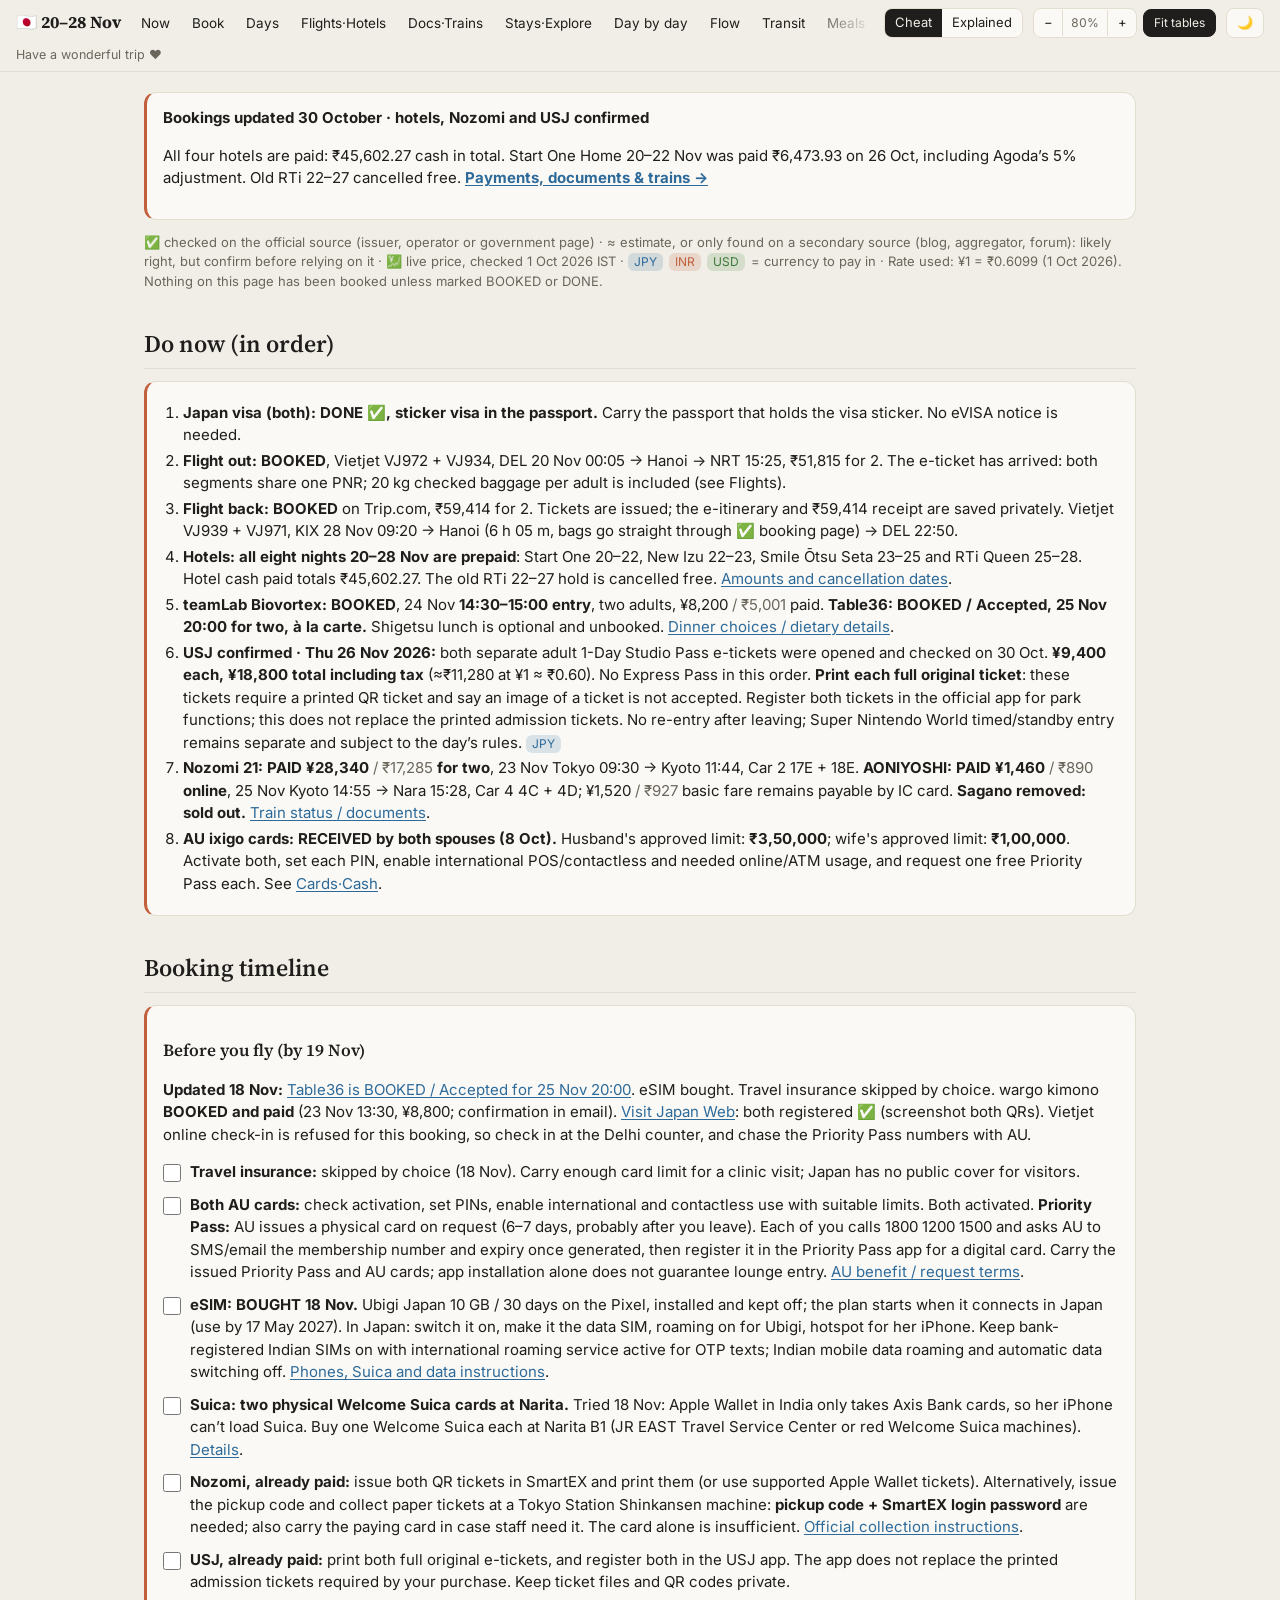
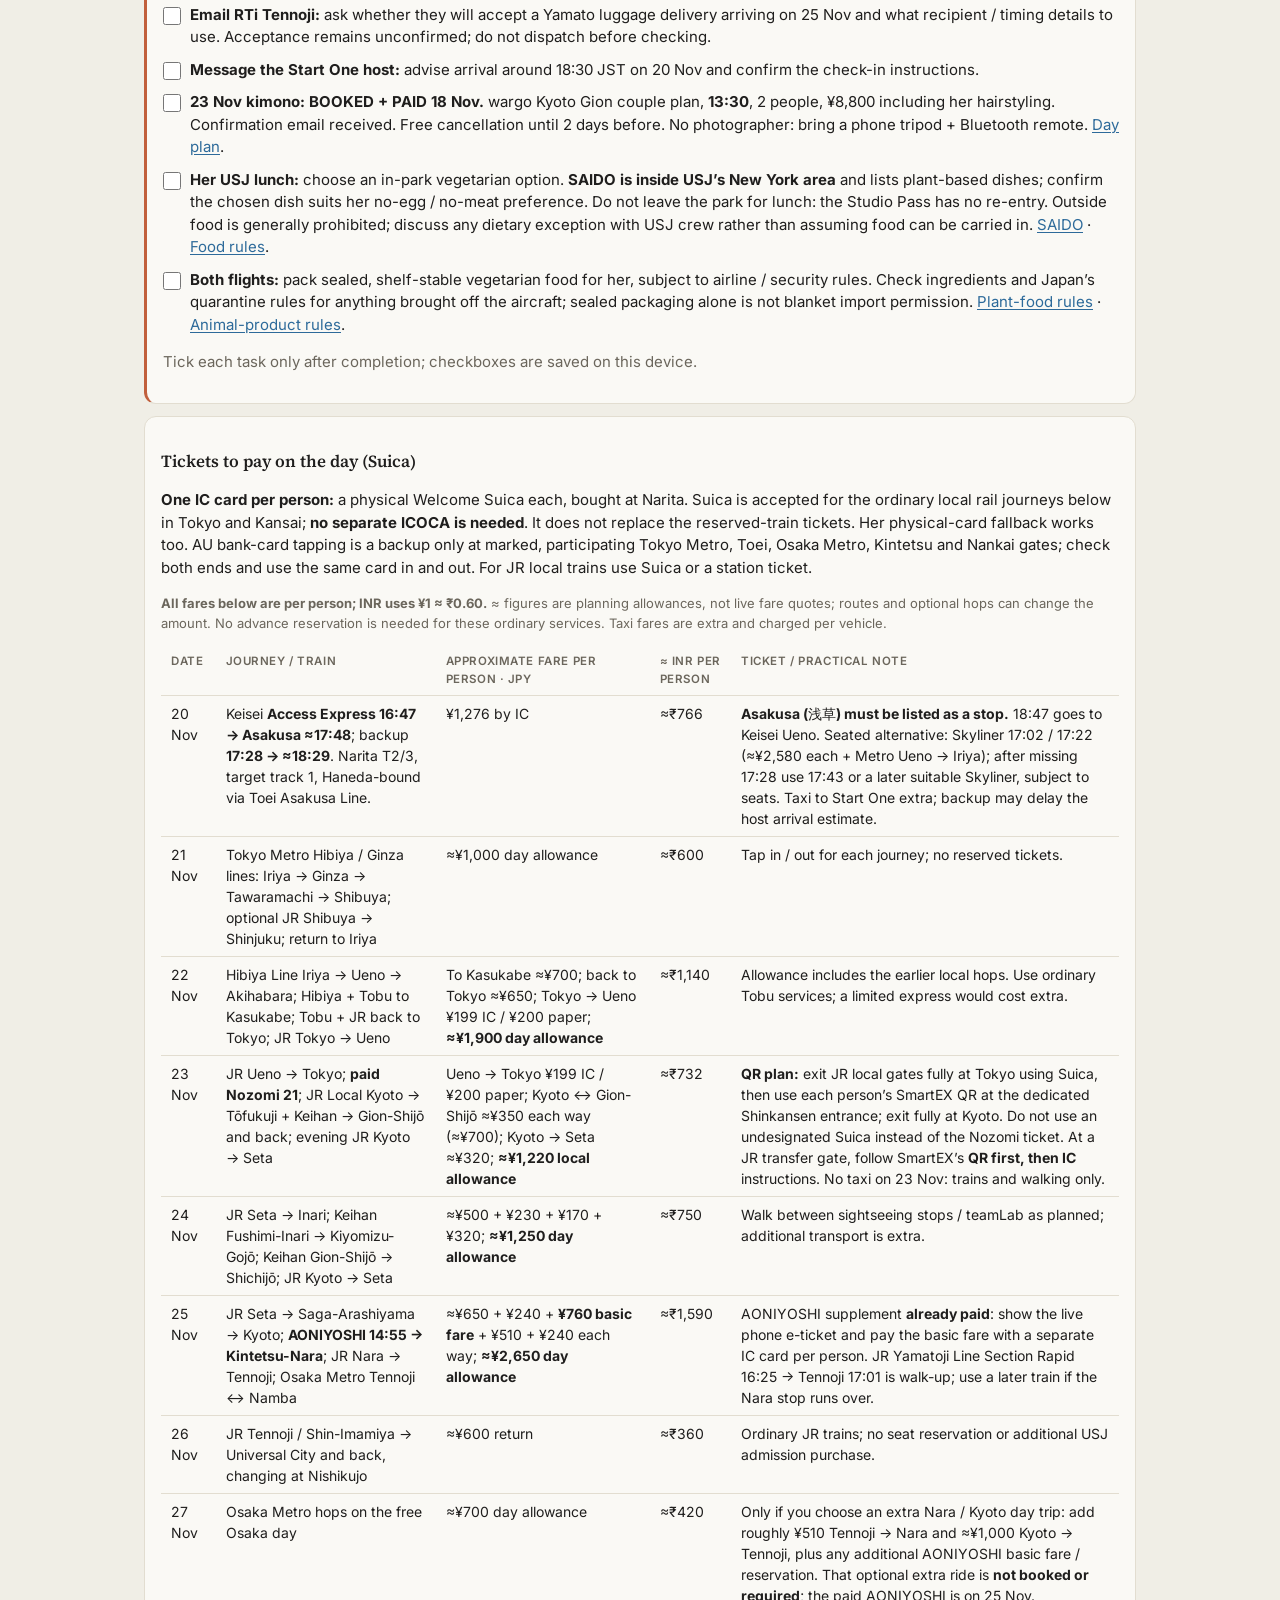
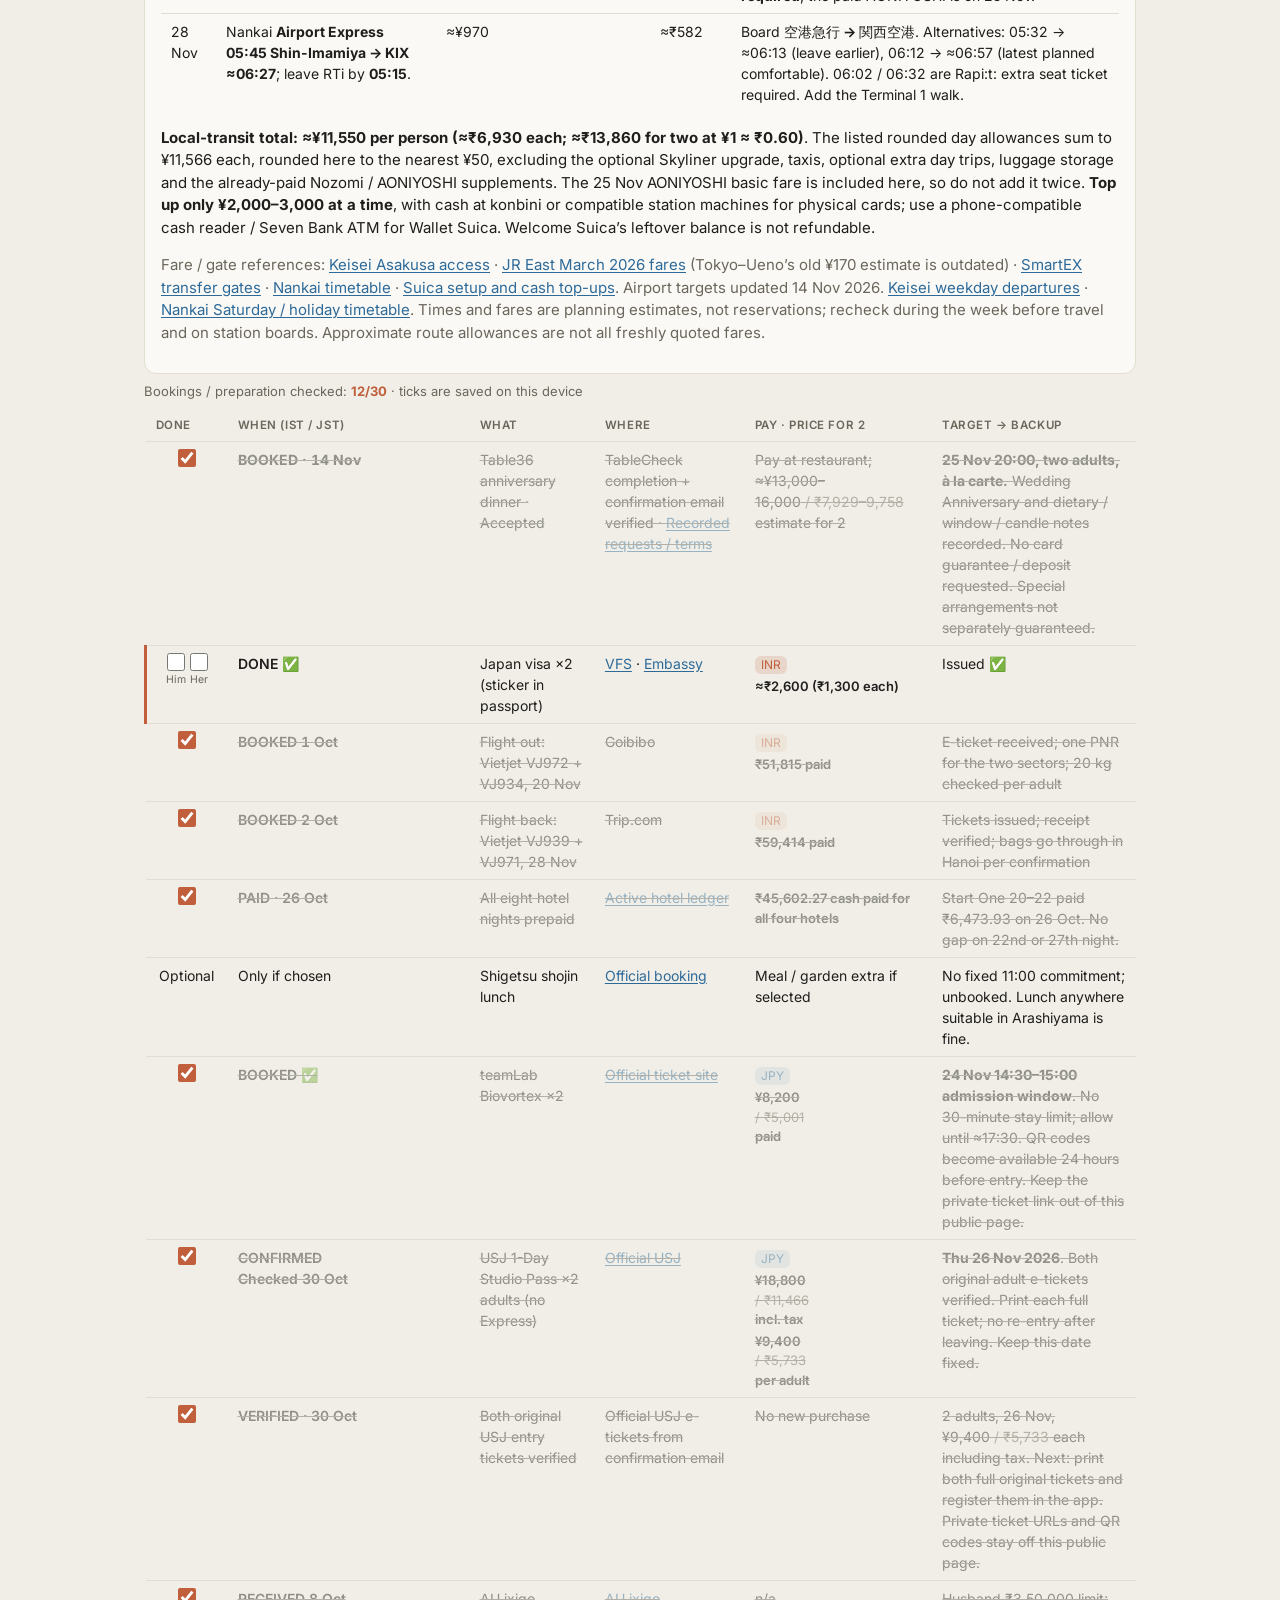
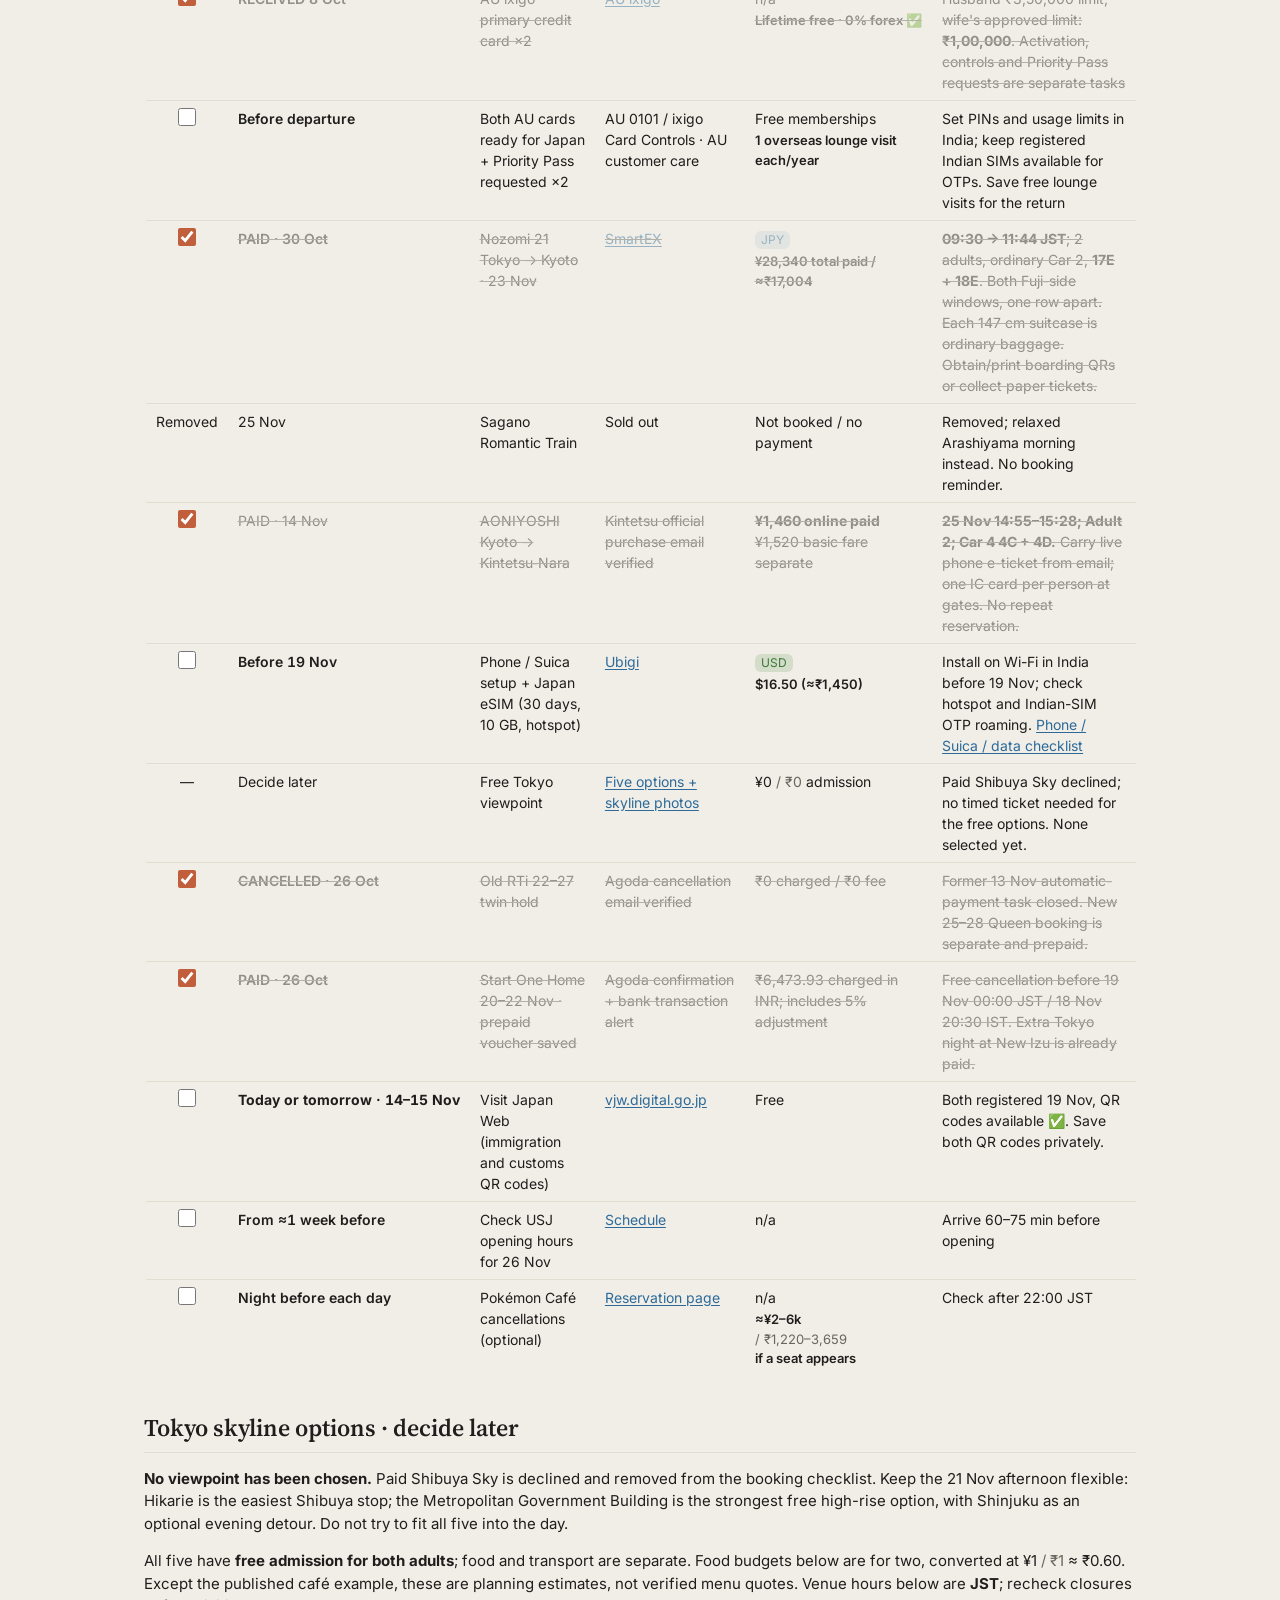
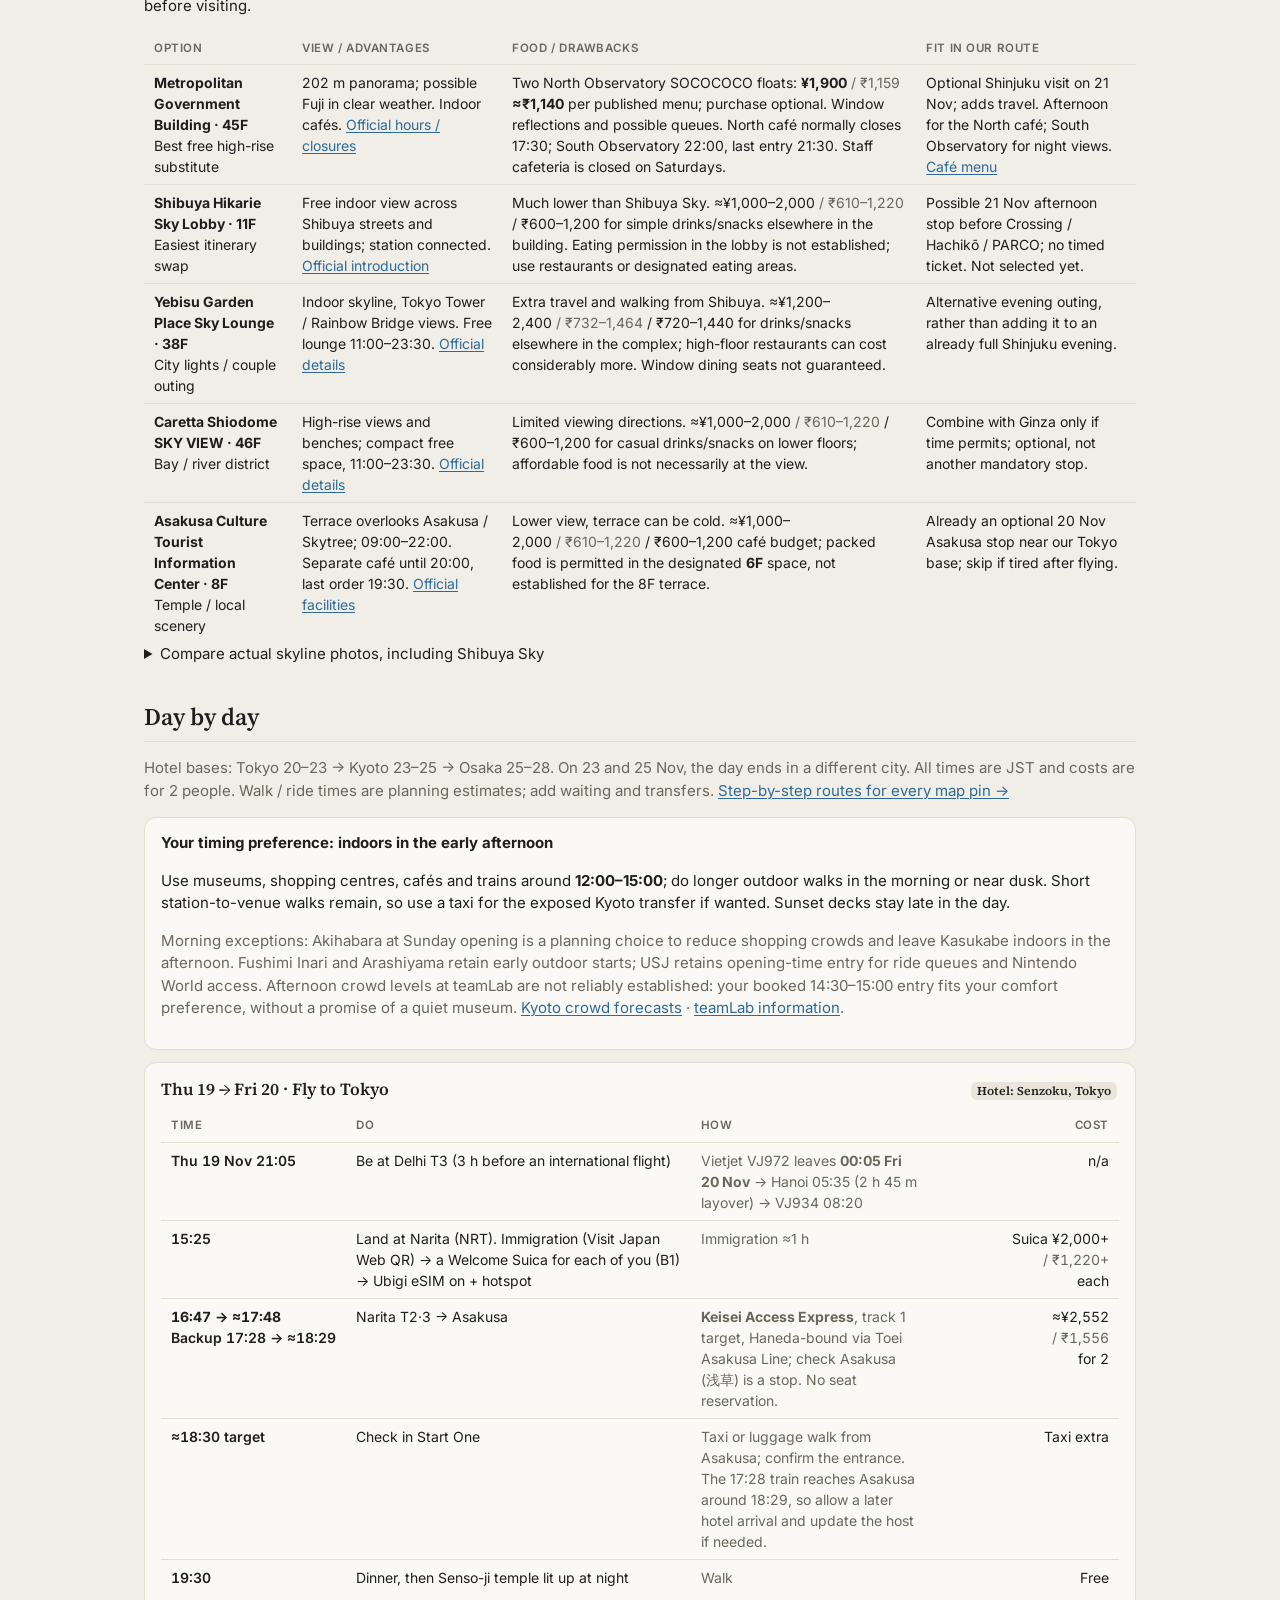
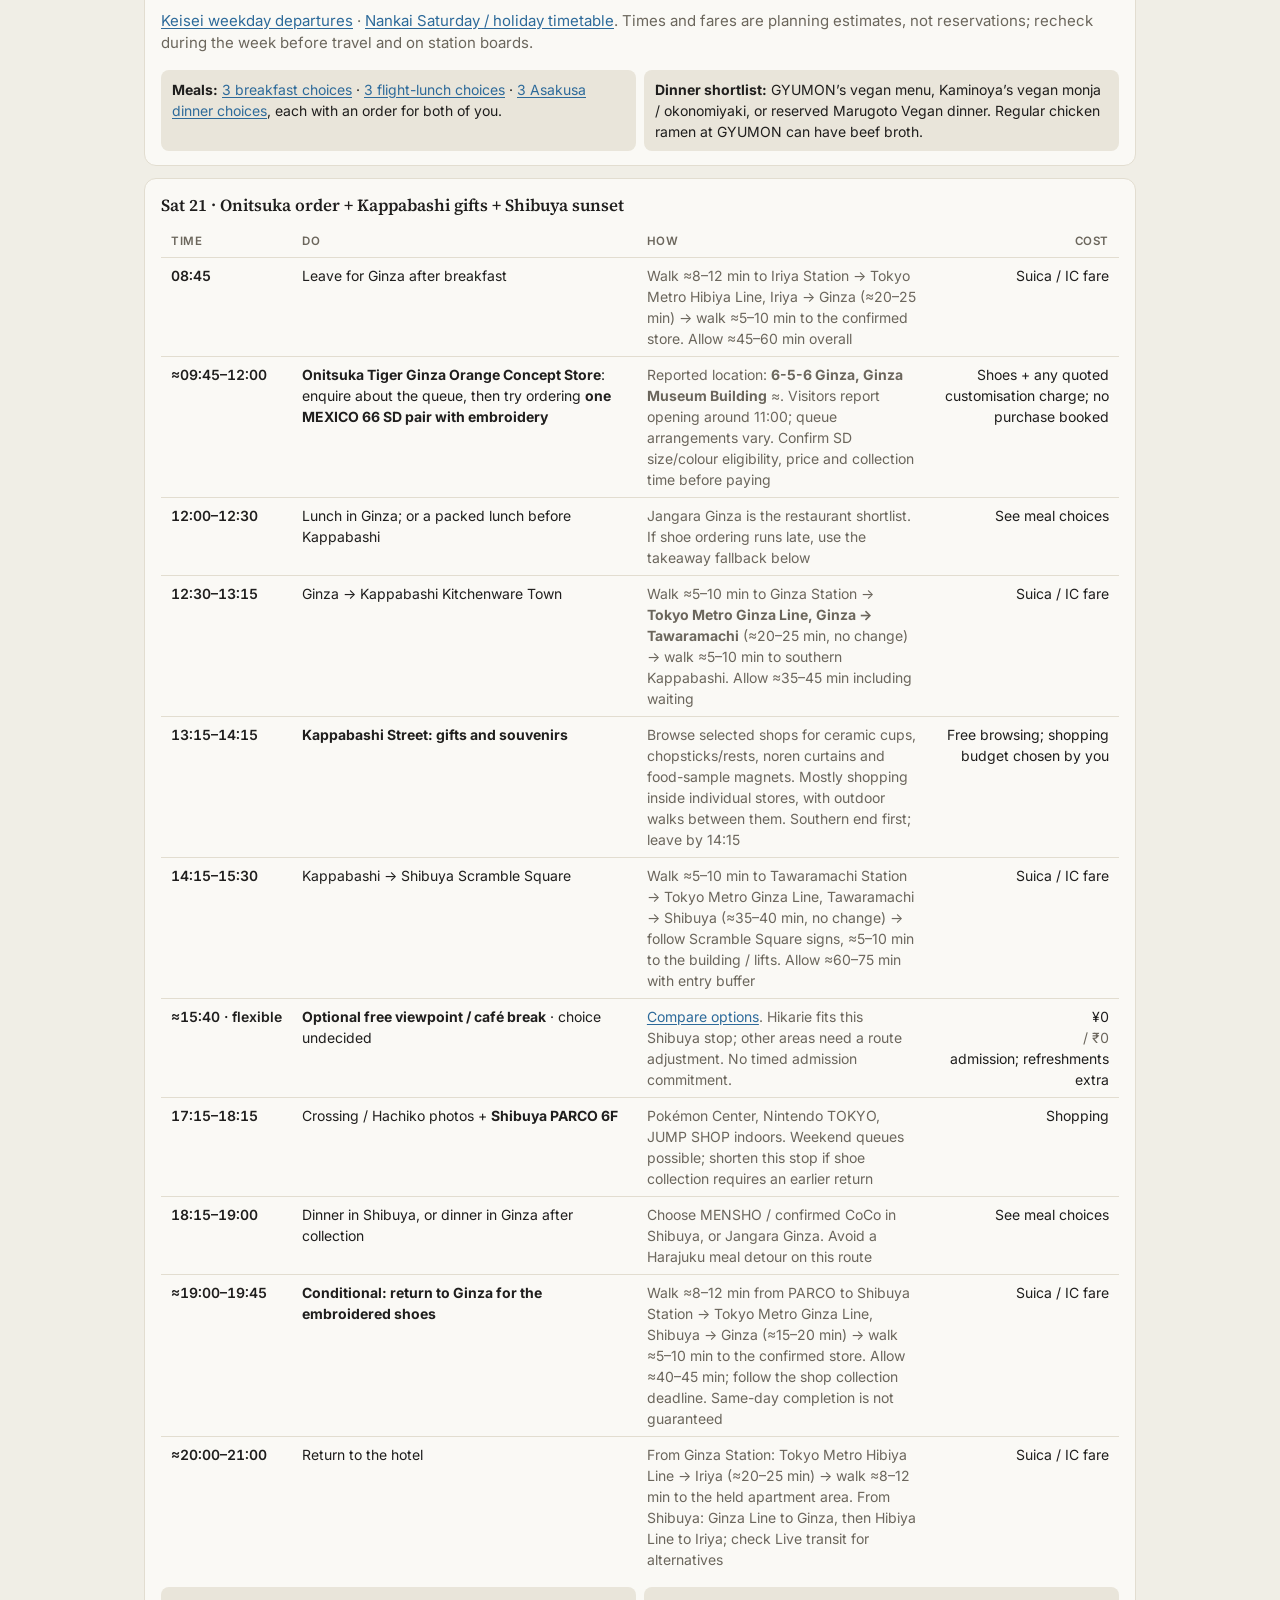
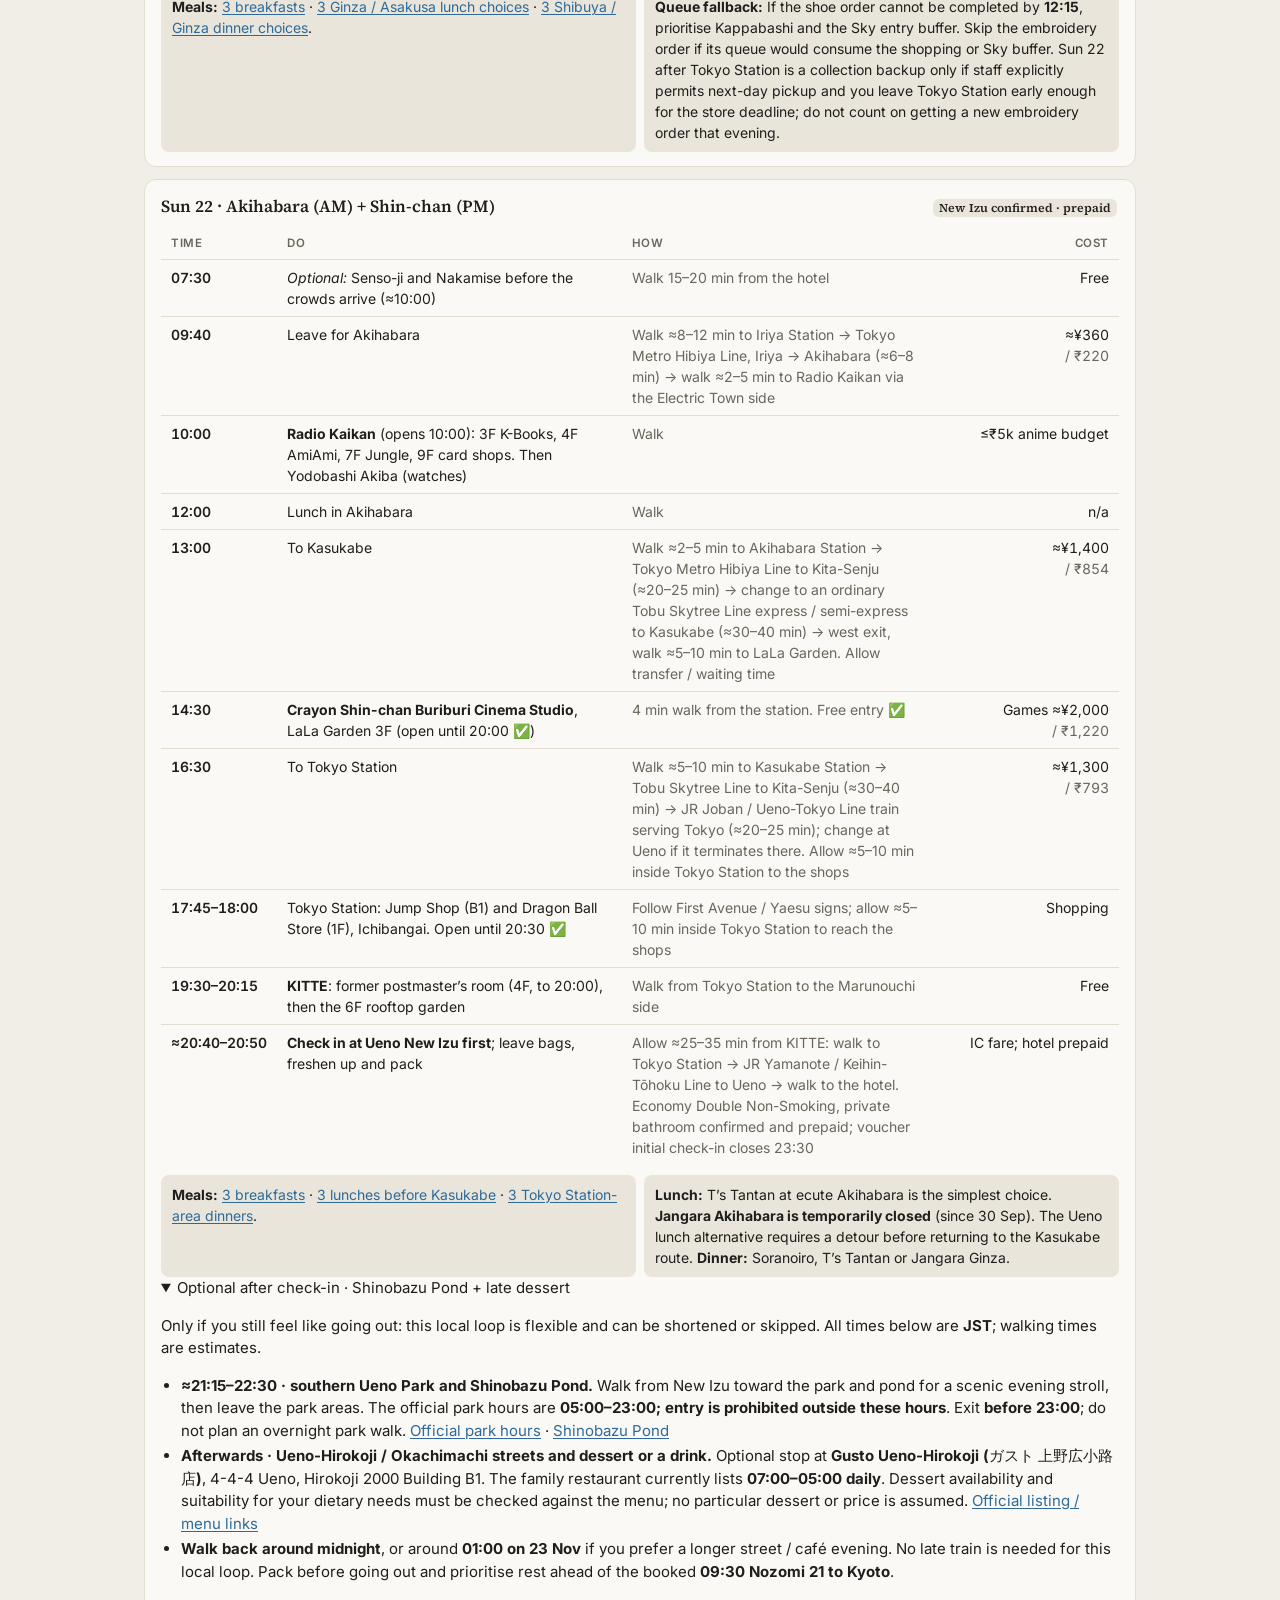
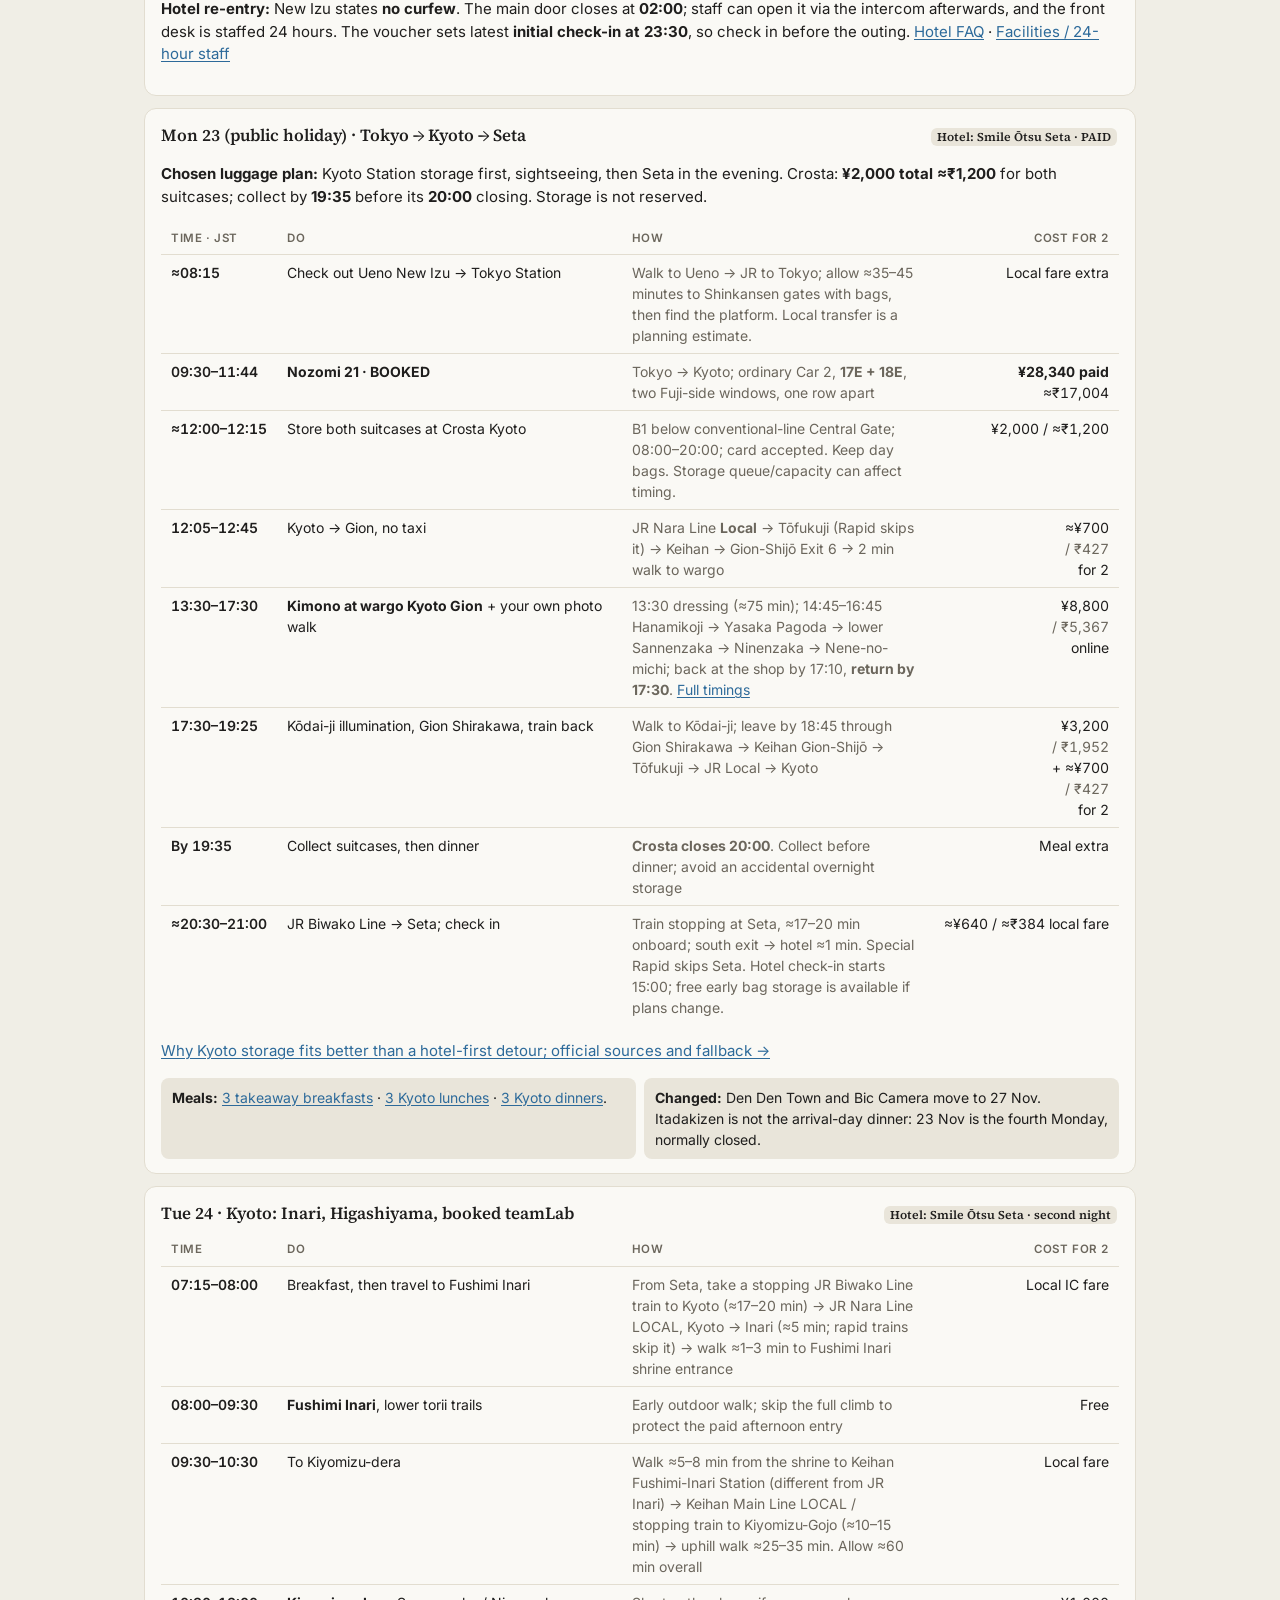
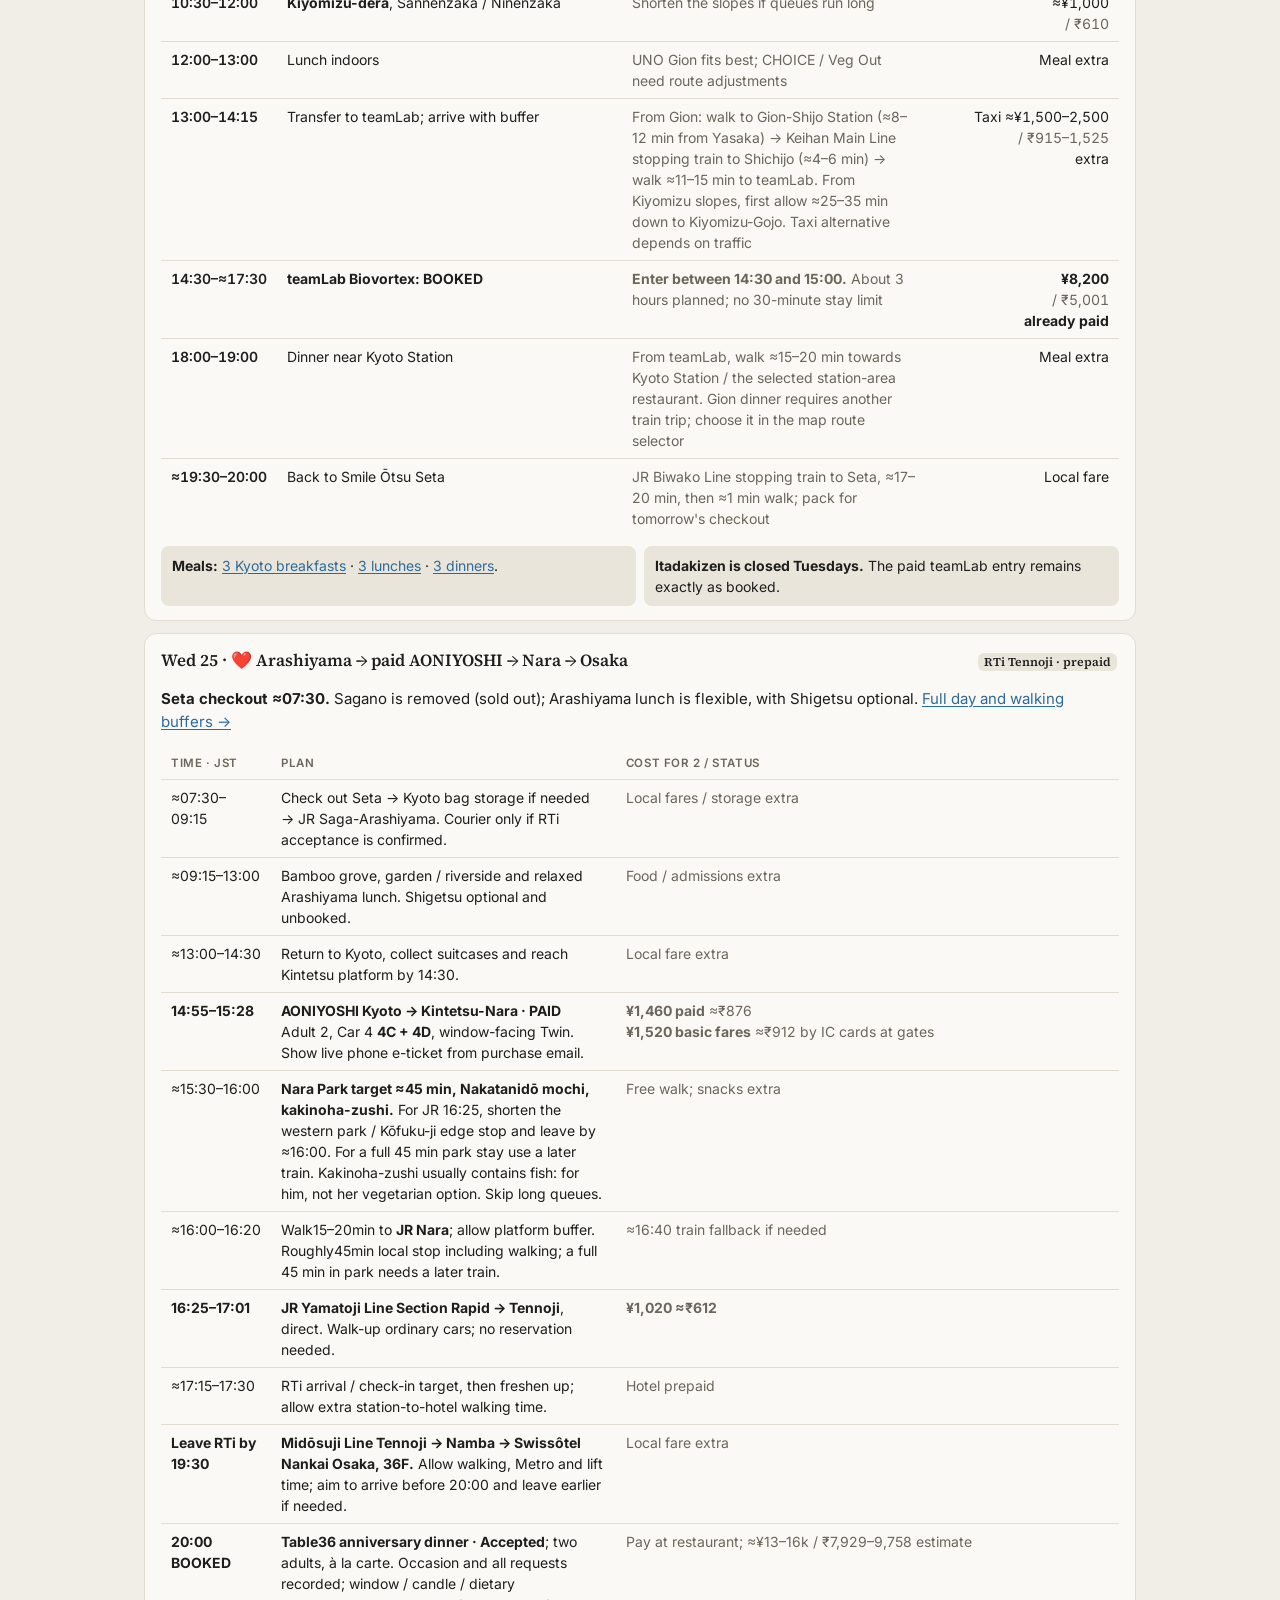
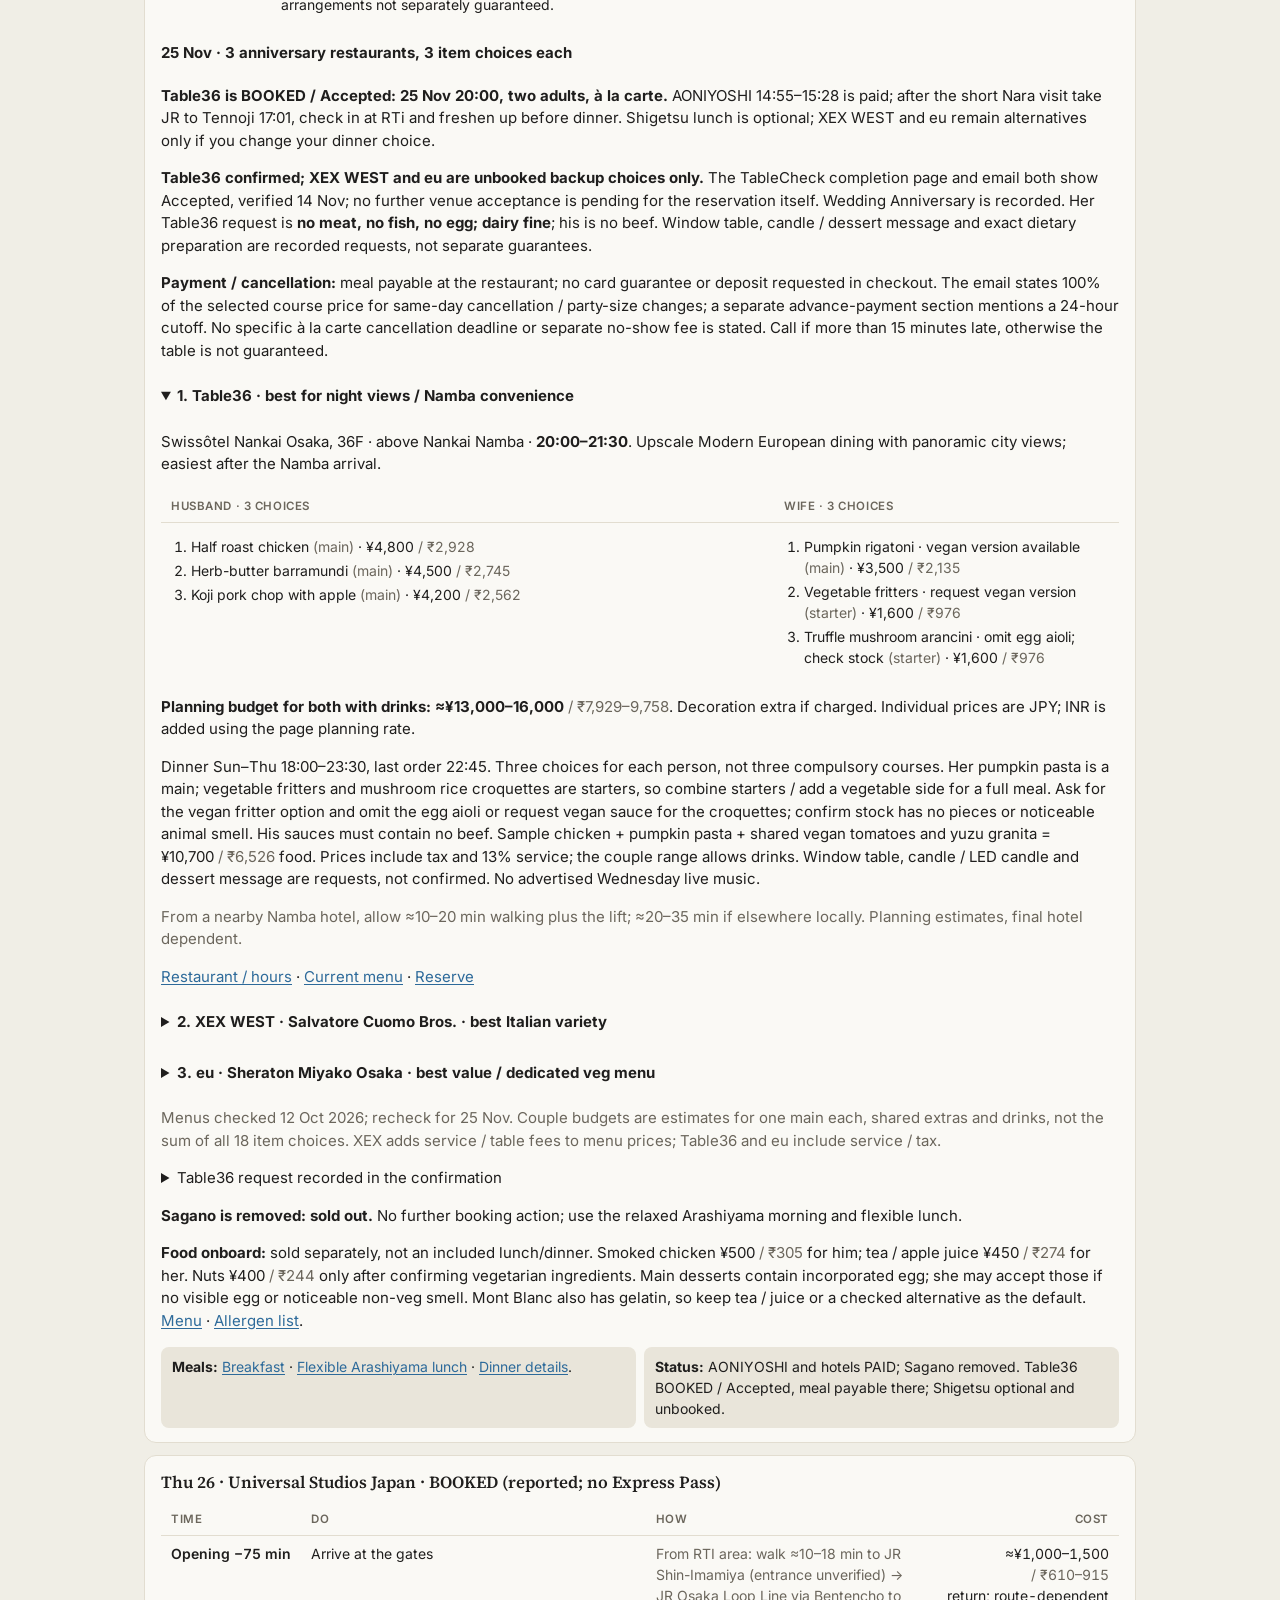
==== index.html @ 6e03d6e4 "Visit Japan Web done for both; note counter check-in" ====
<!doctype html>
<html lang="en">
<head>
<meta charset="utf-8">
<meta name="viewport" content="width=device-width,initial-scale=1">
<meta name="robots" content="noindex,nofollow">
<link rel="preconnect" href="https://fonts.googleapis.com"><link rel="preconnect" href="https://fonts.gstatic.com" crossorigin>
<link href="https://fonts.googleapis.com/css2?family=Inter:wght@400;500;600;700&family=Source+Serif+4:opsz,wght@8..60,600&display=swap" rel="stylesheet">
<title>Japan 20–28 Nov 2026 · Trip Plan</title>
<style>
:root{--w:80vw;--bg:#f0eee6;--fg:#1f1e1d;--mut:#6b665c;--card:#faf9f5;--line:#e2ddd0;--acc:#c15f3c;--acc2:#2d6a9a;--ok:#3d7a3a;--warn:#a65c12;--chip:#e9e5da;--nav:rgba(240,238,230,.94);--serif:"Source Serif 4",Georgia,serif;--sans:"Inter",ui-sans-serif,system-ui,-apple-system,"Segoe UI",Roboto,sans-serif}
[data-theme=dark]{--bg:#262624;--fg:#ece9e1;--mut:#a8a398;--card:#30302e;--line:#46443f;--acc:#e08a68;--acc2:#8fb8de;--ok:#8cc58a;--warn:#e3a35c;--chip:#3a3936;--nav:rgba(38,38,36,.94)}
*{box-sizing:border-box}html{scroll-behavior:smooth;scroll-padding-top:104px}
body{margin:0;font:15px/1.5 var(--sans);font-synthesis:none;text-rendering:optimizeLegibility;background:var(--bg);color:var(--fg);-webkit-font-smoothing:antialiased}
a{color:var(--acc2);text-underline-offset:2px}
nav{position:sticky;top:0;z-index:9;background:var(--nav);backdrop-filter:blur(10px);border-bottom:1px solid var(--line)}
.bar{max-width:none;margin:auto;display:flex;align-items:center;gap:10px;padding:8px 16px}
.bar b{white-space:nowrap;font-family:var(--serif);font-size:17px}
.links{display:flex;gap:2px;overflow-x:auto;flex:1;scrollbar-width:none;mask-image:linear-gradient(90deg,#000 90%,transparent)}.links::-webkit-scrollbar{display:none}
.links a{padding:4px 10px;border-radius:8px;text-decoration:none;color:var(--fg);white-space:nowrap;font-size:13.5px}
.links a:hover{background:var(--chip)}
button{font:inherit;font-size:13px;border:1px solid var(--line);background:var(--card);color:var(--fg);border-radius:8px;padding:4px 10px;cursor:pointer;white-space:nowrap}
.seg{display:flex;border:1px solid var(--line);border-radius:8px;overflow:hidden;flex-shrink:0}
.seg button{border:0;border-radius:0}.seg button.on{background:var(--fg);color:var(--bg)}
#th{flex-shrink:0}
.wd{display:flex;align-items:center;gap:6px;flex-shrink:0}
.wd .grp{display:flex;align-items:center;border:1px solid var(--line);border-radius:8px;overflow:hidden;background:var(--card)}
.wd .grp button{border:0;border-radius:0;width:28px;padding:4px 0;text-align:center;background:transparent}
.wd .grp button:hover,.wd #fit:hover{background:var(--chip)}
.wd #wv{width:46px;text-align:center;font-size:12px;color:var(--mut);font-variant-numeric:tabular-nums;border-left:1px solid var(--line);border-right:1px solid var(--line);line-height:26px}
.wd #fit{font-size:12px}.wd #fit.on{background:var(--fg);color:var(--bg);border-color:var(--fg)}
@media(min-width:721px){[data-fit=off] .tw table{width:max-content;min-width:100%}[data-fit=off] .tw td,[data-fit=off] .tw th{white-space:nowrap}}
#next{max-width:none;margin:auto;padding:0 16px 7px;font-size:12.5px;color:var(--mut)}
#next strong{color:var(--acc)}
main{max-width:var(--w);margin:auto;padding:8px 16px 64px}
section{margin-top:34px}
h2{font-family:var(--serif);font-weight:600;font-size:24px;margin:0 0 12px;padding-bottom:6px;border-bottom:1px solid var(--line)}
h3{font-family:var(--serif);font-weight:600;font-size:17px;margin:18px 0 8px}
.card{background:var(--card);border:1px solid var(--line);border-radius:12px;padding:14px 16px;margin:12px 0}
.grid{display:grid;grid-template-columns:repeat(auto-fit,minmax(290px,1fr));gap:12px}.grid .card{margin:0}
.tw{overflow-x:auto;-webkit-overflow-scrolling:touch}
table{border-collapse:collapse;width:100%;font-size:14px}
th,td{text-align:left;vertical-align:top;padding:7px 10px;border-bottom:1px solid var(--line)}
tr:last-child td{border-bottom:0}
th{font-size:11.5px;font-weight:600;text-transform:uppercase;letter-spacing:.05em;color:var(--mut)}
td.t{white-space:nowrap;font-variant-numeric:tabular-nums;font-weight:600}
.day td:nth-child(1){width:110px}
.day td:nth-child(2){width:36%}
.day td:nth-child(3){color:var(--mut)}
.day td:nth-child(4),.day th:nth-child(4){width:20%;white-space:normal;text-align:right;font-variant-numeric:tabular-nums}
.day td:nth-child(4) .inrv{display:block}
.bk td:nth-child(1){width:44px;text-align:center}
.bk td:nth-child(2){white-space:nowrap}
.bk td:nth-child(5){min-width:150px}
.pr{display:block;font-size:13px;font-weight:600;margin-top:2px}.pr .inrv{display:block;font-weight:400}
.bk tr.dn td:not(:first-child){opacity:.45;text-decoration:line-through;text-decoration-color:var(--mut)}
.ck{display:inline-flex;flex-direction:column;align-items:center;font-size:10.5px;color:var(--mut);gap:1px;margin:0 2px}
input[type=checkbox]{width:18px;height:18px;accent-color:var(--acc);cursor:pointer;margin:0}
.prog{font-size:13px;color:var(--mut);margin:-4px 0 8px}.prog b{color:var(--acc)}
.chip{display:inline-block;background:var(--chip);border-radius:6px;padding:0 6px;font-size:12px;margin:1px 2px 1px 0;white-space:nowrap}
.jpy{background:color-mix(in srgb,var(--acc2) 16%,transparent);color:var(--acc2)}.inr{background:color-mix(in srgb,var(--acc) 16%,transparent);color:var(--acc)}.usd{background:color-mix(in srgb,var(--ok) 16%,transparent);color:var(--ok)}
.urgent{border-left:3px solid var(--acc)}
.warn{color:var(--warn);font-weight:600}.ok{color:var(--ok)}.mut{color:var(--mut)}
.inrv{color:var(--mut);font-weight:400;white-space:nowrap}
.day h3{margin-top:0;display:flex;justify-content:space-between;gap:8px;flex-wrap:wrap;align-items:baseline}
.eat{display:grid;grid-template-columns:repeat(auto-fit,minmax(260px,1fr));gap:8px;margin-top:10px}
.eat div{background:var(--chip);border-radius:8px;padding:9px 11px;font-size:14px}
ul,ol{margin:6px 0;padding-left:20px}li{margin:3px 0}
.prep-checklist{list-style:none;padding:0}.prep-checklist li{margin:10px 0}.prep-checklist label{display:flex;align-items:flex-start;gap:9px}.prep-checklist input{flex-shrink:0;margin-top:3px}
.jp{font-size:16px;line-height:1.75;background:var(--chip);padding:10px 12px;border-radius:8px}
[data-mode=cheat] .x{display:none!important}[data-mode=explain] .c{display:none!important}
.legend{font-size:13px;color:var(--mut)}
@media(max-width:720px){
 body{font-size:14.5px}.wd{display:none}.bar,#next,main{max-width:none}.bar{gap:6px;padding:7px 10px}.bar b{display:none}
 .day table,.day tbody,.bk table,.bk tbody{display:block}
 .day tr:first-child,.bk tr:first-child{display:none}
 .day tr{display:grid;grid-template-columns:80px minmax(0,1fr);column-gap:10px;row-gap:4px;padding:9px 0;border-bottom:1px solid var(--line)}
 .day tr:last-child{border-bottom:0}
 .day td{border:0;padding:0;width:auto!important}
 .day td:nth-child(1){grid-row:1/4;white-space:normal;font-size:12px;overflow-wrap:anywhere}
 .day td:nth-child(2){grid-column:2;grid-row:1}
 .day td:nth-child(4){grid-column:2;grid-row:3;text-align:left;font-size:12px}
 .day td:nth-child(4) .inrv{display:inline;white-space:normal}
 .day td:nth-child(3){grid-column:2;grid-row:2;font-size:13px;overflow-wrap:anywhere}
 .bk tr{display:grid;grid-template-columns:40px 1fr auto;column-gap:8px;row-gap:2px;padding:10px 0;border-bottom:1px solid var(--line)}
 .bk td{border:0;padding:0;width:auto!important;white-space:normal!important}
 .bk td:nth-child(1){grid-row:1/5}
 .bk td:nth-child(3){grid-column:2;grid-row:1;font-weight:600}
 .bk td:nth-child(5){grid-column:3;grid-row:1}
 .bk td:nth-child(2){grid-column:2/4;grid-row:2;font-size:13px;color:var(--acc);font-weight:600}
 .bk td:nth-child(4){grid-column:2/4;grid-row:3;font-size:13px}
 .bk td:nth-child(6){grid-column:2/4;grid-row:4;font-size:13px;color:var(--mut)}
}
@media print{nav,#next{display:none}}
.meal-intro{display:flex;gap:12px;flex-wrap:wrap;margin:12px 0}.meal-intro p{flex:1;min-width:240px;margin:0;padding:12px 14px;background:var(--chip);border-radius:8px;font-size:14px}
#meal-chooser{margin:20px 0 24px;scroll-margin-top:110px}
.meal-dates{display:flex;gap:7px;overflow-x:auto;padding:3px 0 10px;scrollbar-width:thin}
.meal-dates button,.meal-periods button{padding:9px 12px;min-height:42px}
.meal-dates button[aria-pressed=true]{background:var(--fg);border-color:var(--fg);color:var(--bg)}
.meal-periods{display:flex;gap:6px;padding:10px 0;border-bottom:1px solid var(--line)}
.meal-periods button[aria-pressed=true]{background:var(--acc2);border-color:var(--acc2);color:var(--bg)}
#meal-chooser button:focus-visible,.meal-links a:focus-visible{outline:3px solid var(--acc2);outline-offset:3px}
.meal-heading{padding:16px 0}.meal-heading h3{font-size:21px;margin:5px 0}.meal-route{color:var(--acc);font-size:12px;font-weight:600;margin:0}.meal-note{color:var(--mut);margin:4px 0 0;font-size:14px}
.meal-grid{display:grid;grid-template-columns:repeat(3,minmax(0,1fr));gap:12px}
.meal-option{display:flex;flex-direction:column;border:1px solid var(--line);background:var(--card);border-radius:12px;padding:17px;min-width:0}
.meal-number{font-size:10px;letter-spacing:.12em;color:var(--acc);font-weight:700}
.meal-option h4{font-family:var(--serif);font-size:21px;line-height:1.25;margin:8px 0 6px;overflow-wrap:anywhere}
.meal-area{font-size:12px;color:var(--mut);margin:0 0 14px}.meal-orders{display:grid;gap:10px;margin:0 0 12px}
.meal-order{border-left:2px solid var(--line);padding-left:10px}.meal-order b{font-size:11px;text-transform:uppercase;letter-spacing:.04em;color:var(--acc2)}.meal-order p{font-size:14px;margin:3px 0 0}
.meal-dish-choices{font-size:14px;margin:8px 0 0;padding-left:20px}.meal-dish-choices li{margin:7px 0}.anniversary-restaurant{margin:12px 0}.anniversary-restaurant summary{cursor:pointer;padding:8px 0}
.meal-price{font-size:13px;font-weight:600;margin:0 0 12px}.meal-status{align-self:flex-start;font-size:11px;background:var(--chip);border-radius:5px;padding:3px 7px}
.meal-check{font-size:12.5px;color:var(--mut);margin:10px 0 14px}.meal-links{display:flex;flex-wrap:wrap;gap:9px;margin-top:auto;font-size:12px}
.meal-full-day{padding:10px 0;border-bottom:1px solid var(--line)}.meal-full-day summary{cursor:pointer;font-weight:600}.meal-full-day li{font-size:13px;margin:12px 0}.meal-guide{margin-top:28px}
@media(max-width:1000px){.meal-grid{grid-template-columns:1fr}.meal-orders{grid-template-columns:1fr 1fr}.meal-option h4{font-size:20px}}
@media(max-width:460px){.meal-orders{grid-template-columns:1fr}.meal-dates button{font-size:12px}.meal-intro p{min-width:0;flex-basis:100%}}
@media print{.meal-dates,.meal-periods,.meal-panel{display:none}#meal-all-days,#meal-all-days details>*{display:block!important}.meal-full-day{break-inside:avoid}.meal-full-day li{font-size:10px}}
</style>
</head>
<body data-mode="cheat">
<nav>
 <div class="bar">
  <b>🇯🇵 20–28 Nov</b>
  <div class="links">
   <a href="#now">Now</a><a href="#book">Book</a><a href="#days">Days</a><a href="#fly">Flights·Hotels</a><a href="travel-readiness.html">Docs·Trains</a><a href="stays-maps.html">Stays·Explore</a><a href="plan.html">Day by day</a><a href="flow.html">Flow</a><a href="#move">Transit</a><a href="#food">Meals</a><a href="#cash">Cards·Cash</a><a href="#money">Money</a><a href="#splurge">Splurge</a><a href="#shop">Shop</a>
  </div>
  <div class="seg"><button id="mC" class="on">Cheat</button><button id="mE">Explained</button></div>
  <div class="wd"><div class="grp" title="Content width"><button id="wm" aria-label="Narrower">−</button><span id="wv">80%</span><button id="wp" aria-label="Wider">+</button></div><button id="fit" class="on" title="Wrap tables to fit the width (off: one line per cell, scroll sideways)">Fit tables</button></div>
  <button id="th" aria-label="Toggle theme">🌙</button>
 </div>
 <div id="next"></div>
</nav>
<main>
<div class="card urgent" data-noinr><b>Bookings updated 30 October · hotels, Nozomi and USJ confirmed</b><p>All four hotels are paid: ₹45,602.27 cash in total. Start One Home 20–22 Nov was paid ₹6,473.93 on 26 Oct, including Agoda’s 5% adjustment. Old RTi 22–27 cancelled free. <a href="travel-readiness.html"><b>Payments, documents &amp; trains →</b></a></p></div>
<p class="legend" data-noinr>✅ checked on the official source (issuer, operator or government page) · ≈ estimate, or only found on a secondary source (blog, aggregator, forum): likely right, but confirm before relying on it · 💹 live price, checked 1 Oct 2026 IST · <span class="chip jpy">JPY</span> <span class="chip inr">INR</span> <span class="chip usd">USD</span> = currency to pay in · Rate used: ¥1 = ₹0.6099 (1 Oct 2026). Nothing on this page has been booked unless marked BOOKED or DONE.</p>

<!-- ============ NOW ============ -->
<section id="now">
<h2>Do now (in order)</h2>
<div class="card urgent">
<ol>
<li><b>Japan visa (both): DONE ✅, sticker visa in the passport.</b> Carry the passport that holds the visa sticker. No eVISA notice is needed.</li>
<li><b>Flight out: BOOKED</b>, Vietjet VJ972 + VJ934, DEL 20 Nov 00:05 → Hanoi → NRT 15:25, ₹51,815 for 2. The e-ticket has arrived: both segments share one PNR; 20 kg checked baggage per adult is included (see Flights).</li>
<li><b>Flight back: BOOKED</b> on Trip.com, ₹59,414 for 2. Tickets are issued; the e-itinerary and ₹59,414 receipt are saved privately. Vietjet VJ939 + VJ971, KIX 28 Nov 09:20 → Hanoi (6 h 05 m, bags go straight through ✅ booking page) → DEL 22:50.</li>
<li><b>Hotels:</b> <b>all eight nights 20–28 Nov are prepaid</b>: Start One 20–22, New Izu 22–23, Smile Ōtsu Seta 23–25 and RTi Queen 25–28. Hotel cash paid totals ₹45,602.27. The old RTi 22–27 hold is cancelled free. <a href="travel-readiness.html#hotels">Amounts and cancellation dates</a>.</li>
<li><b>teamLab Biovortex: BOOKED</b>, 24 Nov <b>14:30–15:00 entry</b>, two adults, ¥8,200 paid. <b>Table36: BOOKED / Accepted, 25 Nov 20:00 for two, à la carte.</b> Shigetsu lunch is optional and unbooked. <a href="#anniversary-dinner">Dinner choices / dietary details</a>.</li>
<li data-noinr><b>USJ confirmed · Thu 26 Nov 2026:</b> both separate adult 1-Day Studio Pass e-tickets were opened and checked on 30 Oct. <b>¥9,400 each, ¥18,800 total including tax</b> (≈₹11,280 at ¥1 ≈ ₹0.60). No Express Pass in this order. <b>Print each full original ticket</b>: these tickets require a printed QR ticket and say an image of a ticket is not accepted. Register both tickets in the official app for park functions; this does not replace the printed admission tickets. No re-entry after leaving; Super Nintendo World timed/standby entry remains separate and subject to the day’s rules. <span class="chip jpy">JPY</span></li>
<li><b>Nozomi 21: PAID ¥28,340 for two</b>, 23 Nov Tokyo 09:30 → Kyoto 11:44, Car 2 17E + 18E. <b>AONIYOSHI: PAID ¥1,460 online</b>, 25 Nov Kyoto 14:55 → Nara 15:28, Car 4 4C + 4D; ¥1,520 basic fare remains payable by IC card. <b>Sagano removed: sold out.</b> <a href="#train-experiences">Train status / documents</a>.</li>
<li><b>AU ixigo cards: RECEIVED by both spouses (8 Oct).</b> Husband's approved limit: <b>₹3,50,000</b>; wife's approved limit: <b>₹1,00,000</b>. Activate both, set each PIN, enable international POS/contactless and needed online/ATM usage, and request one free Priority Pass each. See <a href="#cash">Cards·Cash</a>.</li>
</ol>
<p class="x mut">Pokémon Café: every date was sold out. Walk-ins only get cancelled seats. Last chance: check the booking page after 22:00 JST the night before (that's when free cancellation closes). Otherwise skip it; Pokémon Center Osaka DX needs no booking.</p>
</div>
</section>

<!-- ============ BOOK ============ -->
<section id="book">
<h2>Booking timeline</h2>
<div class="card urgent" id="before-you-fly" data-noinr>
<h3>Before you fly (by 19 Nov)</h3>
<p><b>Updated 18 Nov:</b> <a href="#table36-booking">Table36 is BOOKED / Accepted for 25 Nov 20:00</a>. eSIM bought. Travel insurance skipped by choice. wargo kimono <b>BOOKED and paid</b> (23 Nov 13:30, ¥8,800; confirmation in email). <a href="#visit-japan-web">Visit Japan Web</a>: both registered ✅ (screenshot both QRs). Vietjet online check-in is refused for this booking, so check in at the Delhi counter, and chase the Priority Pass numbers with AU.</p>
<ul class="prep-checklist">
<li><label><input type="checkbox" data-k="prep-insurance-20261114"><span><b>Travel insurance:</b> skipped by choice (18 Nov). Carry enough card limit for a clinic visit; Japan has no public cover for visitors.</span></label></li>
<li><label><input type="checkbox" data-k="prep-au-controls-20261114"><span><b>Both AU cards:</b> check activation, set PINs, enable international and contactless use with suitable limits. Both activated. <b>Priority Pass:</b> AU issues a physical card on request (6–7 days, probably after you leave). Each of you calls 1800 1200 1500 and asks AU to SMS/email the membership number and expiry once generated, then register it in the Priority Pass app for a digital card. Carry the issued Priority Pass and AU cards; app installation alone does not guarantee lounge entry. <a href="https://www.au.bank.in/personal-banking/credit-cards/ixigo-au-credit-card">AU benefit / request terms</a>.</span></label></li>
<li><label><input type="checkbox" data-k="prep-esim-install-20261114"><span><b>eSIM: BOUGHT 18 Nov.</b> Ubigi Japan 10 GB / 30 days on the Pixel, installed and kept off; the plan starts when it connects in Japan (use by 17 May 2027). In Japan: switch it on, make it the data SIM, roaming on for Ubigi, hotspot for her iPhone. Keep bank-registered Indian SIMs on with international roaming service active for OTP texts; Indian mobile data roaming and automatic data switching off. <a href="#phones-suica-data">Phones, Suica and data instructions</a>.</span></label></li>
<li><label><input type="checkbox" data-k="prep-wallet-suica-test-20261114"><span><b>Suica: two physical Welcome Suica cards at Narita.</b> Tried 18 Nov: Apple Wallet in India only takes Axis Bank cards, so her iPhone can’t load Suica. Buy one Welcome Suica each at Narita B1 (JR EAST Travel Service Center or red Welcome Suica machines). <a href="#phones-suica-data">Details</a>.</span></label></li>
<li><label><input type="checkbox" data-k="prep-nozomi-boarding-20261114"><span><b>Nozomi, already paid:</b> issue both QR tickets in SmartEX and print them (or use supported Apple Wallet tickets). Alternatively, issue the pickup code and collect paper tickets at a Tokyo Station Shinkansen machine: <b>pickup code + SmartEX login password</b> are needed; also carry the paying card in case staff need it. The card alone is insufficient. <a href="https://smart-ex.jp/en/entraining/ticket/place/">Official collection instructions</a>.</span></label></li>
<li><label><input type="checkbox" data-k="prep-usj-print-app-20261114"><span><b>USJ, already paid:</b> print both full original e-tickets, and register both in the USJ app. The app does not replace the printed admission tickets required by your purchase. Keep ticket files and QR codes private.</span></label></li>
<li><label><input type="checkbox" data-k="prep-rti-delivery-20261114"><span><b>Email RTi Tennoji:</b> ask whether they will accept a Yamato luggage delivery arriving on 25 Nov and what recipient / timing details to use. Acceptance remains unconfirmed; do not dispatch before checking.</span></label></li>
<li><label><input type="checkbox" data-k="prep-start-one-arrival-20261114"><span><b>Message the Start One host:</b> advise arrival around 18:30 JST on 20 Nov and confirm the check-in instructions.</span></label></li>
<li><label><input type="checkbox" data-k="prep-kimono-decision-20261114"><span><b>23 Nov kimono: BOOKED + PAID 18 Nov.</b> wargo Kyoto Gion couple plan, <b>13:30</b>, 2 people, ¥8,800 including her hairstyling. Confirmation email received. Free cancellation until 2 days before. No photographer: bring a phone tripod + Bluetooth remote. <a href="plan.html#d23">Day plan</a>.</span></label></li>
<li><label><input type="checkbox" data-k="prep-usj-lunch-20261114"><span><b>Her USJ lunch:</b> choose an in-park vegetarian option. <b>SAIDO is inside USJ’s New York area</b> and lists plant-based dishes; confirm the chosen dish suits her no-egg / no-meat preference. Do not leave the park for lunch: the Studio Pass has no re-entry. Outside food is generally prohibited; discuss any dietary exception with USJ crew rather than assuming food can be carried in. <a href="https://www.usj.co.jp/web/en/us/restaurants/saido">SAIDO</a> · <a href="https://www.usj.co.jp/web/en/us/service-guide/park-entry">Food rules</a>.</span></label></li>
<li><label><input type="checkbox" data-k="prep-flight-food-20261114"><span><b>Both flights:</b> pack sealed, shelf-stable vegetarian food for her, subject to airline / security rules. Check ingredients and Japan’s quarantine rules for anything brought off the aircraft; sealed packaging alone is not blanket import permission. <a href="https://www.maff.go.jp/pps/j/introduction/english.html">Plant-food rules</a> · <a href="https://www.maff.go.jp/aqs/english/product/import.html">Animal-product rules</a>.</span></label></li>
</ul>
<p class="mut">Tick each task only after completion; checkboxes are saved on this device.</p>
</div>

<div class="card" id="tickets-on-the-day" data-noinr>
<h3>Tickets to pay on the day (Suica)</h3>
<p><b>One IC card per person:</b> a physical Welcome Suica each, bought at Narita. Suica is accepted for the ordinary local rail journeys below in Tokyo and Kansai; <b>no separate ICOCA is needed</b>. It does not replace the reserved-train tickets. Her physical-card fallback works too. AU bank-card tapping is a backup only at marked, participating Tokyo Metro, Toei, Osaka Metro, Kintetsu and Nankai gates; check both ends and use the same card in and out. For JR local trains use Suica or a station ticket.</p>
<p class="legend"><b>All fares below are per person; INR uses ¥1 ≈ ₹0.60.</b> ≈ figures are planning allowances, not live fare quotes; routes and optional hops can change the amount. No advance reservation is needed for these ordinary services. Taxi fares are extra and charged per vehicle.</p>
<div class="tw"><table>
<thead><tr><th>Date</th><th>Journey / train</th><th>Approximate fare per person · JPY</th><th>≈ INR per person</th><th>Ticket / practical note</th></tr></thead>
<tbody>
<tr><td>20 Nov</td><td>Keisei <b>Access Express 16:47 → Asakusa ≈17:48</b>; backup <b>17:28 → ≈18:29</b>. Narita T2/3, target track 1, Haneda-bound via Toei Asakusa Line.</td><td>¥1,276 by IC</td><td>≈₹766</td><td><b>Asakusa (浅草) must be listed as a stop.</b> 18:47 goes to Keisei Ueno. Seated alternative: Skyliner 17:02 / 17:22 (≈¥2,580 each + Metro Ueno → Iriya); after missing 17:28 use 17:43 or a later suitable Skyliner, subject to seats. Taxi to Start One extra; backup may delay the host arrival estimate.</td></tr>
<tr><td>21 Nov</td><td>Tokyo Metro Hibiya / Ginza lines: Iriya → Ginza → Tawaramachi → Shibuya; optional JR Shibuya → Shinjuku; return to Iriya</td><td>≈¥1,000 day allowance</td><td>≈₹600</td><td>Tap in / out for each journey; no reserved tickets.</td></tr>
<tr><td>22 Nov</td><td>Hibiya Line Iriya → Ueno → Akihabara; Hibiya + Tobu to Kasukabe; Tobu + JR back to Tokyo; JR Tokyo → Ueno</td><td>To Kasukabe ≈¥700; back to Tokyo ≈¥650; Tokyo → Ueno ¥199 IC / ¥200 paper; <b>≈¥1,900 day allowance</b></td><td>≈₹1,140</td><td>Allowance includes the earlier local hops. Use ordinary Tobu services; a limited express would cost extra.</td></tr>
<tr><td>23 Nov</td><td>JR Ueno → Tokyo; <b>paid Nozomi 21</b>; JR Local Kyoto → Tōfukuji + Keihan → Gion-Shijō and back; evening JR Kyoto → Seta</td><td>Ueno → Tokyo ¥199 IC / ¥200 paper; Kyoto ↔ Gion-Shijō ≈¥350 each way (≈¥700); Kyoto → Seta ≈¥320; <b>≈¥1,220 local allowance</b></td><td>≈₹732</td><td><b>QR plan:</b> exit JR local gates fully at Tokyo using Suica, then use each person’s SmartEX QR at the dedicated Shinkansen entrance; exit fully at Kyoto. Do not use an undesignated Suica instead of the Nozomi ticket. At a JR transfer gate, follow SmartEX’s <b>QR first, then IC</b> instructions. No taxi on 23 Nov: trains and walking only.</td></tr>
<tr><td>24 Nov</td><td>JR Seta → Inari; Keihan Fushimi-Inari → Kiyomizu-Gojō; Keihan Gion-Shijō → Shichijō; JR Kyoto → Seta</td><td>≈¥500 + ¥230 + ¥170 + ¥320; <b>≈¥1,250 day allowance</b></td><td>≈₹750</td><td>Walk between sightseeing stops / teamLab as planned; additional transport is extra.</td></tr>
<tr><td>25 Nov</td><td>JR Seta → Saga-Arashiyama → Kyoto; <b>AONIYOSHI 14:55 → Kintetsu-Nara</b>; JR Nara → Tennoji; Osaka Metro Tennoji ↔ Namba</td><td>≈¥650 + ¥240 + <b>¥760 basic fare</b> + ¥510 + ¥240 each way; <b>≈¥2,650 day allowance</b></td><td>≈₹1,590</td><td>AONIYOSHI supplement <b>already paid</b>: show the live phone e-ticket and pay the basic fare with a separate IC card per person. JR Yamatoji Line Section Rapid 16:25 → Tennoji 17:01 is walk-up; use a later train if the Nara stop runs over.</td></tr>
<tr><td>26 Nov</td><td>JR Tennoji / Shin-Imamiya → Universal City and back, changing at Nishikujo</td><td>≈¥600 return</td><td>≈₹360</td><td>Ordinary JR trains; no seat reservation or additional USJ admission purchase.</td></tr>
<tr><td>27 Nov</td><td>Osaka Metro hops on the free Osaka day</td><td>≈¥700 day allowance</td><td>≈₹420</td><td>Only if you choose an extra Nara / Kyoto day trip: add roughly ¥510 Tennoji → Nara and ≈¥1,000 Kyoto → Tennoji, plus any additional AONIYOSHI basic fare / reservation. That optional extra ride is <b>not booked or required</b>; the paid AONIYOSHI is on 25 Nov.</td></tr>
<tr><td>28 Nov</td><td>Nankai <b>Airport Express 05:45 Shin-Imamiya → KIX ≈06:27</b>; leave RTi by <b>05:15</b>.</td><td>≈¥970</td><td>≈₹582</td><td>Board <b>空港急行 → 関西空港</b>. Alternatives: 05:32 → ≈06:13 (leave earlier), 06:12 → ≈06:57 (latest planned comfortable). 06:02 / 06:32 are Rapi:t: extra seat ticket required. Add the Terminal 1 walk.</td></tr>
</tbody></table></div>
<p><b>Local-transit total: ≈¥11,550 per person (≈₹6,930 each; ≈₹13,860 for two at ¥1 ≈ ₹0.60)</b>. The listed rounded day allowances sum to ¥11,566 each, rounded here to the nearest ¥50, excluding the optional Skyliner upgrade, taxis, optional extra day trips, luggage storage and the already-paid Nozomi / AONIYOSHI supplements. The 25 Nov AONIYOSHI basic fare is included here, so do not add it twice. <b>Top up only ¥2,000–3,000 at a time</b>, with cash at konbini or compatible station machines for physical cards; use a phone-compatible cash reader / Seven Bank ATM for Wallet Suica. Welcome Suica’s leftover balance is not refundable.</p>
<p class="mut">Fare / gate references: <a href="https://new-www.keisei.co.jp/keisei/tetudou/skyliner/us/directions/asakusa.php">Keisei Asakusa access</a> · <a href="https://www.jreast.co.jp/2026unchin-kaitei/assets/pdf/pamphlet.pdf">JR East March 2026 fares</a> (Tokyo–Ueno’s old ¥170 estimate is outdated) · <a href="https://smart-ex.jp/en/faq/category/detail/?id=482">SmartEX transfer gates</a> · <a href="https://www.nankai.co.jp/en_railway/access-timetable">Nankai timetable</a> · <a href="#phones-suica-data">Suica setup and cash top-ups</a>. Airport targets updated 14 Nov 2026. <a href="https://keisei.ekitan.com/naritaacs/timetable/station/682-6/d1?dw=0">Keisei weekday departures</a> · <a href="https://www.nankai.co.jp/en_railway/access-timetable">Nankai Saturday / holiday timetable</a>. Times and fares are planning estimates, not reservations; recheck during the week before travel and on station boards. Approximate route allowances are not all freshly quoted fares.</p>
</div>

<p class="prog" id="prog"></p>
<div class="tw bk"><table>
<tr><th>Done</th><th>When (IST / JST)</th><th>What</th><th>Where</th><th>Pay · price for 2</th><th>Target → backup</th></tr>
<tr id="table36-booking"><td><input type="checkbox" data-k="table36-booked-20261114" data-def="1" checked aria-label="Table36 reservation accepted and booked"></td><td class="t"><b>BOOKED · 14 Nov</b></td><td>Table36 anniversary dinner · Accepted</td><td>TableCheck completion + confirmation email verified · <a href="#anniversary-dinner">Recorded requests / terms</a></td><td>Pay at restaurant; ≈¥13,000–16,000 estimate for 2</td><td><b>25 Nov 20:00, two adults, à la carte.</b> Wedding Anniversary and dietary / window / candle notes recorded. No card guarantee / deposit requested. Special arrangements not separately guaranteed.</td></tr>
<tr class="urgent"><td><label class="ck"><input type="checkbox" data-k="visa-him">Him</label><label class="ck"><input type="checkbox" data-k="visa-her">Her</label></td><td class="t">DONE ✅</td><td>Japan visa ×2 (sticker in passport)</td><td><a href="https://visa.vfsglobal.com/ind/en/jpn/" target="_blank">VFS</a> · <a href="https://www.in.emb-japan.go.jp/itpr_en/Visa.html" target="_blank">Embassy</a></td><td><span class="chip inr">INR</span><span class="pr">≈₹2,600 (₹1,300 each)</span></td><td>Issued ✅</td></tr>
<tr><td><input type="checkbox" data-k="b2out" data-def="1" aria-label="done"></td><td class="t">BOOKED 1 Oct</td><td>Flight out: Vietjet VJ972 + VJ934, 20 Nov</td><td>Goibibo</td><td><span class="chip inr">INR</span><span class="pr">₹51,815 paid</span></td><td>E-ticket received; one PNR for the two sectors; 20 kg checked per adult</td></tr>
<tr><td><input type="checkbox" data-k="b2back" data-def="1" aria-label="done"></td><td class="t">BOOKED 2 Oct</td><td>Flight back: Vietjet VJ939 + VJ971, 28 Nov</td><td>Trip.com</td><td><span class="chip inr">INR</span><span class="pr">₹59,414 paid</span></td><td>Tickets issued; receipt verified; bags go through in Hanoi per confirmation</td></tr>
<tr><td><input type="checkbox" data-k="hotels-paid-20261026" data-def="1" aria-label="All hotel nights prepaid"></td><td class="t">PAID · 26 Oct</td><td>All eight hotel nights prepaid</td><td><a href="travel-readiness.html#hotels">Active hotel ledger</a></td><td data-noinr><span class="pr">₹45,602.27 cash paid for all four hotels</span></td><td>Start One 20–22 paid ₹6,473.93 on 26 Oct. No gap on 22nd or 27th night.</td></tr>
<tr><td>Optional</td><td>Only if chosen</td><td>Shigetsu shojin lunch</td><td><a href="https://www.tenryuji.com/shigetsu/contact.html">Official booking</a></td><td>Meal / garden extra if selected</td><td>No fixed 11:00 commitment; unbooked. Lunch anywhere suitable in Arashiyama is fine.</td></tr>
<tr><td><input type="checkbox" data-k="b6-teamlab-booked" data-def="1" aria-label="done"></td><td class="t">BOOKED ✅</td><td>teamLab Biovortex ×2</td><td><a href="https://kyoto.tickets.teamlab.art/#/?lang=en" target="_blank">Official ticket site</a></td><td><span class="chip jpy">JPY</span><span class="pr">¥8,200 paid</span></td><td><b>24 Nov 14:30–15:00 admission window</b>. No 30-minute stay limit; allow until ≈17:30. QR codes become available 24 hours before entry. Keep the private ticket link out of this public page.</td></tr>
<tr><td><input type="checkbox" data-k="b7-usj-requested" data-def="1" aria-label="USJ adult passes confirmed"></td><td class="t">CONFIRMED<br>Checked 30 Oct</td><td>USJ 1-Day Studio Pass ×2 adults (no Express)</td><td><a href="https://www.usj.co.jp/web/en/us" target="_blank">Official USJ</a></td><td><span class="chip jpy">JPY</span><span class="pr">¥18,800 incl. tax</span><span class="pr">¥9,400 per adult</span></td><td><b>Thu 26 Nov 2026</b>. Both original adult e-tickets verified. Print each full ticket; no re-entry after leaving. Keep this date fixed.</td></tr>
<tr><td><input type="checkbox" data-k="b7-usj-verified-20261030" data-def="1" aria-label="Both USJ e-tickets verified"></td><td class="t">VERIFIED · 30 Oct</td><td>Both original USJ entry tickets verified</td><td>Official USJ e-tickets from confirmation email</td><td>No new purchase</td><td>2 adults, 26 Nov, ¥9,400 each including tax. Next: print both full original tickets and register them in the app. Private ticket URLs and QR codes stay off this public page.</td></tr>
<tr><td><input type="checkbox" data-k="b8-au-issued" data-def="1" aria-label="done"></td><td class="t">RECEIVED 8 Oct</td><td>AU ixigo primary credit card ×2</td><td><a href="https://www.au.bank.in/personal-banking/credit-cards/ixigo-au-credit-card" target="_blank">AU ixigo</a></td><td>n/a<span class="pr">Lifetime free · 0% forex ✅</span></td><td>Husband ₹3,50,000 limit; wife's approved limit: <b>₹1,00,000</b>. Activation, controls and Priority Pass requests are separate tasks</td></tr>
<tr><td><input type="checkbox" data-k="b8-au-ready" aria-label="done"></td><td class="t">Before departure</td><td>Both AU cards ready for Japan + Priority Pass requested ×2</td><td>AU 0101 / ixigo Card Controls · AU customer care</td><td>Free memberships<span class="pr">1 overseas lounge visit each/year</span></td><td>Set PINs and usage limits in India; keep registered Indian SIMs available for OTPs. Save free lounge visits for the return</td></tr>
<tr data-noinr><td><input type="checkbox" data-k="nozomi-paid-20261030" data-def="1" aria-label="Nozomi 21 confirmed and paid"></td><td class="t">PAID · 30 Oct</td><td>Nozomi 21 Tokyo → Kyoto · 23 Nov</td><td><a href="https://smart-ex.jp/en/" target="_blank">SmartEX</a></td><td><span class="chip jpy">JPY</span><span class="pr">¥28,340 total paid / ≈₹17,004</span></td><td><b>09:30 → 11:44 JST</b>; 2 adults, ordinary Car 2, <b>17E + 18E</b>. Both Fuji-side windows, one row apart. Each 147 cm suitcase is ordinary baggage. Obtain/print boarding QRs or collect paper tickets.</td></tr>
<tr><td>Removed</td><td>25 Nov</td><td>Sagano Romantic Train</td><td>Sold out</td><td>Not booked / no payment</td><td>Removed; relaxed Arashiyama morning instead. No booking reminder.</td></tr>
<tr><td><input type="checkbox" data-k="aoniyoshi-paid-20261114" data-def="1" checked aria-label="paid"></td><td>PAID · 14 Nov</td><td>AONIYOSHI Kyoto → Kintetsu-Nara</td><td>Kintetsu official purchase email verified</td><td data-noinr><b>¥1,460 online paid</b><br>¥1,520 basic fare separate</td><td><b>25 Nov 14:55–15:28; Adult 2; Car 4 4C + 4D.</b> Carry live phone e-ticket from email; one IC card per person at gates. No repeat reservation.</td></tr>
<tr><td><input type="checkbox" data-k="b11" aria-label="done"></td><td class="t">Before 19 Nov</td><td>Phone / Suica setup + Japan eSIM (30 days, 10 GB, hotspot)</td><td><a href="https://cellulardata.ubigi.com/" target="_blank">Ubigi</a></td><td><span class="chip usd">USD</span><span class="pr">$16.50 (≈₹1,450)</span></td><td>Install on Wi-Fi in India before 19 Nov; check hotspot and Indian-SIM OTP roaming. <a href="#phones-suica-data">Phone / Suica / data checklist</a></td></tr>
<tr><td>—</td><td>Decide later</td><td>Free Tokyo viewpoint</td><td><a href="#tokyo-viewpoints">Five options + skyline photos</a></td><td>¥0 admission</td><td>Paid Shibuya Sky declined; no timed ticket needed for the free options. None selected yet.</td></tr>
<tr><td><input type="checkbox" data-k="old-rti-cancelled-20261026" data-def="1" aria-label="Old RTi hold cancelled"></td><td class="t">CANCELLED · 26 Oct</td><td>Old RTi 22–27 twin hold</td><td>Agoda cancellation email verified</td><td>₹0 charged / ₹0 fee</td><td>Former 13 Nov automatic-payment task closed. New 25–28 Queen booking is separate and prepaid.</td></tr>
<tr><td><input type="checkbox" data-k="start-one-paid-20261026" data-def="1" aria-label="Start One payment verified"></td><td class="t">PAID · 26 Oct</td><td>Start One Home 20–22 Nov · prepaid voucher saved</td><td>Agoda confirmation + bank transaction alert</td><td data-noinr>₹6,473.93 charged in INR; includes 5% adjustment</td><td>Free cancellation before 19 Nov 00:00 JST / 18 Nov 20:30 IST. Extra Tokyo night at New Izu is already paid.</td></tr>
<tr id="visit-japan-web"><td><input type="checkbox" data-k="b14" aria-label="done"></td><td class="t"><b>Today or tomorrow · 14–15 Nov</b></td><td>Visit Japan Web (immigration and customs QR codes)</td><td><a href="https://www.vjw.digital.go.jp/" target="_blank">vjw.digital.go.jp</a></td><td>Free</td><td>Both registered 19 Nov, QR codes available ✅. Save both QR codes privately.</td></tr>
<tr><td><input type="checkbox" data-k="b15" aria-label="done"></td><td class="t">From ≈1 week before</td><td>Check USJ opening hours for 26 Nov</td><td><a href="https://www.usj.co.jp/web/en/us/park-guide/schedule" target="_blank">Schedule</a></td><td>n/a</td><td>Arrive 60–75 min before opening</td></tr>
<tr><td><input type="checkbox" data-k="b16" aria-label="done"></td><td class="t">Night before each day</td><td>Pokémon Café cancellations (optional)</td><td><a href="https://www.pokemon-cafe.jp/en/cafe/reservation.html" target="_blank">Reservation page</a></td><td>n/a<span class="pr">≈¥2–6k if a seat appears</span></td><td>Check after 22:00 JST</td></tr>
</table></div>

<div class="x">
<h3>How to book each one</h3>
<div class="grid">
<div class="card"><b>Japan visa: sticker in passport</b><ul><li>Your visas were issued as stickers in your passports, so there is no eVISA "issuance notice" to show. Carry the passport the sticker is in, and check that the name, passport number, "enter before" date and duration of stay (at least 9 days) are right.</li><li>Applied through VFS: passport, photo, application form, bank statements, flight and hotel bookings, and itinerary.</li><li>Fees: about ₹500 embassy fee + ₹800 VFS fee per person ≈.</li></ul></div>
<div class="card"><b>teamLab Biovortex</b><ul><li><b>BOOKED 24 Nov 14:30–15:00 entry for two adults, ¥8,200 paid.</b> This is an entry window, not a 30-minute visit. Allow about 3 hours; eat before entering. Your ticket says no duration limit after admission and no re-entry.</li><li>Official hours: 09:00–21:00, last entry 19:30 ✅. The published November closures are 17 and 19 Nov; recheck hours before visiting.</li><li>Official tickets allow up to 3 date/time changes, normally at least 2 hours before entry, subject to availability, ticket type and price conditions. No refunds. <a href="https://www.teamlab.art/e/kyoto/" target="_blank">Official information / FAQ</a>.</li></ul></div>
<div class="card"><b>Tokyo views · undecided</b><p>Compare <a href="#tokyo-viewpoints">five free viewpoints and skyline photos</a>. Paid Shibuya Sky is declined; no booking reminder remains.</p></div>
<div data-noinr class="card"><b>SmartEX · Nozomi 21 · PAID</b><ul><li>23 Nov <b>Tokyo 09:30 → Kyoto 11:44 JST</b>; 2 adults, ordinary <b>Car 2, 17E + 18E</b>; <b>¥28,340 paid in JPY</b> (≈₹17,004). Local trains are separate.</li><li><b>Nozomi boarding:</b> SmartEX confirms the purchase; save the confirmation separately from the two boarding tickets. Each seat needs its own QR ticket (print before arrival, or use Apple Wallet on a supported iPhone), a correctly designated IC card, or collected paper tickets. The booking currently says “Scan QR-Ticket or pick up ticket”; IC cards have not been designated. <a href="https://smart-ex.jp/en/reservation/reserve_smart/sp/">Official boarding methods</a>. The printable receipt becomes available from the day after purchase: <b>31 Oct JST</b>. <a href="https://smart-ex.jp/en/reservation/reserve_smart/purchase_history/">Receipt rules</a>.</li><li>Each suitcase is <b>69 × 29 × 49 cm = 147 cm</b> including wheels/handles as measured. This is within the 160 cm ordinary-baggage category, so no oversized-baggage seat is needed for these bags. Use the overhead rack or an available shared deck storage area; space is not reserved. Do not use another passenger’s reserved space behind the last row. <a href="https://global.jr-central.co.jp/en/info/oversized-baggage/">JR baggage rules</a>.</li></ul></div>
<div data-noinr class="card"><b>USJ · 26 Nov · CONFIRMED</b><ul><li><b>USJ confirmed · Thu 26 Nov 2026:</b> both separate adult 1-Day Studio Pass e-tickets were opened and checked on 30 Oct. <b>¥9,400 each, ¥18,800 total including tax</b> (≈₹11,280 at ¥1 ≈ ₹0.60). No Express Pass in this order. <b>Print each full original ticket</b>: these tickets require a printed QR ticket and say an image of a ticket is not accepted. Register both tickets in the official app for park functions; this does not replace the printed admission tickets. No re-entry after leaving; Super Nintendo World timed/standby entry remains separate and subject to the day’s rules.</li><li>Keep the two private original ticket links available on both phones and carry the full printed tickets. Save files privately; do not publish QR codes.</li></ul></div>
<div class="card"><b>Shigetsu / Itadakizen</b><ul><li>Shigetsu: Yuki ¥3,800 (book 2+ days ahead) / Tsuki ¥6,500 / Hana ¥9,000 (3+ days ahead), plus a <b>¥500 garden fee</b> each. Closed Thursdays ✅. No animal ingredients at all ✅.</li><li>Itadakizen: fully vegan. Wednesday dinner 18:00–22:30, last entry 21:00, 2-hour tables ✅.</li></ul></div>
</div>
</div>
</section>

<section id="tokyo-viewpoints">
<h2>Tokyo skyline options · decide later</h2>
<p><b>No viewpoint has been chosen.</b> Paid Shibuya Sky is declined and removed from the booking checklist. Keep the 21 Nov afternoon flexible: Hikarie is the easiest Shibuya stop; the Metropolitan Government Building is the strongest free high-rise option, with Shinjuku as an optional evening detour. Do not try to fit all five into the day.</p>
<p>All five have <b>free admission for both adults</b>; food and transport are separate. Food budgets below are for two, converted at ¥1 ≈ ₹0.60. Except the published café example, these are planning estimates, not verified menu quotes. Venue hours below are <b>JST</b>; recheck closures before visiting.</p>
<div class="tw"><table><thead><tr><th>Option</th><th>View / advantages</th><th>Food / drawbacks</th><th>Fit in our route</th></tr></thead><tbody>
<tr><td><b>Metropolitan Government Building · 45F</b><br>Best free high-rise substitute</td><td>202 m panorama; possible Fuji in clear weather. Indoor cafés. <a href="https://www.zaimu.metro.tokyo.lg.jp/tochousha/goannai/tenbou/">Official hours / closures</a></td><td>Two North Observatory SOCOCOCO floats: <b>¥1,900 ≈₹1,140</b> per published menu; purchase optional. Window reflections and possible queues. North café normally closes 17:30; South Observatory 22:00, last entry 21:30. Staff cafeteria is closed on Saturdays.</td><td>Optional Shinjuku visit on 21 Nov; adds travel. Afternoon for the North café; South Observatory for night views. <a href="https://socococo.jp/news/wp-content/uploads/2026/01/SOCOCOCO_MENU_yoko-1-1.pdf">Café menu</a></td></tr>
<tr><td><b>Shibuya Hikarie Sky Lobby · 11F</b><br>Easiest itinerary swap</td><td>Free indoor view across Shibuya streets and buildings; station connected. <a href="https://www.hikarie.jp/times/food/worker-survey-ranking-part2/">Official introduction</a></td><td>Much lower than Shibuya Sky. ≈¥1,000–2,000 / ₹600–1,200 for simple drinks/snacks elsewhere in the building. Eating permission in the lobby is not established; use restaurants or designated eating areas.</td><td>Possible 21 Nov afternoon stop before Crossing / Hachikō / PARCO; no timed ticket. Not selected yet.</td></tr>
<tr><td><b>Yebisu Garden Place Sky Lounge · 38F</b><br>City lights / couple outing</td><td>Indoor skyline, Tokyo Tower / Rainbow Bridge views. Free lounge 11:00–23:30. <a href="https://gardenplace.jp/special_topic/detail/topofyebisu">Official details</a></td><td>Extra travel and walking from Shibuya. ≈¥1,200–2,400 / ₹720–1,440 for drinks/snacks elsewhere in the complex; high-floor restaurants can cost considerably more. Window dining seats not guaranteed.</td><td>Alternative evening outing, rather than adding it to an already full Shinjuku evening.</td></tr>
<tr><td><b>Caretta Shiodome SKY VIEW · 46F</b><br>Bay / river district</td><td>High-rise views and benches; compact free space, 11:00–23:30. <a href="https://www.caretta.jp/skyrestaurants/">Official details</a></td><td>Limited viewing directions. ≈¥1,000–2,000 / ₹600–1,200 for casual drinks/snacks on lower floors; affordable food is not necessarily at the view.</td><td>Combine with Ginza only if time permits; optional, not another mandatory stop.</td></tr>
<tr><td><b>Asakusa Culture Tourist Information Center · 8F</b><br>Temple / local scenery</td><td>Terrace overlooks Asakusa / Skytree; 09:00–22:00. Separate café until 20:00, last order 19:30. <a href="https://www.city.taito.lg.jp/bunka_kanko/kankoinfo/info/oyakudachi/kankocenter/a-tic-gaiyo.html">Official facilities</a></td><td>Lower view, terrace can be cold. ≈¥1,000–2,000 / ₹600–1,200 café budget; packed food is permitted in the designated <b>6F</b> space, not established for the 8F terrace.</td><td>Already an optional 20 Nov Asakusa stop near our Tokyo base; skip if tired after flying.</td></tr>
</tbody></table></div>
<details><summary>Compare actual skyline photos, including Shibuya Sky</summary><div class="grid">
<figure class="card" style="margin:0"><figcaption><b>Shibuya Sky · paid comparison only</b></figcaption><a href="https://www.timeout.com/tokyo/news/five-things-to-do-at-the-new-shibuya-scramble-square-103019"><img loading="lazy" src="https://media.timeout.com/images/105547051/630/472/image.jpg" alt="City view from Shibuya Sky · paid comparison only" style="width:100%;height:250px;object-fit:contain"></a><small>Photo: <a href="https://www.timeout.com/tokyo/news/five-things-to-do-at-the-new-shibuya-scramble-square-103019">Time Out / Shibuya Scramble Square</a></small></figure>
<figure class="card" style="margin:0"><figcaption><b>Metropolitan Government Building</b></figcaption><a href="https://holidaynote.com/tokyo-metropolitan-government-building-observation-deck/"><img loading="lazy" src="https://holidaynote.com/wp-content/uploads/2025-09-03_10-32-35_631-1024x683.jpg" alt="City view from Metropolitan Government Building" style="width:100%;height:250px;object-fit:contain"></a><small>Photo: <a href="https://holidaynote.com/tokyo-metropolitan-government-building-observation-deck/">Holidaynote</a></small></figure>
<figure class="card" style="margin:0"><figcaption><b>Hikarie · historical night view; redevelopment changes buildings</b></figcaption><a href="https://yakei.jp/japan/spot.php?i=hikarie"><img loading="lazy" src="https://yakei.jp/photo/1280/hikarie1-1280.jpg" alt="City view from Hikarie · historical night view; redevelopment changes buildings" style="width:100%;height:250px;object-fit:contain"></a><small>Photo: <a href="https://yakei.jp/japan/spot.php?i=hikarie">Yakei.jp</a></small></figure>
<figure class="card" style="margin:0"><figcaption><b>Yebisu Sky Lounge</b></figcaption><a href="https://garage.plus.co.jp/shopblog/article/20241206030000432/"><img loading="lazy" src="https://storage.googleapis.com/p_6357a9b20601a9ee0951058c/97648888-5e50-49ad-9696-272a41fc0d6b/IMG_7192.jpeg" alt="City view from Yebisu Sky Lounge" style="width:100%;height:250px;object-fit:contain"></a><small>Photo: <a href="https://garage.plus.co.jp/shopblog/article/20241206030000432/">ouchi GARAGE</a></small></figure>
<figure class="card" style="margin:0"><figcaption><b>Caretta Shiodome</b></figcaption><a href="https://note.com/toru_shiratori/n/n8c6289aac4a5"><img loading="lazy" src="https://assets.st-note.com/img/1720990322650-IF5M1gU0c0.jpg?width=1200" alt="City view from Caretta Shiodome" style="width:100%;height:250px;object-fit:contain"></a><small>Photo: <a href="https://note.com/toru_shiratori/n/n8c6289aac4a5">Toru Shiratori</a></small></figure>
<figure class="card" style="margin:0"><figcaption><b>Asakusa tourist center</b></figcaption><a href="https://hk.trip.com/moments/detail/tokyo-294-131272458/"><img loading="lazy" src="https://ak-d.tripcdn.com/images/1mi4j224x90q3oxrpEC8E.jpg?proc=source%2Ftrip" alt="City view from Asakusa tourist center" style="width:100%;height:250px;object-fit:contain"></a><small>Photo: <a href="https://hk.trip.com/moments/detail/tokyo-294-131272458/">Trip.com visitor photo</a></small></figure>
</div><p class="mut">Different dates, directions, weather and camera lenses; not a same-day or same-zoom comparison. These are linked source photographs, not current-condition promises. Bunkyo Civic Center is excluded: <a href="https://www.city.bunkyo.lg.jp/b040/p006605.html">official closure until early December 2026</a>. No reservations have been made for these choices.</p></details>
</section>

<!-- ============ DAYS ============ -->
<section id="days">
<h2>Day by day</h2>
<p class="mut">Hotel bases: Tokyo 20–23 → Kyoto 23–25 → Osaka 25–28. On 23 and 25 Nov, the day ends in a different city. All times are JST and costs are for 2 people. Walk / ride times are planning estimates; add waiting and transfers. <a href="stays-maps.html#maps">Step-by-step routes for every map pin →</a></p>
<div class="card"><b>Your timing preference: indoors in the early afternoon</b><p>Use museums, shopping centres, cafés and trains around <b>12:00–15:00</b>; do longer outdoor walks in the morning or near dusk. Short station-to-venue walks remain, so use a taxi for the exposed Kyoto transfer if wanted. Sunset decks stay late in the day.</p><p class="mut">Morning exceptions: Akihabara at Sunday opening is a planning choice to reduce shopping crowds and leave Kasukabe indoors in the afternoon. Fushimi Inari and Arashiyama retain early outdoor starts; USJ retains opening-time entry for ride queues and Nintendo World access. Afternoon crowd levels at teamLab are not reliably established: your booked 14:30–15:00 entry fits your comfort preference, without a promise of a quiet museum. <a href="https://global.kyoto.travel/en/comfort/" target="_blank">Kyoto crowd forecasts</a> · <a href="https://www.teamlab.art/e/kyoto/" target="_blank">teamLab information</a>.</p></div>

<div class="card day"><h3><span>Thu 19 → Fri 20 · Fly to Tokyo</span><span class="chip">Hotel: Senzoku, Tokyo</span></h3>
<div class="tw"><table>
<tr><th>Time</th><th>Do</th><th>How</th><th>Cost</th></tr>
<tr><td class="t">Thu 19 Nov 21:05</td><td>Be at Delhi T3 (3 h before an international flight)</td><td>Vietjet VJ972 leaves <b>00:05 Fri 20 Nov</b> → Hanoi 05:35 (2 h 45 m layover) → VJ934 08:20</td><td>n/a</td></tr>
<tr><td class="t">15:25</td><td>Land at Narita (NRT). Immigration (Visit Japan Web QR) → a Welcome Suica for each of you (B1) → Ubigi eSIM on + hotspot</td><td>Immigration ≈1 h</td><td>Suica ¥2,000+ each</td></tr>
<tr><td class="t"><b>16:47 → ≈17:48</b><br>Backup 17:28 → ≈18:29</td><td>Narita T2·3 → Asakusa</td><td><b>Keisei Access Express</b>, track 1 target, Haneda-bound via Toei Asakusa Line; check Asakusa (浅草) is a stop. No seat reservation.</td><td>≈¥2,552 for 2</td></tr>
<tr><td class="t">≈18:30 target</td><td>Check in Start One</td><td>Taxi or luggage walk from Asakusa; confirm the entrance. The 17:28 train reaches Asakusa around 18:29, so allow a later hotel arrival and update the host if needed.</td><td>Taxi extra</td></tr>
<tr><td class="t">19:30</td><td>Dinner, then Senso-ji temple lit up at night</td><td>Walk</td><td>Free</td></tr>
</table></div>
<p class="x mut"><b>20 Nov · weekday targets, all JST:</b> follow Keisei signs to Narita Airport T2·3, target track 1; check the board lists <b>Asakusa (浅草)</b> as a stop. Both 16:47 and 17:28 are Haneda-bound through services via the Toei Asakusa Line. Published weekday details show Asakusa <b>≈17:48 / ≈18:29</b> (about 61 minutes), later than the initial 17:40 / 18:20 estimates. From Asakusa, allow station exit and a taxi / luggage walk to Start One; on the backup, advise the host if the ≈18:30 arrival estimate slips. The <b>18:47 Access Express goes to Keisei Ueno, not Asakusa</b>.</p><p class="x mut"><b>Seated / tired alternative:</b> Skyliner <b>17:02 or 17:22</b> → Keisei Ueno, then walk to Tokyo Metro Ueno and take the Hibiya Line to Iriya. Allow <b>≈¥2,580 per person including the reserved seat</b>, plus Metro. These departures are earlier than the 17:28 backup: if you miss that too, use the next suitable Skyliner, e.g. <b>17:43</b>, subject to seats. Suica alone does not cover the Skyliner seat ticket.</p><p class="mut"><a href="https://keisei.ekitan.com/naritaacs/timetable/station/682-6/d1?dw=0">Keisei weekday departures</a> · <a href="https://www.nankai.co.jp/en_railway/access-timetable">Nankai Saturday / holiday timetable</a>. Times and fares are planning estimates, not reservations; recheck during the week before travel and on station boards.</p>
<div class="eat"><div><b>Meals:</b> <a href="#meals-20-breakfast">3 breakfast choices</a> · <a href="#meals-20-lunch">3 flight-lunch choices</a> · <a href="#meals-20-dinner">3 Asakusa dinner choices</a>, each with an order for both of you.</div><div><b>Dinner shortlist:</b> GYUMON’s vegan menu, Kaminoya’s vegan monja / okonomiyaki, or reserved Marugoto Vegan dinner. Regular chicken ramen at GYUMON can have beef broth.</div></div>
<p class="x mut">You'll be up all night on the overnight flight, so keep this evening light. The confirmation allows check-in after 16:00; plan arrival around 18:30. Keep the private self-check-in instructions accessible.</p>
</div>

<div class="card day" id="tokyo-21"><h3><span>Sat 21 · Onitsuka order + Kappabashi gifts + Shibuya sunset</span></h3>
<div class="tw"><table>
<tr><th>Time</th><th>Do</th><th>How</th><th>Cost</th></tr>
<tr><td class="t">08:45</td><td>Leave for Ginza after breakfast</td><td>Walk ≈8–12 min to Iriya Station → Tokyo Metro Hibiya Line, Iriya → Ginza (≈20–25 min) → walk ≈5–10 min to the confirmed store. Allow ≈45–60 min overall</td><td>Suica / IC fare</td></tr>
<tr><td class="t">≈09:45–12:00</td><td><b>Onitsuka Tiger Ginza Orange Concept Store</b>: enquire about the queue, then try ordering <b>one MEXICO 66 SD pair with embroidery</b></td><td>Reported location: <b>6-5-6 Ginza, Ginza Museum Building</b> ≈. Visitors report opening around 11:00; queue arrangements vary. Confirm SD size/colour eligibility, price and collection time before paying</td><td>Shoes + any quoted customisation charge; no purchase booked</td></tr>
<tr><td class="t">12:00–12:30</td><td>Lunch in Ginza; or a packed lunch before Kappabashi</td><td>Jangara Ginza is the restaurant shortlist. If shoe ordering runs late, use the takeaway fallback below</td><td>See meal choices</td></tr>
<tr><td class="t">12:30–13:15</td><td>Ginza → Kappabashi Kitchenware Town</td><td>Walk ≈5–10 min to Ginza Station → <b>Tokyo Metro Ginza Line, Ginza → Tawaramachi</b> (≈20–25 min, no change) → walk ≈5–10 min to southern Kappabashi. Allow ≈35–45 min including waiting</td><td>Suica / IC fare</td></tr>
<tr><td class="t">13:15–14:15</td><td><b>Kappabashi Street: gifts and souvenirs</b></td><td>Browse selected shops for ceramic cups, chopsticks/rests, noren curtains and food-sample magnets. Mostly shopping inside individual stores, with outdoor walks between them. Southern end first; leave by 14:15</td><td>Free browsing; shopping budget chosen by you</td></tr>
<tr><td class="t">14:15–15:30</td><td>Kappabashi → Shibuya Scramble Square</td><td>Walk ≈5–10 min to Tawaramachi Station → Tokyo Metro Ginza Line, Tawaramachi → Shibuya (≈35–40 min, no change) → follow Scramble Square signs, ≈5–10 min to the building / lifts. Allow ≈60–75 min with entry buffer</td><td>Suica / IC fare</td></tr>
<tr><td class="t">≈15:40 · flexible</td><td><b>Optional free viewpoint / café break</b> · choice undecided</td><td><a href="#tokyo-viewpoints">Compare options</a>. Hikarie fits this Shibuya stop; other areas need a route adjustment. No timed admission commitment.</td><td>¥0 admission; refreshments extra</td></tr>
<tr><td class="t">17:15–18:15</td><td>Crossing / Hachiko photos + <b>Shibuya PARCO 6F</b></td><td>Pokémon Center, Nintendo TOKYO, JUMP SHOP indoors. Weekend queues possible; shorten this stop if shoe collection requires an earlier return</td><td>Shopping</td></tr>
<tr><td class="t">18:15–19:00</td><td>Dinner in Shibuya, or dinner in Ginza after collection</td><td>Choose MENSHO / confirmed CoCo in Shibuya, or Jangara Ginza. Avoid a Harajuku meal detour on this route</td><td>See meal choices</td></tr>
<tr><td class="t">≈19:00–19:45</td><td><b>Conditional: return to Ginza for the embroidered shoes</b></td><td>Walk ≈8–12 min from PARCO to Shibuya Station → Tokyo Metro Ginza Line, Shibuya → Ginza (≈15–20 min) → walk ≈5–10 min to the confirmed store. Allow ≈40–45 min; follow the shop collection deadline. Same-day completion is not guaranteed</td><td>Suica / IC fare</td></tr>
<tr><td class="t">≈20:00–21:00</td><td>Return to the hotel</td><td>From Ginza Station: Tokyo Metro Hibiya Line → Iriya (≈20–25 min) → walk ≈8–12 min to the held apartment area. From Shibuya: Ginza Line to Ginza, then Hibiya Line to Iriya; check Live transit for alternatives</td><td>Suica / IC fare</td></tr>
</table></div>
<div class="eat"><div><b>Meals:</b> <a href="#meals-21-breakfast">3 breakfasts</a> · <a href="#meals-21-lunch">3 Ginza / Asakusa lunch choices</a> · <a href="#meals-21-dinner">3 Shibuya / Ginza dinner choices</a>.</div><div><b>Queue fallback:</b> If the shoe order cannot be completed by <b>12:15</b>, prioritise Kappabashi and the Sky entry buffer. Skip the embroidery order if its queue would consume the shopping or Sky buffer. Sun 22 after Tokyo Station is a collection backup only if staff explicitly permits next-day pickup and you leave Tokyo Station early enough for the store deadline; do not count on getting a new embroidery order that evening.</div></div>
<p class="x mut"><b>What changed:</b> The optional Meiji Jingu / Harajuku morning is replaced by your shoe and souvenir priorities; PARCO moves after sunset. <b>Kappabashi is close to the Asakusa hotel, not Ginza</b> (roughly a 10–20 min walk to the northern section, depending on the shop). Saturday is preferable: most stores open Saturdays, but the association says only about 30% open Sundays. Typical hours are 10:00–17:00, varying by shop. If embroidery is unavailable, browse Kappabashi from 10:00 instead for a more relaxed day. Shoes need stock, embroidery eligibility and a collection deadline you can meet before Tokyo departure on 23 Nov; ask about these before buying.</p>
<p class="x mut"><a href="https://www.kappabashi.or.jp/en/qa/" target="_blank">Kappabashi association: Saturday / Sunday opening</a> · <a href="https://www.gotokyo.org/en/spot/59/index.html" target="_blank">Official Tokyo guide: souvenirs, hours and access</a> · <a href="https://www.tokyometro.jp/lang_en/station/tawaramachi/index.html" target="_blank">Tawaramachi / Ginza Line</a> · <a href="https://www.reddit.com/r/JapanTravelTips/comments/1swk3fd/2026_info_embroidered_onitsuka_tigers/" target="_blank">2026 visitor reports: embroidery store moved to Orange (not official confirmation)</a>. Transit times and queue slots are planning estimates.</p>
</div>

<div class="card day" id="tokyo-22"><h3><span>Sun 22 · Akihabara (AM) + Shin-chan (PM)</span><span class="chip">New Izu confirmed · prepaid</span></h3>
<div class="tw"><table>
<tr><th>Time</th><th>Do</th><th>How</th><th>Cost</th></tr>
<tr><td class="t">07:30</td><td><i>Optional:</i> Senso-ji and Nakamise before the crowds arrive (≈10:00)</td><td>Walk 15–20 min from the hotel</td><td>Free</td></tr>
<tr><td class="t">09:40</td><td>Leave for Akihabara</td><td>Walk ≈8–12 min to Iriya Station → Tokyo Metro Hibiya Line, Iriya → Akihabara (≈6–8 min) → walk ≈2–5 min to Radio Kaikan via the Electric Town side</td><td>≈¥360</td></tr>
<tr><td class="t">10:00</td><td><b>Radio Kaikan</b> (opens 10:00): 3F K-Books, 4F AmiAmi, 7F Jungle, 9F card shops. Then Yodobashi Akiba (watches)</td><td>Walk</td><td>≤₹5k anime budget</td></tr>
<tr><td class="t">12:00</td><td>Lunch in Akihabara</td><td>Walk</td><td>n/a</td></tr>
<tr><td class="t">13:00</td><td>To Kasukabe</td><td>Walk ≈2–5 min to Akihabara Station → Tokyo Metro Hibiya Line to Kita-Senju (≈20–25 min) → change to an ordinary Tobu Skytree Line express / semi-express to Kasukabe (≈30–40 min) → west exit, walk ≈5–10 min to LaLa Garden. Allow transfer / waiting time</td><td>≈¥1,400</td></tr>
<tr><td class="t">14:30</td><td><b>Crayon Shin-chan Buriburi Cinema Studio</b>, LaLa Garden 3F (open until 20:00 ✅)</td><td>4 min walk from the station. Free entry ✅</td><td>Games ≈¥2,000</td></tr>
<tr><td class="t">16:30</td><td>To Tokyo Station</td><td>Walk ≈5–10 min to Kasukabe Station → Tobu Skytree Line to Kita-Senju (≈30–40 min) → JR Joban / Ueno-Tokyo Line train serving Tokyo (≈20–25 min); change at Ueno if it terminates there. Allow ≈5–10 min inside Tokyo Station to the shops</td><td>≈¥1,300</td></tr>
<tr><td class="t">17:45–18:00</td><td>Tokyo Station: Jump Shop (B1) and Dragon Ball Store (1F), Ichibangai. Open until 20:30 ✅</td><td>Follow First Avenue / Yaesu signs; allow ≈5–10 min inside Tokyo Station to reach the shops</td><td>Shopping</td></tr>
<tr><td class="t">19:30–20:15</td><td><b>KITTE</b>: former postmaster’s room (4F, to 20:00), then the 6F rooftop garden</td><td>Walk from Tokyo Station to the Marunouchi side</td><td>Free</td></tr>
<tr><td class="t">≈20:40–20:50</td><td><b>Check in at Ueno New Izu first</b>; leave bags, freshen up and pack</td><td>Allow ≈25–35 min from KITTE: walk to Tokyo Station → JR Yamanote / Keihin-Tōhoku Line to Ueno → walk to the hotel. Economy Double Non-Smoking, private bathroom confirmed and prepaid; voucher initial check-in closes 23:30</td><td>IC fare; hotel prepaid</td></tr>
</table></div>
<div class="eat"><div><b>Meals:</b> <a href="#meals-22-breakfast">3 breakfasts</a> · <a href="#meals-22-lunch">3 lunches before Kasukabe</a> · <a href="#meals-22-dinner">3 Tokyo Station-area dinners</a>.</div><div><b>Lunch:</b> T’s Tantan at ecute Akihabara is the simplest choice. <b>Jangara Akihabara is temporarily closed</b> (since 30 Sep). The Ueno lunch alternative requires a detour before returning to the Kasukabe route. <b>Dinner:</b> Soranoiro, T’s Tantan or Jangara Ginza.</div></div>
<details id="tokyo-22-evening" open><summary>Optional after check-in · Shinobazu Pond + late dessert</summary><div class="in">
<p>Only if you still feel like going out: this local loop is flexible and can be shortened or skipped. All times below are <b>JST</b>; walking times are estimates.</p>
<ul>
<li><b>≈21:15–22:30 · southern Ueno Park and Shinobazu Pond.</b> Walk from New Izu toward the park and pond for a scenic evening stroll, then leave the park areas. The official park hours are <b>05:00–23:00; entry is prohibited outside these hours</b>. Exit <b>before 23:00</b>; do not plan an overnight park walk. <a href="https://www.kensetsu.metro.tokyo.lg.jp/jimusho/toubuk/ueno/kouenannai" target="_blank" rel="noopener">Official park hours</a> · <a href="https://www.gotokyo.org/en/spot/400/index.html" target="_blank" rel="noopener">Shinobazu Pond</a></li>
<li><b>Afterwards · Ueno-Hirokoji / Okachimachi streets and dessert or a drink.</b> Optional stop at <b>Gusto Ueno-Hirokoji (ガスト 上野広小路店)</b>, 4-4-4 Ueno, Hirokoji 2000 Building B1. The family restaurant currently lists <b>07:00–05:00 daily</b>. Dessert availability and suitability for your dietary needs must be checked against the menu; no particular dessert or price is assumed. <a href="https://store-info.skylark.co.jp/gusto/map/018988/" target="_blank" rel="noopener">Official listing / menu links</a></li>
<li><b>Walk back around midnight</b>, or around <b>01:00 on 23 Nov</b> if you prefer a longer street / café evening. No late train is needed for this local loop. Pack before going out and prioritise rest ahead of the booked <b>09:30 Nozomi 21 to Kyoto</b>.</li>
</ul>
<p><b>Hotel re-entry:</b> New Izu states <b>no curfew</b>. The main door closes at <b>02:00</b>; staff can open it via the intercom afterwards, and the front desk is staffed 24 hours. The voucher sets latest <b>initial check-in at 23:30</b>, so check in before the outing. <a href="https://www.izuhotel.co.jp/en/faq/" target="_blank" rel="noopener">Hotel FAQ</a> · <a href="https://www.izuhotel.co.jp/en/facility/" target="_blank" rel="noopener">Facilities / 24-hour staff</a></p>
</div></details>
<p class="x mut">Akihabara stays at opening as the <b>indoor morning exception</b>: Sunday afternoons are expected to be busier (planning judgement, not a measured crowd forecast), and this keeps Kasukabe in the afternoon. Radio Kaikan itself is open 10–20 ✅. Travel at 13:00 is mostly on trains; LaLa Garden is a short walk from the station. It has no verified vegetarian dish, so lunch stays in Akihabara.</p>
</div>

<div class="card day"><h3><span>Mon 23 (public holiday) · Tokyo → Kyoto → Seta</span><span class="chip">Hotel: Smile Ōtsu Seta · PAID</span></h3>
<p data-noinr><b>Chosen luggage plan:</b> Kyoto Station storage first, sightseeing, then Seta in the evening. Crosta: <b>¥2,000 total ≈₹1,200</b> for both suitcases; collect by <b>19:35</b> before its <b>20:00</b> closing. Storage is not reserved.</p>
<div class="tw"><table><tr><th>Time · JST</th><th>Do</th><th>How</th><th>Cost for 2</th></tr>
<tr><td class="t">≈08:15</td><td>Check out Ueno New Izu → Tokyo Station</td><td>Walk to Ueno → JR to Tokyo; allow ≈35–45 minutes to Shinkansen gates with bags, then find the platform. Local transfer is a planning estimate.</td><td>Local fare extra</td></tr>
<tr data-noinr><td class="t">09:30–11:44</td><td><b>Nozomi 21 · BOOKED</b></td><td>Tokyo → Kyoto; ordinary Car 2, <b>17E + 18E</b>, two Fuji-side windows, one row apart</td><td><b>¥28,340 paid</b><br>≈₹17,004</td></tr>
<tr data-noinr><td class="t">≈12:00–12:15</td><td>Store both suitcases at Crosta Kyoto</td><td>B1 below conventional-line Central Gate; 08:00–20:00; card accepted. Keep day bags. Storage queue/capacity can affect timing.</td><td>¥2,000 / ≈₹1,200</td></tr>
<tr><td class="t">12:05–12:45</td><td>Kyoto → Gion, no taxi</td><td>JR Nara Line <b>Local</b> → Tōfukuji (Rapid skips it) → Keihan → Gion-Shijō Exit 6 → 2 min walk to wargo</td><td>≈¥700 for 2</td></tr>
<tr><td class="t">13:30–17:30</td><td><b>Kimono at wargo Kyoto Gion</b> + your own photo walk</td><td>13:30 dressing (≈75 min); 14:45–16:45 Hanamikoji → Yasaka Pagoda → lower Sannenzaka → Ninenzaka → Nene-no-michi; back at the shop by 17:10, <b>return by 17:30</b>. <a href="plan.html#d23">Full timings</a></td><td>¥8,800 online</td></tr>
<tr><td class="t">17:30–19:25</td><td>Kōdai-ji illumination, Gion Shirakawa, train back</td><td>Walk to Kōdai-ji; leave by 18:45 through Gion Shirakawa → Keihan Gion-Shijō → Tōfukuji → JR Local → Kyoto</td><td>¥3,200 + ≈¥700 for 2</td></tr>
<tr><td class="t">By 19:35</td><td>Collect suitcases, then dinner</td><td><b>Crosta closes 20:00</b>. Collect before dinner; avoid an accidental overnight storage</td><td>Meal extra</td></tr>
<tr data-noinr><td class="t">≈20:30–21:00</td><td>JR Biwako Line → Seta; check in</td><td>Train stopping at Seta, ≈17–20 min onboard; south exit → hotel ≈1 min. Special Rapid skips Seta. Hotel check-in starts 15:00; free early bag storage is available if plans change.</td><td>≈¥640 / ≈₹384 local fare</td></tr>
</table></div><p><a href="travel-readiness.html#kyoto-luggage">Why Kyoto storage fits better than a hotel-first detour; official sources and fallback →</a></p>
<div class="eat"><div><b>Meals:</b> <a href="#meals-23-breakfast">3 takeaway breakfasts</a> · <a href="#meals-23-lunch">3 Kyoto lunches</a> · <a href="#meals-23-dinner">3 Kyoto dinners</a>.</div><div><b>Changed:</b> Den Den Town and Bic Camera move to 27 Nov. Itadakizen is not the arrival-day dinner: 23 Nov is the fourth Monday, normally closed.</div></div>
</div>

<div class="card day"><h3><span>Tue 24 · Kyoto: Inari, Higashiyama, booked teamLab</span><span class="chip">Hotel: Smile Ōtsu Seta · second night</span></h3>
<div class="tw"><table>
<tr><th>Time</th><th>Do</th><th>How</th><th>Cost for 2</th></tr>
<tr><td class="t">07:15–08:00</td><td>Breakfast, then travel to Fushimi Inari</td><td>From Seta, take a stopping JR Biwako Line train to Kyoto (≈17–20 min) → JR Nara Line LOCAL, Kyoto → Inari (≈5 min; rapid trains skip it) → walk ≈1–3 min to Fushimi Inari shrine entrance</td><td>Local IC fare</td></tr>
<tr><td class="t">08:00–09:30</td><td><b>Fushimi Inari</b>, lower torii trails</td><td>Early outdoor walk; skip the full climb to protect the paid afternoon entry</td><td>Free</td></tr>
<tr><td class="t">09:30–10:30</td><td>To Kiyomizu-dera</td><td>Walk ≈5–8 min from the shrine to Keihan Fushimi-Inari Station (different from JR Inari) → Keihan Main Line LOCAL / stopping train to Kiyomizu-Gojo (≈10–15 min) → uphill walk ≈25–35 min. Allow ≈60 min overall</td><td>Local fare</td></tr>
<tr><td class="t">10:30–12:00</td><td><b>Kiyomizu-dera</b>, Sannenzaka / Ninenzaka</td><td>Shorten the slopes if queues run long</td><td>≈¥1,000</td></tr>
<tr><td class="t">12:00–13:00</td><td>Lunch indoors</td><td>UNO Gion fits best; CHOICE / Veg Out need route adjustments</td><td>Meal extra</td></tr>
<tr><td class="t">13:00–14:15</td><td>Transfer to teamLab; arrive with buffer</td><td>From Gion: walk to Gion-Shijo Station (≈8–12 min from Yasaka) → Keihan Main Line stopping train to Shichijo (≈4–6 min) → walk ≈11–15 min to teamLab. From Kiyomizu slopes, first allow ≈25–35 min down to Kiyomizu-Gojo. Taxi alternative depends on traffic</td><td>Taxi ≈¥1,500–2,500 extra</td></tr>
<tr><td class="t">14:30–≈17:30</td><td><b>teamLab Biovortex: BOOKED</b></td><td><b>Enter between 14:30 and 15:00.</b> About 3 hours planned; no 30-minute stay limit</td><td><b>¥8,200 already paid</b></td></tr>
<tr><td class="t">18:00–19:00</td><td>Dinner near Kyoto Station</td><td>From teamLab, walk ≈15–20 min towards Kyoto Station / the selected station-area restaurant. Gion dinner requires another train trip; choose it in the map route selector</td><td>Meal extra</td></tr>
<tr><td class="t">≈19:30–20:00</td><td>Back to Smile Ōtsu Seta</td><td>JR Biwako Line stopping train to Seta, ≈17–20 min, then ≈1 min walk; pack for tomorrow's checkout</td><td>Local fare</td></tr>
</table></div>
<div class="eat"><div><b>Meals:</b> <a href="#meals-24-breakfast">3 Kyoto breakfasts</a> · <a href="#meals-24-lunch">3 lunches</a> · <a href="#meals-24-dinner">3 dinners</a>.</div><div><b>Itadakizen is closed Tuesdays.</b> The paid teamLab entry remains exactly as booked.</div></div>
</div>

<div class="card day"><h3><span>Wed 25 · ❤️ Arashiyama → paid AONIYOSHI → Nara → Osaka</span><span class="chip">RTi Tennoji · prepaid</span></h3>
<p><b>Seta checkout ≈07:30.</b> Sagano is removed (sold out); Arashiyama lunch is flexible, with Shigetsu optional. <a href="plan.html#d25">Full day and walking buffers →</a></p>
<div class="tw"><table><tr><th>Time · JST</th><th>Plan</th><th>Cost for 2 / status</th></tr>
<tr><td>≈07:30–09:15</td><td>Check out Seta → Kyoto bag storage if needed → JR Saga-Arashiyama. Courier only if RTi acceptance is confirmed.</td><td>Local fares / storage extra</td></tr>
<tr><td>≈09:15–13:00</td><td>Bamboo grove, garden / riverside and relaxed Arashiyama lunch. Shigetsu optional and unbooked.</td><td>Food / admissions extra</td></tr>
<tr><td>≈13:00–14:30</td><td>Return to Kyoto, collect suitcases and reach Kintetsu platform by 14:30.</td><td>Local fare extra</td></tr>
<tr data-noinr><td><b>14:55–15:28</b></td><td><b>AONIYOSHI Kyoto → Kintetsu-Nara · PAID</b><br>Adult 2, Car 4 <b>4C + 4D</b>, window-facing Twin. Show live phone e-ticket from purchase email.</td><td><b>¥1,460 paid</b> ≈₹876<br><b>¥1,520 basic fares</b> ≈₹912 by IC cards at gates</td></tr>
<tr><td>≈15:30–16:00</td><td><b>Nara Park target ≈45 min, Nakatanidō mochi, kakinoha-zushi.</b> For JR 16:25, shorten the western park / Kōfuku-ji edge stop and leave by ≈16:00. For a full 45 min park stay use a later train. Kakinoha-zushi usually contains fish: for him, not her vegetarian option. Skip long queues.</td><td>Free walk; snacks extra</td></tr>
<tr><td>≈16:00–16:20</td><td>Walk15–20min to <b>JR Nara</b>; allow platform buffer. Roughly45min local stop including walking; a full 45 min in park needs a later train.</td><td>≈16:40 train fallback if needed</td></tr>
<tr data-noinr><td><b>16:25–17:01</b></td><td><b>JR Yamatoji Line Section Rapid → Tennoji</b>, direct. Walk-up ordinary cars; no reservation needed.</td><td><b>¥1,020 ≈₹612</b></td></tr>
<tr><td>≈17:15–17:30</td><td>RTi arrival / check-in target, then freshen up; allow extra station-to-hotel walking time.</td><td>Hotel prepaid</td></tr>
<tr><td><b>Leave RTi by 19:30</b></td><td><b>Midōsuji Line Tennoji → Namba → Swissôtel Nankai Osaka, 36F.</b> Allow walking, Metro and lift time; aim to arrive before 20:00 and leave earlier if needed.</td><td>Local fare extra</td></tr>
<tr><td><b>20:00 BOOKED</b></td><td><b>Table36 anniversary dinner · Accepted</b>; two adults, à la carte. Occasion and all requests recorded; window / candle / dietary arrangements not separately guaranteed.</td><td>Pay at restaurant; ≈¥13–16k estimate</td></tr>
</table></div>
<div id="anniversary-dinner"><h4>25 Nov · 3 anniversary restaurants, 3 item choices each</h4>
<p><b>Table36 is BOOKED / Accepted: 25 Nov 20:00, two adults, à la carte.</b> AONIYOSHI 14:55–15:28 is paid; after the short Nara visit take JR to Tennoji 17:01, check in at RTi and freshen up before dinner. Shigetsu lunch is optional; XEX WEST and eu remain alternatives only if you change your dinner choice.</p>
<p><b>Table36 confirmed; XEX WEST and eu are unbooked backup choices only.</b> The TableCheck completion page and email both show Accepted, verified 14 Nov; no further venue acceptance is pending for the reservation itself. Wedding Anniversary is recorded. Her Table36 request is <b>no meat, no fish, no egg; dairy fine</b>; his is no beef. Window table, candle / dessert message and exact dietary preparation are recorded requests, not separate guarantees.</p><p><b>Payment / cancellation:</b> meal payable at the restaurant; no card guarantee or deposit requested in checkout. The email states 100% of the selected course price for same-day cancellation / party-size changes; a separate advance-payment section mentions a 24-hour cutoff. No specific à la carte cancellation deadline or separate no-show fee is stated. Call if more than 15 minutes late, otherwise the table is not guaranteed.</p>
<details class="anniversary-restaurant" open><summary><b>1. Table36 · best for night views / Namba convenience</b></summary><p>Swissôtel Nankai Osaka, 36F · above Nankai Namba · <b>20:00–21:30</b>. Upscale Modern European dining with panoramic city views; easiest after the Namba arrival.</p><div class="tw"><table><tr><th>Husband · 3 choices</th><th>Wife · 3 choices</th></tr><tr><td><ol><li>Half roast chicken <span class="mut">(main)</span> · ¥4,800</li><li>Herb-butter barramundi <span class="mut">(main)</span> · ¥4,500</li><li>Koji pork chop with apple <span class="mut">(main)</span> · ¥4,200</li></ol></td><td><ol><li>Pumpkin rigatoni · vegan version available <span class="mut">(main)</span> · ¥3,500</li><li>Vegetable fritters · request vegan version <span class="mut">(starter)</span> · ¥1,600</li><li>Truffle mushroom arancini · omit egg aioli; check stock <span class="mut">(starter)</span> · ¥1,600</li></ol></td></tr></table></div><p><b>Planning budget for both with drinks: ≈¥13,000–16,000</b>. Decoration extra if charged. Individual prices are JPY; INR is added using the page planning rate.</p><p>Dinner Sun–Thu 18:00–23:30, last order 22:45. Three choices for each person, not three compulsory courses. Her pumpkin pasta is a main; vegetable fritters and mushroom rice croquettes are starters, so combine starters / add a vegetable side for a full meal. Ask for the vegan fritter option and omit the egg aioli or request vegan sauce for the croquettes; confirm stock has no pieces or noticeable animal smell. His sauces must contain no beef. Sample chicken + pumpkin pasta + shared vegan tomatoes and yuzu granita = ¥10,700 food. Prices include tax and 13% service; the couple range allows drinks. Window table, candle / LED candle and dessert message are requests, not confirmed. No advertised Wednesday live music.</p><p class="mut">From a nearby Namba hotel, allow ≈10–20 min walking plus the lift; ≈20–35 min if elsewhere locally. Planning estimates, final hotel dependent.</p><p><a href="https://swissotelnankaiosaka.com/restaurants-and-bars/table36/" target="_blank">Restaurant / hours</a> · <a href="https://swissotelnankaiosaka.com/wp-content/uploads/sites/168/2026/08/Table36_Dinner_Menu_A3_2609.pdf" target="_blank">Current menu</a> · <a href="https://www.tablecheck.com/en/shops/swissotelnankaiosaka-table36/reserve" target="_blank">Reserve</a></p></details>
<details class="anniversary-restaurant"><summary><b>2. XEX WEST · Salvatore Cuomo Bros. · best Italian variety</b></summary><p>HERBIS ENT, 7F · Nishi-Umeda / Osaka Station · <b>20:00–21:30</b>. Luxury Italian restaurant on the top floor of HERBIS ENT, in a restaurant / bar complex with a sky garden.</p><div class="tw"><table><tr><th>Husband · 3 choices</th><th>Wife · 3 choices</th></tr><tr><td><ol><li>Honey-mustard chicken <span class="mut">(main)</span> · ¥3,200</li><li>Pork loin cutlet with tomato sauce <span class="mut">(main)</span> · ¥4,500</li><li>Fish and clam acqua pazza <span class="mut">(main)</span> · ¥4,800</li></ol></td><td><ol><li>Tomato &amp; buffalo-mozzarella pizza <span class="mut">(pizza)</span> · ¥2,800</li><li>Cheese pizza with truffle honey <span class="mut">(pizza)</span> · ¥3,200</li><li>Tomato spaghetti with stracciatella cheese <span class="mut">(pasta)</span> · ¥3,800</li></ol></td></tr></table></div><p><b>Planning budget for both with drinks: ≈¥14,000–18,000</b>. Decoration extra if charged. Individual prices are JPY; INR is added using the page planning rate.</p><p>Italian dining room 17:30–23:00, last food order 21:30. Book Salvatore Cuomo Bros., not the sushi room; live singers are advertised for The BAR and are not guaranteed at the Italian table. Choose à la carte: standard anniversary courses include beef. Published dish prices carry an additional 10% service charge and ¥580 per person table charge; the couple budget allows these plus a shared starter/dessert and drinks. Confirm the final all-in quote. Wife pizza / tomato pasta must have no meat/fish toppings or noticeable animal smell; ask about sauces. His jus/sauces must have no beef. Smart casual; men should avoid shorts, sleeveless tops and sandals. Candle / LED candle and anniversary dessert message need confirmation. The linked à la carte menu is undated; recheck November dishes.</p><p class="mut">From Namba, allow ≈35–45 min door to door via Yotsubashi Line to Nishi-Umeda, then HERBIS ENT and lift. Leave around 19:00–19:10; allow more from a distant hotel. Planning estimate.</p><p><a href="https://www.xexgroup.jp/west/" target="_blank">Restaurant / hours</a> · <a href="https://www.xexgroup.jp/images/menus/xexwest/salvatore/salvatore_carte.pdf" target="_blank">Current menu</a> · <a href="https://res-reserve.com/en/restaurants/xex-west" target="_blank">Reserve</a></p></details>
<details class="anniversary-restaurant"><summary><b>3. eu · Sheraton Miyako Osaka · best value / dedicated veg menu</b></summary><p>Sheraton Miyako Hotel Osaka, 2F · Osaka-Uehommachi · <b>19:45–21:00</b>. Quiet, stylish hotel restaurant with French cooking and warm lounge lighting; a more restrained anniversary setting.</p><div class="tw"><table><tr><th>Husband · 3 choices</th><th>Wife · 3 choices</th></tr><tr><td><ol><li>Chicken braised in red wine <span class="mut">(main)</span> · ¥3,300</li><li>Fried shrimp with warm vegetables <span class="mut">(main)</span> · ¥3,300</li><li>Seafood tomato pasta <span class="mut">(pasta)</span> · ¥2,900</li></ol></td><td><ol><li>Vegetable curry <span class="mut">(main)</span> · ¥2,300</li><li>Vegan soy-milk carbonara <span class="mut">(pasta)</span> · ¥2,700</li><li>Vegan soy-mince bolognese <span class="mut">(pasta)</span> · ¥2,700</li></ol></td></tr></table></div><p><b>Planning budget for both with drinks: ≈¥10,000–14,000</b>. Decoration extra if charged. Individual prices are JPY; INR is added using the page planning rate.</p><p>Dinner closes 21:00, food last order 20:30: reserve 19:45 and place food orders promptly. Published prices include tax and 10% service. Couple range allows one main each, a shared starter, desserts and drinks; decoration extra if charged. Chicken ¥3,300 + soy-milk carbonara ¥2,700 = ¥6,000 for mains alone. Carbonara and soy-mince bolognese are explicitly vegan; the mince is plant-based, but choose curry / carbonara if a meat-like appearance bothers her. Confirm chicken / seafood sauce has no beef. Hotel advertises anniversary message plates in set plans; ask whether one can be added to this à la carte order and quote its charge. Do not buy a standard beef anniversary course. Candles and romantic table need confirmation.</p><p class="mut">From Osaka-Namba, allow ≈20–30 min by Kintetsu to Osaka-Uehommachi, hotel access and lift. Leave the hotel by ≈19:10 for a 19:45 table; route depends on final hotel. Planning estimate.</p><p><a href="https://www.miyakohotels.ne.jp/osaka/restaurant/eu/" target="_blank">Restaurant / hours</a> · <a href="https://www.miyakohotels.ne.jp/osaka/restaurant/eu/menu/18988/" target="_blank">Current menu</a> · <a href="https://www.miyakohotels.ne.jp/osaka/restaurant/eu/menu/18429/" target="_blank">Veg menu</a> · <a href="https://www.tablecheck.com/en/shops/osaka-miyako-eu/reserve" target="_blank">Reserve</a></p></details>
<p class="mut">Menus checked 12 Oct 2026; recheck for 25 Nov. Couple budgets are estimates for one main each, shared extras and drinks, not the sum of all 18 item choices. XEX adds service / table fees to menu prices; Table36 and eu include service / tax.</p>
<details><summary>Table36 request recorded in the confirmation</summary><p>Wedding anniversary dinner. Window table with city view if possible. Could you please add a small candle or message on dessert. Guest 1 is vegetarian (no meat, no fish, no egg; dairy is fine): we plan the vegan Torched Carrot Tartare, vegan Roasted Pumpkin Rigatoni and Yuzu Granita. Guest 2 does not eat beef (chicken, fish, pork are fine). Thank you.</p><p>Keep the confirmation email and its private management link off this public page. A separate restaurant reply agreeing to the special requests has not been verified.</p></details></div>
<p><b>Sagano is removed: sold out.</b> No further booking action; use the relaxed Arashiyama morning and flexible lunch.</p>
<p><b>Food onboard:</b> sold separately, not an included lunch/dinner. Smoked chicken ¥500 for him; tea / apple juice ¥450 for her. Nuts ¥400 only after confirming vegetarian ingredients. Main desserts contain incorporated egg; she may accept those if no visible egg or noticeable non-veg smell. Mont Blanc also has gelatin, so keep tea / juice or a checked alternative as the default. <a href="https://www.kintetsu.co.jp/senden/aoniyoshi/menu/" target="_blank">Menu</a> · <a href="https://www.kintetsu.co.jp/senden/aoniyoshi/assets/pdf/allergy.pdf" target="_blank">Allergen list</a>.</p>
<p class="x mut"><b>25 Nov chosen plan:</b> paid AONIYOSHI 14:55 → short Nara stop → JR Tennoji 17:01 → RTi check-in → Table36 BOOKED 20:00. The former Kyoto dinner / late Osaka transfer alternative is superseded.</p>
<div class="eat"><div><b>Meals:</b> <a href="#meals-25-breakfast">Breakfast</a> · <a href="#meals-25-lunch">Flexible Arashiyama lunch</a> · <a href="#meals-25-dinner">Dinner details</a>.</div><div><b>Status:</b> AONIYOSHI and hotels PAID; Sagano removed. Table36 BOOKED / Accepted, meal payable there; Shigetsu optional and unbooked.</div></div>
</div>

<div class="card day"><h3><span>Thu 26 · Universal Studios Japan · BOOKED (reported; no Express Pass)</span></h3>
<div class="tw"><table>
<tr><th>Time</th><th>Do</th><th>How</th><th>Cost</th></tr>
<tr><td class="t">Opening −75 min</td><td>Arrive at the gates</td><td>From RTI area: walk ≈10–18 min to JR Shin-Imamiya (entrance unverified) → JR Osaka Loop Line via Bentencho to Nishikujo (≈9–13 min) → change to JR Yumesaki Line for Sakurajima, get off at Universal City (≈5–7 min) → walk ≈5–10 min to USJ gates. From Namba: Hanshin Namba Line, Osaka-Namba → Nishikujo (≈8–11 min), then the same JR connection. Add transfer / waiting and queues</td><td>≈¥1,000–1,500 return; route-dependent</td></tr>
<tr><td class="t">Opening</td><td>Request <b>Area Timed Entry</b> in the app → Super Nintendo World (Mario Kart, Yoshi, Donkey Kong)</td><td>Use single-rider lines where available</td><td><b>Studio Pass order: ¥18,800 for 2</b>, incl. tax</td></tr>
<tr><td class="t">12:00–15:00</td><td>Prefer lunch and indoor attractions / shows when your timed entries allow</td><td>Check live waits and the show schedule in the app. Indoor queues can still have outdoor sections; keep fixed ride / area times first</td><td>Included attractions; food extra</td></tr>
<tr><td class="t">≈20:00</td><td>Back to the hotel</td><td>JR</td><td>n/a</td></tr>
</table></div>
<p><b>Ticket status:</b> you reported this booked; the attached page confirms the purchase request for <b>26 Nov, 2 adults</b>. Check the final success email and save both QR codes. The ticket date stays fixed; 27 Nov remains Osaka shopping.</p>
<p class="x mut">USJ is the morning exception: with no Express Pass, keep the early arrival for queues and <a href="https://www.usj.co.jp/web/en/us/areas/super-nintendo-world" target="_blank">Nintendo World timed entry</a>. Afternoon indoor breaks help, but a theme-park day still includes outdoor walking.</p>
<div class="eat"><div><b>Meals:</b> <a href="#meals-26-breakfast">3 breakfasts before the queue</a> · <a href="#meals-26-lunch">3 in-park lunches</a> · <a href="#meals-26-dinner">3 in-park dinners</a>.</div><div><b>Her:</b> choose the official plant-based dishes at Kinopio’s Café, Three Broomsticks, SAIDO or Beverly Hills Boulangerie. <b>Him:</b> pork ribs, fish-and-chips or a confirmed chicken dish; skip beef burgers and beef-containing pie combinations. Eat dinner before leaving.</div></div>
</div>

<div class="card day"><h3><span>Fri 27 · Osaka: Den Den Town, Bic Camera, Pokémon + optional Umeda / Harukas</span></h3>
<div class="tw"><table>
<tr><th>Time</th><th>Do</th><th>How</th><th>Cost</th></tr>
<tr><td class="t">09:30–10:00</td><td>Dotonbori / Glico photos</td><td>From RTI area: walk ≈8–15 min to Dobutsuen-mae Station (provisional) → Osaka Metro Midosuji Line northbound to Namba (≈4–6 min) → walk ≈5–10 min to the Glico sign / canal</td><td>≈¥480</td></tr>
<tr><td class="t">10:00–11:30</td><td><b>Bic Camera Namba 3F</b> (Casio), then open Den Den Town stores</td><td>From Dotonbori, walk ≈5–10 min to Bic Camera Namba → walk ≈10–15 min into Den Den Town. Many anime stores open later; Mandarake opens at 12:00</td><td>Shopping</td></tr>
<tr><td class="t">11:30–12:30</td><td>Lunch indoors around Namba / Shinsaibashi</td><td>Choose the restaurant first; allow the walk back to Daimaru</td><td>n/a</td></tr>
<tr><td class="t">13:00–14:00</td><td><b>Pokémon Center Osaka DX</b>, Daimaru Shinsaibashi 9F</td><td>From Namba Station: Osaka Metro Midosuji Line → Shinsaibashi (≈2 min) → follow Daimaru signs, allow ≈5–10 min for the building / lifts to 9F. Walking from Dotonbori is also possible (≈15–20 min)</td><td>Shopping</td></tr>
<tr><td class="t">14:00–15:30</td><td><b>Choose:</b> Den Den Town / Mandarake, or Umeda Jump Shop + Yodobashi</td><td>For Umeda: Shinsaibashi Station → Osaka Metro Midosuji Line northbound → Umeda (≈7–10 min); walk ≈5–10 min to the selected shopping building. For Den Den Town, return to Namba instead. Leave by 15:30 for Harukas or skip it</td><td>≈¥480</td></tr>
<tr><td class="t">16:15</td><td><b>Abeno Harukas 300</b> observation deck, sunset ≈16:50</td><td>From Shinsaibashi or Umeda Station: Osaka Metro Midosuji Line southbound to Tennoji (≈10 min from Shinsaibashi; ≈15–20 min from Umeda) → follow Abeno Harukas signs, allow ≈5–10 min to the ticket / lift area</td><td>≈¥4,000 ≈</td></tr>
<tr><td class="t">19:00</td><td>Dinner, pack (tax-free goods go in your <b>carry-on</b>)</td><td>Walk</td><td>n/a</td></tr>
</table></div>
<p class="x mut">Most early-afternoon time is now inside Daimaru / Umeda shops. Keep the 15:30 departure buffer for Harukas; Friday afternoon crowd levels are uncertain. Dotonbori can also be revisited after dinner if you want neon photos.</p>
<div class="eat"><div><b>Meals:</b> <a href="#meals-27-breakfast">3 breakfasts</a> · <a href="#meals-27-lunch">3 shopping-route lunches</a> · <a href="#meals-27-dinner">3 final Osaka dinners</a>.</div><div><b>Lunch:</b> Paprika, Ryukishin RIZE or participating CoCo. <b>Dinner:</b> a confirmed hotel-area CoCo branch, The Fire or Paprika (both require travelling back towards Shinsaibashi). Buy tomorrow’s breakfast tonight.</div></div>
</div>

<div class="card day"><h3><span>Sat 28 · Fly home</span></h3>
<div class="tw"><table>
<tr><th>Time</th><th>Do</th><th>How</th><th>Cost</th></tr>
<tr><td class="t"><b>By 05:15</b></td><td>Check out RTi; leave for Nankai Shin-Imamiya</td><td>Allow ≈15 min walking with bags, plus platform buffer, or take a taxi. Confirm the Nankai entrance the night before.</td><td>Taxi extra if used</td></tr>
<tr><td class="t"><b>05:45 → ≈06:27</b></td><td>Nankai Shin-Imamiya → Kansai Airport</td><td><b>空港急行 (Airport Express) → 関西空港</b>, ≈42 min, then walk ≈5–10 min to Terminal 1. Suica accepted; no reserved seat ticket needed.</td><td>≈¥1,940 for 2</td></tr>
<tr><td class="t">≈06:35 onwards</td><td><b>Tax-free kiosk</b> (scan passport), then Vietjet check-in when open</td><td>Before security</td><td>n/a</td></tr>
<tr><td class="t">09:20</td><td>VJ939 → Hanoi (6 h 05 m) → VJ971 → Delhi 22:50</td><td>n/a</td><td>n/a</td></tr>
</table></div>
<p class="x mut"><b>28 Nov · Saturday targets, all JST:</b> leave RTi <b>by 05:15</b>; allow ≈15 minutes walking with bags to <b>Nankai Shin-Imamiya</b>, plus platform buffer, or take a taxi. Target <b>05:45 空港急行 → 関西空港</b>, arriving <b>≈06:27</b> (42 minutes): almost three hours before the 09:20 flight, before the terminal walk. Earlier alternative <b>05:32 → ≈06:13</b> needs an earlier hotel departure; later backup <b>06:12 → ≈06:57</b> is the latest planned comfortable option. Skip <b>06:02 / 06:32 特急ラピート (Rapi:t)</b> unless deliberately choosing the extra reserved-seat ticket.</p><p class="mut"><a href="https://keisei.ekitan.com/naritaacs/timetable/station/682-6/d1?dw=0">Keisei weekday departures</a> · <a href="https://www.nankai.co.jp/en_railway/access-timetable">Nankai Saturday / holiday timetable</a>. Times and fares are planning estimates, not reservations; recheck during the week before travel and on station boards. The station arrival gives almost three hours before departure; check-in, tax-free formalities and any lounge visit come after the terminal walk and depend on opening hours.</p>
<div class="eat"><div><b>Meals:</b> <a href="#meals-28-breakfast">3 breakfasts bought ahead</a> · <a href="#meals-28-lunch">3 flight / transit lunches</a> · <a href="#meals-28-dinner">3 transit / flight dinners</a>.</div><div><b>Her:</b> carry separate sealed portions; a suitable vegetable-based airline meal has not been confirmed. Eat before arrival at Delhi 22:50, and prioritise airport formalities over finding a hot breakfast.</div></div>
</div>
</section>

<!-- ============ FLIGHTS & HOTELS ============ -->
<section id="fly">
<h2>Flights &amp; hotels</h2>
<p class="mut">Both directions are booked. Total paid for 2: <b>₹1,11,229</b> (₹51,815 out + ₹59,414 back), bags included.</p>
<div class="tw"><table>
<tr><th></th><th>Flight</th><th>For 2</th></tr>
<tr><td><b>Out: BOOKED</b><br><span class="mut">Goibibo, e-ticket received</span></td><td><b>Vietjet</b> VJ972 DEL <b>00:05 Fri 20 Nov</b> → HAN 05:35 · <b>2 h 45 m layover</b> · VJ934 HAN 08:20 → <b>NRT 15:25</b></td><td><b>₹51,815 paid</b></td></tr>
<tr><td><b>Back: BOOKED</b><br><span class="mut">Trip.com, tickets issued</span></td><td><b>Vietjet</b> VJ939 KIX <b>28 Nov 09:20</b> → HAN (6 h 05 m) → VJ971 → DEL 22:50</td><td><b>₹59,414 paid</b> (Trip.com), bags included</td></tr>
</table></div>
<ul class="c"><li><b>Hanoi transit:</b> no Vietnam visa is needed if both flights are on <b>one PNR</b> and your bags are checked through to Narita. You stay airside at Noi Bai T2 ≈. If the two flights have <b>different PNRs</b>, ask Goibibo or Vietjet (00 84 1900 1886) to confirm through check-in. Otherwise you'd have to enter Vietnam to re-check, which needs a Vietnam e-visa (≈$25 each, apply ≥5 working days ahead).</li></ul>
<div class="x"><ul>
<li><b>Bags:</b> checked bags are already included in both bookings. Vietjet carry-on is 7 kg.</li>
<li>The two flights are separate one-way tickets. That's low risk, because they're 8 days apart.</li><li><b>Return day:</b> leave RTi by <b>05:15 on 28 Nov</b> for the <b>05:45 Nankai Airport Express from Shin-Imamiya</b>. Do the tax-free kiosk at KIX before Vietjet check-in. Your bags are checked through to Delhi, so you stay airside in Hanoi (no visa needed ≈).</li>
</ul></div>

<div class="card urgent" id="hotel-deadlines"><h3>Hotel payments and cancellation deadlines · checked 26 Oct</h3><div class="tw scroll" data-noinr><table><thead><tr><th>Stay · two adults</th><th>Status / amount</th><th>Free cancellation · JST / IST</th></tr></thead><tbody>
<tr><td><b>20–22 Nov · Start One Home Senzoku B</b><br>Apartment · 2 nights</td><td><b>PAID ₹6,473.93 · 26 Oct</b><br>₹5,118.14 room + ₹1,355.79 taxes/fees. Charged in INR; Agoda states JPY 10,696 equivalent, including its 5% adjustment. The former 17 Nov payment is settled.</td><td>Before <b>19 Nov 00:00 JST</b><br>18 Nov 20:30 IST</td></tr>
<tr><td><b>22–23 Nov · Ueno New Izu</b><br>Economy Double Non-Smoking · private bath</td><td><b>PAID ₹12,701.87</b><br>+₹1,150 redeemed credits = ₹13,851.87 booking value. IXIGOCCSTAY applied on the husband's account.</td><td>Before <b>16 Nov 23:59 JST</b><br>16 Nov 20:29 IST</td></tr>
<tr><td><b>23–25 Nov · Smile Hotel Ōtsu Seta</b><br>Double Non-Smoking · private bath</td><td><b>PAID ₹13,473.58</b><br>Skyscanner → Agoda; referral promotion. No further 19 Nov payment for this reservation.</td><td>Before <b>22 Nov 00:00 JST</b><br>21 Nov 20:30 IST</td></tr>
<tr><td><b>25–28 Nov · RTi Tennoji</b><br>Queen Room · 25 m² · queen + sofa · private bath</td><td><b>PAID ₹12,952.89</b><br>+₹1,000 wife's wallet = ₹13,952.89 booking value. Final room booked is Queen Room, not the Autumn PKG label.</td><td>Before <b>17 Nov 23:59 JST</b><br>17 Nov 20:29 IST</td></tr>
</tbody></table></div><p data-noinr><b>₹45,602.27 cash paid for all four hotels.</b> All eight nights, 20–28 Nov, are prepaid. Redeemed credits total ₹2,150; booking value including those spent credits is ₹47,752.27. Displayed OTA taxes/fees are included in paid amounts; conditional local accommodation tax in vouchers is not certified as zero.</p><p><b>Old RTi 22–27 Nov twin hold: CANCELLED.</b> Agoda's 26 Oct cancellation confirmation shows <b>₹0 charged and ₹0 cancellation fee</b>. Its former 13 Nov automatic-payment task is closed.</p><p>Start One was paid by you on 26 Oct; the updated prepaid voucher is in the local document pack. This verification did not submit a payment. New Izu and RTi future rewards are not deducted from cash paid.</p></div><div class="card urgent" id="hotel-plan"><b>Confirmed route: Tokyo 20–23 → Ōtsu Seta 23–25 → Osaka 25–28</b><p>Keep the current split: Kyoto sightseeing from Seta, then AONIYOSHI to Osaka on 25 Nov if booked. All eight nights are reserved. <a href="travel-readiness.html#documents">Private document preparation checklist</a> · <a href="stays-maps.html">Maps and historical price comparisons</a>. Smile Seta’s free same-day luggage storage and Yamato dispatch are confirmed on its official site. RTi delivery acceptance and staff-only rubbish handling still need confirmation; do not assume them.</p></div>
</section>

<!-- ============ TRANSIT ============ -->
<section id="move">
<h2>Transit</h2>
<div class="grid">
<div class="card" id="phones-suica-data" style="grid-column:1/-1"><h3>Phones, Suica and data</h3>
<h4>Suica: one card per person</h4><ul>
<li><b>Wife · iPhone 15 Pro:</b> tried 18 Nov: Apple Wallet in India only accepts Axis Bank cards, so Suica can’t be loaded on her iPhone with the AU card. <b>She buys a physical Welcome Suica at Narita too</b>, same as him: no deposit, 28-day validity, leftover balance not refunded.</li>
<li><b>Cash top-ups:</b> at 7-Eleven / Lawson / FamilyMart tills say <b>“Suica charge, please”</b>; place the phone / card on the reader. Or use a compatible <b>Seven Bank ATM → Recharge E-money</b>; charges are cash-only, in ¥1,000 units.</li>
<li><b>Husband · Indian Pixel 9 Pro:</b> Japanese mobile Suica / Osaifu-Keitai is unsupported on this model; Welcome Suica Mobile is iPhone / Apple Watch only. Buy <b>one physical Welcome Suica at Narita T2/3 Station B1F</b>, from the JR EAST Travel Service Centre or Welcome Suica machines. <b>No deposit; 28-day validity; remaining balance not refundable.</b> Add only <b>¥2,000–3,000 at a time</b>.</li>
<li><b>Backup:</b> use the <b>physical AU contactless card</b> at marked readers on participating Tokyo Metro, Toei, Osaka Metro, Kintetsu and Nankai stations. Tap the <b>same card in and out</b>; check both stations support it. For the planned JR local lines use Suica or a station ticket, not an assumed AU bank-card tap. Reserved Nozomi / AONIYOSHI tickets remain separate.</li>
<li><b>One person, one card/device:</b> one phone cannot tap both of you through together. Allow <b>≈¥11,150 each (≈₹6,700)</b> for local transit as a planning budget, not an upfront load; <a href="#tickets-on-the-day">about ₹13,400 for both at ¥1 ≈ ₹0.60</a>. Separately paid reserved trains are excluded. Withdraw yen at the <b>Seven Bank ATM / 7-Eleven, Narita T2 B1F</b> for cash top-ups. Prefer a suitable debit card; credit-card cash withdrawals can incur cash-advance fees / interest. Check fees and choose JPY.</li></ul>
<h4>Data and bank OTPs</h4><ul>
<li><b>One Japan eSIM on the Pixel, shared by hotspot:</b> 30-day / 10 GB plan, <b>Ubigi ≈US$16.50</b> or <b>Airalo ≈US$18</b>; recheck checkout price and hotspot terms. A 7-day plan will not cover the full <b>20–28 Nov</b> stay. An optional small <b>≈US$4–5 iPhone backup eSIM</b> helps when apart; choose validity covering the whole stay, not just seven days.</li>
<li><b>Install on Wi-Fi in India before 19 Nov</b>, save the installation instructions, and enable the travel line on landing. Ubigi’s destination-activation plan starts when it connects in Japan; other plans may start on installation, so check the selected plan’s rule. Use the travel eSIM for mobile data and enable roaming on that eSIM only if its instructions require it.</li>
<li><b>Keep both bank-registered Indian SIMs on with international roaming service active</b> so AU OTP SMS can arrive. Turn <b>Indian-line mobile data roaming off</b> and disable automatic data switching. A Japan roaming <i>data</i> pack is unnecessary when using the eSIM, but service activation / domestic validity requirements still apply: <b>Vi lists ₹118 prepaid or ₹149 postpaid IR service</b> unless covered by an eligible pack. Confirm Airtel / Vi account eligibility before leaving; calls and outgoing SMS may cost extra.</li></ul>
<p class="mut">Official setup / top-up sources: <a href="https://support.apple.com/en-us/108772">Apple Wallet Suica</a> · <a href="https://www.jreast.co.jp/en/multi/pass/suica.html">Regular Suica</a> · <a href="https://www.jreast.co.jp/en/multi/welcomesuica/purchase.html">Welcome Suica / airport sales</a> · <a href="https://www.jreast.co.jp/E/downloads/pdf/welcomesuica_e.pdf">Welcome Suica cannot transfer to Apple Pay</a> · <a href="https://support.google.com/pixelphone/answer/3470787?hl=en">Pixel model support</a> · <a href="https://www.sevenbank.co.jp/english/personal/atm/electronicmoney/ic.html">Seven Bank cash charging</a> · <a href="https://www.narita-airport.jp/en/service/exchange/atm/">Narita ATMs</a>.</p>
<p class="mut">Contactless / data / roaming sources: <a href="https://www.tokyometro.jp/lang_en/ticket/types/tap-to-ride/index.html">Tokyo Metro / Toei connections</a> · <a href="https://subway.osakametro.co.jp/en/guide/page/contactless_payment.php">Osaka Metro</a> · <a href="https://www.kintetsu.co.jp/foreign/english/contactless/">Kintetsu</a> · <a href="https://www.nankai.co.jp/contents/contactless/en/qa.html">Nankai</a> · <a href="https://cellulardata.ubigi.com/rates-and-coverage/japan-data-plans/japan-10gb-30-days/?wmc-currency=USD">Ubigi plan / hotspot</a> · <a href="https://www.airalo.com/japan-esim/">Airalo plans</a> · <a href="https://www.myvi.in/international-roaming-packs">Vi IR activation</a> · <a href="https://assets.airtel.in/static-assets/online-recharge-ui/assets/pdf/tnc.pdf">Airtel IR terms</a>. Checked 14 Nov 2026; account eligibility / prices can change.</p></div>
<div class="card"><b>Kasukabe on 22 Nov: no advance train booking needed</b><ul>
<li>Use an <b>ordinary Hibiya/Tobu Skytree Line service</b> via Kita-Senju, with one Suica each. Seats are not reserved; buy a regular ticket on the day if needed.</li>
<li>An optional <b>Tobu limited express</b> needs a reserved-seat supplement plus the base fare. For 22 Nov, reservations open <b>22 Oct, 09:00 JST / 05:30 IST</b>; they are already open as of 26 Oct.</li>
<li><b>23 Nov Shinkansen is paid:</b> Nozomi 21, Tokyo 09:30 → Kyoto 11:44, Car 2 seats 17E + 18E, ¥28,340 for both. No additional Nozomi booking is needed.</li>
<li><a href="https://www.tobu.co.jp/en/express_info/purchase/" target="_blank">Tobu booking rules</a> · <a href="https://smart-ex.jp/en/reservation/useful/accept_time/" target="_blank">SmartEX booking rules</a></li></ul></div>
<div class="card"><b>Mount Fuji seats</b><ul>
<li>Fuji is on the right side going west. Your booked ordinary-car <b>17E + 18E</b> are both windows in consecutive rows; you are one row apart rather than side by side. Visibility depends on the weather.</li>
<li>In the Green Car (A-B | C-D), book C+D.</li>
<li>Best view is around Shin-Fuji, ≈40–45 min out ✅. Mornings are clearer ≈.</li></ul>
<p class="x mut">Each suitcase is <b>69 × 29 × 49 cm = 147 cm</b> including wheels/handles as measured. This is within the 160 cm ordinary-baggage category, so no oversized-baggage seat is needed for these bags. Use the overhead rack or an available shared deck storage area; space is not reserved. Do not use another passenger’s reserved space behind the last row. <a href="https://global.jr-central.co.jp/en/info/oversized-baggage/">JR baggage rules</a>.</p></div>


<div class="card" id="train-experiences" style="grid-column:1/-1"><h3>Confirmed train experiences: Nozomi + AONIYOSHI</h3>
<p>Tokyo 20–23 → Ōtsu Seta 23–25 → Osaka 25–28. <b>Nozomi and AONIYOSHI are confirmed and paid; Sagano is removed.</b> All times JST; prices for both adults. Table36 is BOOKED / Accepted for 25 Nov 20:00, two adults, à la carte; pay at the restaurant.</p>
<div class="tw scroll"><table><thead><tr><th>Train / travel date</th><th>Book / ticket needed</th><th>Status / boarding prep</th></tr></thead><tbody>
<tr data-noinr><td><b>Nozomi 21 · 23 Nov · PAID</b><br>Tokyo <b>09:30</b> → Kyoto <b>11:44 JST</b>; 2 adults</td><td><a href="https://smart-ex.jp/en/">SmartEX</a>. Ordinary reserved <b>Car 2, seats 17E + 18E</b>: two Fuji-side windows, one row apart. <b>¥28,340 total paid</b> (≈₹17,004 at ¥1 ≈ ₹0.60); settled in JPY. Basic and express fares included for Tokyo–Kyoto; local trains extra.</td><td><b>Purchase completed 30 Oct</b><br>Obtain one boarding QR per seat and print it, add it to Apple Wallet where supported, or collect paper tickets. A receipt alone is not a boarding ticket.</td></tr>
<tr><td><b>Sagano Romantic Train · removed</b></td><td>Sold out; no reservation or payment. Relaxed Arashiyama morning instead.</td><td>No pending booking reminder.</td></tr>
<tr data-noinr><td><b>AONIYOSHI · 25 Nov · PAID</b><br>Kyoto <b>14:55 → Kintetsu-Nara 15:28</b></td><td>Adult 2; <b>Car 4 4C + 4D</b>, window-facing Twin. <b>¥1,460 paid online</b> + <b>¥1,520 basic fares by IC cards at gates</b> = ¥2,980 total for both. Open the purchase email’s re-display / ticketless link and show the live phone e-ticket; screenshots / printouts are not accepted.</td><td>Purchase email verified <b>14 Nov</b>; no repeat booking. JR Nara16:25 → Tennoji 17:01 is walk-up, <b>¥1,020 for 2</b>.</td></tr>
<tr><td><b>Chandigarh → New Delhi · wife, 11 Nov</b><br>12058 Jan Shatabdi · AC Chair Car</td><td><b>CONFIRMED</b> · 07:43 → 11:45 IST. Confirmation verified 2 Nov; no repeat booking.</td><td>Already booked</td></tr>
<tr><td><b>Chandigarh → New Delhi · husband, 19 Nov</b><br>12058 Jan Shatabdi · AC Chair Car</td><td><b>CONFIRMED</b> · 07:43 → 11:45 IST; ₹528.60. IRCTC email verified 11 Nov. No repeat booking.</td><td>Booked 11 Nov</td></tr>
<tr><td><b>Narita Access Express · 20 Nov</b><br><b>Nankai Airport Express · 28 Nov</b></td><td>Ordinary unreserved services: pay by IC card or station ticket; <b>no advance seat booking</b>. On 28 Nov use Shin-Imamiya → Kansai Airport; confirm the early timetable and KIX check-in buffer before departure. Rapi:t is a separate reserved option, not required.</td><td>No reservation opening to wait for.</td></tr>
</tbody></table></div><p><b>Ordinary local trains do not need advance reservations:</b> Tokyo metro/JR; Hibiya/Tobu ordinary services to Kasukabe; JR Kyoto–Seta, Inari and Saga-Arashiyama/Umahori; JR to USJ; Osaka Metro. Use one IC card per person or station tickets. The special reserved trains above need their separate tickets. Nozomi 21 is verified paid on 30 Oct. AONIYOSHI is paid; Sagano is removed. On JR rapid trains use the walk-up ordinary cars; an optional reserved Ureshii Seat section is separate.</p><p class="mut muted"><a href="https://smart-ex.jp/en/faq/category/detail/?id=459">SmartEX opening rules</a> · <a href="https://global.jr-central.co.jp/en/info/oversized-baggage/">JR baggage rules</a> · <a href="https://www.sagano-kanko.co.jp/en/faq/">Sagano rules</a> · <a href="https://www.kintetsu.co.jp/gyoumu/ticket/help/vs/en/faq.html">Kintetsu rules</a> · <a href="https://www.pib.gov.in/PressReleasePage.aspx?PRID=2065790">Indian Railways 60-day rule</a> · <a href="https://www.nankai.co.jp/en_railway/traffic/kix.html">Nankai airport access</a></p>
<p data-noinr><b>Two train experiences:</b> ¥29,800 already paid (Nozomi¥28,340 + AONIYOSHI¥1,460); add ¥1,520 AONIYOSHI basic fares and ¥1,020 JR Nara→Tennoji = <b>¥32,340 ≈₹19,404</b> for both, excluding other local trains / food. Shigetsu is optional.</p>
<p><b>Seats:</b> Nozomi Car 2 17E + 18E confirmed, two Fuji-side windows; AONIYOSHI <b>Car 4 4C + 4D confirmed</b>, window-facing Twin. No oversized-baggage reservation is needed for the measured147 cm suitcases. <a href="travel-readiness.html#kyoto-luggage">Kyoto luggage plan</a>.</p>
<p class="mut"><a href="https://smart-ex.jp/en/product/plan/service/" target="_blank">Shinkansen fares</a> · <a href="https://www.sagano-kanko.co.jp/en/ticket/" target="_blank">Sagano fares</a> · <a href="https://www.sagano-kanko.co.jp/en/faq/" target="_blank">Sagano booking rules</a> · <a href="https://www.kintetsu.co.jp/foreign/english/aoniyoshi/" target="_blank">AONIYOSHI timetable / fares</a></p>
<details><summary>How the Instagram reel's four trains fit</summary><p>This is a summary of the <a href="https://www.instagram.com/reel/DdjAhs_TlbV/" target="_blank">reel's caption</a>, not a spoken transcript: SPACIA X goes from Asakusa toward Nikko; Fujisan View Express links Otsuki and Kawaguchiko; AONIYOSHI connects Kyoto, Nara and Osaka; Kyo-train Garaku connects Kyoto and Osaka with themed interiors.</p><ul><li><b>AONIYOSHI:</b> selected for the hotel transfer.</li><li><b>Kyo-train Garaku:</b> an optional substitute for Sagano if you prefer another train from the reel. It runs on weekends / public holidays, has no seat reservation and no premium supplement. In your Kansai sightseeing dates, <b>23 Nov is the usable holiday</b>; 24–27 are weekdays and 28 is your departure morning. Optional 23 Nov <b>Kyoto-Kawaramachi 14:41 → Osaka-Umeda 15:28</b> (47 min), move Umeda shopping here, then ordinary JR back to Kyoto for dinner. This replaces the gentle arrival afternoon / Gion walk and adds a return commute. Confirm operating status; seats are not guaranteed.</li><li><b>SPACIA X / Fujisan View Express:</b> require a Nikko or Kawaguchiko day from Tokyo. Either would replace most of 21 Nov shopping or 22 Nov Akihabara / Kasukabe; neither is between Kyoto and Osaka. I would retain the current Tokyo priorities.</li></ul><p><a href="https://www.hankyu.co.jp/kyotrain-garaku/service/" target="_blank">Garaku timetable / restrictions</a> · <a href="https://www.tobu.co.jp/spaciax/en/" target="_blank">SPACIA X</a> · <a href="https://www.fujikyu-railway.jp/fujisan-view-express/en/" target="_blank">Fujisan View Express</a></p></details>
</div>
<div class="card"><b>AONIYOSHI · PAID, 25 Nov 14:55–15:28</b><p>Kyoto → Kintetsu-Nara; Adult 2, Car 4 4C + 4D. ¥1,460 supplements paid; ¥1,520 basic fares separate by IC card. Use the confirmation email’s ticketless link to display the live e-ticket; no station pickup. Then short Nara stop → walk JR Nara →16:25–17:01 Tennoji → RTi check-in → Table36 BOOKED 20:00. <a href="plan.html#d25">Detailed timing and fallback</a>.</p></div>
</div>

<h3>Checking the video's airport-train tips</h3>
<div class="tw"><table>
<tr><th>Claim</th><th>Verdict</th><th>What we do</th></tr>
<tr><td>Narita Express (N'EX) ≈$22 / 53 min vs Access Express ≈$9, a few minutes slower</td><td class="ok">Mostly true. N'EX to Tokyo Station is ¥3,070 ≈. Access Express to Asakusa is ¥1,276 by IC card, ≈50–55 min ✅. The video's "6 min" is a typo; it's about an hour. For Asakusa, N'EX is <i>worse</i>: transfers, ≈85 min, ¥3,320 ≈.</td><td><b>Access Express</b>, direct to Asakusa</td></tr>
<tr><td>KIX: "Roka" (= Rapi:t) ≈$20 vs "Nakayama" (= Nankai Airport Express) ≈$10, same station, and the cheaper one is faster to Namba</td><td class="warn">Half true. Same Nankai station ✅. Airport Express ¥970 ≈ vs Rapi:t ¥1,350 from Shin-Imamiya ≈. But <b>Rapi:t is faster</b> (≈35 vs ≈45 min).</td><td><b>Nankai from Shin-Imamiya</b>, near the hotel, no booking needed</td></tr>
<tr><td>Haneda: Keikyu to Shinagawa ≈$3 / 13 min, better than the monorail</td><td class="ok">True ≈, but it doesn't apply: you land at Narita.</td><td>n/a</td></tr>
<tr><td>Airport limousine bus is comfy and drops you closer</td><td class="warn">Not for you. ¥3,100 each, 75–100 min, its only Asakusa stop is the Asakusa View Hotel, and the last direct bus leaves ≈17:45 ✅.</td><td>Train, or a taxi from Asakusa if bags are heavy</td></tr>
</table></div>
</section>

<!-- ============ FOOD ============ -->
<section id="food">
<h2>Meals for both of you</h2>
<p>Pick a date, then breakfast, lunch or dinner. Every meal has <b>3 options for each of you</b>, paired by place so you can eat together. Choose one option per meal; some restaurants offer a shared vegan meal.</p>
<div class="meal-intro"><p><b>Husband</b><br>Chicken, pork, fish, shrimp and egg; no beef, beef broth or beef sauces.</p><p><b>Wife</b><br>Vegetable dishes preferred; no visible meat, fish, seafood or egg pieces and no noticeable non-veg smell. Egg incorporated into batter/baked food and stocks are OK if these conditions are met (updated 12 Oct). Dairy is OK. Vegan dishes remain straightforward choices; gelatin has not been separately cleared.</p></div>
<p class="legend" data-noinr>Menus checked 10 Oct 2026; Three anniversary restaurants and her clarified food preferences updated 12 Oct. <b>Costs are for two</b>, usually estimated, excluding transport and extra drinks. INR uses this page’s planning rate ¥1 = ₹0.6099. “Check” options need branch/menu confirmation; flight-day food is a practical fallback, not a confirmed airline vegetarian meal. Kitchen sharing is possible.</p>
<div id="meal-chooser" data-noinr></div>
<noscript><p>Enable JavaScript to browse the day-by-day meal choices. The dietary guide below remains available.</p></noscript>
<details class="card" data-noinr><summary><b>All 9 days · full meal list / print copy</b></summary><div id="meal-all-days"></div></details>
<h3 class="meal-guide">Dietary guide · show this to restaurant staff</h3>
<div class="card"><b>Show this to staff:</b>
<div class="jp">野菜中心の料理を希望します。肉・魚介類・卵の具やトッピングは入れないでください。肉や魚のにおいが気になる料理は避けたいです。衣や焼き菓子に混ぜた卵、具のないだしは、肉や魚のにおいが気にならなければ大丈夫です。乳製品は大丈夫です。</div>
<p class="x mut">"I prefer vegetable dishes. Please omit visible meat, fish, seafood and egg pieces or toppings, and avoid a noticeable non-veg smell. Egg mixed into batter/baked food and stocks are acceptable when there are no animal pieces or noticeable non-veg smell. Dairy is fine."</p></div>
<div class="grid">
<div class="card"><b>Words to check on labels</b><ul><li>卵 egg · かつお/鰹 bonito · だし/出汁 stock</li><li>魚介エキス seafood extract · 肉/チキンエキス meat/chicken extract</li><li>ゼラチン gelatin · 動物性油脂 animal fat · 乳 milk (OK)</li></ul></div>
<div class="card"><b>Convenience-store backups</b><ul><li><b>Read current ingredients:</b> plain salt onigiri 塩むすび, plain edamame, nuts, milk, plain yogurt without gelatin, cheese and egg-free oats / crackers. Select explicitly animal-free products when available.</li><li><b>Check carefully:</b> umeboshi, kombu and inari rice can include fish stock. Egg mixed into bread/batter and stock are acceptable under her updated preference; visible egg or meat/fish fillings and noticeable non-veg smell are not. A vegetable picture is not an ingredient guarantee.</li><li>Planning prices: onigiri ≈¥180–260; his bento ≈¥500–900. Refrigerate chilled food overnight.</li></ul></div>
<div class="card"><b>Spicy, not bland 🌶</b><ul><li><a href="https://www.ichibanya.co.jp/english/" target="_blank" rel="noopener">CoCo Ichibanya’s specifically named vegetarian curry</a> uses a plant-based sauce, but <b>some branches do not offer it</b>. Regular vegetable curry can contain pork. Start at spice 2–3 and increase if wanted; confirm toppings too.</li><li>Vegan tantanmen (sesame-chilli ramen) at T’s Tantan, Soranoiro and Jikasei MENSHO offers a spicy option.</li><li>Ask for <b>shichimi</b> (chilli mix) or <b>rāyu</b> (chilli oil), and check added ingredients.</li><li>Say <b>辛くしてください</b> (<i>karaku shite kudasai</i>, "make it spicy").</li><li>Shojin (Shigetsu) and vegan dinner at Itadakizen are delicate, not necessarily hot.</li></ul></div>
<div class="card"><b>Him: no beef</b><ul><li>He eats chicken, fish, egg, pork and shrimp only.</li><li>Watch for 牛 (<i>gyū</i>, beef), 和牛 (wagyu), ホルモン (offal), すき焼き (sukiyaki), and "kasu" in udon (beef offal).</li><li>Show: <b>牛肉は食べられません</b> ("I can't eat beef").</li></ul></div>
<div class="card"><b>Ask before ordering</b><ul><li>Egg incorporated into vegetable tempura batter is acceptable if there are no animal pieces or noticeable non-veg smell.</li><li>Noodles at restaurants that also serve meat.</li><li>Fried rice: say "no egg" (卵なし).</li><li>Pokémon Café: check each dish for visible egg/meat/fish and noticeable non-veg smell; incorporated egg is no longer an automatic exclusion.</li></ul>
<p class="x mut">Apps: HappyCow, Vegewel, Japan VegeMap. Use recent listings to check holiday closures, then confirm directly. The named vegan dishes above exclude egg; ordinary vegetarian dishes may not.</p></div>
</div>
</section>


<!-- ============ CARDS & CASH ============ -->
<section id="cash">
<h2>Cards &amp; cash</h2>
<div class="card urgent"><b>The plan</b>
<ol>
<li><b>Both spouses now have AU ixigo.</b> Husband's approved credit limit is <b>₹3,50,000</b>; wife's approved credit limit is <b>₹1,00,000</b>. Husband's card remains the primary spending card; wife's card is for her own lounge visit and available as a payment backup.</li>
<li><b>Prebook from India in the seller's local currency:</b> JPY for Japanese hotels, tickets and the Shinkansen; the eSIM uses its checkout currency. Pay in <b>JPY</b> at Japanese shops and reject terminal/ATM conversion to INR.</li>
<li><b>Start with ¥10,000 cash from India for both</b>, as previously agreed. Use cards wherever accepted; withdraw additional yen only when your cash-only spending needs it. <b>Up to ¥30,000 more is a contingency, not a mandatory withdrawal.</b></li>
<li><b>AU cash is expensive:</b> 2.5% of the INR equivalent, minimum ₹500 per withdrawal, +18% GST; 45% annual interest from withdrawal, +GST, and any Japanese ATM fee. Repay the <b>full current outstanding promptly</b>, including unbilled purchases/cash/fees; check later for residual interest. AU's cash-advance terms can also affect the purchase grace period.</li>
<li><b>Request Priority Pass separately for each primary holder.</b> Membership and one overseas visit each/year are included. Enter separately using your own pass, AU card and boarding pass; guest entries, extra visits and PP use in India are chargeable.</li>
</ol>
<p class="mut">The earlier ¥40k cash allowance (transit ¥15k, cash-only spending ¥15k, buffer ¥10k) is a planning ceiling, not money to obtain automatically. Keep IC-card top-ups small, spend remaining cash on final-day meals/purchases, and avoid a last unnecessary ATM withdrawal.</p>
<p class="mut">Card status supplied by you on 8 Oct 2026. Confirm the separate assigned cash limit and international transaction settings in AU 0101; ₹3,50,000 credit is not a contactless or ATM transaction limit. <a href="https://www.au.bank.in/content/dam/aubank/in/en/pdf/credit-card/MITC(with-Schedule-of-Charges).pdf" target="_blank">AU current charges and cash terms</a> · <a href="https://www.au.bank.in/pdf/ixigo-au-cc-priority-pass.pdf" target="_blank">Priority Pass terms</a></p></div>

<h3>Paying in Japan without an SMS OTP</h3>
<div class="tw"><table>
<tr><th>Payment</th><th>Authentication</th><th>Limit / what to do</th></tr>
<tr><td>Physical-card tap</td><td>Usually no SMS OTP or PIN for small purchases</td><td><b>Not the full ₹3.5 lakh limit.</b> Visa Japan generally requires chip/PIN or signature above ¥15,000; AU advertises ₹5,000 PIN-free tap. Issuer/terminal limits can be lower. If tap fails, insert the card.</td></tr>
<tr><td>Insert chip card</td><td>Normally the card's PIN; some terminals use another supported verification method</td><td>Usually no SMS OTP. Limited by available credit, international POS settings, terminal and bank approval. Use this for larger shoe purchases.</td></tr>
<tr><td>Online tickets, bookings or card management</td><td>May require OTP / 3-D Secure / bank authentication</td><td><b>Keep access to the registered Indian number.</b> A Japanese eSIM does not change where AU sends OTPs.</td></tr>
<tr><td>ATM cash</td><td>Card PIN</td><td>Separate cash and ATM limits; fees and day-one interest apply.</td></tr>
</table></div>
<p class="mut">Before flying, activate both cards, set/test PINs, enable international POS/contactless and needed online/ATM usage, and set limits above expected purchases. Large transactions can be restricted by AU even within the credit limit. <a href="https://www.visa.co.jp/pay-with-visa/featured-technologies/contactless.html" target="_blank">Visa Japan tap rules</a> · <a href="https://www.au.bank.in/personal-banking/credit-cards/contactless-payment-au-credit-card" target="_blank">AU tap and controls</a> · <a href="https://www.visa.co.in/pay-with-visa/featured-technologies/visa-secure.html" target="_blank">Visa online verification</a></p>

<h3>Earlier alternative card comparison</h3>
<p class="mut" style="font-size:13px">AU ixigo is now your selected card. The alternatives and cost examples below are the earlier 1 Oct comparison, not a new application recommendation or a current quote. Cash examples use ≈¥40k (₹24,396) and an assumed ¥220 ATM fee; actual limits, repayment timing and fees vary.</p>
<div class="tw" data-noinr><table>
<tr><th>#</th><th>Card</th><th>Forex</th><th>ATM cash</th><th>Cost of ≈¥40k cash</th><th>Fee</th><th>Getting it</th></tr>
<tr><td><b>1</b></td><td><b>IDFC FIRST Select</b> (Visa)</td><td class="ok">0% ✅</td><td>₹199 + GST per withdrawal ✅, <b>no interest for up to 45 days</b> ✅. Possible cap of ₹10k (≈¥16k) per withdrawal ≈</td><td class="ok"><b>₹369</b> (1 withdrawal)<br>₹1,040 if capped (3 withdrawals)</td><td>Lifetime free ✅</td><td>Income ₹12 L+/yr ✅. Digital card in ≈1–3 days ≈. Rewards abroad ≈1.25% ✅</td></tr>
<tr><td><b>2</b></td><td><b>IDFC FIRST WOW</b> (Visa Infinite)</td><td class="ok">0% ✅</td><td>Same as Select ✅</td><td class="ok">Same as Select</td><td>Lifetime free ✅</td><td><b>Instant</b>, against a ₹20k+ FD ✅. Your limit equals the FD, so size it to the trip (e.g. ₹1 L). Rewards ≈0.5%</td></tr>
<tr><td>3</td><td>IDFC Classic / Millennia</td><td class="ok">0% ✅</td><td>Same as Select ✅</td><td>Same as Select</td><td>Lifetime free ✅</td><td>Income ₹3 L+/yr ✅</td></tr>
<tr><td>4</td><td>Scapia (Federal Bank)</td><td class="ok">0% ✅</td><td class="warn">2.5% (min ₹500) + 45% a year interest <b>from day one</b> ✅</td><td>≈₹960</td><td>Lifetime free ✅</td><td>Use it for card payments only, never the ATM. Physical card in 2–5 days ≈</td></tr>
<tr><td>Selected</td><td><b>AU ixigo ×2, received</b></td><td class="ok">0% ✅</td><td class="warn">2.5% (min ₹500) + GST + 3.75%/month interest from day one + GST ✅</td><td>Depends on time until full repayment; see current plan above</td><td>Lifetime free ✅</td><td>Husband ₹3,50,000 limit; wife ₹1,00,000 limit; no rewards on international purchases; each primary holder gets 1 overseas lounge visit/year with requested PP</td></tr>
<tr><td>n/a</td><td>RBL World Safari</td><td class="ok">0% ✅</td><td class="warn">2.5% + interest from day one ✅</td><td>≈₹833</td><td class="warn">₹3,000 + GST a year ✅</td><td>Not lifetime free, so it isn't worth it</td></tr>
</table></div>
<div class="x">
<ul>
<li><b>Is ₹199 + GST a lot on ¥40k?</b> No. ₹235 is ≈1% of ₹24.4k. With the 7-Eleven fee it's ≈1.5% in total. Credit cards that charge 2.5% (minimum ₹500) plus interest cost about 3–4%.</li>
<li><b>The earlier IDFC ₹10k overseas withdrawal cap is unconfirmed.</b> It does not apply to your selected AU cards. Check AU's assigned cash limit and ATM usage limit instead.</li>
<li><b>Don't use these abroad:</b> HDFC Swiggy (≈3.5% forex), Amazon Pay ICICI (≈1.99%), Axis Vistara (ends 31 Oct).</li>
<li><b>Suica on the iPhone:</b> Indian-card / Apple Pay eligibility and foreign Visa top-ups are not guaranteed. Use a regular Suica transfer plus cash top-ups if needed; physical Welcome Suica cannot transfer. <a href="#phones-suica-data">Phone / cash fallback</a>.</li>
<li><b>TCS:</b> credit-card spending abroad has no TCS ≈.</li>
<li>Sources: <a href="https://www.idfcfirst.bank.in/content/dam/idfcfirstbank/pdf/news-media/press-release/Press-Release-IDFC-FIRST-Bank-introduces-Zero-Forex-Markup-across-all-its-Credit-Cards-existing-and-new-1709.pdf" target="_blank">IDFC zero-forex release</a>, <a href="https://www.idfcfirst.bank.in/content/dam/idfcfirstbank/pdf/Key_Fact_Statement_Document.pdf" target="_blank">IDFC MITC/SOC</a>, <a href="https://www.federal.bank.in/documents/d/guest/kfs-v9-27_01_26" target="_blank">Scapia KFS</a>, <a href="https://www.au.bank.in/pdf/credit-card/Schedule-of-Charges-CC.pdf" target="_blank">AU charges</a>, <a href="https://www.sevenbank.co.jp/intlcard/card2.html" target="_blank">Seven Bank</a>.</li>
</ul></div>
</section>

<!-- ============ MONEY ============ -->
<section id="money">
<h2>Money</h2>
<div class="grid">
<div class="card"><b>JPY or INR?</b><ul>
<li><span class="chip inr">INR</span> visa fees, and flights booked on Indian airline or OTA sites.</li>
<li><span class="chip jpy">JPY</span> <b>everything else</b>: Agoda, teamLab, USJ, smartEX, restaurants, shops.</li>
<li>If a card terminal or ATM offers to charge you in INR (DCC), <b>always say no</b> and pay in JPY. DCC costs ≈3–7% extra.</li>
<li>Start with <b>¥10,000 cash for both</b>; obtain more only if cash-only shops, temples and Suica top-ups require it. See <a href="#cash">Cards·Cash</a>.</li></ul></div>
<div class="card"><b>Cards</b><ul>
<li><b>AU ixigo received by both.</b> Approved limits: husband <b>₹3,50,000</b>, wife <b>₹1,00,000</b>; use his card for spending and each spouse's own Priority Pass for their lounge entry. See <a href="#cash">Cards·Cash</a>.</li>
<li>Fallback: Amazon Pay ICICI, ≈1.99% + GST.</li>
<li>The Axis Vistara card stops after 31 Oct ≈. Check your points at <a href="https://www.airindia.com/in/en/maharaja-club.html" target="_blank">Maharaja Club</a>.</li></ul></div>
<div class="card"><b>Tax-free (new rules from 1 Nov 2026)</b> ✅<ul>
<li>For purchases from <b>1 Nov 2026</b>, pay the full tax-inclusive price at a participating tax-free shop. Minimum <b>¥5,000 before tax, same shop/day</b>. Show your original passport and have the tax-free purchase recorded.</li>
<li>At KIX, complete the export confirmation <b>before handing over checked luggage and before security</b>, within <b>90 days of purchase</b>. Scan the passport at the tax-free kiosk; GREEN completes confirmation, RED requires inspection. Keep all registered goods available until finished, then pack/check them as permitted.</li>
<li>The <b>shop or its refund operator</b> refunds after customs confirmation. Methods can include card credit, bank transfer, app or airport cash; <b>the shop decides which are available and how long they take</b>. Customs does not automatically hand you yen.</li>
<li><a href="https://www.mlit.go.jp/kankocho/tax-free/page01_000001_00021.html" target="_blank">Japan Tourism Agency procedure</a> · <a href="https://www.mlit.go.jp/kankocho/tax-free/page01_000001_00023.html" target="_blank">Official refund-method FAQ</a></li></ul></div>
<div class="card"><b>Onitsuka Tiger Ginza: prefer a card refund</b><ul>
<li>Before paying, ask: <b>“Can you refund to this Indian Visa in JPY after customs confirmation? What is the net refund, currency, fee and expected date?”</b> Pay in JPY with the husband's AU card and register that same card for refund if supported.</li>
<li><b>Ginza's post-1-Nov refund provider, fees and supported methods are not confirmed.</b> Confirm these with the exact store before buying; a shoe-return policy is not a tax-refund policy.</li>
<li>Card credit in JPY, if offered, avoids leftover yen notes and lets the issuer/network convert the credit to INR. Purchase and refund conversion rates may differ; 0% AU markup does not remove operator fees or currency movements. Avoid an operator's forced conversion to INR/USD where a cheaper JPY option is offered.</li>
<li>Example only: <b>¥22,000 including 10% tax = ¥20,000 goods + ¥2,000 tax</b>. The theoretical refund is ¥2,000 before fees, <b>not ¥2,200</b>. Pay the credit-card bill on time even if the refund has not arrived.</li>
<li>Keep the passport, receipt/refund reference, goods and tracking email. If one registered item on a receipt is missing at export, the whole receipt can lose its refund.</li>
<li><a href="https://www.mlit.go.jp/kankocho/tax-free/page01_000001_00023.html" target="_blank">Refund options and receipt rules</a> · <a href="https://mcc.globalblue.com/helpCenter" target="_blank">Example operator conversion fees</a> (not confirmation that Onitsuka uses Global Blue)</li></ul></div>
</div>
<h3>Budget for 2</h3>
<div class="tw" data-noinr><table>
<tr><th>Item</th><th>JPY</th><th>INR</th><th>Status</th></tr>
<tr><td>Flights, both ways, bags included</td><td>n/a</td><td><b>₹1,11,229</b></td><td class="ok">Paid</td></tr>
<tr data-noinr><td>Start One Home, 20–22 Nov</td><td>Charged in INR; JPY 10,696 equivalent per Agoda</td><td>₹6,473.93 actual cash paid</td><td>PAID 26 Oct; includes Agoda’s 5% adjustment</td></tr>
<tr><td>New Izu, 22–23 Nov</td><td>INR payment</td><td><b>₹12,701.87 cash + ₹1,150 credits</b></td><td>Paid and confirmed</td></tr>
<tr><td>Old RTi 22–27 hold</td><td>n/a</td><td>₹0 charged / fee</td><td>Cancelled; excluded from trip cost</td></tr>
<tr><td>Smile Seta 23–25 + RTi Queen 25–28</td><td>INR payments</td><td><b>₹26,426.47 cash + ₹1,000 credits</b></td><td>Both confirmed and paid</td></tr>
<tr><td>Japan visa ×2</td><td>n/a</td><td>≈₹2,600</td><td>≈</td></tr>
<tr><td>Transport allowance (Nozomi ¥28,340 + AONIYOSHI ¥1,460 paid; ¥1,520 basic fares + ¥1,020 JR onward; airport / other local trains)</td><td>≈¥60k</td><td>≈₹36,590</td><td>≈</td></tr>
<tr><td>Attractions (free viewpoint, teamLab, USJ, temples, Harukas)</td><td>≈¥36.2–41.2k</td><td>≈₹22,078–25,127</td><td>Planning allowance reduced by the former ¥6,800 Shibuya Sky allocation; food/extra transport remain separate. Includes teamLab ¥8,200 paid and USJ ¥18,800, both dated adult e-tickets verified. Kitano removed; other tickets remain estimates</td></tr>
<tr><td>Meals allowance (anniversary dinner; Shigetsu optional, not committed)</td><td>≈¥97–136k</td><td>≈₹59,160–82,946</td><td>Uses the Table36 default ¥13–16k; XEX may add ≈¥2k and eu can cost less. Pick one restaurant; decoration extra if charged</td></tr>
<tr><td>eSIM (one, hotspot shared)</td><td>$16.50</td><td>≈₹1,450</td><td>≈</td></tr>
<tr><td>Cash acquisition / AU ATM fees</td><td>n/a</td><td>India dealer's all-in quote; each AU withdrawal ≥₹590 bank fee + ATM fee + daily interest/GST</td><td>Variable; no longer use the old IDFC ₹370–1,040 allowance</td></tr>
<tr><td><b>Trip total, before shopping</b></td><td></td><td><b>≈₹2.7–3.2 L</b></td><td></td></tr>
<tr><td>Casio watch for Dad (Oceanus OCW-T200S) + anime</td><td>¥45,680 + ≤¥8.2k</td><td>₹27,860 + ≤₹5,000</td><td>Optional</td></tr>
<tr><td><b>Grand total, with shopping</b></td><td></td><td><b>≈₹3.0–3.5 L</b></td><td></td></tr>
</table></div>
<p class="mut" style="font-size:13px">All four hotel cash payments total ₹45,602.27 for eight nights. Credits used total ₹2,150 and are not reusable; booking value including those spent credits is ₹47,752.27. Start One’s actual INR charge includes Agoda’s 5% adjustment. Conditional accommodation tax payable at properties is not certified as zero. The cancelled old RTi is excluded. Transport / trip totals remain provisional allowances until final room and train prices are known. The watch total is before the ≈¥4k tax-free refund. The earlier ¥40k cash allowance is already counted in meals, transport and attractions: start with ¥10k, obtain more only as needed, and do not add cash principal to the trip budget again. Rounded trip totals remain planning ranges; replace the former IDFC fee allowance with actual AU/dealer charges.</p>
</section>

<!-- ============ SPLURGE ============ -->
<section id="splurge">
<h2>Worth splurging on (filtered for you)</h2>
<div class="tw" data-noinr><table>
<tr><th>Splurge</th><th>Verdict for you</th><th>Cost for 2</th><th>How</th></tr>
<tr><td><b>Luggage forwarding</b> Tokyo → Kyoto</td><td class="mut"><b>Not doing</b> (your call). Both 147 cm suitcases travel with you on Nozomi 21 as ordinary baggage, then go into Kyoto Station storage while you sightsee. Collect them before travelling to Seta that evening.</td><td>≈¥2,000–3,000 per bag ✅ (Yamato Kanto→Kansai, sizes 120–160)</td><td>Hand the bags in on <b>22 Nov morning</b> at a Yamato office or a 7-Eleven. They arrive <b>23 Nov</b>. Ask your chosen Kyoto hotel whether it accepts parcels before your 23 Nov check-in.</td></tr>
<tr><td><b>One ryokan night</b>: onsen, yukata, kaiseki dinner, futon, Japanese breakfast</td><td class="mut"><b>Not doing</b> (your call). Shigetsu lunch is optional; the anniversary dinner target is Table36 after RTi check-in.</td><td>≈¥25–40k per person incl. dinner + breakfast ≈ → <b>≈¥50–80k</b></td><td>Pick one with a <b>private onsen</b> (<i>kashikiri</i>). Ask in writing for <b>vegetable-based kaiseki without visible animal pieces or noticeable non-veg smell</b>; incorporated egg and stocks can fit her preference. It would replace the Osaka anniversary dinner. This would need a different hotel split; do not add an unused Osaka night to the recommended plan.</td></tr>
<tr><td><b>USJ Express Pass</b></td><td class="mut"><b>Not doing</b> (your call). Get there 60–75 min before opening and use single-rider lines.</td><td>4-ride pass ≈¥9.8–14.8k per person ≈</td><td>Official site only. It can sell out, so decide by mid-Oct.</td></tr>
<tr><td>A5 wagyu yakiniku</td><td class="warn">Skip. He doesn't eat beef and she's vegetarian. Kurobuta (black pork) shabu-shabu for him is the alternative.</td><td>n/a</td><td>n/a</td></tr>
<tr><td>Dinner cruise</td><td class="warn">Skip. Vegetarian menus are unreliable ≈.</td><td>n/a</td><td>n/a</td></tr>
<tr><td>Vintage denim</td><td>Optional. Amerikamura in Osaka is next to Shinsaibashi (Day 27).</td><td>≈¥10–50k+ per item ≈</td><td>Walk over from Shinsaibashi on 27 Nov.</td></tr>
</table></div>

</section>

<!-- ============ SHOP ============ -->
<section id="shop">
<h2>Shopping</h2>
<div class="grid">
<div class="card"><b>Casio for Dad (budget ₹40k)</b><ul>
<li>⭐ <b>Oceanus OCW-T200S-1AJF</b>: titanium, solar, Bluetooth time sync. 💹¥45,680 at Bic Camera.</li>
<li>Lineage LIW-M610D: 💹¥20,550. Lineage LCW-M100TSE: ¥20.8–37.4k.</li>
<li>Casio Vintage A1000MA: buy it in India instead (₹8,495, with an Indian warranty).</li></ul>
<p class="x mut">Casio India's warranty is "valid only in country of purchase" ✅, so a watch bought in Japan won't get free warranty service in India. There's no radio time signal in India, but the Oceanus sets its time from the phone over Bluetooth.</p></div>
<div class="card"><b>Kappabashi gifts + Onitsuka embroidery · Sat 21</b><ul>
<li><b>Kappabashi Kitchenware Town:</b> ceramic cups, chopsticks/rests, noren curtains and realistic food-sample magnets. Most stores open Saturday; only about 30% open Sunday ✅. Typical hours 10:00–17:00, shop dependent.</li>
<li><b>One MEXICO 66 SD pair:</b> try the <b>Ginza Orange Concept Store, 6-5-6 Ginza</b>, based on 2026 visitor reports ≈. Confirm the current embroidery location, eligible stock, cost and collection deadline before purchase.</li>
<li>Ginza ↔ Kappabashi is a cross-town trip: direct Ginza Line to/from Tawaramachi, ≈35–45 min each way with walking. The <a href="#tokyo-21">Saturday route</a> allows shopping while embroidery is being done, with a conditional evening collection.</li>
<li>Keep fragile ceramics protected in your luggage. Ask individual shops about card acceptance.</li></ul>
<p class="x mut"><a href="https://www.kappabashi.or.jp/en/qa/" target="_blank">Association opening guidance</a> · <a href="https://www.gotokyo.org/en/spot/59/index.html" target="_blank">Souvenir ideas and access</a></p></div>
<div class="card"><b>Anime (≤₹5,000 total)</b><ul>
<li><b>Radio Kaikan</b> (10–20): 3F K-Books (Naruto, Jujutsu Kaisen, Dragon Ball), 4F AmiAmi, 7F Jungle, 9F Pokémon and Dragon Ball cards ✅.</li>
<li><b>PARCO 6F</b> (10–21): JUMP SHOP, Pokémon Center, Nintendo TOKYO ✅.</li>
<li><b>Tokyo Station:</b> Jump Shop + Dragon Ball Store ✅.</li>
<li><b>Den Den Town:</b> Mandarake Grand Chaos (12–20), Animate, Super Potato ✅.</li>
<li><b>Osaka:</b> Jump Shop at HEP FIVE 6F ✅.</li></ul></div>
</div>
<p class="mut" style="margin-top:30px;font-size:12px">Planning document. Prices, opening hours and rules change, so re-check official sites before you book. Last updated 14 Nov 2026: Table36 Accepted confirmation, pre-flight checklist, day-of-travel fare allowances, phone / Suica setup and paid AONIYOSHI plan refreshed. Nozomi 21 payment and both USJ adult e-tickets retain their 30 Oct verification. Hotel/flight confirmations and zero-fee RTi cancellation retain their 26 Oct verification; all eight hotel nights prepaid. Other historical research retains its own checked dates. Timed visits remain targets unless marked BOOKED.</p>
</section>
</main>
<script>
const b=document.body,r=document.documentElement,ls=localStorage;
const setT=t=>{r.dataset.theme=t;document.getElementById('th').textContent=t==='dark'?'☀️':'🌙';ls.setItem('t',t)};
setT(ls.getItem('t')||(matchMedia('(prefers-color-scheme: dark)').matches?'dark':'light'));
document.getElementById('th').onclick=()=>setT(r.dataset.theme==='dark'?'light':'dark');
// Page width, 5% steps (50–100%)
let W=+ls.getItem('w')||80;const setW=v=>{W=Math.min(100,Math.max(50,v));r.style.setProperty('--w',W+'vw');document.getElementById('wv').textContent=W+'%';ls.setItem('w',W)};
setW(W);document.getElementById('wm').onclick=()=>setW(W-5);document.getElementById('wp').onclick=()=>setW(W+5);
const fb=document.getElementById('fit'),setF=on=>{b.dataset.fit=on?'on':'off';fb.classList.toggle('on',on);ls.setItem('fit',on?'1':'0')};setF(ls.getItem('fit')!=='0');fb.onclick=()=>setF(b.dataset.fit!=='on');
const setM=m=>{b.dataset.mode=m;mC.classList.toggle('on',m==='cheat');mE.classList.toggle('on',m==='explain');ls.setItem('m',m)};
const mC=document.getElementById('mC'),mE=document.getElementById('mE');
mC.onclick=()=>setM('cheat');mE.onclick=()=>setM('explain');setM(ls.getItem('m')||'cheat');
// Booking reminders with explicit offsets. Hotel action reminders are recommended
// morning decision targets, not invented automatic-payment times.
const D=[["2026-10-02T20:15+05:30","Vietjet e-ticket due: check bags + PNR"],["2026-10-31T05:30+09:00","SmartEX receipt available; save both boarding tickets separately"],["2026-10-31T23:59+09:00","Axis Vistara card ends ≈"],["2026-11-16T23:59+09:00","New Izu free cancellation ends (20:29 IST)"],["2026-11-17T23:59+09:00","RTi Queen free cancellation ends (20:29 IST)"],["2026-11-22T00:00+09:00","Seta free cancellation ends (21 Nov 20:30 IST)"],["2026-11-19T00:00+09:00","Tokyo free cancellation ends: before 18 Nov 20:30 IST / 19 Nov 00:00 JST"],["2026-11-19T21:05+05:30","Be at Delhi T3"]];
const now=Date.now(),n=D.find(d=>new Date(d[0])>now);
document.getElementById('next').innerHTML=n?`Next deadline: <strong>${n[1]}</strong> · in ${Math.ceil((new Date(n[0])-now)/864e5)} day(s)`:'Have a wonderful trip ❤️';
// Done checkboxes (saved on this device)
const cks=[...document.querySelectorAll('input[data-k]')];
const prog=()=>{const d=cks.filter(c=>c.checked).length;document.getElementById('prog').innerHTML=`Bookings / preparation checked: <b>${d}/${cks.length}</b> · ticks are saved on this device`;
 document.querySelectorAll('.bk tr').forEach(tr=>{const c=[...tr.querySelectorAll('input[data-k]')];if(c.length)tr.classList.toggle('dn',c.every(x=>x.checked))})};
cks.forEach(c=>{const v=ls.getItem('ck:'+c.dataset.k);c.checked=v===null?c.dataset.def==='1':v==='1';c.onchange=()=>{ls.setItem('ck:'+c.dataset.k,c.checked?'1':'0');prog()}});prog();
// Add INR next to every yen price (rate ¥1 = ₹0.6099)
const R=0.6099,f=x=>'₹'+Math.round(x*R).toLocaleString('en-IN');
const num=(v,k)=>parseFloat(v.replace(/,/g,''))*(k?1000:1);
const re=/¥\s?(\d{1,3}(?:,\d{3})+(?:\.\d+)?|\d+(?:\.\d+)?)(k)?(?:\s?[–-]\s?(\d{1,3}(?:,\d{3})+(?:\.\d+)?|\d+(?:\.\d+)?)(k)?)?(\+)?/g;
const w=document.createTreeWalker(document.querySelector('main'),NodeFilter.SHOW_TEXT,{acceptNode:n=>n.nodeValue.includes('¥')&&!n.parentElement.closest('[data-noinr],script,.inrv')?1:2});
const ns=[];while(w.nextNode())ns.push(w.currentNode);
ns.forEach(n=>{const fr=document.createDocumentFragment();let last=0,t=n.nodeValue,m;re.lastIndex=0;
 while((m=re.exec(t))){const k2=m[4]||m[2];let a=num(m[1],m[2]||(m[3]?k2:'')),b=m[3]?num(m[3],k2):null;
  if(m[3]&&!m[2]&&k2&&a>=b)a=num(m[1],'');
  fr.append(t.slice(last,m.index)+m[0]);const sp=document.createElement('span');sp.className='inrv';sp.textContent=' / '+f(a)+(b!=null?'–'+f(b).slice(1):'')+(m[5]||'');fr.append(sp);last=re.lastIndex}
 fr.append(t.slice(last));n.replaceWith(fr)});
</script>
<script src="meal-options.js?v=20261114-table36-booked"></script>
</body>
</html>
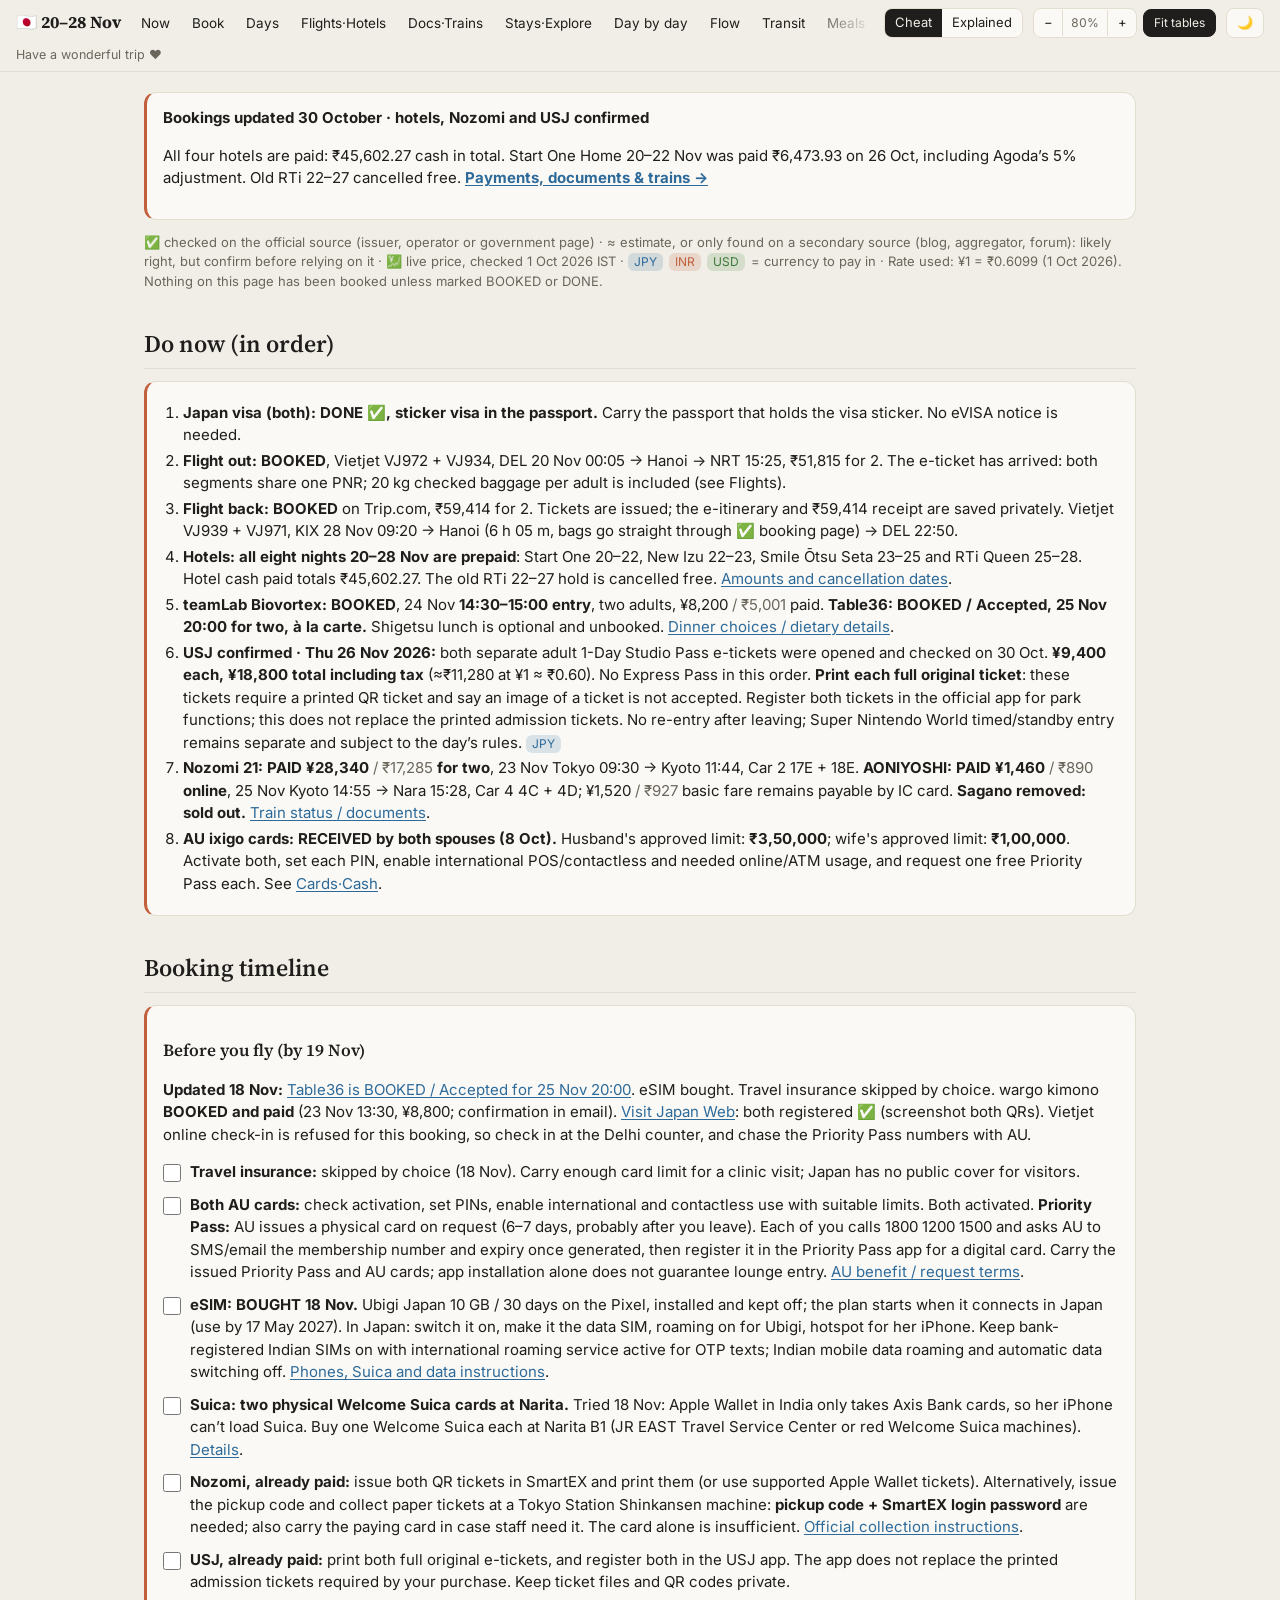
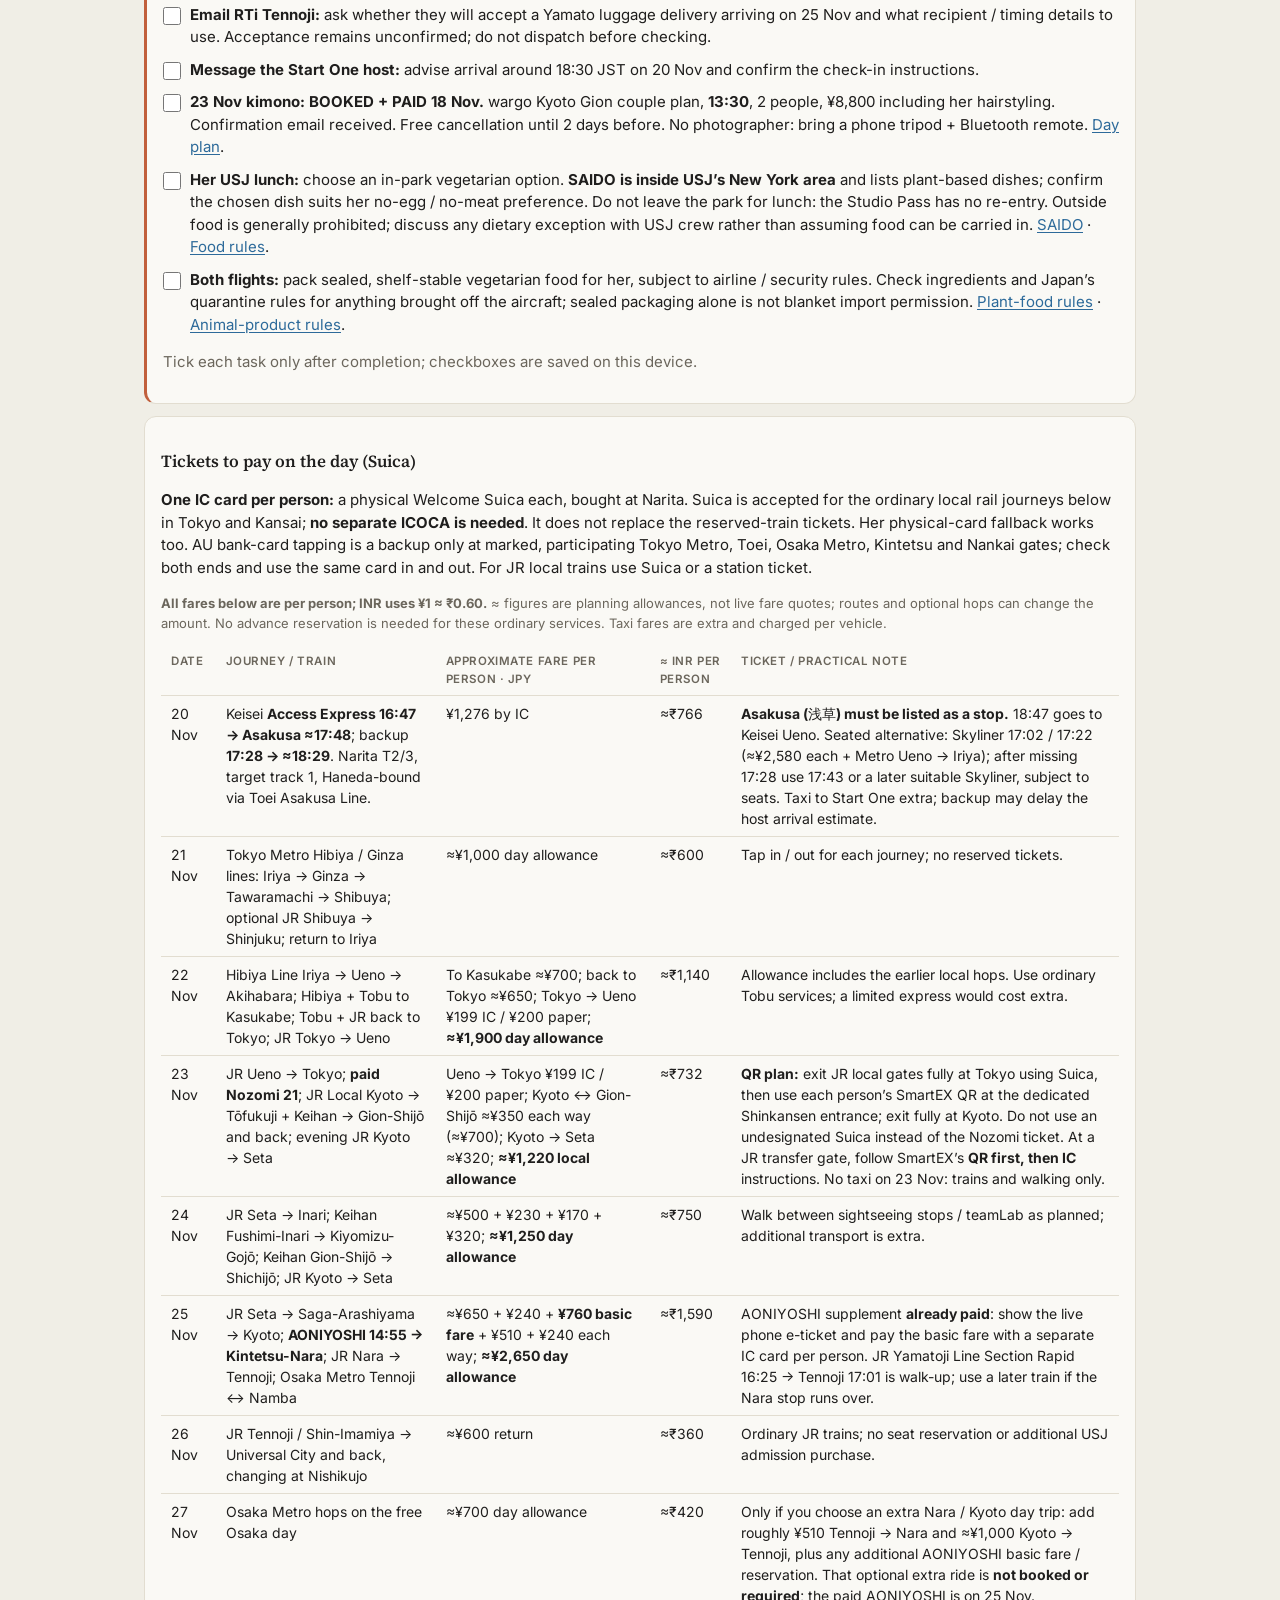
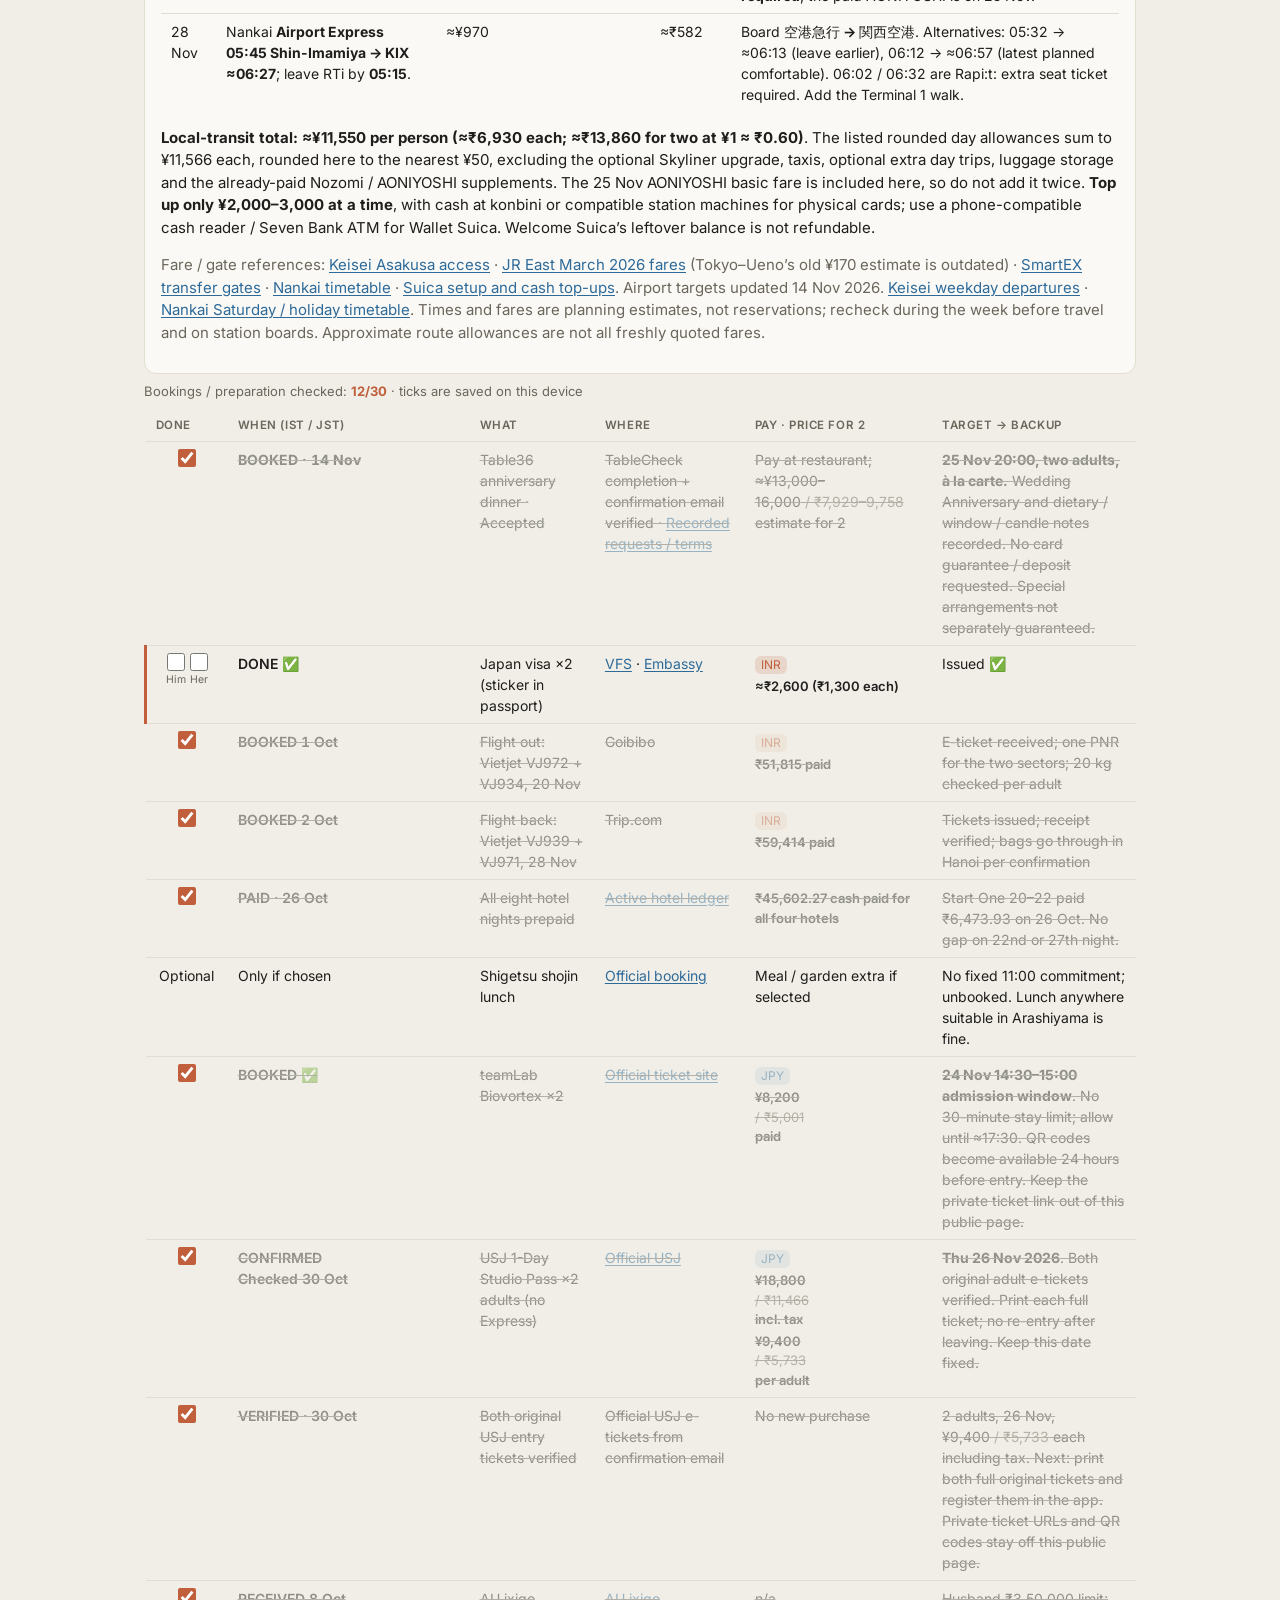
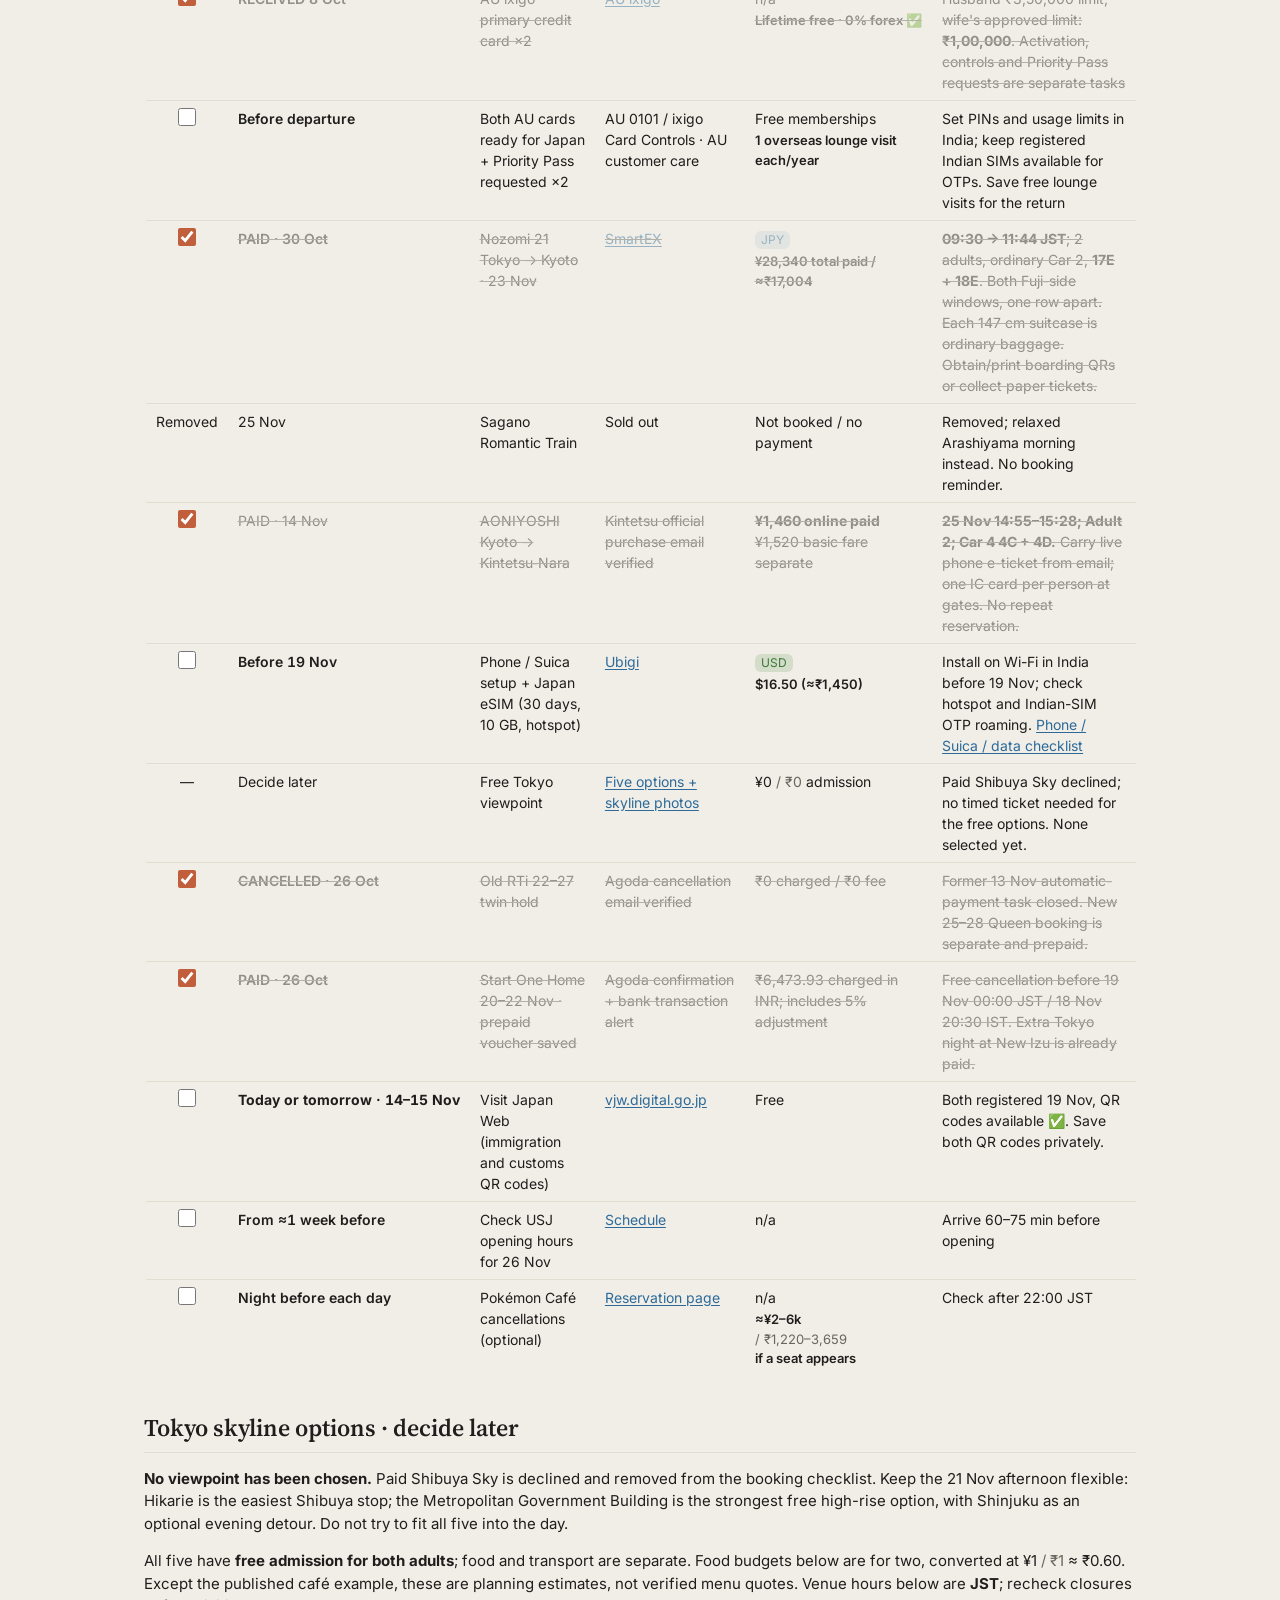
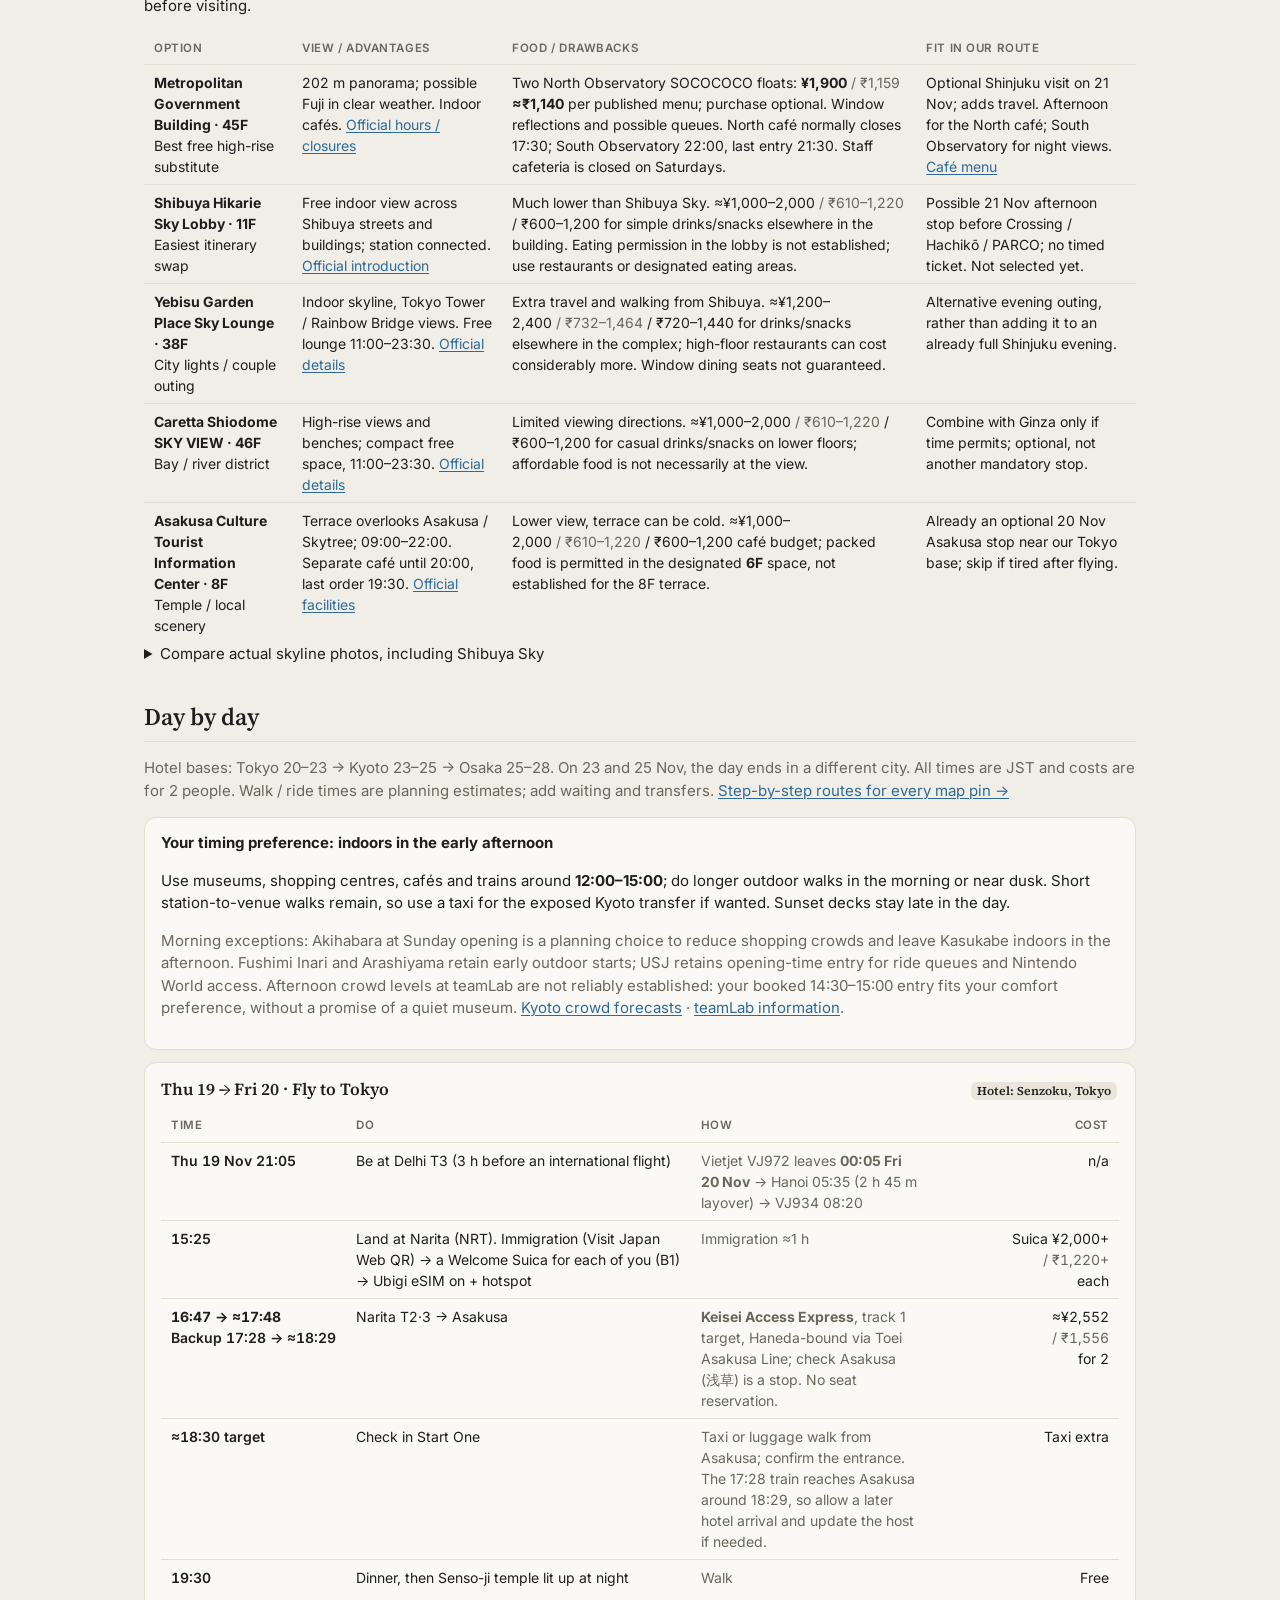
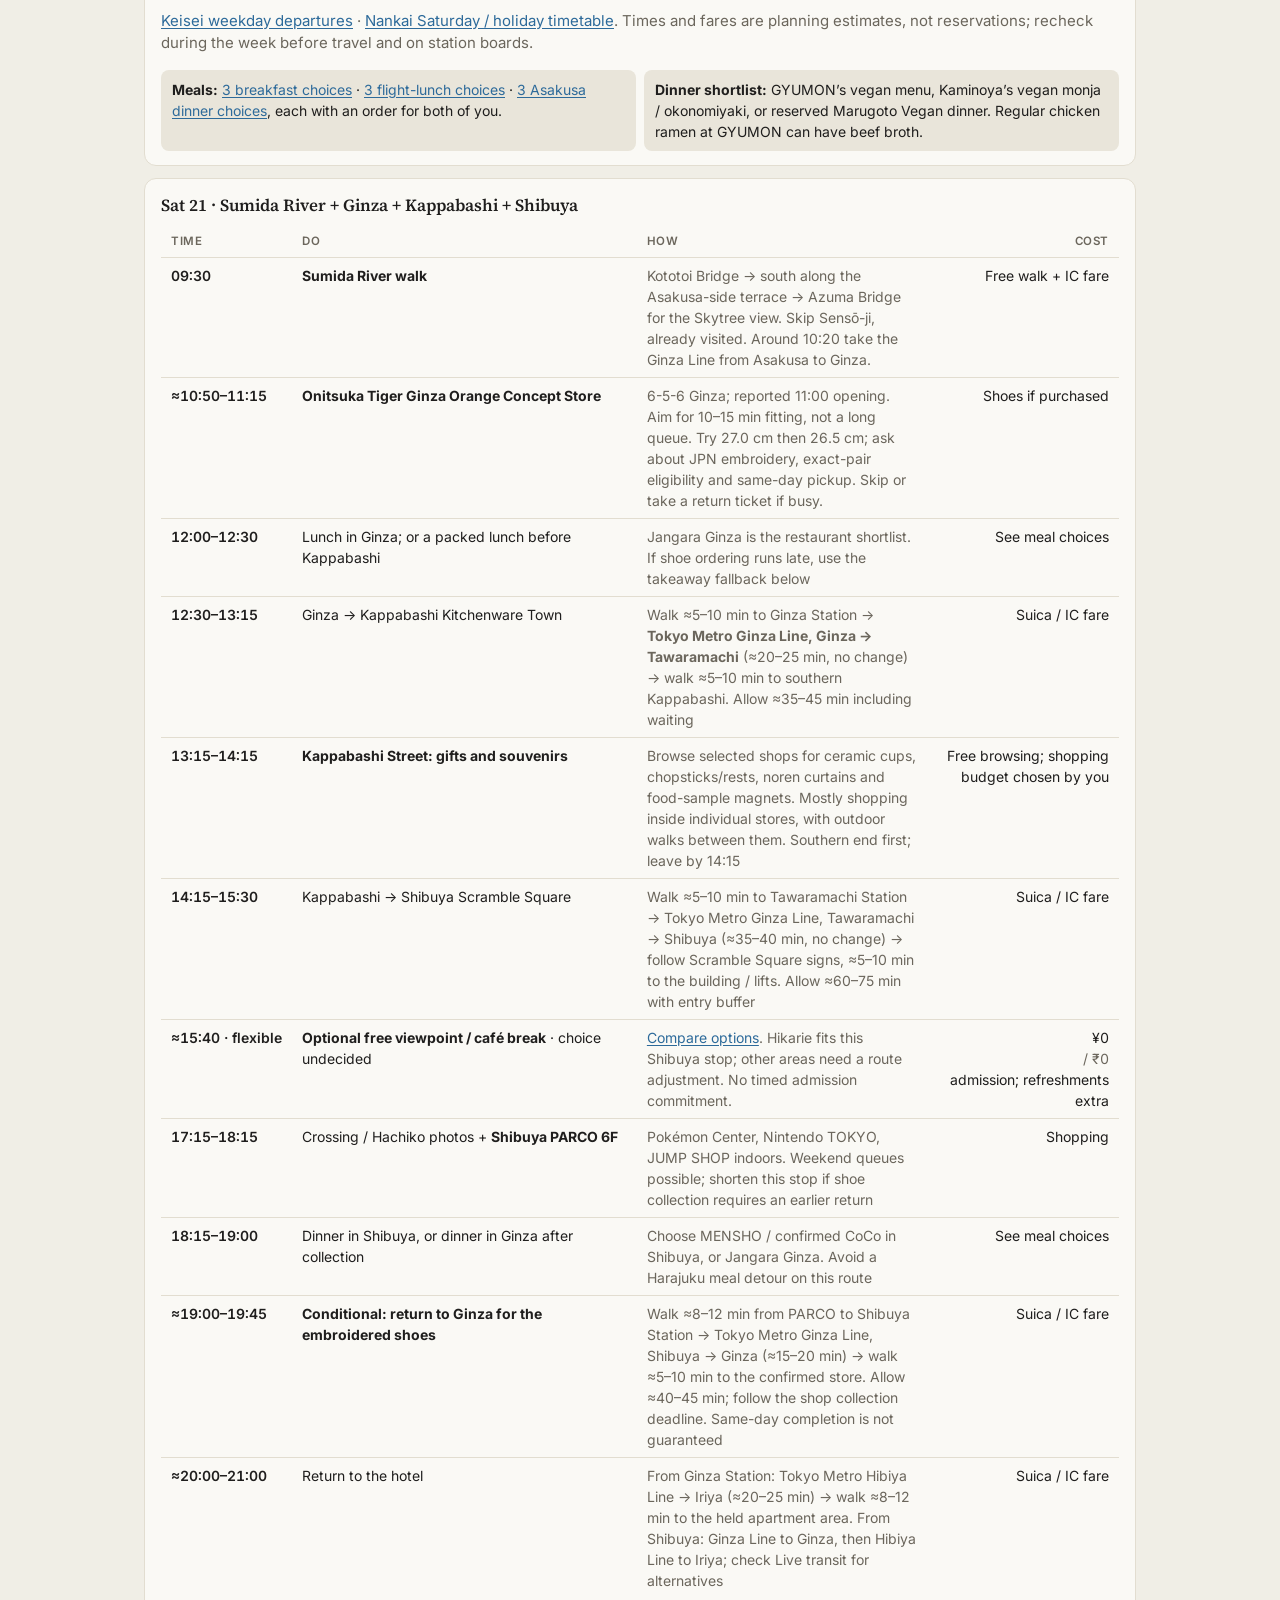
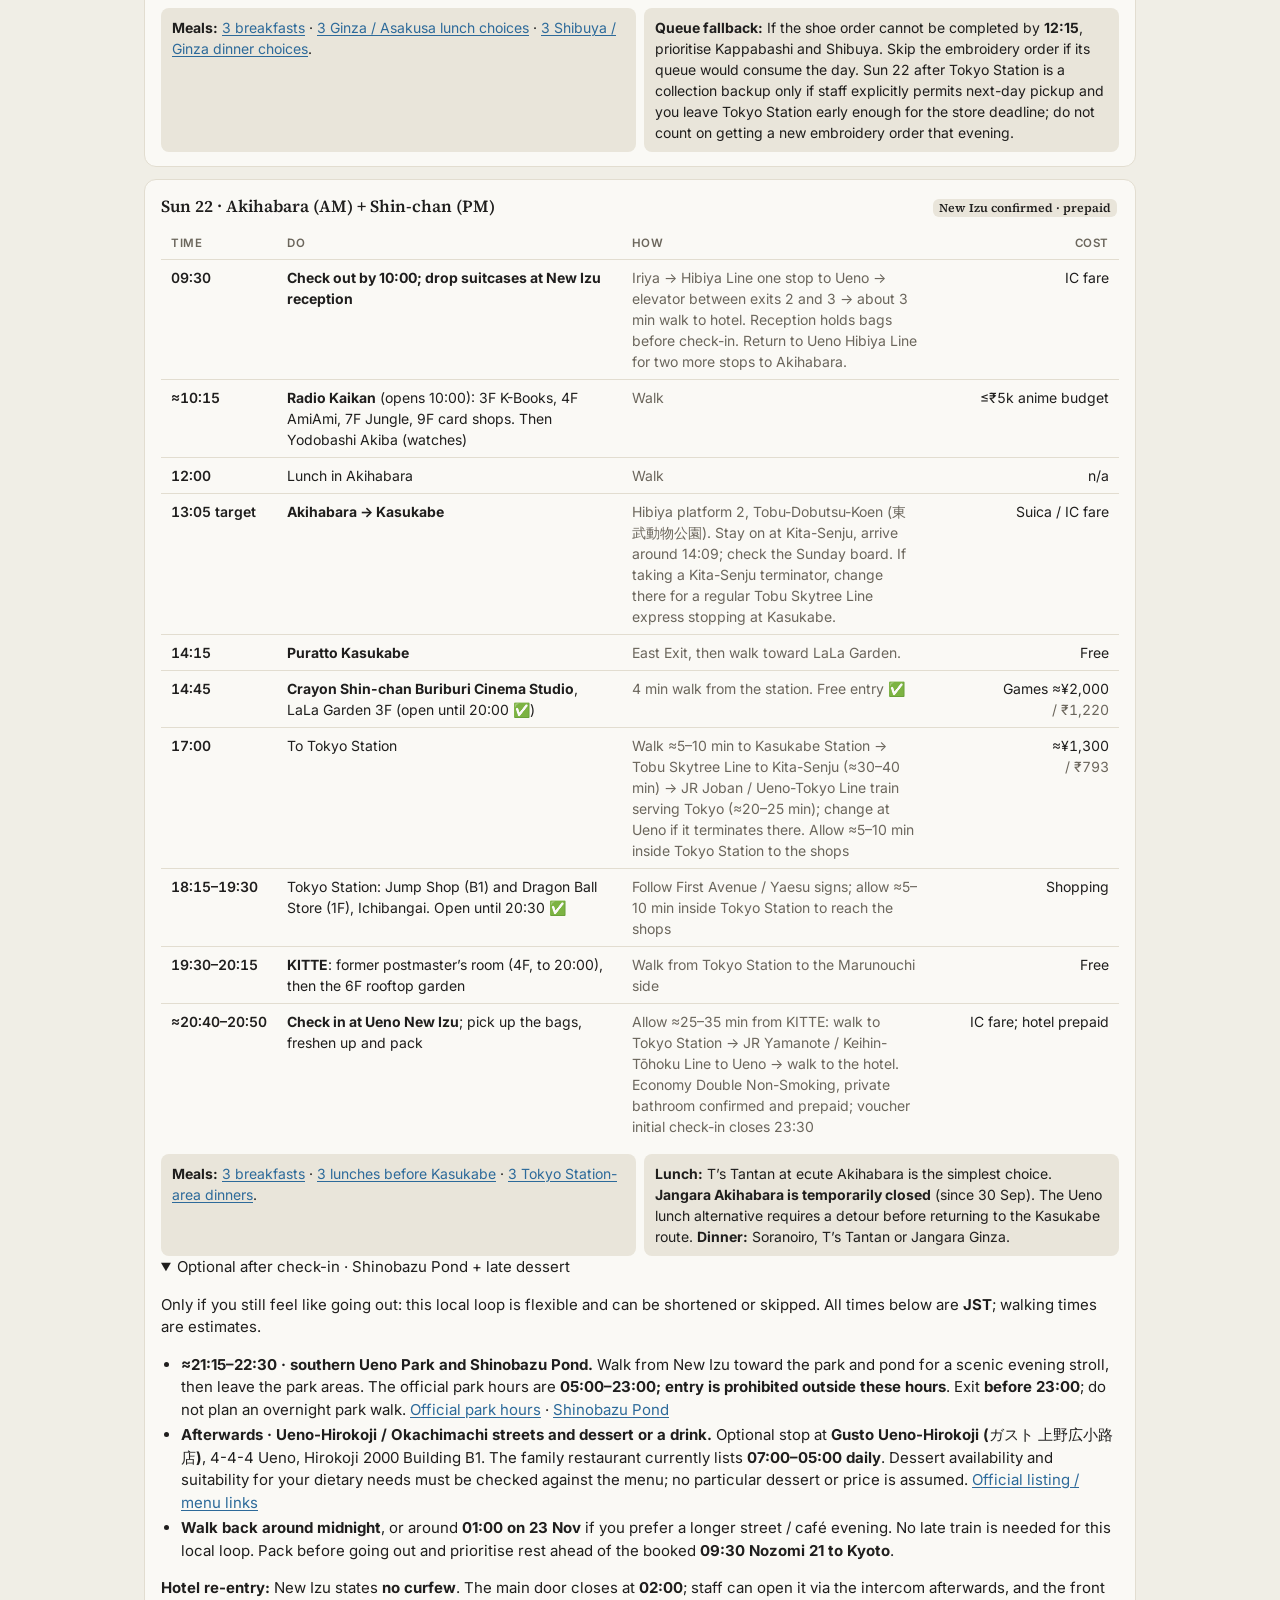
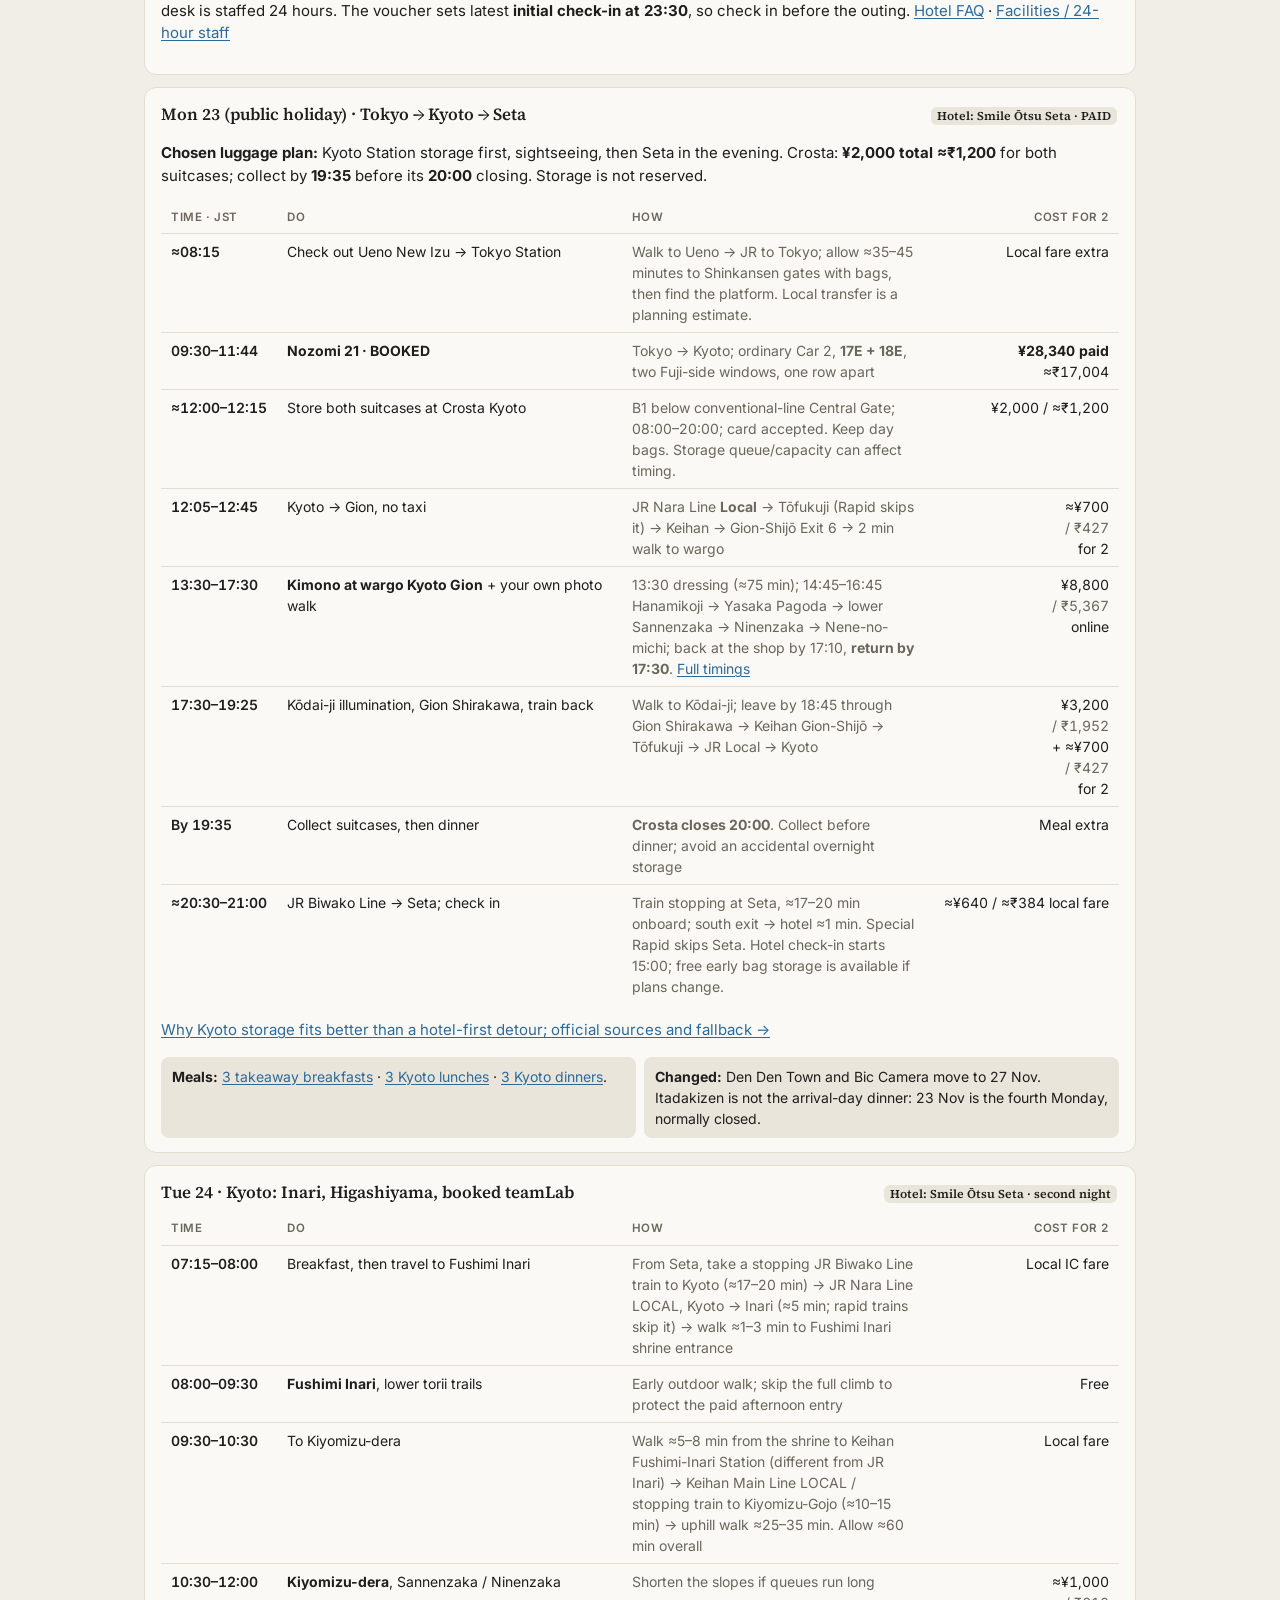
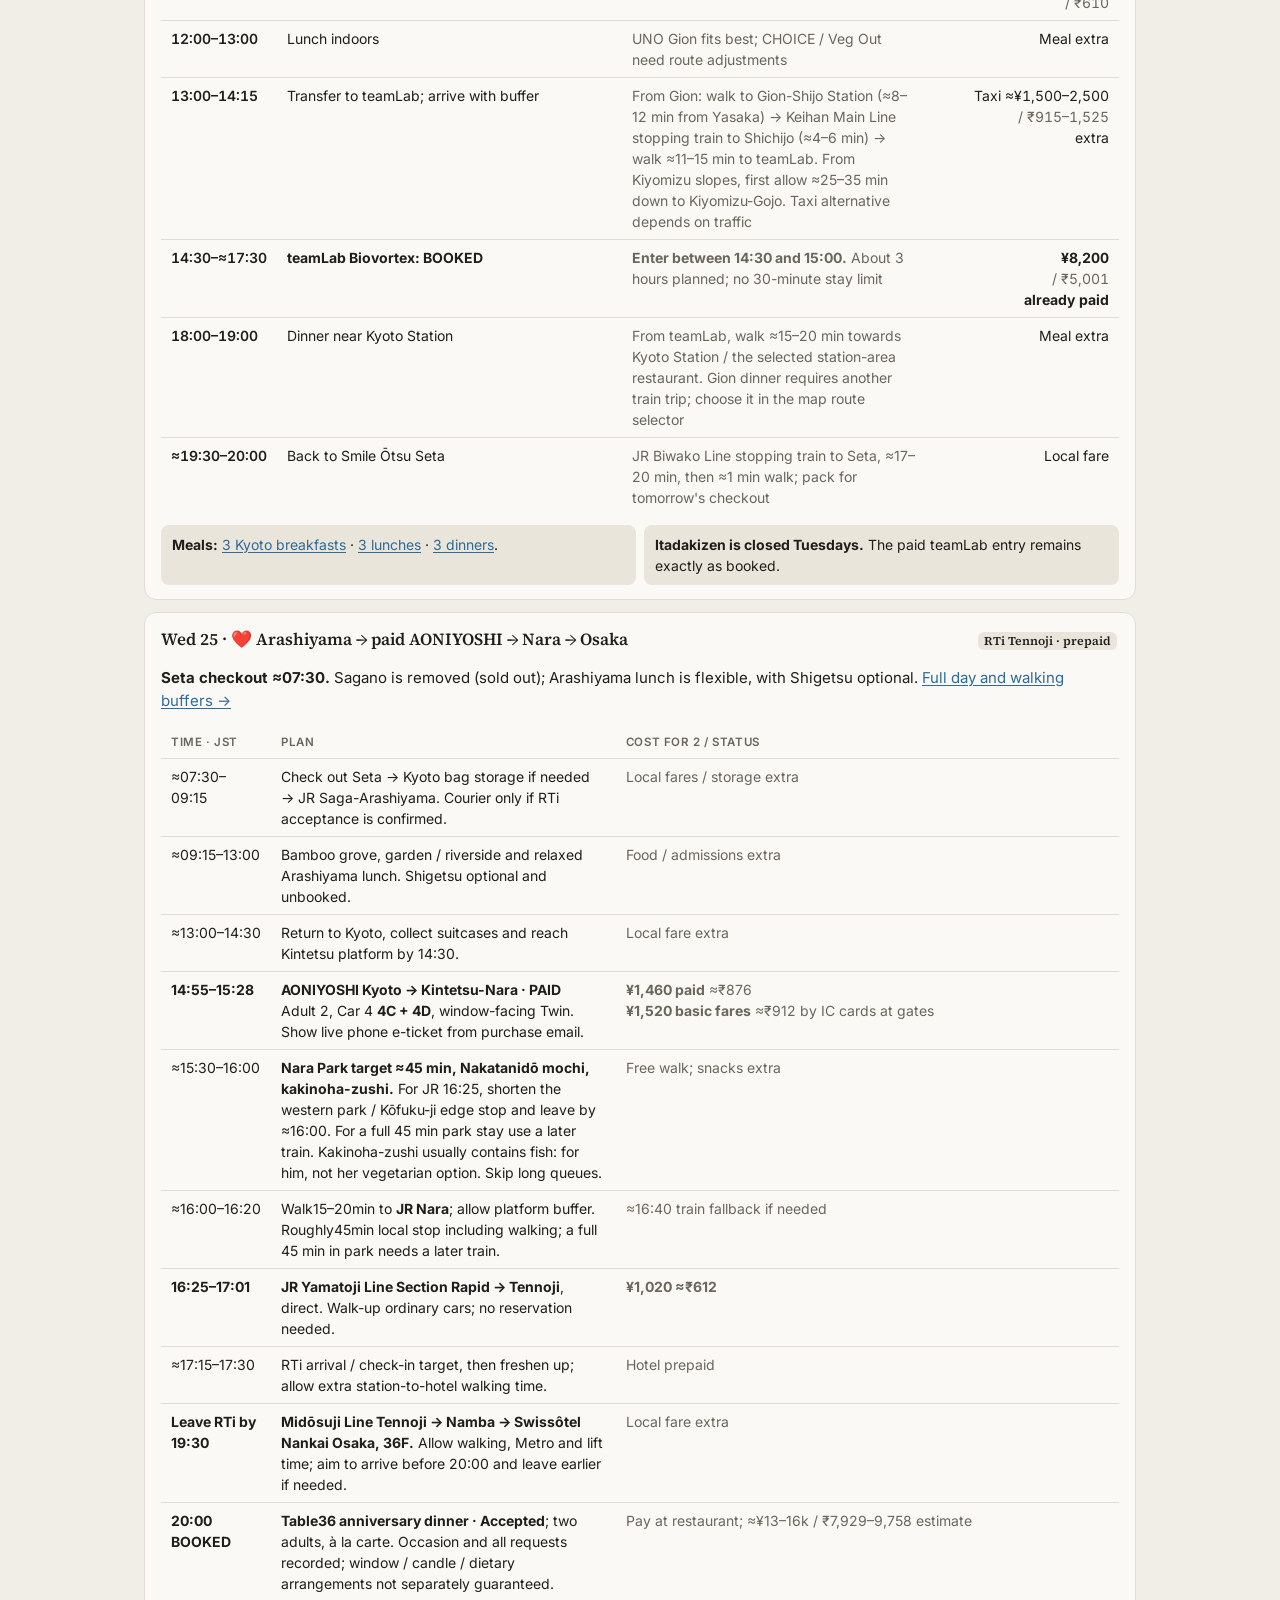
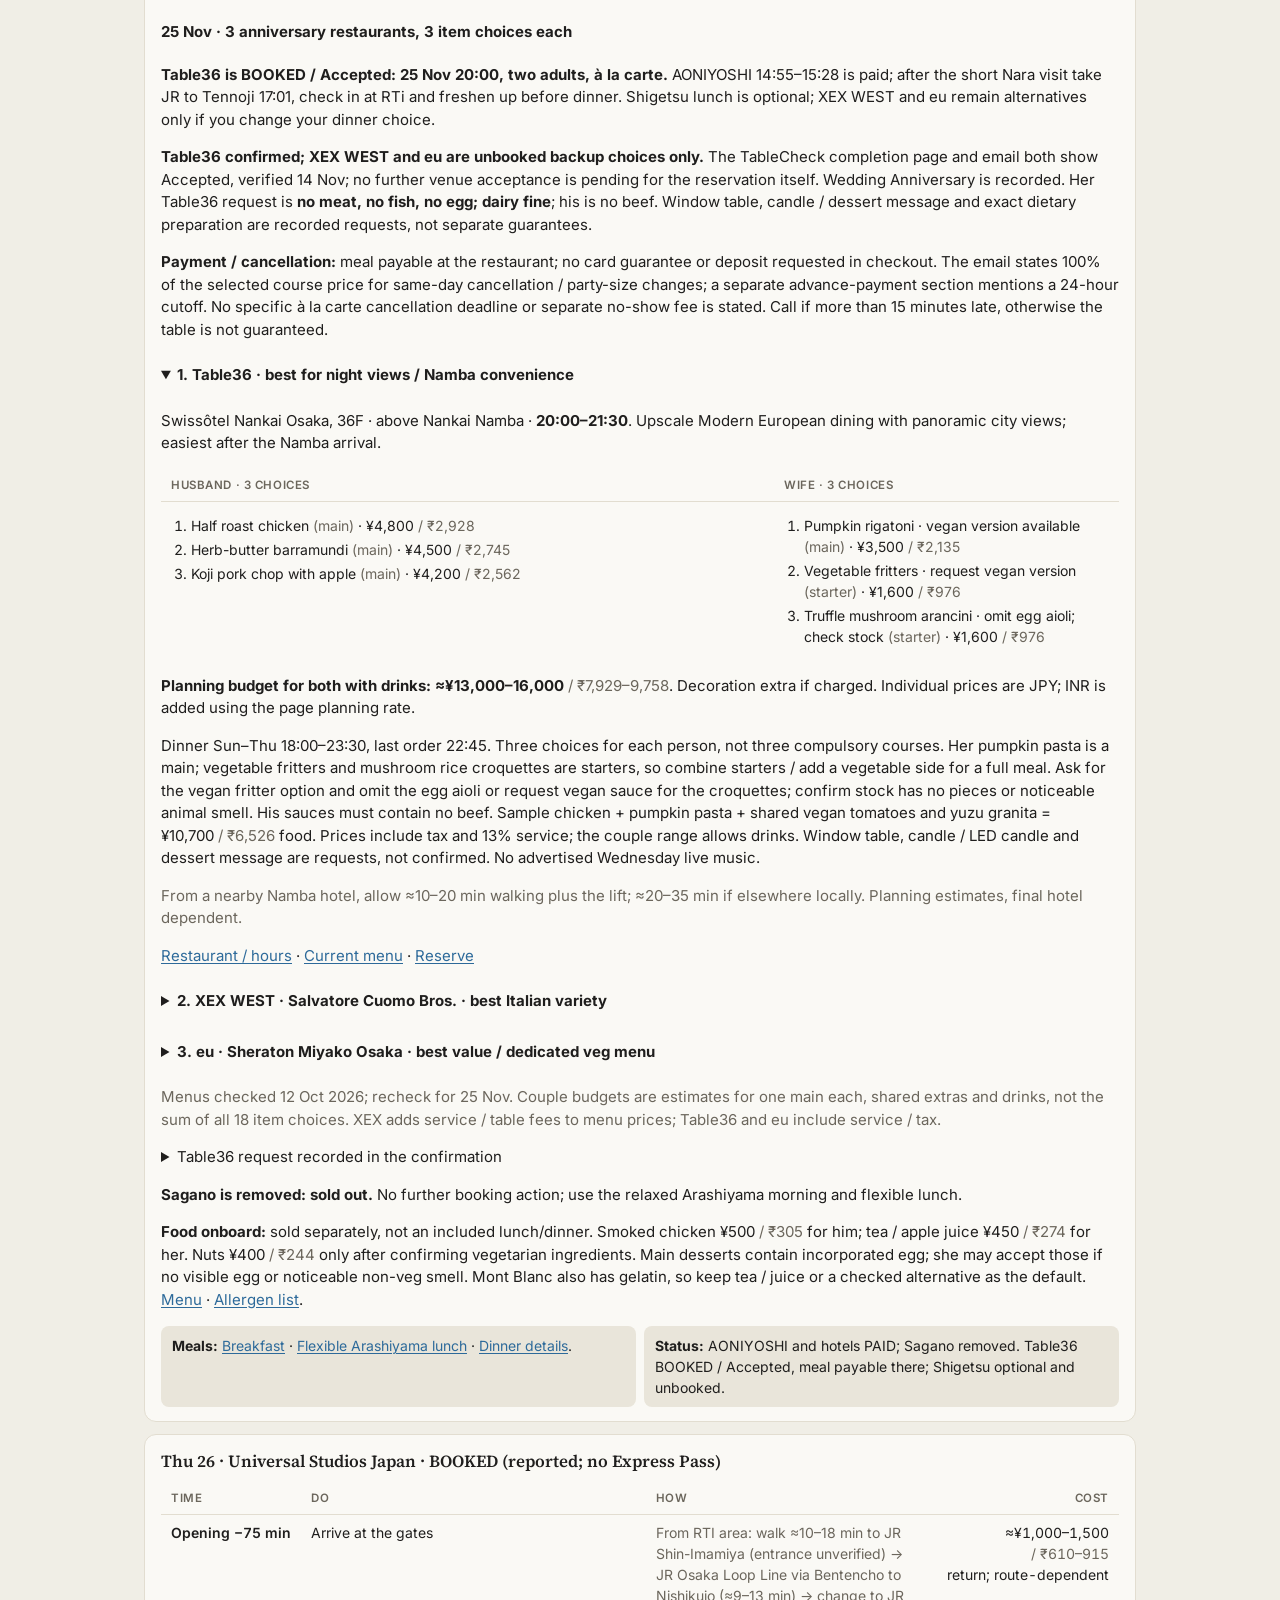
==== commit b29a6b02: "Sync Tokyo overview with Nov 21–22 itinerary updates" ====
--- a/index.html
+++ b/index.html
@@ -274,11 +274,11 @@
 <p class="x mut">You'll be up all night on the overnight flight, so keep this evening light. The confirmation allows check-in after 16:00; plan arrival around 18:30. Keep the private self-check-in instructions accessible.</p>
 </div>
 
-<div class="card day" id="tokyo-21"><h3><span>Sat 21 · Onitsuka order + Kappabashi gifts + Shibuya sunset</span></h3>
+<div class="card day" id="tokyo-21"><h3><span>Sat 21 · Sumida River + Ginza + Kappabashi + Shibuya</span></h3>
 <div class="tw"><table>
 <tr><th>Time</th><th>Do</th><th>How</th><th>Cost</th></tr>
-<tr><td class="t">08:45</td><td>Leave for Ginza after breakfast</td><td>Walk ≈8–12 min to Iriya Station → Tokyo Metro Hibiya Line, Iriya → Ginza (≈20–25 min) → walk ≈5–10 min to the confirmed store. Allow ≈45–60 min overall</td><td>Suica / IC fare</td></tr>
-<tr><td class="t">≈09:45–12:00</td><td><b>Onitsuka Tiger Ginza Orange Concept Store</b>: enquire about the queue, then try ordering <b>one MEXICO 66 SD pair with embroidery</b></td><td>Reported location: <b>6-5-6 Ginza, Ginza Museum Building</b> ≈. Visitors report opening around 11:00; queue arrangements vary. Confirm SD size/colour eligibility, price and collection time before paying</td><td>Shoes + any quoted customisation charge; no purchase booked</td></tr>
+<tr><td class="t">09:30</td><td><b>Sumida River walk</b></td><td>Kototoi Bridge → south along the Asakusa-side terrace → Azuma Bridge for the Skytree view. Skip Sensō-ji, already visited. Around 10:20 take the Ginza Line from Asakusa to Ginza.</td><td>Free walk + IC fare</td></tr>
+<tr><td class="t">≈10:50–11:15</td><td><b>Onitsuka Tiger Ginza Orange Concept Store</b></td><td>6-5-6 Ginza; reported 11:00 opening. Aim for 10–15 min fitting, not a long queue. Try 27.0 cm then 26.5 cm; ask about JPN embroidery, exact-pair eligibility and same-day pickup. Skip or take a return ticket if busy.</td><td>Shoes if purchased</td></tr>
 <tr><td class="t">12:00–12:30</td><td>Lunch in Ginza; or a packed lunch before Kappabashi</td><td>Jangara Ginza is the restaurant shortlist. If shoe ordering runs late, use the takeaway fallback below</td><td>See meal choices</td></tr>
 <tr><td class="t">12:30–13:15</td><td>Ginza → Kappabashi Kitchenware Town</td><td>Walk ≈5–10 min to Ginza Station → <b>Tokyo Metro Ginza Line, Ginza → Tawaramachi</b> (≈20–25 min, no change) → walk ≈5–10 min to southern Kappabashi. Allow ≈35–45 min including waiting</td><td>Suica / IC fare</td></tr>
 <tr><td class="t">13:15–14:15</td><td><b>Kappabashi Street: gifts and souvenirs</b></td><td>Browse selected shops for ceramic cups, chopsticks/rests, noren curtains and food-sample magnets. Mostly shopping inside individual stores, with outdoor walks between them. Southern end first; leave by 14:15</td><td>Free browsing; shopping budget chosen by you</td></tr>
@@ -289,24 +289,24 @@
 <tr><td class="t">≈19:00–19:45</td><td><b>Conditional: return to Ginza for the embroidered shoes</b></td><td>Walk ≈8–12 min from PARCO to Shibuya Station → Tokyo Metro Ginza Line, Shibuya → Ginza (≈15–20 min) → walk ≈5–10 min to the confirmed store. Allow ≈40–45 min; follow the shop collection deadline. Same-day completion is not guaranteed</td><td>Suica / IC fare</td></tr>
 <tr><td class="t">≈20:00–21:00</td><td>Return to the hotel</td><td>From Ginza Station: Tokyo Metro Hibiya Line → Iriya (≈20–25 min) → walk ≈8–12 min to the held apartment area. From Shibuya: Ginza Line to Ginza, then Hibiya Line to Iriya; check Live transit for alternatives</td><td>Suica / IC fare</td></tr>
 </table></div>
-<div class="eat"><div><b>Meals:</b> <a href="#meals-21-breakfast">3 breakfasts</a> · <a href="#meals-21-lunch">3 Ginza / Asakusa lunch choices</a> · <a href="#meals-21-dinner">3 Shibuya / Ginza dinner choices</a>.</div><div><b>Queue fallback:</b> If the shoe order cannot be completed by <b>12:15</b>, prioritise Kappabashi and the Sky entry buffer. Skip the embroidery order if its queue would consume the shopping or Sky buffer. Sun 22 after Tokyo Station is a collection backup only if staff explicitly permits next-day pickup and you leave Tokyo Station early enough for the store deadline; do not count on getting a new embroidery order that evening.</div></div>
-<p class="x mut"><b>What changed:</b> The optional Meiji Jingu / Harajuku morning is replaced by your shoe and souvenir priorities; PARCO moves after sunset. <b>Kappabashi is close to the Asakusa hotel, not Ginza</b> (roughly a 10–20 min walk to the northern section, depending on the shop). Saturday is preferable: most stores open Saturdays, but the association says only about 30% open Sundays. Typical hours are 10:00–17:00, varying by shop. If embroidery is unavailable, browse Kappabashi from 10:00 instead for a more relaxed day. Shoes need stock, embroidery eligibility and a collection deadline you can meet before Tokyo departure on 23 Nov; ask about these before buying.</p>
+<div class="eat"><div><b>Meals:</b> <a href="#meals-21-breakfast">3 breakfasts</a> · <a href="#meals-21-lunch">3 Ginza / Asakusa lunch choices</a> · <a href="#meals-21-dinner">3 Shibuya / Ginza dinner choices</a>.</div><div><b>Queue fallback:</b> If the shoe order cannot be completed by <b>12:15</b>, prioritise Kappabashi and Shibuya. Skip the embroidery order if its queue would consume the day. Sun 22 after Tokyo Station is a collection backup only if staff explicitly permits next-day pickup and you leave Tokyo Station early enough for the store deadline; do not count on getting a new embroidery order that evening.</div></div>
+<p class="x mut"><b>What changed:</b> Harajuku Cat Street is an optional 30–45 minute add-on from Shibuya, instead of the viewpoint or Shinjuku. Akihabara stays on Sunday. <b>Kappabashi is close to the Asakusa hotel, not Ginza</b> (roughly a 10–20 min walk to the northern section, depending on the shop). Saturday is preferable: most stores open Saturdays, but the association says only about 30% open Sundays. Typical hours are 10:00–17:00, varying by shop. If embroidery is unavailable, browse Kappabashi from 10:00 instead for a more relaxed day. Shoes need stock, embroidery eligibility and a collection deadline you can meet before Tokyo departure on 23 Nov; ask about these before buying.</p>
 <p class="x mut"><a href="https://www.kappabashi.or.jp/en/qa/" target="_blank">Kappabashi association: Saturday / Sunday opening</a> · <a href="https://www.gotokyo.org/en/spot/59/index.html" target="_blank">Official Tokyo guide: souvenirs, hours and access</a> · <a href="https://www.tokyometro.jp/lang_en/station/tawaramachi/index.html" target="_blank">Tawaramachi / Ginza Line</a> · <a href="https://www.reddit.com/r/JapanTravelTips/comments/1swk3fd/2026_info_embroidered_onitsuka_tigers/" target="_blank">2026 visitor reports: embroidery store moved to Orange (not official confirmation)</a>. Transit times and queue slots are planning estimates.</p>
 </div>
 
 <div class="card day" id="tokyo-22"><h3><span>Sun 22 · Akihabara (AM) + Shin-chan (PM)</span><span class="chip">New Izu confirmed · prepaid</span></h3>
 <div class="tw"><table>
 <tr><th>Time</th><th>Do</th><th>How</th><th>Cost</th></tr>
-<tr><td class="t">07:30</td><td><i>Optional:</i> Senso-ji and Nakamise before the crowds arrive (≈10:00)</td><td>Walk 15–20 min from the hotel</td><td>Free</td></tr>
-<tr><td class="t">09:40</td><td>Leave for Akihabara</td><td>Walk ≈8–12 min to Iriya Station → Tokyo Metro Hibiya Line, Iriya → Akihabara (≈6–8 min) → walk ≈2–5 min to Radio Kaikan via the Electric Town side</td><td>≈¥360</td></tr>
-<tr><td class="t">10:00</td><td><b>Radio Kaikan</b> (opens 10:00): 3F K-Books, 4F AmiAmi, 7F Jungle, 9F card shops. Then Yodobashi Akiba (watches)</td><td>Walk</td><td>≤₹5k anime budget</td></tr>
+<tr><td class="t">09:30</td><td><b>Check out by 10:00; drop suitcases at New Izu reception</b></td><td>Iriya → Hibiya Line one stop to Ueno → elevator between exits 2 and 3 → about 3 min walk to hotel. Reception holds bags before check-in. Return to Ueno Hibiya Line for two more stops to Akihabara.</td><td>IC fare</td></tr>
+<tr><td class="t">≈10:15</td><td><b>Radio Kaikan</b> (opens 10:00): 3F K-Books, 4F AmiAmi, 7F Jungle, 9F card shops. Then Yodobashi Akiba (watches)</td><td>Walk</td><td>≤₹5k anime budget</td></tr>
 <tr><td class="t">12:00</td><td>Lunch in Akihabara</td><td>Walk</td><td>n/a</td></tr>
-<tr><td class="t">13:00</td><td>To Kasukabe</td><td>Walk ≈2–5 min to Akihabara Station → Tokyo Metro Hibiya Line to Kita-Senju (≈20–25 min) → change to an ordinary Tobu Skytree Line express / semi-express to Kasukabe (≈30–40 min) → west exit, walk ≈5–10 min to LaLa Garden. Allow transfer / waiting time</td><td>≈¥1,400</td></tr>
-<tr><td class="t">14:30</td><td><b>Crayon Shin-chan Buriburi Cinema Studio</b>, LaLa Garden 3F (open until 20:00 ✅)</td><td>4 min walk from the station. Free entry ✅</td><td>Games ≈¥2,000</td></tr>
-<tr><td class="t">16:30</td><td>To Tokyo Station</td><td>Walk ≈5–10 min to Kasukabe Station → Tobu Skytree Line to Kita-Senju (≈30–40 min) → JR Joban / Ueno-Tokyo Line train serving Tokyo (≈20–25 min); change at Ueno if it terminates there. Allow ≈5–10 min inside Tokyo Station to the shops</td><td>≈¥1,300</td></tr>
-<tr><td class="t">17:45–18:00</td><td>Tokyo Station: Jump Shop (B1) and Dragon Ball Store (1F), Ichibangai. Open until 20:30 ✅</td><td>Follow First Avenue / Yaesu signs; allow ≈5–10 min inside Tokyo Station to reach the shops</td><td>Shopping</td></tr>
+<tr><td class="t">13:05 target</td><td><b>Akihabara → Kasukabe</b></td><td>Hibiya platform 2, Tobu-Dobutsu-Koen (東武動物公園). Stay on at Kita-Senju, arrive around 14:09; check the Sunday board. If taking a Kita-Senju terminator, change there for a regular Tobu Skytree Line express stopping at Kasukabe.</td><td>Suica / IC fare</td></tr>
+<tr><td class="t">14:15</td><td><b>Puratto Kasukabe</b></td><td>East Exit, then walk toward LaLa Garden.</td><td>Free</td></tr>
+<tr><td class="t">14:45</td><td><b>Crayon Shin-chan Buriburi Cinema Studio</b>, LaLa Garden 3F (open until 20:00 ✅)</td><td>4 min walk from the station. Free entry ✅</td><td>Games ≈¥2,000</td></tr>
+<tr><td class="t">17:00</td><td>To Tokyo Station</td><td>Walk ≈5–10 min to Kasukabe Station → Tobu Skytree Line to Kita-Senju (≈30–40 min) → JR Joban / Ueno-Tokyo Line train serving Tokyo (≈20–25 min); change at Ueno if it terminates there. Allow ≈5–10 min inside Tokyo Station to the shops</td><td>≈¥1,300</td></tr>
+<tr><td class="t">18:15–19:30</td><td>Tokyo Station: Jump Shop (B1) and Dragon Ball Store (1F), Ichibangai. Open until 20:30 ✅</td><td>Follow First Avenue / Yaesu signs; allow ≈5–10 min inside Tokyo Station to reach the shops</td><td>Shopping</td></tr>
 <tr><td class="t">19:30–20:15</td><td><b>KITTE</b>: former postmaster’s room (4F, to 20:00), then the 6F rooftop garden</td><td>Walk from Tokyo Station to the Marunouchi side</td><td>Free</td></tr>
-<tr><td class="t">≈20:40–20:50</td><td><b>Check in at Ueno New Izu first</b>; leave bags, freshen up and pack</td><td>Allow ≈25–35 min from KITTE: walk to Tokyo Station → JR Yamanote / Keihin-Tōhoku Line to Ueno → walk to the hotel. Economy Double Non-Smoking, private bathroom confirmed and prepaid; voucher initial check-in closes 23:30</td><td>IC fare; hotel prepaid</td></tr>
+<tr><td class="t">≈20:40–20:50</td><td><b>Check in at Ueno New Izu</b>; pick up the bags, freshen up and pack</td><td>Allow ≈25–35 min from KITTE: walk to Tokyo Station → JR Yamanote / Keihin-Tōhoku Line to Ueno → walk to the hotel. Economy Double Non-Smoking, private bathroom confirmed and prepaid; voucher initial check-in closes 23:30</td><td>IC fare; hotel prepaid</td></tr>
 </table></div>
 <div class="eat"><div><b>Meals:</b> <a href="#meals-22-breakfast">3 breakfasts</a> · <a href="#meals-22-lunch">3 lunches before Kasukabe</a> · <a href="#meals-22-dinner">3 Tokyo Station-area dinners</a>.</div><div><b>Lunch:</b> T’s Tantan at ecute Akihabara is the simplest choice. <b>Jangara Akihabara is temporarily closed</b> (since 30 Sep). The Ueno lunch alternative requires a detour before returning to the Kasukabe route. <b>Dinner:</b> Soranoiro, T’s Tantan or Jangara Ginza.</div></div>
 <details id="tokyo-22-evening" open><summary>Optional after check-in · Shinobazu Pond + late dessert</summary><div class="in">
@@ -318,7 +318,7 @@
 </ul>
 <p><b>Hotel re-entry:</b> New Izu states <b>no curfew</b>. The main door closes at <b>02:00</b>; staff can open it via the intercom afterwards, and the front desk is staffed 24 hours. The voucher sets latest <b>initial check-in at 23:30</b>, so check in before the outing. <a href="https://www.izuhotel.co.jp/en/faq/" target="_blank" rel="noopener">Hotel FAQ</a> · <a href="https://www.izuhotel.co.jp/en/facility/" target="_blank" rel="noopener">Facilities / 24-hour staff</a></p>
 </div></details>
-<p class="x mut">Akihabara stays at opening as the <b>indoor morning exception</b>: Sunday afternoons are expected to be busier (planning judgement, not a measured crowd forecast), and this keeps Kasukabe in the afternoon. Radio Kaikan itself is open 10–20 ✅. Travel at 13:00 is mostly on trains; LaLa Garden is a short walk from the station. It has no verified vegetarian dish, so lunch stays in Akihabara.</p>
+<p class="x mut">Akihabara stays in the morning as the <b>indoor morning exception</b>: Sunday afternoons are expected to be busier (planning judgement, not a measured crowd forecast), and this keeps Kasukabe in the afternoon. Radio Kaikan itself is open 10–20 ✅. Travel at 13:00 is mostly on trains; LaLa Garden is a short walk from the station. It has no verified vegetarian dish, so lunch stays in Akihabara.</p>
 </div>
 
 <div class="card day"><h3><span>Mon 23 (public holiday) · Tokyo → Kyoto → Seta</span><span class="chip">Hotel: Smile Ōtsu Seta · PAID</span></h3>
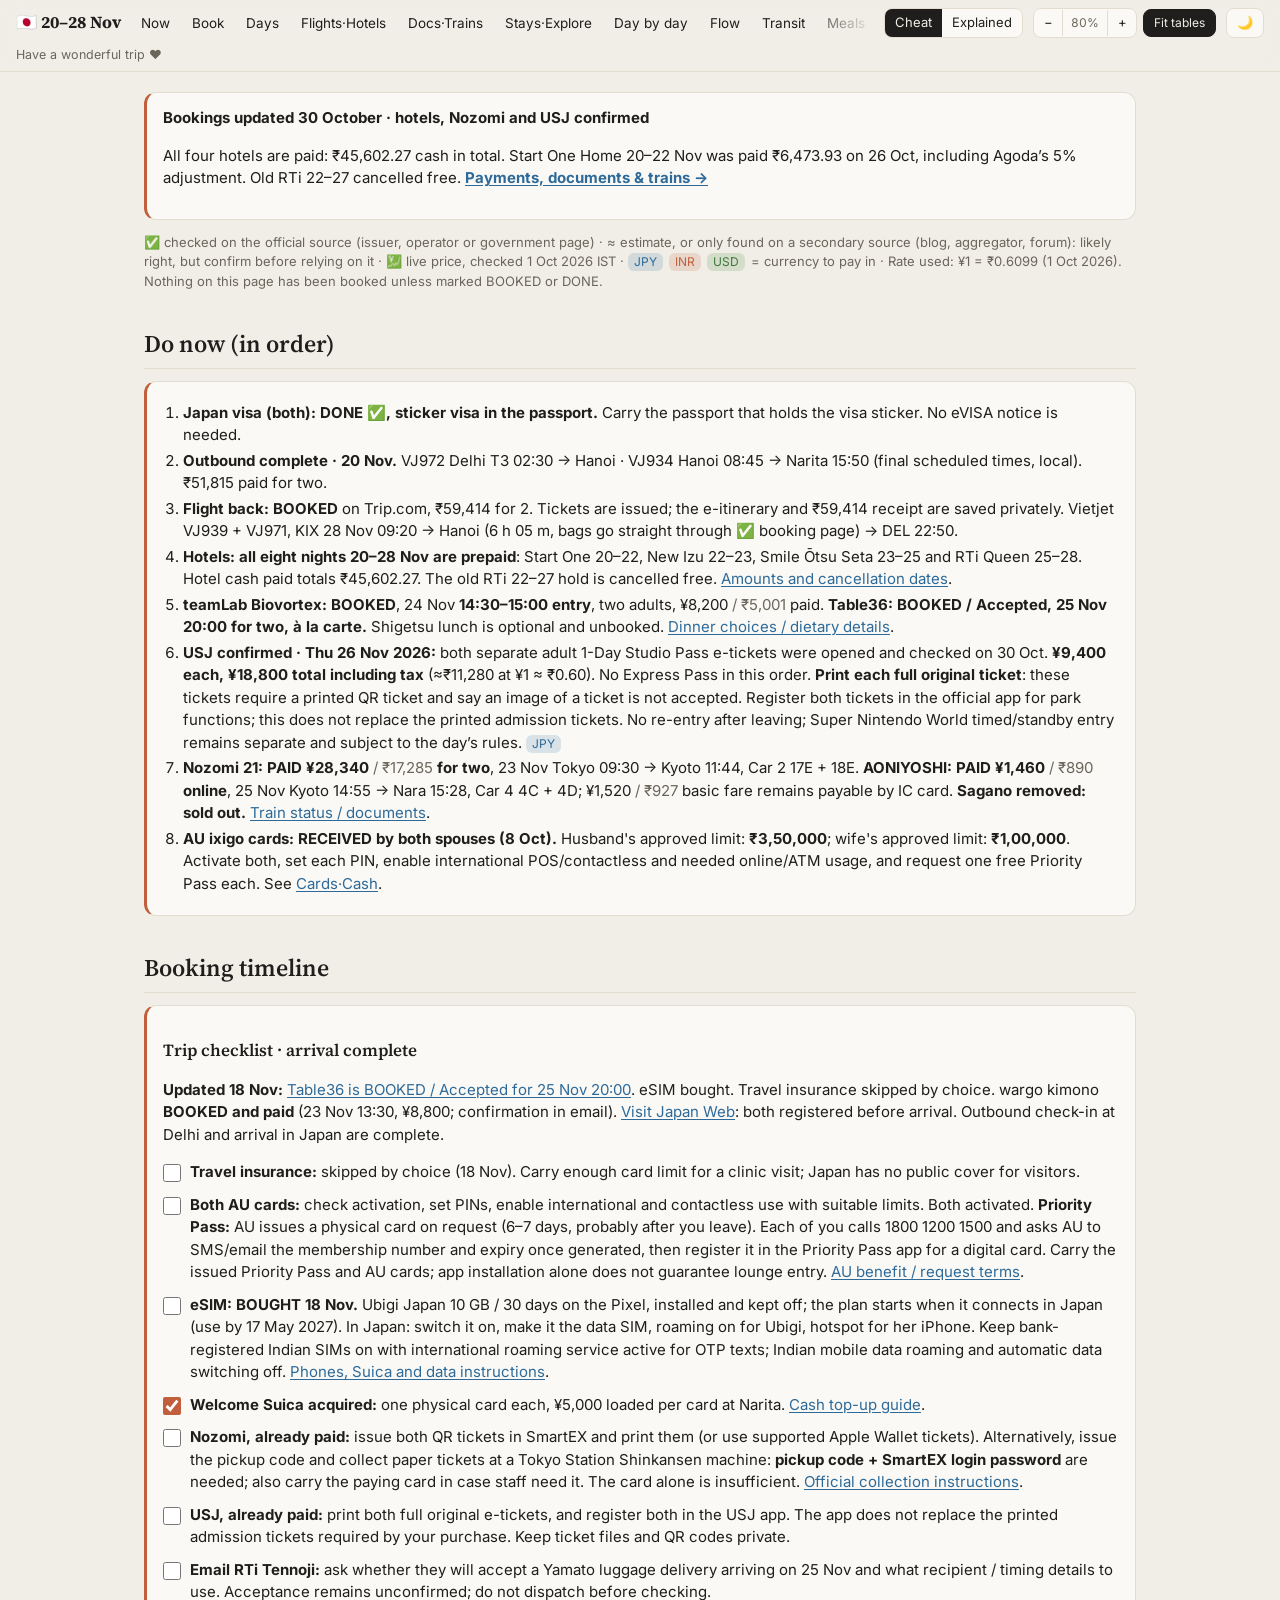
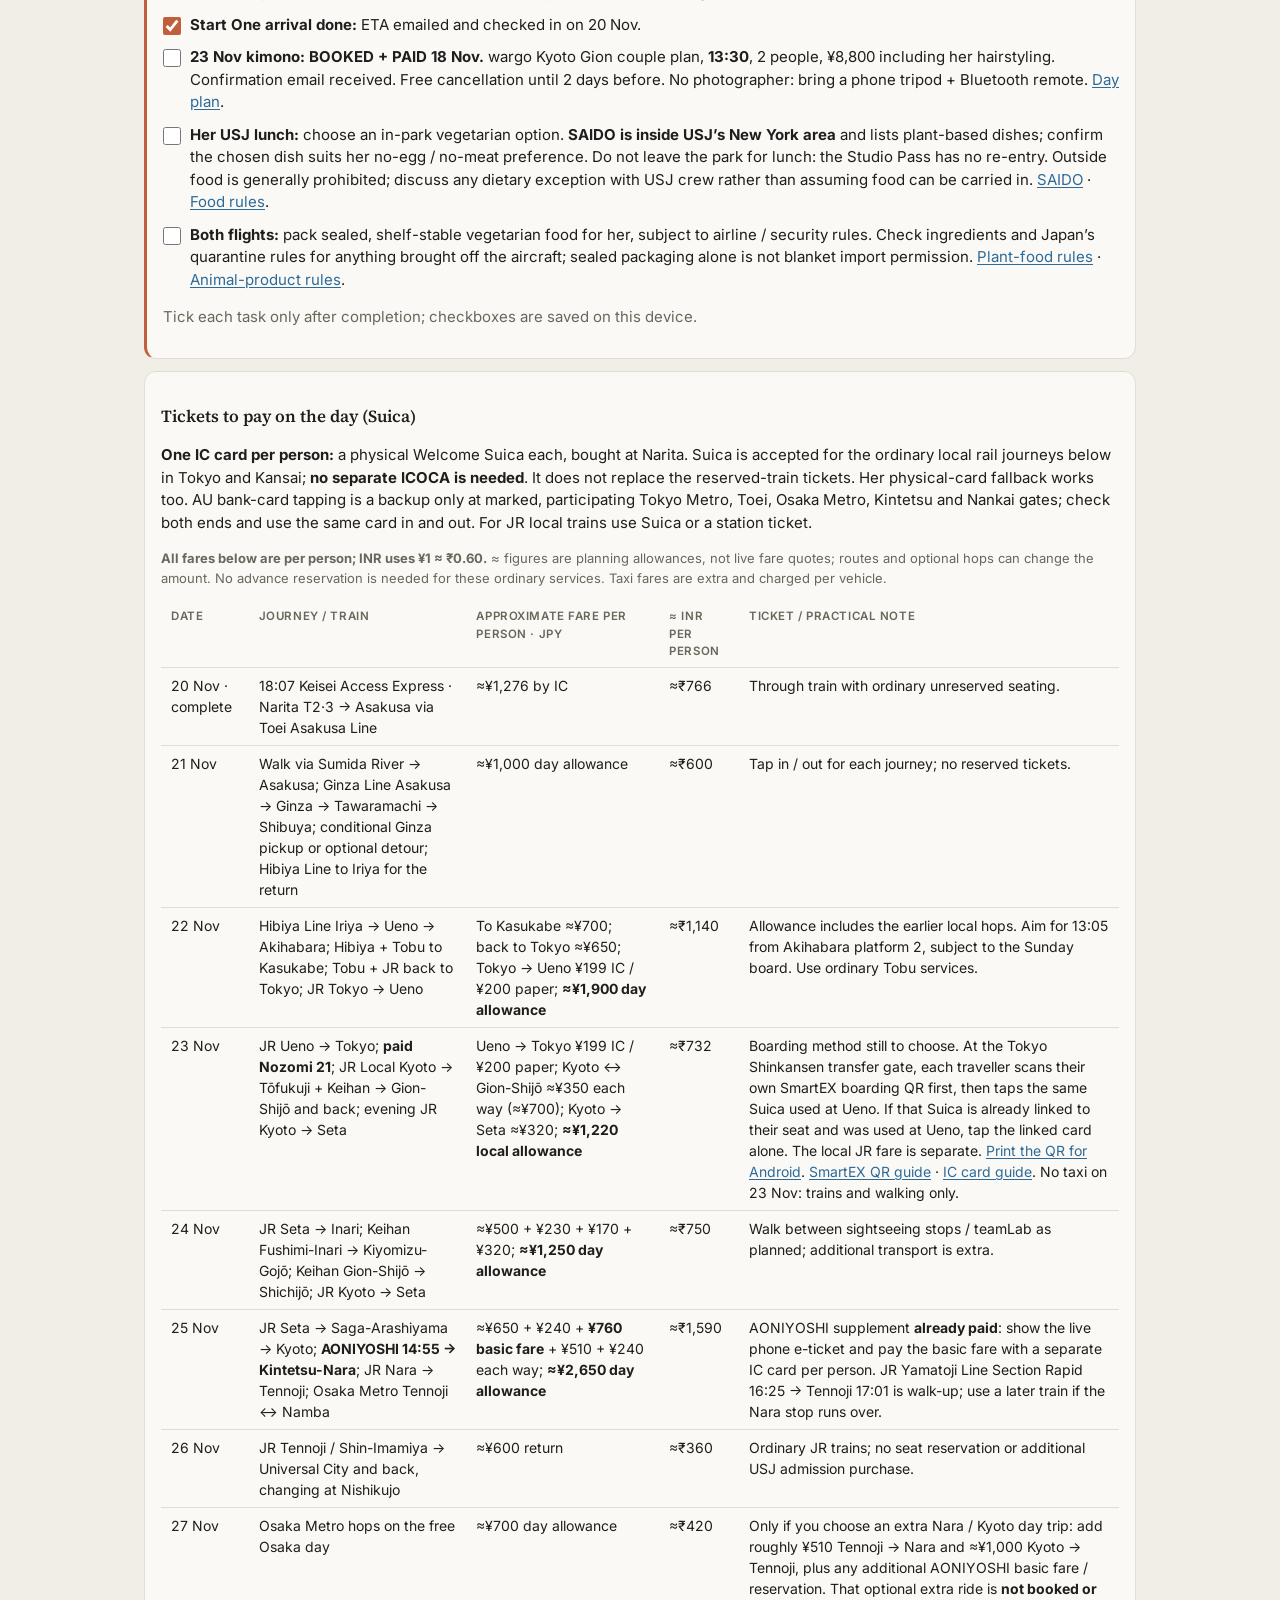
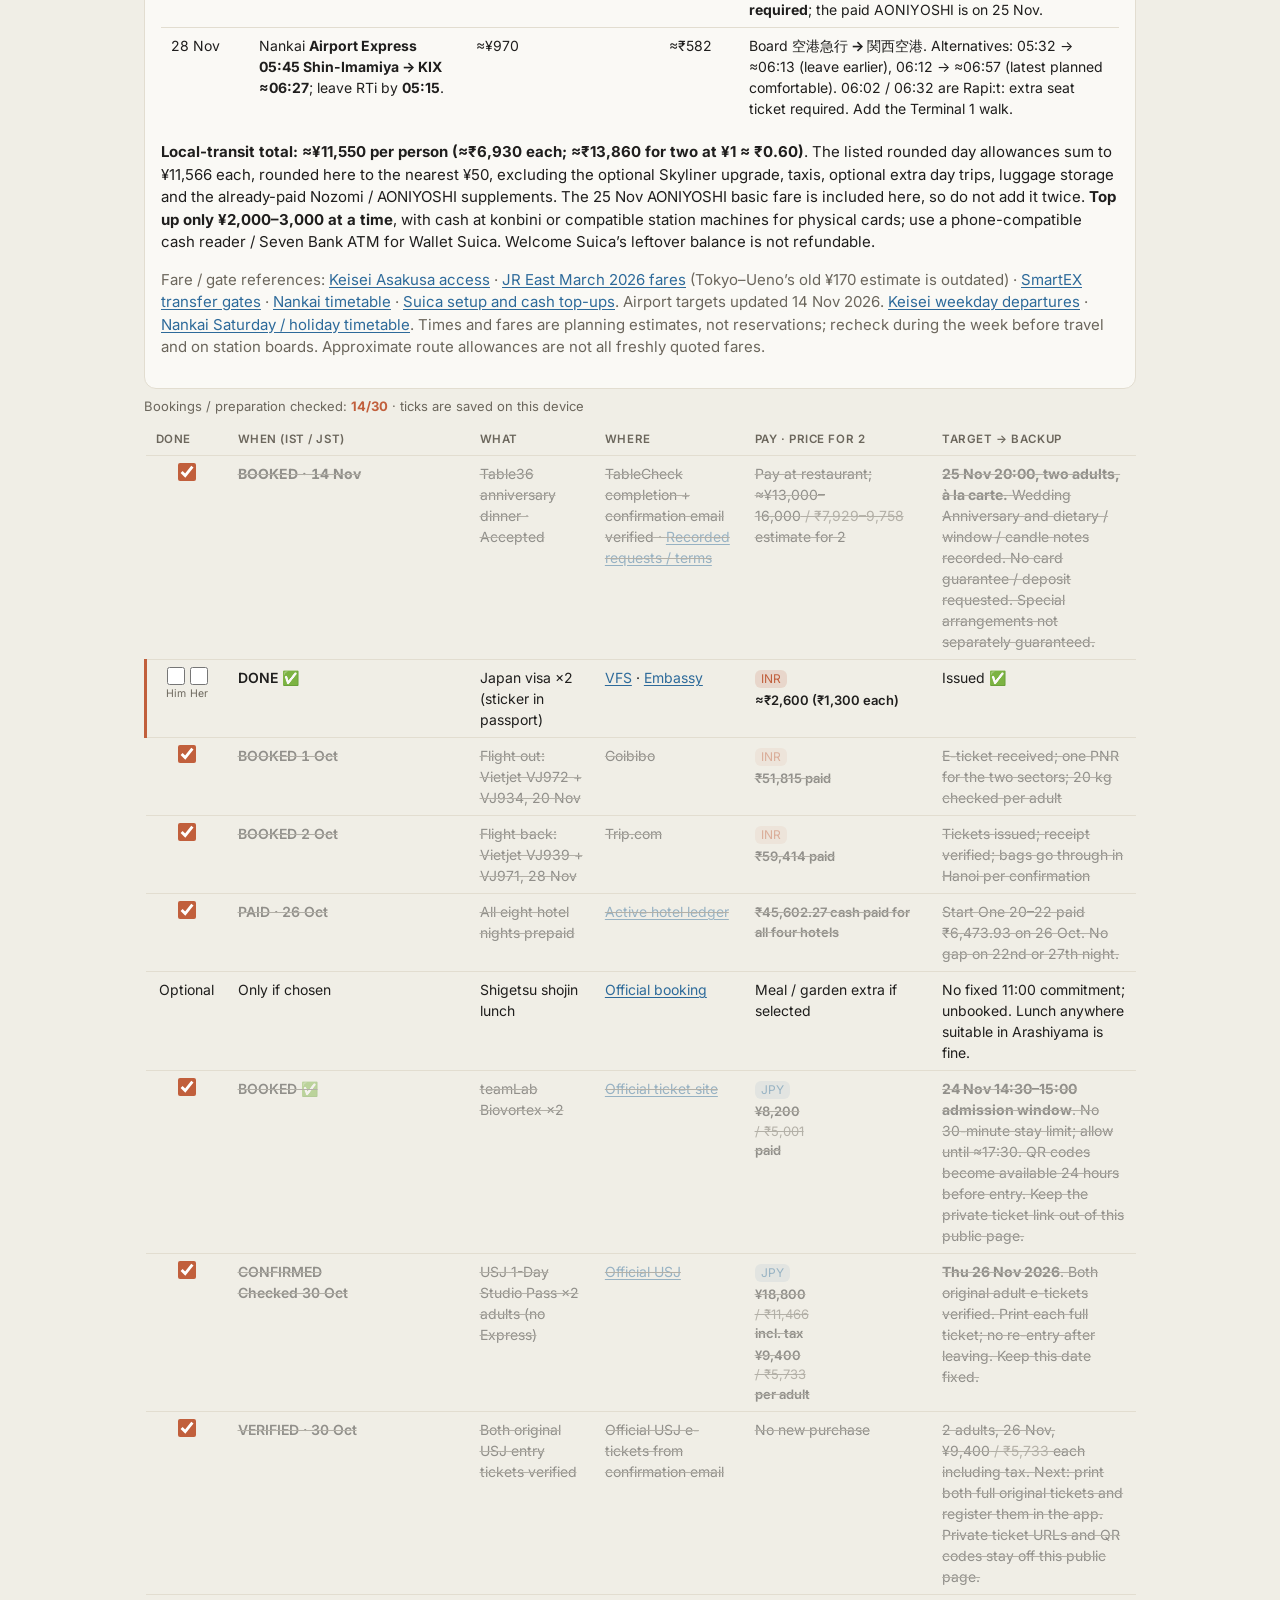
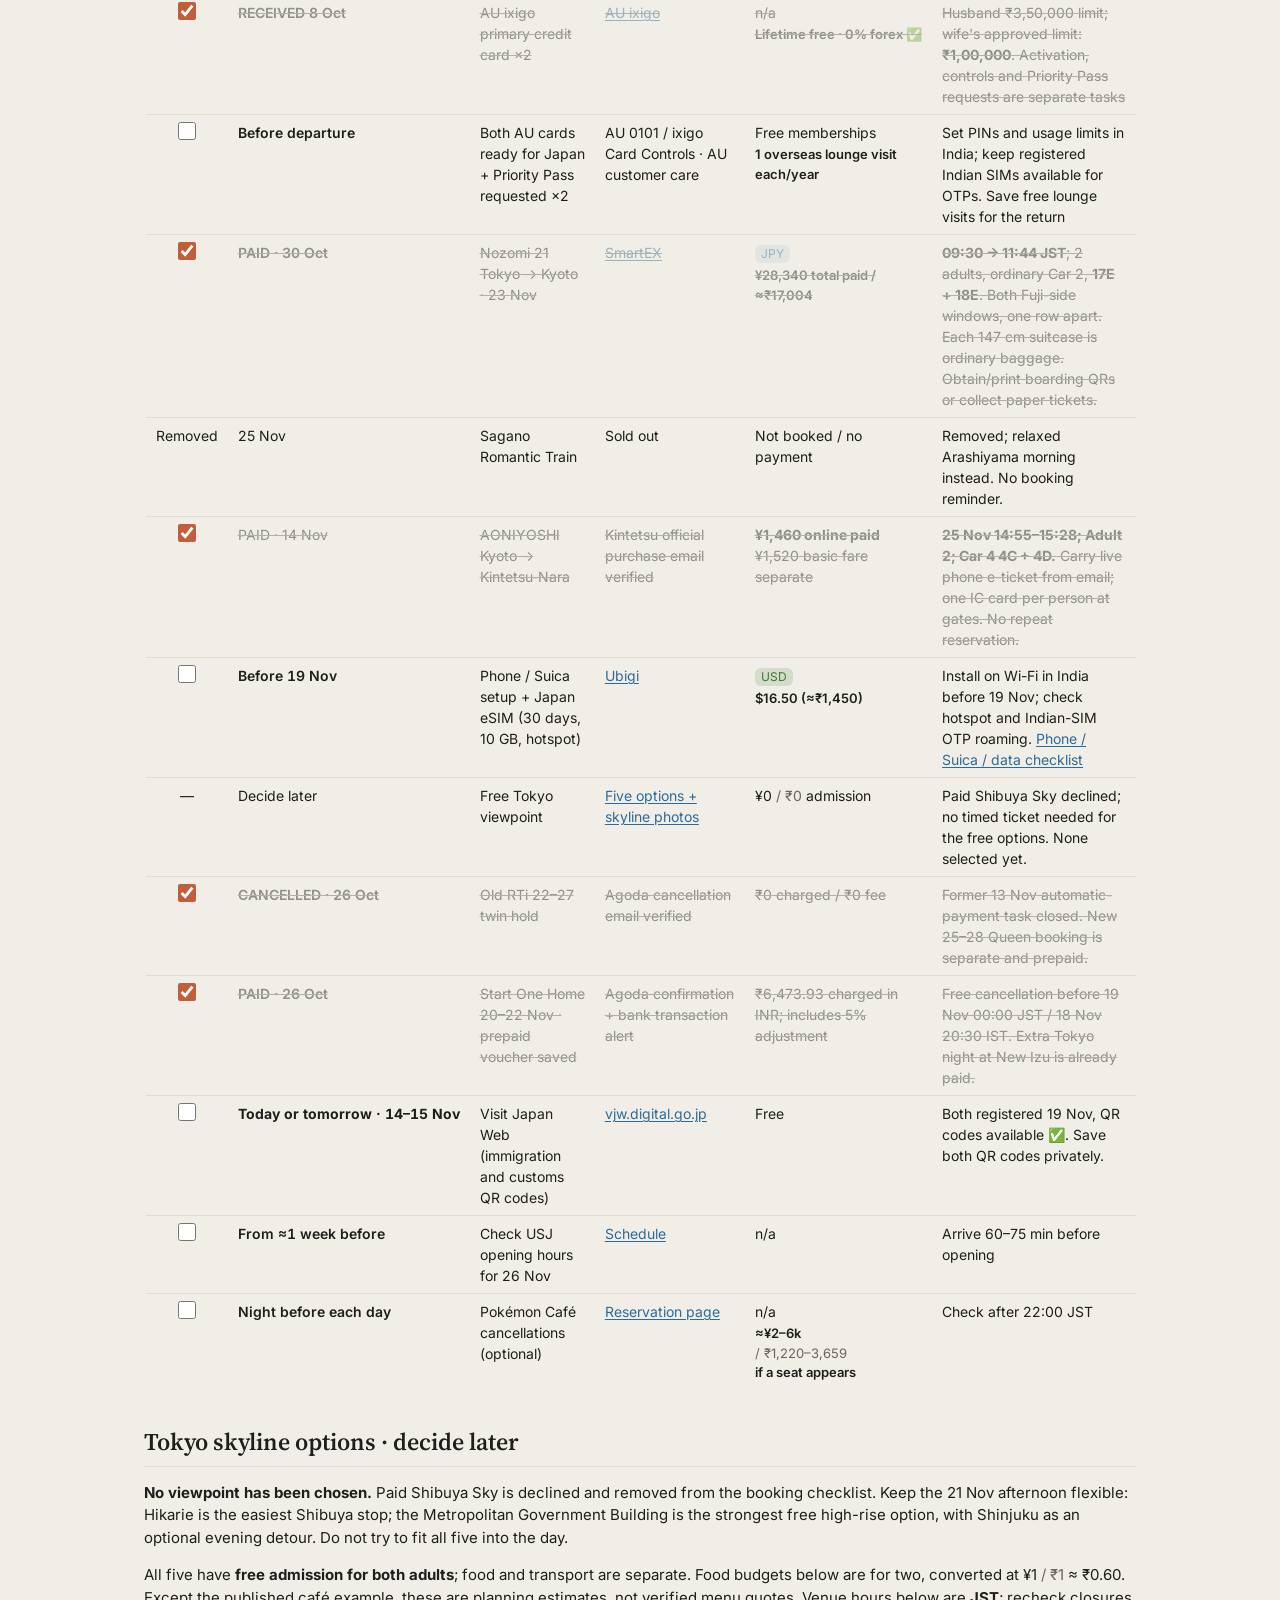
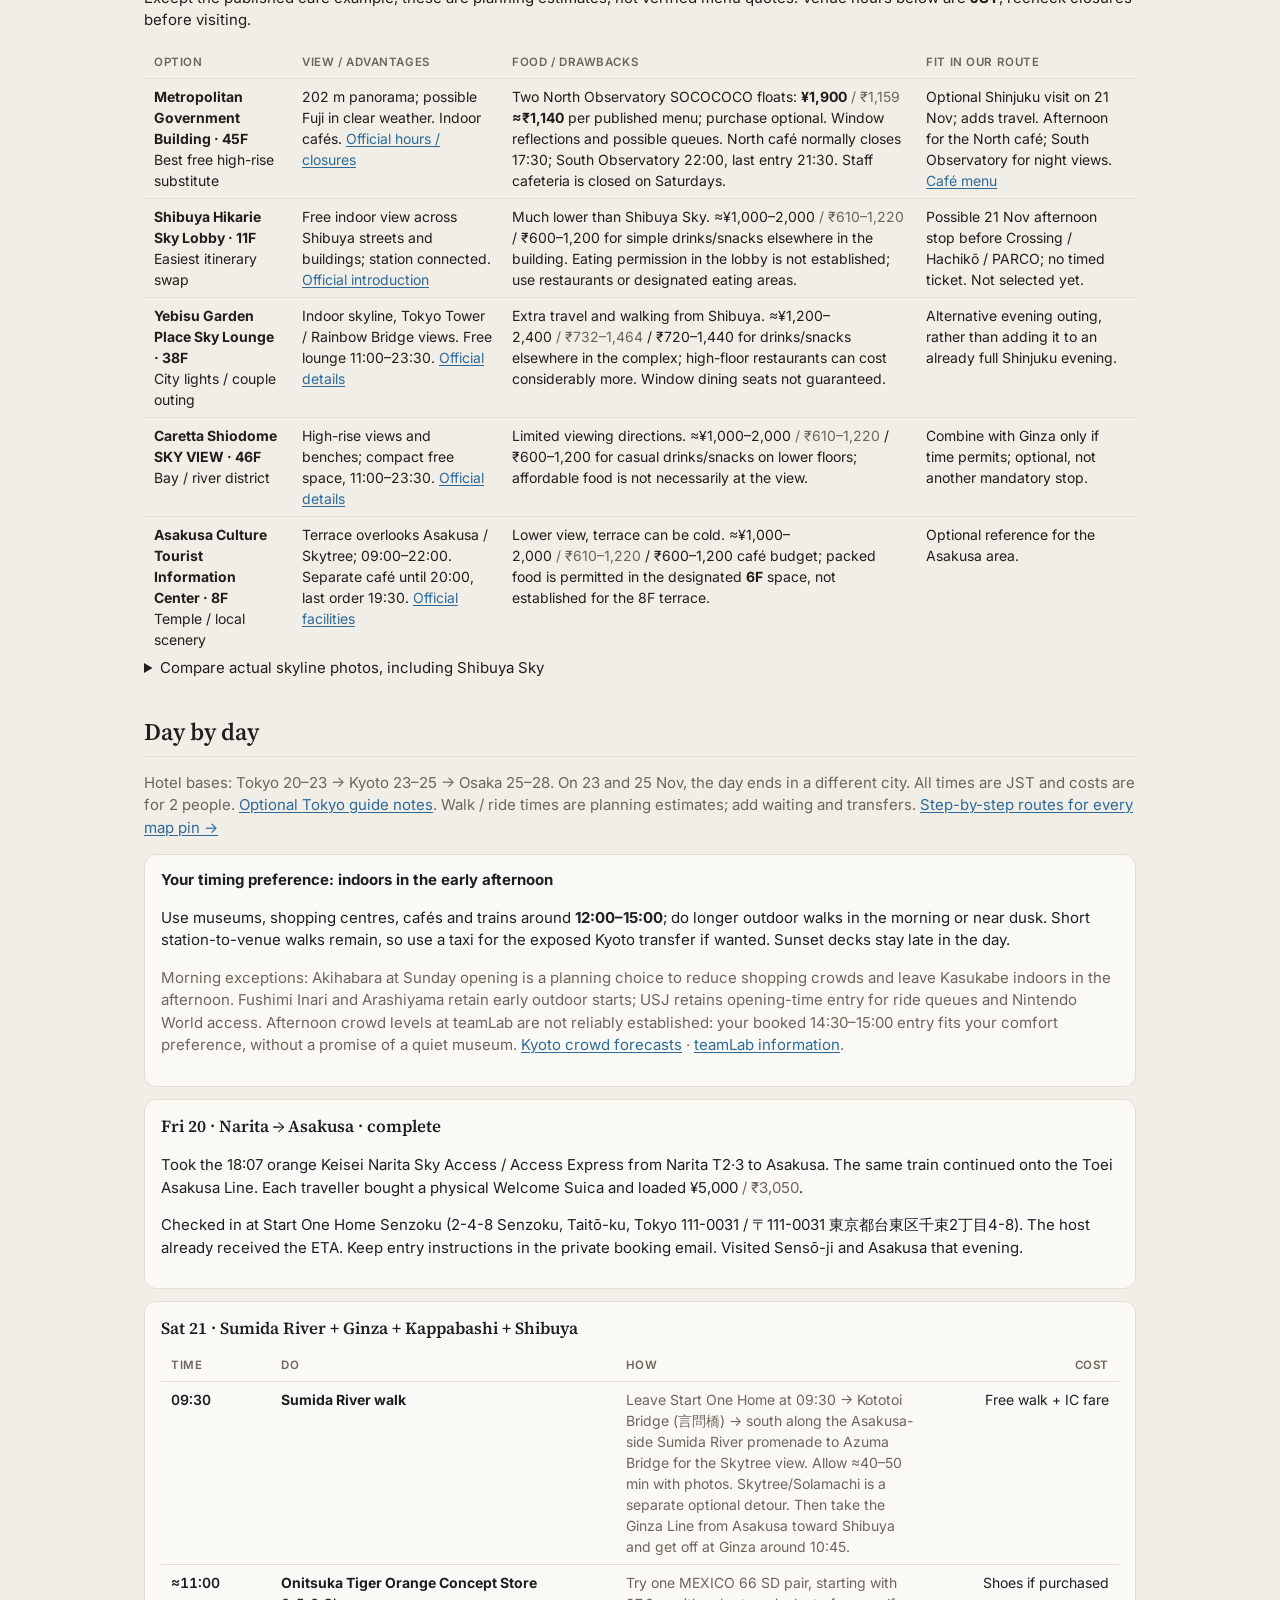
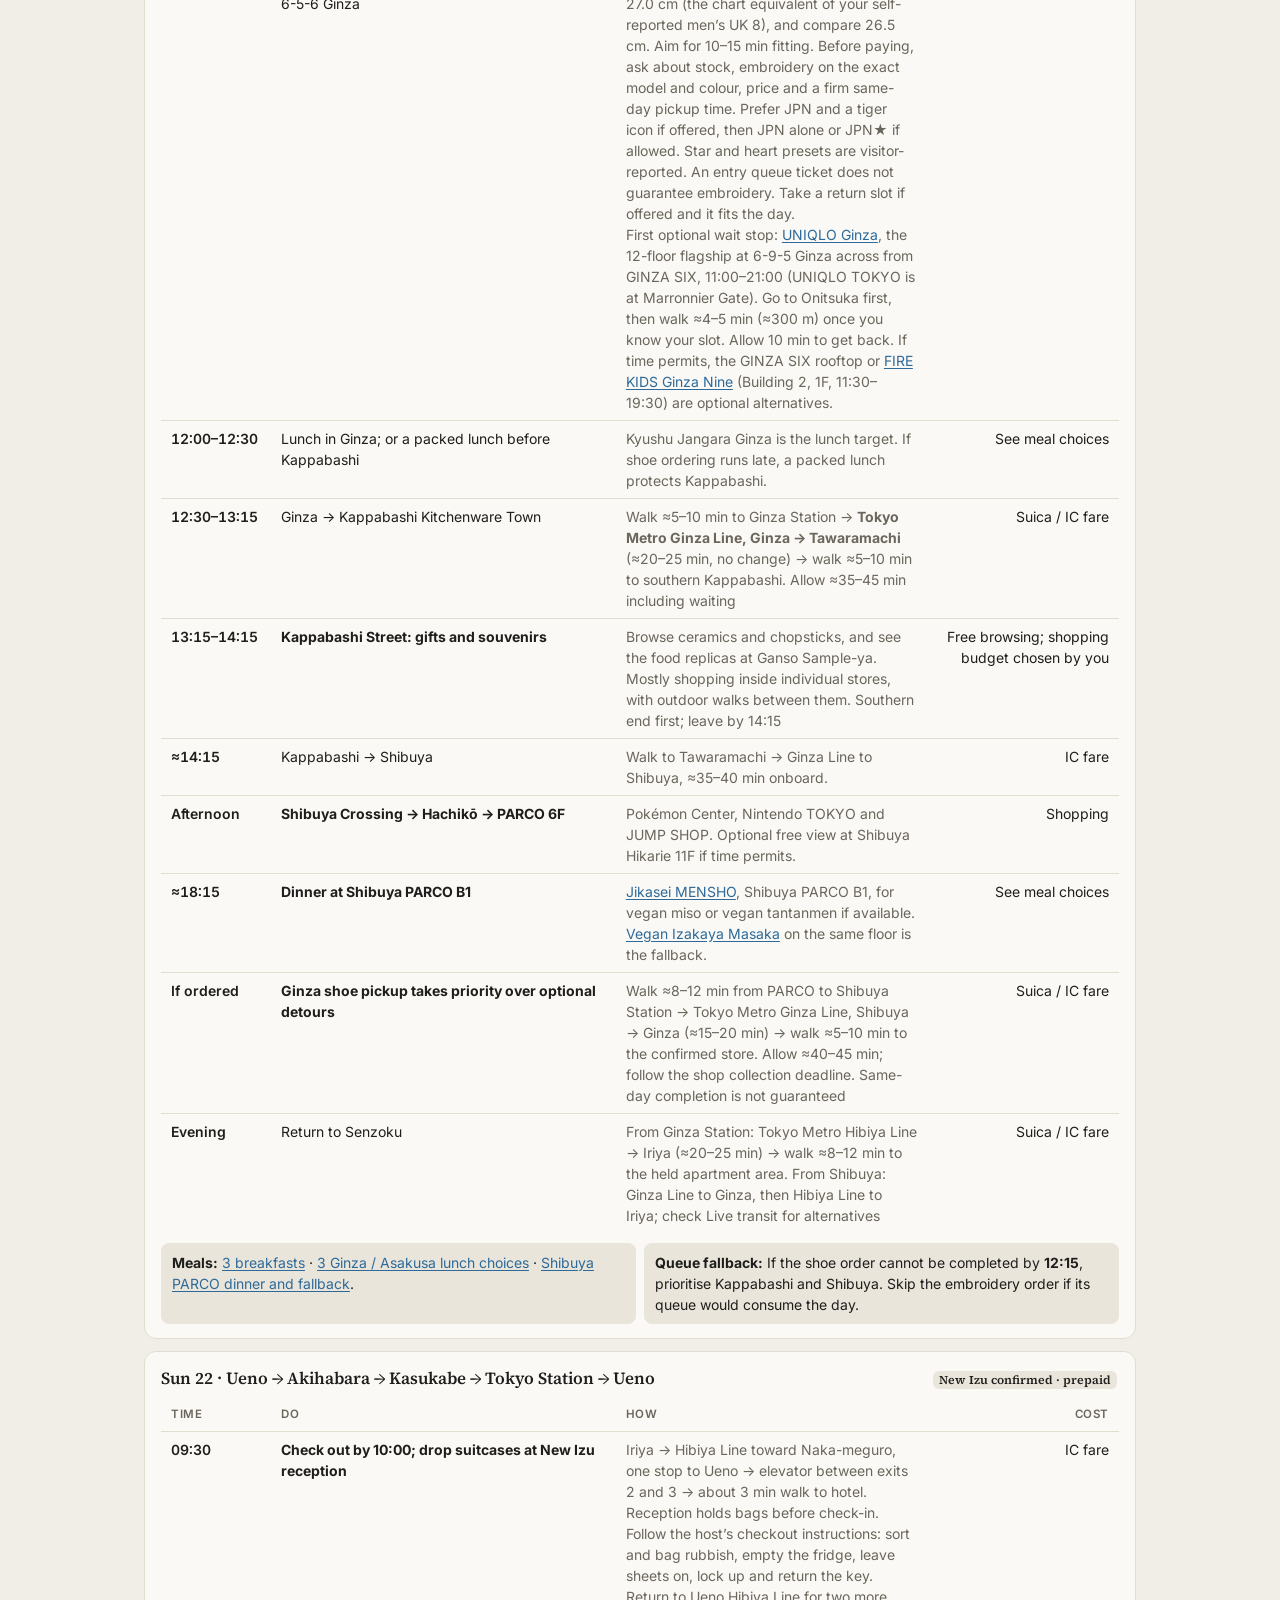
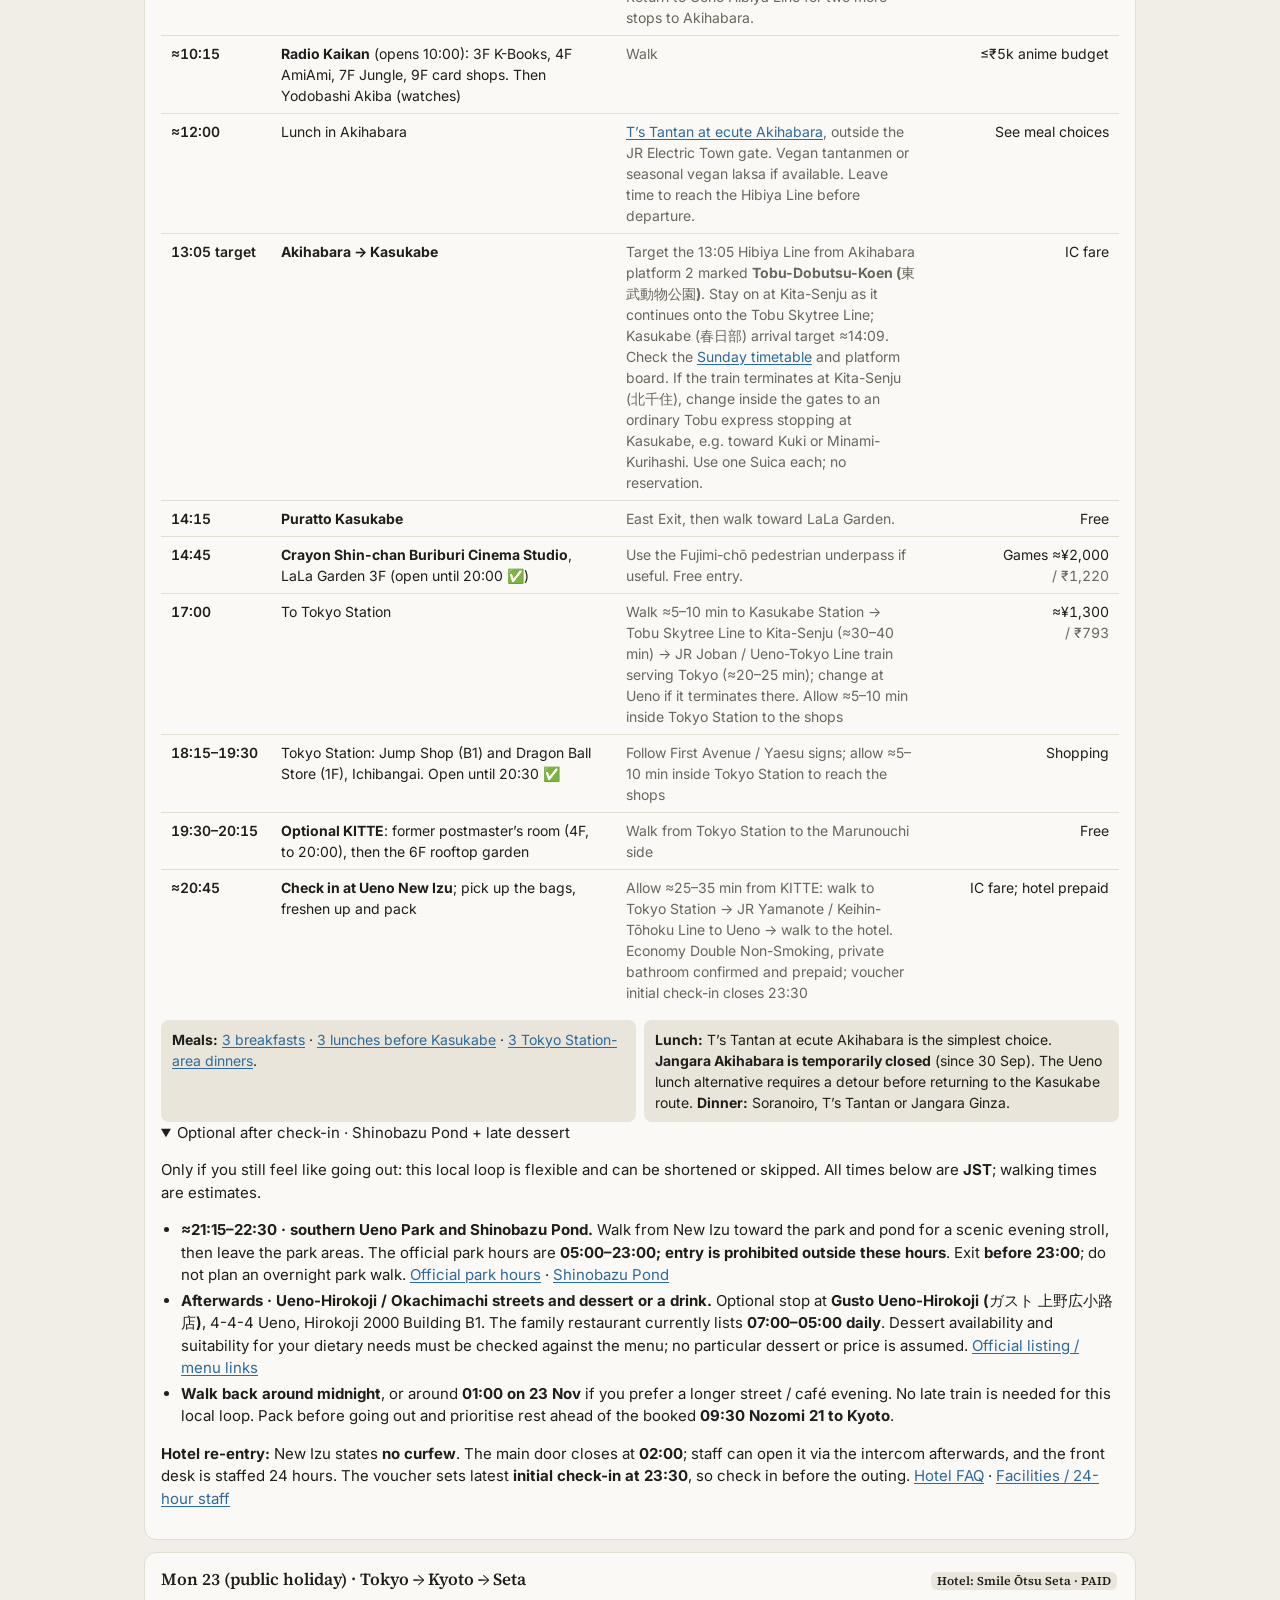
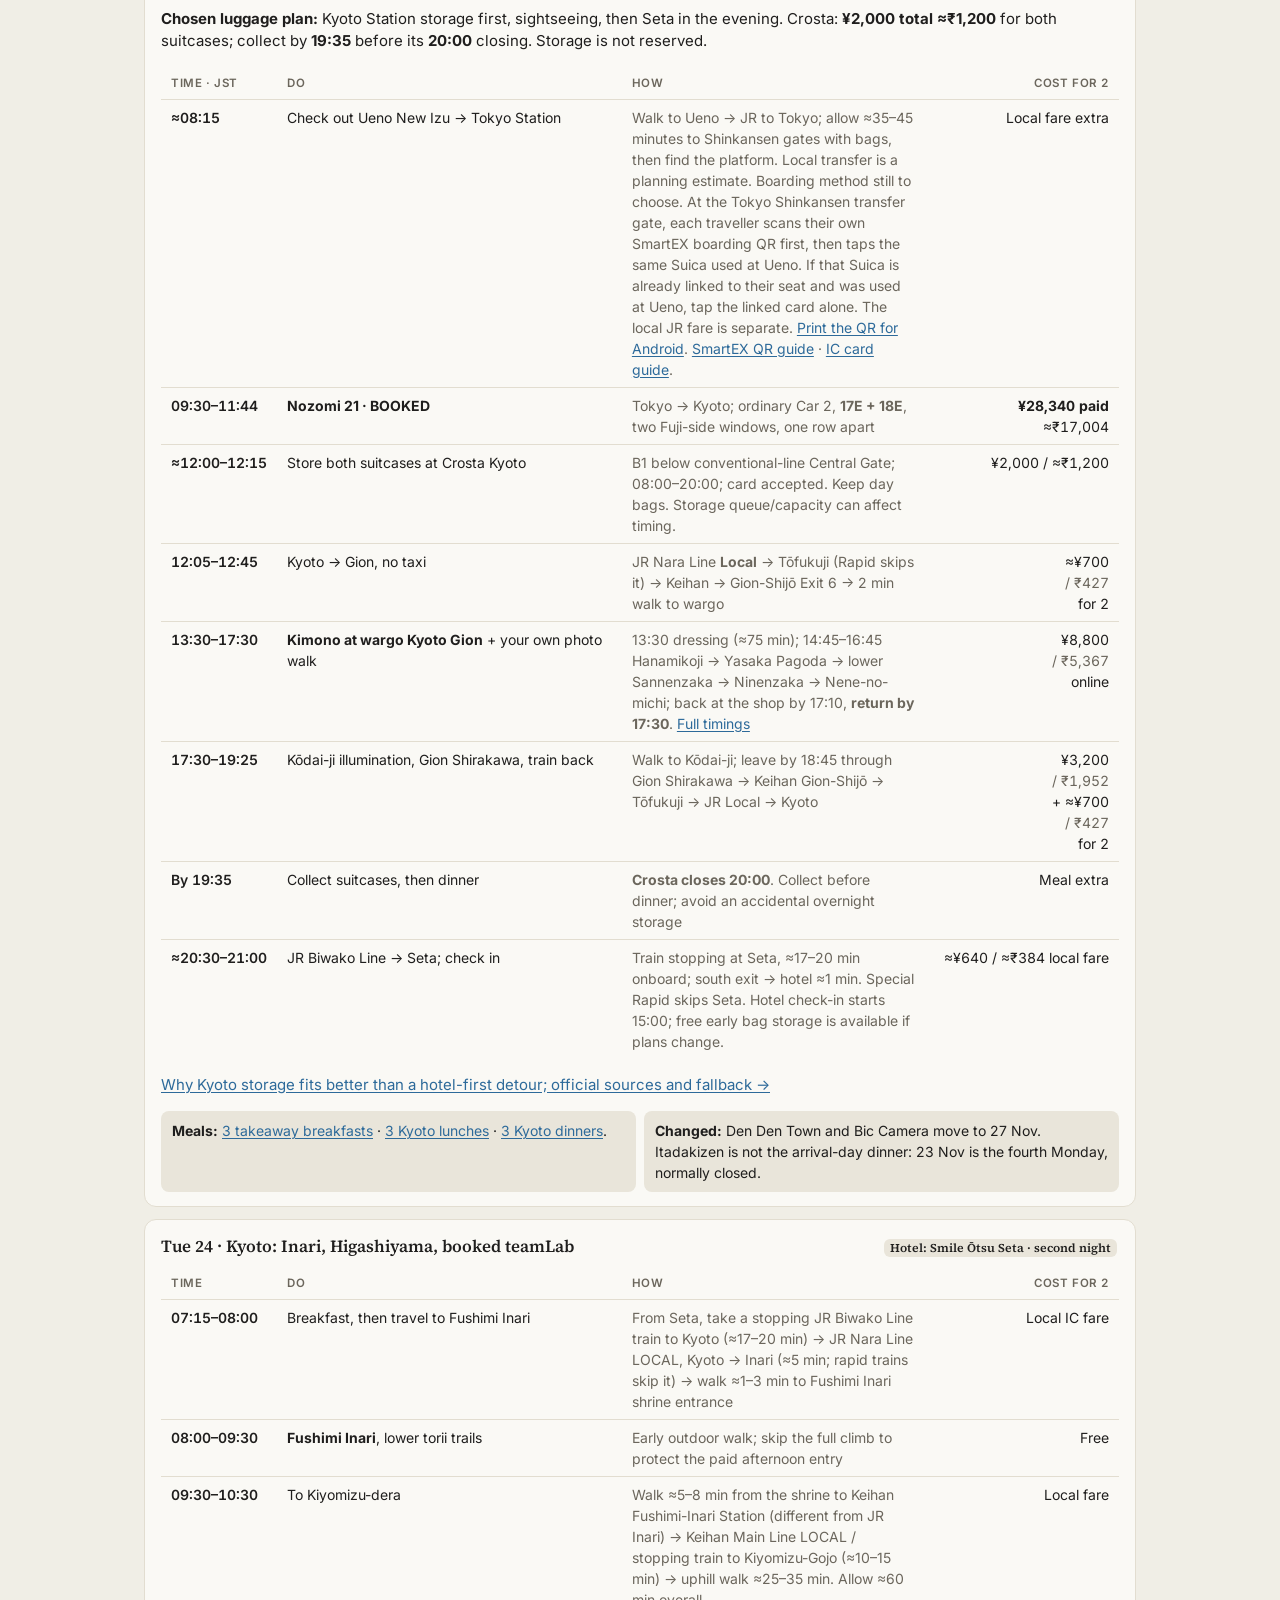
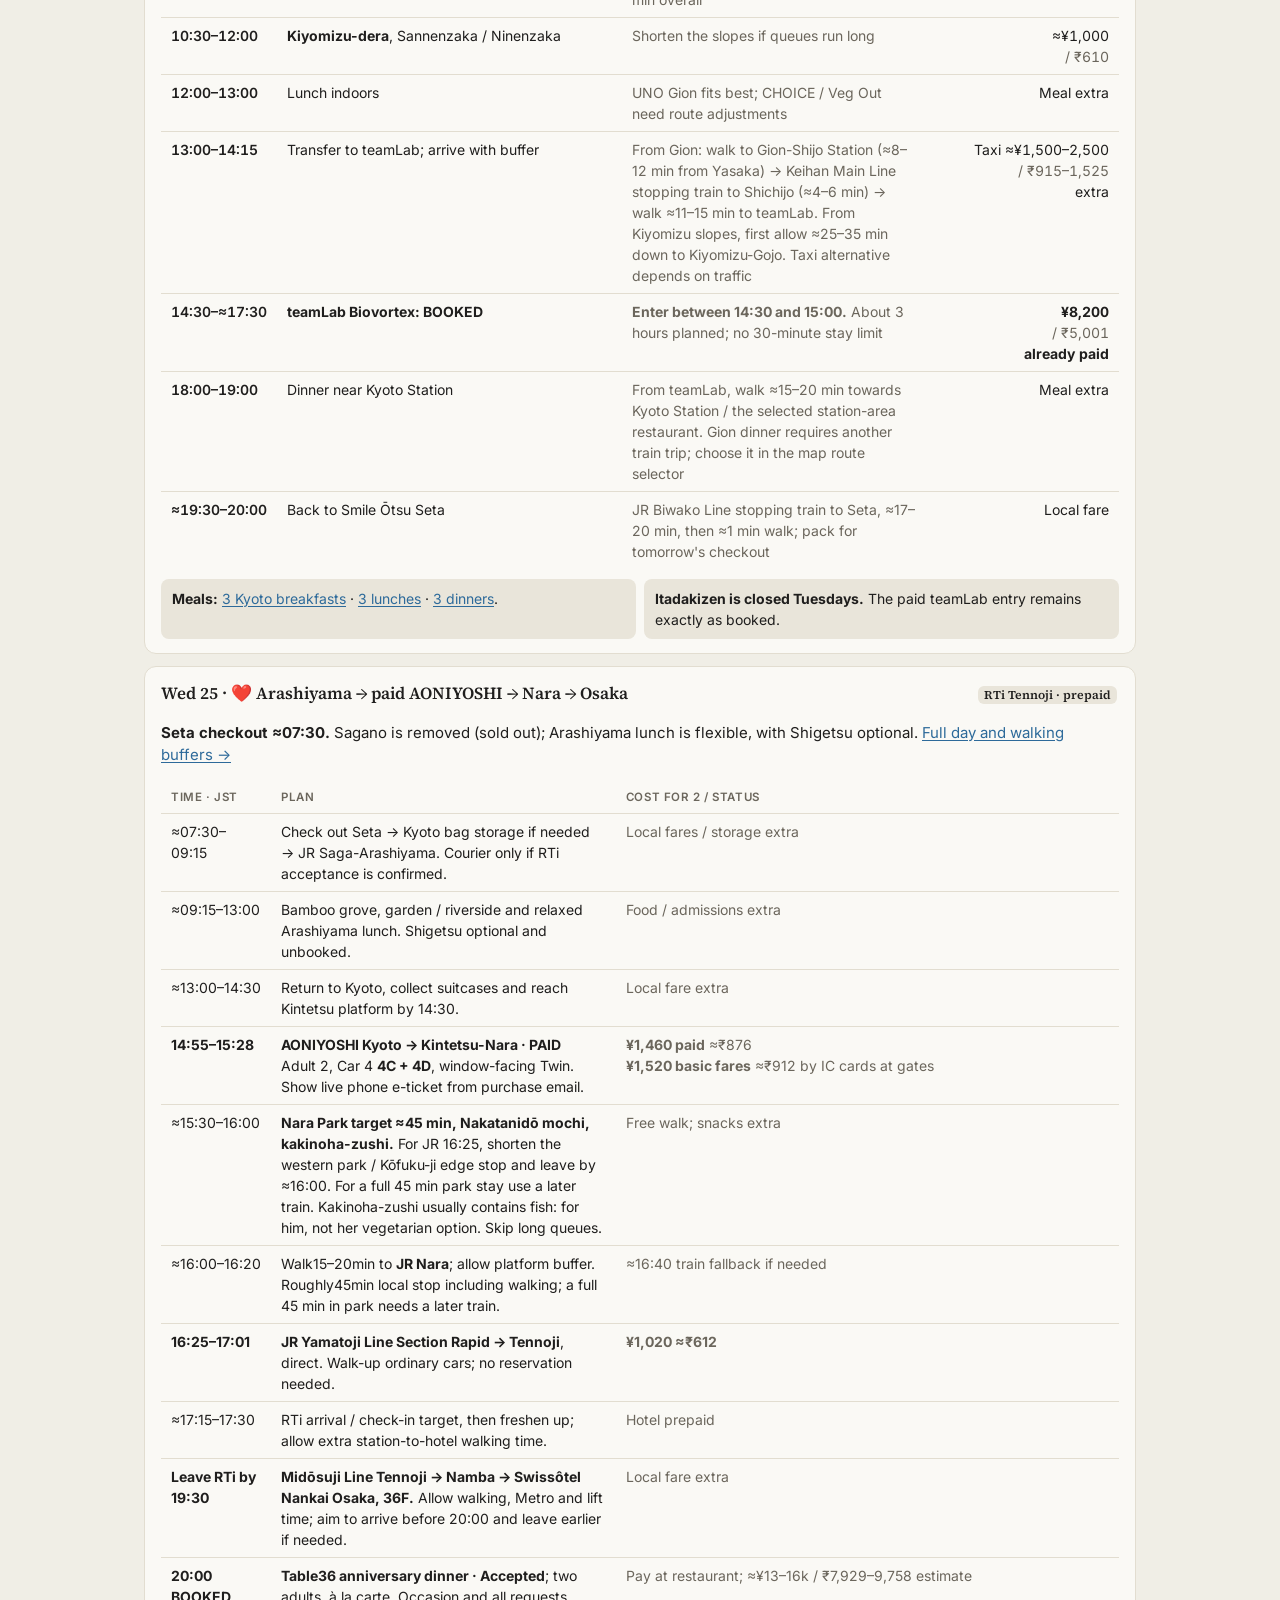
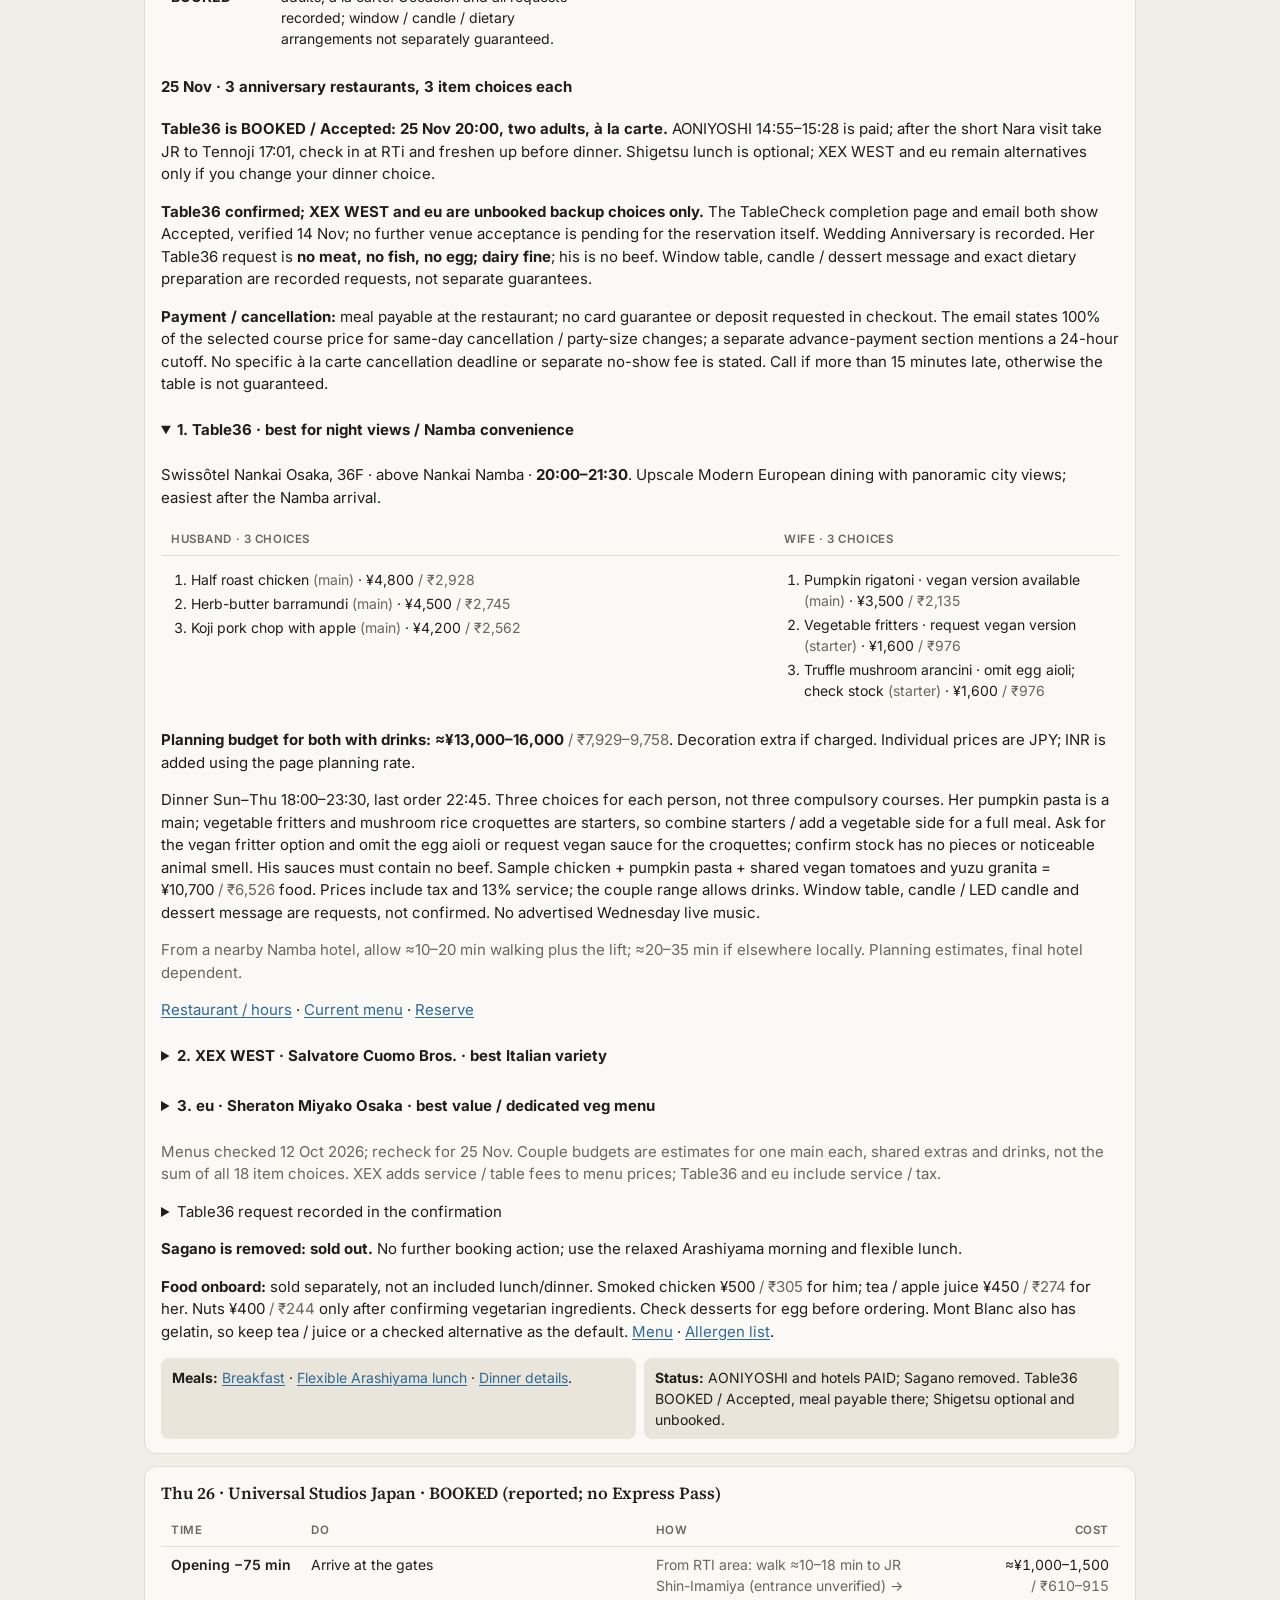
==== commit 3567c7a8: "Reconcile Tokyo itinerary after arrival" ====
--- a/index.html
+++ b/index.html
@@ -139,7 +139,7 @@
 <div class="card urgent">
 <ol>
 <li><b>Japan visa (both): DONE ✅, sticker visa in the passport.</b> Carry the passport that holds the visa sticker. No eVISA notice is needed.</li>
-<li><b>Flight out: BOOKED</b>, Vietjet VJ972 + VJ934, DEL 20 Nov 00:05 → Hanoi → NRT 15:25, ₹51,815 for 2. The e-ticket has arrived: both segments share one PNR; 20 kg checked baggage per adult is included (see Flights).</li>
+<li><b>Outbound complete · 20 Nov.</b> VJ972 Delhi T3 02:30 → Hanoi · VJ934 Hanoi 08:45 → Narita 15:50 (final scheduled times, local). ₹51,815 paid for two.</li>
 <li><b>Flight back: BOOKED</b> on Trip.com, ₹59,414 for 2. Tickets are issued; the e-itinerary and ₹59,414 receipt are saved privately. Vietjet VJ939 + VJ971, KIX 28 Nov 09:20 → Hanoi (6 h 05 m, bags go straight through ✅ booking page) → DEL 22:50.</li>
 <li><b>Hotels:</b> <b>all eight nights 20–28 Nov are prepaid</b>: Start One 20–22, New Izu 22–23, Smile Ōtsu Seta 23–25 and RTi Queen 25–28. Hotel cash paid totals ₹45,602.27. The old RTi 22–27 hold is cancelled free. <a href="travel-readiness.html#hotels">Amounts and cancellation dates</a>.</li>
 <li><b>teamLab Biovortex: BOOKED</b>, 24 Nov <b>14:30–15:00 entry</b>, two adults, ¥8,200 paid. <b>Table36: BOOKED / Accepted, 25 Nov 20:00 for two, à la carte.</b> Shigetsu lunch is optional and unbooked. <a href="#anniversary-dinner">Dinner choices / dietary details</a>.</li>
@@ -155,17 +155,17 @@
 <section id="book">
 <h2>Booking timeline</h2>
 <div class="card urgent" id="before-you-fly" data-noinr>
-<h3>Before you fly (by 19 Nov)</h3>
-<p><b>Updated 18 Nov:</b> <a href="#table36-booking">Table36 is BOOKED / Accepted for 25 Nov 20:00</a>. eSIM bought. Travel insurance skipped by choice. wargo kimono <b>BOOKED and paid</b> (23 Nov 13:30, ¥8,800; confirmation in email). <a href="#visit-japan-web">Visit Japan Web</a>: both registered ✅ (screenshot both QRs). Vietjet online check-in is refused for this booking, so check in at the Delhi counter, and chase the Priority Pass numbers with AU.</p>
+<h3>Trip checklist · arrival complete</h3>
+<p><b>Updated 18 Nov:</b> <a href="#table36-booking">Table36 is BOOKED / Accepted for 25 Nov 20:00</a>. eSIM bought. Travel insurance skipped by choice. wargo kimono <b>BOOKED and paid</b> (23 Nov 13:30, ¥8,800; confirmation in email). <a href="#visit-japan-web">Visit Japan Web</a>: both registered before arrival. Outbound check-in at Delhi and arrival in Japan are complete.</p>
 <ul class="prep-checklist">
 <li><label><input type="checkbox" data-k="prep-insurance-20261114"><span><b>Travel insurance:</b> skipped by choice (18 Nov). Carry enough card limit for a clinic visit; Japan has no public cover for visitors.</span></label></li>
 <li><label><input type="checkbox" data-k="prep-au-controls-20261114"><span><b>Both AU cards:</b> check activation, set PINs, enable international and contactless use with suitable limits. Both activated. <b>Priority Pass:</b> AU issues a physical card on request (6–7 days, probably after you leave). Each of you calls 1800 1200 1500 and asks AU to SMS/email the membership number and expiry once generated, then register it in the Priority Pass app for a digital card. Carry the issued Priority Pass and AU cards; app installation alone does not guarantee lounge entry. <a href="https://www.au.bank.in/personal-banking/credit-cards/ixigo-au-credit-card">AU benefit / request terms</a>.</span></label></li>
 <li><label><input type="checkbox" data-k="prep-esim-install-20261114"><span><b>eSIM: BOUGHT 18 Nov.</b> Ubigi Japan 10 GB / 30 days on the Pixel, installed and kept off; the plan starts when it connects in Japan (use by 17 May 2027). In Japan: switch it on, make it the data SIM, roaming on for Ubigi, hotspot for her iPhone. Keep bank-registered Indian SIMs on with international roaming service active for OTP texts; Indian mobile data roaming and automatic data switching off. <a href="#phones-suica-data">Phones, Suica and data instructions</a>.</span></label></li>
-<li><label><input type="checkbox" data-k="prep-wallet-suica-test-20261114"><span><b>Suica: two physical Welcome Suica cards at Narita.</b> Tried 18 Nov: Apple Wallet in India only takes Axis Bank cards, so her iPhone can’t load Suica. Buy one Welcome Suica each at Narita B1 (JR EAST Travel Service Center or red Welcome Suica machines). <a href="#phones-suica-data">Details</a>.</span></label></li>
+<li><label><input type="checkbox" data-k="prep-wallet-suica-test-20261114" data-def="1"><span><b>Welcome Suica acquired:</b> one physical card each, ¥5,000 loaded per card at Narita. <a href="#phones-suica-data">Cash top-up guide</a>.</span></label></li>
 <li><label><input type="checkbox" data-k="prep-nozomi-boarding-20261114"><span><b>Nozomi, already paid:</b> issue both QR tickets in SmartEX and print them (or use supported Apple Wallet tickets). Alternatively, issue the pickup code and collect paper tickets at a Tokyo Station Shinkansen machine: <b>pickup code + SmartEX login password</b> are needed; also carry the paying card in case staff need it. The card alone is insufficient. <a href="https://smart-ex.jp/en/entraining/ticket/place/">Official collection instructions</a>.</span></label></li>
 <li><label><input type="checkbox" data-k="prep-usj-print-app-20261114"><span><b>USJ, already paid:</b> print both full original e-tickets, and register both in the USJ app. The app does not replace the printed admission tickets required by your purchase. Keep ticket files and QR codes private.</span></label></li>
 <li><label><input type="checkbox" data-k="prep-rti-delivery-20261114"><span><b>Email RTi Tennoji:</b> ask whether they will accept a Yamato luggage delivery arriving on 25 Nov and what recipient / timing details to use. Acceptance remains unconfirmed; do not dispatch before checking.</span></label></li>
-<li><label><input type="checkbox" data-k="prep-start-one-arrival-20261114"><span><b>Message the Start One host:</b> advise arrival around 18:30 JST on 20 Nov and confirm the check-in instructions.</span></label></li>
+<li><label><input type="checkbox" data-k="prep-start-one-arrival-20261114" data-def="1"><span><b>Start One arrival done:</b> ETA emailed and checked in on 20 Nov.</span></label></li>
 <li><label><input type="checkbox" data-k="prep-kimono-decision-20261114"><span><b>23 Nov kimono: BOOKED + PAID 18 Nov.</b> wargo Kyoto Gion couple plan, <b>13:30</b>, 2 people, ¥8,800 including her hairstyling. Confirmation email received. Free cancellation until 2 days before. No photographer: bring a phone tripod + Bluetooth remote. <a href="plan.html#d23">Day plan</a>.</span></label></li>
 <li><label><input type="checkbox" data-k="prep-usj-lunch-20261114"><span><b>Her USJ lunch:</b> choose an in-park vegetarian option. <b>SAIDO is inside USJ’s New York area</b> and lists plant-based dishes; confirm the chosen dish suits her no-egg / no-meat preference. Do not leave the park for lunch: the Studio Pass has no re-entry. Outside food is generally prohibited; discuss any dietary exception with USJ crew rather than assuming food can be carried in. <a href="https://www.usj.co.jp/web/en/us/restaurants/saido">SAIDO</a> · <a href="https://www.usj.co.jp/web/en/us/service-guide/park-entry">Food rules</a>.</span></label></li>
 <li><label><input type="checkbox" data-k="prep-flight-food-20261114"><span><b>Both flights:</b> pack sealed, shelf-stable vegetarian food for her, subject to airline / security rules. Check ingredients and Japan’s quarantine rules for anything brought off the aircraft; sealed packaging alone is not blanket import permission. <a href="https://www.maff.go.jp/pps/j/introduction/english.html">Plant-food rules</a> · <a href="https://www.maff.go.jp/aqs/english/product/import.html">Animal-product rules</a>.</span></label></li>
@@ -180,10 +180,10 @@
 <div class="tw"><table>
 <thead><tr><th>Date</th><th>Journey / train</th><th>Approximate fare per person · JPY</th><th>≈ INR per person</th><th>Ticket / practical note</th></tr></thead>
 <tbody>
-<tr><td>20 Nov</td><td>Keisei <b>Access Express 16:47 → Asakusa ≈17:48</b>; backup <b>17:28 → ≈18:29</b>. Narita T2/3, target track 1, Haneda-bound via Toei Asakusa Line.</td><td>¥1,276 by IC</td><td>≈₹766</td><td><b>Asakusa (浅草) must be listed as a stop.</b> 18:47 goes to Keisei Ueno. Seated alternative: Skyliner 17:02 / 17:22 (≈¥2,580 each + Metro Ueno → Iriya); after missing 17:28 use 17:43 or a later suitable Skyliner, subject to seats. Taxi to Start One extra; backup may delay the host arrival estimate.</td></tr>
-<tr><td>21 Nov</td><td>Tokyo Metro Hibiya / Ginza lines: Iriya → Ginza → Tawaramachi → Shibuya; optional JR Shibuya → Shinjuku; return to Iriya</td><td>≈¥1,000 day allowance</td><td>≈₹600</td><td>Tap in / out for each journey; no reserved tickets.</td></tr>
-<tr><td>22 Nov</td><td>Hibiya Line Iriya → Ueno → Akihabara; Hibiya + Tobu to Kasukabe; Tobu + JR back to Tokyo; JR Tokyo → Ueno</td><td>To Kasukabe ≈¥700; back to Tokyo ≈¥650; Tokyo → Ueno ¥199 IC / ¥200 paper; <b>≈¥1,900 day allowance</b></td><td>≈₹1,140</td><td>Allowance includes the earlier local hops. Use ordinary Tobu services; a limited express would cost extra.</td></tr>
-<tr><td>23 Nov</td><td>JR Ueno → Tokyo; <b>paid Nozomi 21</b>; JR Local Kyoto → Tōfukuji + Keihan → Gion-Shijō and back; evening JR Kyoto → Seta</td><td>Ueno → Tokyo ¥199 IC / ¥200 paper; Kyoto ↔ Gion-Shijō ≈¥350 each way (≈¥700); Kyoto → Seta ≈¥320; <b>≈¥1,220 local allowance</b></td><td>≈₹732</td><td><b>QR plan:</b> exit JR local gates fully at Tokyo using Suica, then use each person’s SmartEX QR at the dedicated Shinkansen entrance; exit fully at Kyoto. Do not use an undesignated Suica instead of the Nozomi ticket. At a JR transfer gate, follow SmartEX’s <b>QR first, then IC</b> instructions. No taxi on 23 Nov: trains and walking only.</td></tr>
+<tr><td>20 Nov · complete</td><td>18:07 Keisei Access Express · Narita T2·3 → Asakusa via Toei Asakusa Line</td><td>≈¥1,276 by IC</td><td>≈₹766</td><td>Through train with ordinary unreserved seating.</td></tr>
+<tr><td>21 Nov</td><td>Walk via Sumida River → Asakusa; Ginza Line Asakusa → Ginza → Tawaramachi → Shibuya; conditional Ginza pickup or optional detour; Hibiya Line to Iriya for the return</td><td>≈¥1,000 day allowance</td><td>≈₹600</td><td>Tap in / out for each journey; no reserved tickets.</td></tr>
+<tr><td>22 Nov</td><td>Hibiya Line Iriya → Ueno → Akihabara; Hibiya + Tobu to Kasukabe; Tobu + JR back to Tokyo; JR Tokyo → Ueno</td><td>To Kasukabe ≈¥700; back to Tokyo ≈¥650; Tokyo → Ueno ¥199 IC / ¥200 paper; <b>≈¥1,900 day allowance</b></td><td>≈₹1,140</td><td>Allowance includes the earlier local hops. Aim for 13:05 from Akihabara platform 2, subject to the Sunday board. Use ordinary Tobu services.</td></tr>
+<tr><td>23 Nov</td><td>JR Ueno → Tokyo; <b>paid Nozomi 21</b>; JR Local Kyoto → Tōfukuji + Keihan → Gion-Shijō and back; evening JR Kyoto → Seta</td><td>Ueno → Tokyo ¥199 IC / ¥200 paper; Kyoto ↔ Gion-Shijō ≈¥350 each way (≈¥700); Kyoto → Seta ≈¥320; <b>≈¥1,220 local allowance</b></td><td>≈₹732</td><td>Boarding method still to choose. At the Tokyo Shinkansen transfer gate, each traveller scans their own SmartEX boarding QR first, then taps the same Suica used at Ueno. If that Suica is already linked to their seat and was used at Ueno, tap the linked card alone. The local JR fare is separate. <a href="https://smart-ex.jp/en/faq/category/detail/?id=542">Print the QR for Android</a>. <a href="https://smart-ex.jp/en/entraining/qr/">SmartEX QR guide</a> · <a href="https://smart-ex.jp/en/entraining/iccard/">IC card guide</a>. No taxi on 23 Nov: trains and walking only.</td></tr>
 <tr><td>24 Nov</td><td>JR Seta → Inari; Keihan Fushimi-Inari → Kiyomizu-Gojō; Keihan Gion-Shijō → Shichijō; JR Kyoto → Seta</td><td>≈¥500 + ¥230 + ¥170 + ¥320; <b>≈¥1,250 day allowance</b></td><td>≈₹750</td><td>Walk between sightseeing stops / teamLab as planned; additional transport is extra.</td></tr>
 <tr><td>25 Nov</td><td>JR Seta → Saga-Arashiyama → Kyoto; <b>AONIYOSHI 14:55 → Kintetsu-Nara</b>; JR Nara → Tennoji; Osaka Metro Tennoji ↔ Namba</td><td>≈¥650 + ¥240 + <b>¥760 basic fare</b> + ¥510 + ¥240 each way; <b>≈¥2,650 day allowance</b></td><td>≈₹1,590</td><td>AONIYOSHI supplement <b>already paid</b>: show the live phone e-ticket and pay the basic fare with a separate IC card per person. JR Yamatoji Line Section Rapid 16:25 → Tennoji 17:01 is walk-up; use a later train if the Nara stop runs over.</td></tr>
 <tr><td>26 Nov</td><td>JR Tennoji / Shin-Imamiya → Universal City and back, changing at Nishikujo</td><td>≈¥600 return</td><td>≈₹360</td><td>Ordinary JR trains; no seat reservation or additional USJ admission purchase.</td></tr>
@@ -226,7 +226,7 @@
 <div class="card"><b>Japan visa: sticker in passport</b><ul><li>Your visas were issued as stickers in your passports, so there is no eVISA "issuance notice" to show. Carry the passport the sticker is in, and check that the name, passport number, "enter before" date and duration of stay (at least 9 days) are right.</li><li>Applied through VFS: passport, photo, application form, bank statements, flight and hotel bookings, and itinerary.</li><li>Fees: about ₹500 embassy fee + ₹800 VFS fee per person ≈.</li></ul></div>
 <div class="card"><b>teamLab Biovortex</b><ul><li><b>BOOKED 24 Nov 14:30–15:00 entry for two adults, ¥8,200 paid.</b> This is an entry window, not a 30-minute visit. Allow about 3 hours; eat before entering. Your ticket says no duration limit after admission and no re-entry.</li><li>Official hours: 09:00–21:00, last entry 19:30 ✅. The published November closures are 17 and 19 Nov; recheck hours before visiting.</li><li>Official tickets allow up to 3 date/time changes, normally at least 2 hours before entry, subject to availability, ticket type and price conditions. No refunds. <a href="https://www.teamlab.art/e/kyoto/" target="_blank">Official information / FAQ</a>.</li></ul></div>
 <div class="card"><b>Tokyo views · undecided</b><p>Compare <a href="#tokyo-viewpoints">five free viewpoints and skyline photos</a>. Paid Shibuya Sky is declined; no booking reminder remains.</p></div>
-<div data-noinr class="card"><b>SmartEX · Nozomi 21 · PAID</b><ul><li>23 Nov <b>Tokyo 09:30 → Kyoto 11:44 JST</b>; 2 adults, ordinary <b>Car 2, 17E + 18E</b>; <b>¥28,340 paid in JPY</b> (≈₹17,004). Local trains are separate.</li><li><b>Nozomi boarding:</b> SmartEX confirms the purchase; save the confirmation separately from the two boarding tickets. Each seat needs its own QR ticket (print before arrival, or use Apple Wallet on a supported iPhone), a correctly designated IC card, or collected paper tickets. The booking currently says “Scan QR-Ticket or pick up ticket”; IC cards have not been designated. <a href="https://smart-ex.jp/en/reservation/reserve_smart/sp/">Official boarding methods</a>. The printable receipt becomes available from the day after purchase: <b>31 Oct JST</b>. <a href="https://smart-ex.jp/en/reservation/reserve_smart/purchase_history/">Receipt rules</a>.</li><li>Each suitcase is <b>69 × 29 × 49 cm = 147 cm</b> including wheels/handles as measured. This is within the 160 cm ordinary-baggage category, so no oversized-baggage seat is needed for these bags. Use the overhead rack or an available shared deck storage area; space is not reserved. Do not use another passenger’s reserved space behind the last row. <a href="https://global.jr-central.co.jp/en/info/oversized-baggage/">JR baggage rules</a>.</li></ul></div>
+<div data-noinr class="card"><b>SmartEX · Nozomi 21 · PAID</b><ul><li>23 Nov <b>Tokyo 09:30 → Kyoto 11:44 JST</b>; 2 adults, ordinary <b>Car 2, 17E + 18E</b>; <b>¥28,340 paid in JPY</b> (≈₹17,004). Local trains are separate.</li><li><b>Nozomi boarding:</b> Boarding method still to choose. At the Tokyo Shinkansen transfer gate, each traveller scans their own SmartEX boarding QR first, then taps the same Suica used at Ueno. If that Suica is already linked to their seat and was used at Ueno, tap the linked card alone. The local JR fare is separate. <a href="https://smart-ex.jp/en/faq/category/detail/?id=542">Print the QR for Android</a>. <a href="https://smart-ex.jp/en/entraining/qr/">SmartEX QR guide</a> · <a href="https://smart-ex.jp/en/entraining/iccard/">IC card guide</a>. The printable receipt becomes available from the day after purchase: <b>31 Oct JST</b>. <a href="https://smart-ex.jp/en/reservation/reserve_smart/purchase_history/">Receipt rules</a>.</li><li>Each suitcase is <b>69 × 29 × 49 cm = 147 cm</b> including wheels/handles as measured. This is within the 160 cm ordinary-baggage category, so no oversized-baggage seat is needed for these bags. Use the overhead rack or an available shared deck storage area; space is not reserved. Do not use another passenger’s reserved space behind the last row. <a href="https://global.jr-central.co.jp/en/info/oversized-baggage/">JR baggage rules</a>.</li></ul></div>
 <div data-noinr class="card"><b>USJ · 26 Nov · CONFIRMED</b><ul><li><b>USJ confirmed · Thu 26 Nov 2026:</b> both separate adult 1-Day Studio Pass e-tickets were opened and checked on 30 Oct. <b>¥9,400 each, ¥18,800 total including tax</b> (≈₹11,280 at ¥1 ≈ ₹0.60). No Express Pass in this order. <b>Print each full original ticket</b>: these tickets require a printed QR ticket and say an image of a ticket is not accepted. Register both tickets in the official app for park functions; this does not replace the printed admission tickets. No re-entry after leaving; Super Nintendo World timed/standby entry remains separate and subject to the day’s rules.</li><li>Keep the two private original ticket links available on both phones and carry the full printed tickets. Save files privately; do not publish QR codes.</li></ul></div>
 <div class="card"><b>Shigetsu / Itadakizen</b><ul><li>Shigetsu: Yuki ¥3,800 (book 2+ days ahead) / Tsuki ¥6,500 / Hana ¥9,000 (3+ days ahead), plus a <b>¥500 garden fee</b> each. Closed Thursdays ✅. No animal ingredients at all ✅.</li><li>Itadakizen: fully vegan. Wednesday dinner 18:00–22:30, last entry 21:00, 2-hour tables ✅.</li></ul></div>
 </div>
@@ -242,7 +242,7 @@
 <tr><td><b>Shibuya Hikarie Sky Lobby · 11F</b><br>Easiest itinerary swap</td><td>Free indoor view across Shibuya streets and buildings; station connected. <a href="https://www.hikarie.jp/times/food/worker-survey-ranking-part2/">Official introduction</a></td><td>Much lower than Shibuya Sky. ≈¥1,000–2,000 / ₹600–1,200 for simple drinks/snacks elsewhere in the building. Eating permission in the lobby is not established; use restaurants or designated eating areas.</td><td>Possible 21 Nov afternoon stop before Crossing / Hachikō / PARCO; no timed ticket. Not selected yet.</td></tr>
 <tr><td><b>Yebisu Garden Place Sky Lounge · 38F</b><br>City lights / couple outing</td><td>Indoor skyline, Tokyo Tower / Rainbow Bridge views. Free lounge 11:00–23:30. <a href="https://gardenplace.jp/special_topic/detail/topofyebisu">Official details</a></td><td>Extra travel and walking from Shibuya. ≈¥1,200–2,400 / ₹720–1,440 for drinks/snacks elsewhere in the complex; high-floor restaurants can cost considerably more. Window dining seats not guaranteed.</td><td>Alternative evening outing, rather than adding it to an already full Shinjuku evening.</td></tr>
 <tr><td><b>Caretta Shiodome SKY VIEW · 46F</b><br>Bay / river district</td><td>High-rise views and benches; compact free space, 11:00–23:30. <a href="https://www.caretta.jp/skyrestaurants/">Official details</a></td><td>Limited viewing directions. ≈¥1,000–2,000 / ₹600–1,200 for casual drinks/snacks on lower floors; affordable food is not necessarily at the view.</td><td>Combine with Ginza only if time permits; optional, not another mandatory stop.</td></tr>
-<tr><td><b>Asakusa Culture Tourist Information Center · 8F</b><br>Temple / local scenery</td><td>Terrace overlooks Asakusa / Skytree; 09:00–22:00. Separate café until 20:00, last order 19:30. <a href="https://www.city.taito.lg.jp/bunka_kanko/kankoinfo/info/oyakudachi/kankocenter/a-tic-gaiyo.html">Official facilities</a></td><td>Lower view, terrace can be cold. ≈¥1,000–2,000 / ₹600–1,200 café budget; packed food is permitted in the designated <b>6F</b> space, not established for the 8F terrace.</td><td>Already an optional 20 Nov Asakusa stop near our Tokyo base; skip if tired after flying.</td></tr>
+<tr><td><b>Asakusa Culture Tourist Information Center · 8F</b><br>Temple / local scenery</td><td>Terrace overlooks Asakusa / Skytree; 09:00–22:00. Separate café until 20:00, last order 19:30. <a href="https://www.city.taito.lg.jp/bunka_kanko/kankoinfo/info/oyakudachi/kankocenter/a-tic-gaiyo.html">Official facilities</a></td><td>Lower view, terrace can be cold. ≈¥1,000–2,000 / ₹600–1,200 café budget; packed food is permitted in the designated <b>6F</b> space, not established for the 8F terrace.</td><td>Optional reference for the Asakusa area.</td></tr>
 </tbody></table></div>
 <details><summary>Compare actual skyline photos, including Shibuya Sky</summary><div class="grid">
 <figure class="card" style="margin:0"><figcaption><b>Shibuya Sky · paid comparison only</b></figcaption><a href="https://www.timeout.com/tokyo/news/five-things-to-do-at-the-new-shibuya-scramble-square-103019"><img loading="lazy" src="https://media.timeout.com/images/105547051/630/472/image.jpg" alt="City view from Shibuya Sky · paid comparison only" style="width:100%;height:250px;object-fit:contain"></a><small>Photo: <a href="https://www.timeout.com/tokyo/news/five-things-to-do-at-the-new-shibuya-scramble-square-103019">Time Out / Shibuya Scramble Square</a></small></figure>
@@ -257,56 +257,47 @@
 <!-- ============ DAYS ============ -->
 <section id="days">
 <h2>Day by day</h2>
-<p class="mut">Hotel bases: Tokyo 20–23 → Kyoto 23–25 → Osaka 25–28. On 23 and 25 Nov, the day ends in a different city. All times are JST and costs are for 2 people. Walk / ride times are planning estimates; add waiting and transfers. <a href="stays-maps.html#maps">Step-by-step routes for every map pin →</a></p>
+<p class="mut">Hotel bases: Tokyo 20–23 → Kyoto 23–25 → Osaka 25–28. On 23 and 25 Nov, the day ends in a different city. All times are JST and costs are for 2 people. <a href="plan.html#tokyo-guide-notes">Optional Tokyo guide notes</a>. Walk / ride times are planning estimates; add waiting and transfers. <a href="stays-maps.html#maps">Step-by-step routes for every map pin →</a></p>
 <div class="card"><b>Your timing preference: indoors in the early afternoon</b><p>Use museums, shopping centres, cafés and trains around <b>12:00–15:00</b>; do longer outdoor walks in the morning or near dusk. Short station-to-venue walks remain, so use a taxi for the exposed Kyoto transfer if wanted. Sunset decks stay late in the day.</p><p class="mut">Morning exceptions: Akihabara at Sunday opening is a planning choice to reduce shopping crowds and leave Kasukabe indoors in the afternoon. Fushimi Inari and Arashiyama retain early outdoor starts; USJ retains opening-time entry for ride queues and Nintendo World access. Afternoon crowd levels at teamLab are not reliably established: your booked 14:30–15:00 entry fits your comfort preference, without a promise of a quiet museum. <a href="https://global.kyoto.travel/en/comfort/" target="_blank">Kyoto crowd forecasts</a> · <a href="https://www.teamlab.art/e/kyoto/" target="_blank">teamLab information</a>.</p></div>
 
-<div class="card day"><h3><span>Thu 19 → Fri 20 · Fly to Tokyo</span><span class="chip">Hotel: Senzoku, Tokyo</span></h3>
+<div class="card day"><h3><span>Fri 20 · Narita → Asakusa · complete</span></h3>
+<p>Took the 18:07 orange Keisei Narita Sky Access / Access Express from Narita T2·3 to Asakusa. The same train continued onto the Toei Asakusa Line. Each traveller bought a physical Welcome Suica and loaded ¥5,000.</p>
+<p>Checked in at Start One Home Senzoku (2-4-8 Senzoku, Taitō-ku, Tokyo 111-0031 / 〒111-0031 東京都台東区千束2丁目4-8). The host already received the ETA. Keep entry instructions in the private booking email. Visited Sensō-ji and Asakusa that evening.</p>
+<p class="x mut">Keisei reference: Access Express is ordinary unreserved seating. Keep suitcases with you and clear of doors and aisles. On future trips, check the board for Asakusa (浅草). For the Skyliner, Suica covers the base fare and a separate reserved Skyliner ticket is required.</p>
+</div>
+
+<div class="card day" id="tokyo-21"><h3><span>Sat 21 · Sumida River + Ginza + Kappabashi + Shibuya</span></h3>
 <div class="tw"><table>
 <tr><th>Time</th><th>Do</th><th>How</th><th>Cost</th></tr>
-<tr><td class="t">Thu 19 Nov 21:05</td><td>Be at Delhi T3 (3 h before an international flight)</td><td>Vietjet VJ972 leaves <b>00:05 Fri 20 Nov</b> → Hanoi 05:35 (2 h 45 m layover) → VJ934 08:20</td><td>n/a</td></tr>
-<tr><td class="t">15:25</td><td>Land at Narita (NRT). Immigration (Visit Japan Web QR) → a Welcome Suica for each of you (B1) → Ubigi eSIM on + hotspot</td><td>Immigration ≈1 h</td><td>Suica ¥2,000+ each</td></tr>
-<tr><td class="t"><b>16:47 → ≈17:48</b><br>Backup 17:28 → ≈18:29</td><td>Narita T2·3 → Asakusa</td><td><b>Keisei Access Express</b>, track 1 target, Haneda-bound via Toei Asakusa Line; check Asakusa (浅草) is a stop. No seat reservation.</td><td>≈¥2,552 for 2</td></tr>
-<tr><td class="t">≈18:30 target</td><td>Check in Start One</td><td>Taxi or luggage walk from Asakusa; confirm the entrance. The 17:28 train reaches Asakusa around 18:29, so allow a later hotel arrival and update the host if needed.</td><td>Taxi extra</td></tr>
-<tr><td class="t">19:30</td><td>Dinner, then Senso-ji temple lit up at night</td><td>Walk</td><td>Free</td></tr>
-</table></div>
-<p class="x mut"><b>20 Nov · weekday targets, all JST:</b> follow Keisei signs to Narita Airport T2·3, target track 1; check the board lists <b>Asakusa (浅草)</b> as a stop. Both 16:47 and 17:28 are Haneda-bound through services via the Toei Asakusa Line. Published weekday details show Asakusa <b>≈17:48 / ≈18:29</b> (about 61 minutes), later than the initial 17:40 / 18:20 estimates. From Asakusa, allow station exit and a taxi / luggage walk to Start One; on the backup, advise the host if the ≈18:30 arrival estimate slips. The <b>18:47 Access Express goes to Keisei Ueno, not Asakusa</b>.</p><p class="x mut"><b>Seated / tired alternative:</b> Skyliner <b>17:02 or 17:22</b> → Keisei Ueno, then walk to Tokyo Metro Ueno and take the Hibiya Line to Iriya. Allow <b>≈¥2,580 per person including the reserved seat</b>, plus Metro. These departures are earlier than the 17:28 backup: if you miss that too, use the next suitable Skyliner, e.g. <b>17:43</b>, subject to seats. Suica alone does not cover the Skyliner seat ticket.</p><p class="mut"><a href="https://keisei.ekitan.com/naritaacs/timetable/station/682-6/d1?dw=0">Keisei weekday departures</a> · <a href="https://www.nankai.co.jp/en_railway/access-timetable">Nankai Saturday / holiday timetable</a>. Times and fares are planning estimates, not reservations; recheck during the week before travel and on station boards.</p>
-<div class="eat"><div><b>Meals:</b> <a href="#meals-20-breakfast">3 breakfast choices</a> · <a href="#meals-20-lunch">3 flight-lunch choices</a> · <a href="#meals-20-dinner">3 Asakusa dinner choices</a>, each with an order for both of you.</div><div><b>Dinner shortlist:</b> GYUMON’s vegan menu, Kaminoya’s vegan monja / okonomiyaki, or reserved Marugoto Vegan dinner. Regular chicken ramen at GYUMON can have beef broth.</div></div>
-<p class="x mut">You'll be up all night on the overnight flight, so keep this evening light. The confirmation allows check-in after 16:00; plan arrival around 18:30. Keep the private self-check-in instructions accessible.</p>
-</div>
-
-<div class="card day" id="tokyo-21"><h3><span>Sat 21 · Sumida River + Ginza + Kappabashi + Shibuya</span></h3>
+<tr><td class="t">09:30</td><td><b>Sumida River walk</b></td><td>Leave Start One Home at 09:30 → Kototoi Bridge (言問橋) → south along the Asakusa-side Sumida River promenade to Azuma Bridge for the Skytree view. Allow ≈40–50 min with photos. Skytree/Solamachi is a separate optional detour. Then take the Ginza Line from Asakusa toward Shibuya and get off at Ginza around 10:45.</td><td>Free walk + IC fare</td></tr>
+<tr><td class="t">≈11:00</td><td><b>Onitsuka Tiger Orange Concept Store</b><br>6-5-6 Ginza</td><td>Try one MEXICO 66 SD pair, starting with 27.0 cm (the chart equivalent of your self-reported men’s UK 8), and compare 26.5 cm. Aim for 10–15 min fitting. Before paying, ask about stock, embroidery on the exact model and colour, price and a firm same-day pickup time. Prefer JPN and a tiger icon if offered, then JPN alone or JPN★ if allowed. Star and heart presets are visitor-reported. An entry queue ticket does not guarantee embroidery. Take a return slot if offered and it fits the day.<br>First optional wait stop: <a href="https://www.uniqlo.com/eu/en/news/sp/topics/2025081503/">UNIQLO Ginza</a>, the 12-floor flagship at 6-9-5 Ginza across from GINZA SIX, 11:00–21:00 (UNIQLO TOKYO is at Marronnier Gate). Go to Onitsuka first, then walk ≈4–5 min (≈300 m) once you know your slot. Allow 10 min to get back. If time permits, the GINZA SIX rooftop or <a href="https://firekids.jp/user_data/store-location">FIRE KIDS Ginza Nine</a> (Building 2, 1F, 11:30–19:30) are optional alternatives.</td><td>Shoes if purchased</td></tr>
+<tr><td class="t">12:00–12:30</td><td>Lunch in Ginza; or a packed lunch before Kappabashi</td><td>Kyushu Jangara Ginza is the lunch target. If shoe ordering runs late, a packed lunch protects Kappabashi.</td><td>See meal choices</td></tr>
+<tr><td class="t">12:30–13:15</td><td>Ginza → Kappabashi Kitchenware Town</td><td>Walk ≈5–10 min to Ginza Station → <b>Tokyo Metro Ginza Line, Ginza → Tawaramachi</b> (≈20–25 min, no change) → walk ≈5–10 min to southern Kappabashi. Allow ≈35–45 min including waiting</td><td>Suica / IC fare</td></tr>
+<tr><td class="t">13:15–14:15</td><td><b>Kappabashi Street: gifts and souvenirs</b></td><td>Browse ceramics and chopsticks, and see the food replicas at Ganso Sample-ya. Mostly shopping inside individual stores, with outdoor walks between them. Southern end first; leave by 14:15</td><td>Free browsing; shopping budget chosen by you</td></tr>
+<tr><td class="t">≈14:15</td><td>Kappabashi → Shibuya</td><td>Walk to Tawaramachi → Ginza Line to Shibuya, ≈35–40 min onboard.</td><td>IC fare</td></tr>
+<tr><td class="t">Afternoon</td><td><b>Shibuya Crossing → Hachikō → PARCO 6F</b></td><td>Pokémon Center, Nintendo TOKYO and JUMP SHOP. Optional free view at Shibuya Hikarie 11F if time permits.</td><td>Shopping</td></tr>
+<tr><td class="t">≈18:15</td><td><b>Dinner at Shibuya PARCO B1</b></td><td><a href="https://shibuya.parco.jp/shop/detail/?cd=025743">Jikasei MENSHO</a>, Shibuya PARCO B1, for vegan miso or vegan tantanmen if available. <a href="https://shibuya.parco.jp/floor/detail/?f=b1f">Vegan Izakaya Masaka</a> on the same floor is the fallback.</td><td>See meal choices</td></tr>
+<tr><td class="t">If ordered</td><td><b>Ginza shoe pickup takes priority over optional detours</b></td><td>Walk ≈8–12 min from PARCO to Shibuya Station → Tokyo Metro Ginza Line, Shibuya → Ginza (≈15–20 min) → walk ≈5–10 min to the confirmed store. Allow ≈40–45 min; follow the shop collection deadline. Same-day completion is not guaranteed</td><td>Suica / IC fare</td></tr>
+<tr><td class="t">Evening</td><td>Return to Senzoku</td><td>From Ginza Station: Tokyo Metro Hibiya Line → Iriya (≈20–25 min) → walk ≈8–12 min to the held apartment area. From Shibuya: Ginza Line to Ginza, then Hibiya Line to Iriya; check Live transit for alternatives</td><td>Suica / IC fare</td></tr>
+</table></div>
+<div class="eat"><div><b>Meals:</b> <a href="#meals-21-breakfast">3 breakfasts</a> · <a href="#meals-21-lunch">3 Ginza / Asakusa lunch choices</a> · <a href="#meals-21-dinner">Shibuya PARCO dinner and fallback</a>.</div><div><b>Queue fallback:</b> If the shoe order cannot be completed by <b>12:15</b>, prioritise Kappabashi and Shibuya. Skip the embroidery order if its queue would consume the day.</div></div>
+<p class="x mut"><b>Optional, choose at most one:</b> 30–45 minutes along Harajuku’s Cat Street toward Omotesando, or Omoide Yokocho in Shinjuku after dinner. The free Tokyo Metropolitan Government observatory fits only if there is time in Shinjuku. Akihabara stays on Sunday.</p>
+<p class="x mut"><a href="https://www.kappabashi.or.jp/en/qa/" target="_blank">Kappabashi association: Saturday / Sunday opening</a> · <a href="https://www.gotokyo.org/en/spot/59/index.html" target="_blank">Official Tokyo guide: souvenirs, hours and access</a> · <a href="https://www.tokyometro.jp/lang_en/station/tawaramachi/index.html" target="_blank">Tawaramachi / Ginza Line</a> · <a href="https://www.reddit.com/r/JapanTravelTips/comments/1swk3fd/2026_info_embroidered_onitsuka_tigers/" target="_blank">2026 visitor reports: embroidery store moved to Orange (not official confirmation)</a>. Transit times and queue slots are planning estimates.</p>
+</div>
+
+<div class="card day" id="tokyo-22"><h3><span>Sun 22 · Ueno → Akihabara → Kasukabe → Tokyo Station → Ueno</span><span class="chip">New Izu confirmed · prepaid</span></h3>
 <div class="tw"><table>
 <tr><th>Time</th><th>Do</th><th>How</th><th>Cost</th></tr>
-<tr><td class="t">09:30</td><td><b>Sumida River walk</b></td><td>Kototoi Bridge → south along the Asakusa-side terrace → Azuma Bridge for the Skytree view. Skip Sensō-ji, already visited. Around 10:20 take the Ginza Line from Asakusa to Ginza.</td><td>Free walk + IC fare</td></tr>
-<tr><td class="t">≈10:50–11:15</td><td><b>Onitsuka Tiger Ginza Orange Concept Store</b></td><td>6-5-6 Ginza; reported 11:00 opening. Aim for 10–15 min fitting, not a long queue. Try 27.0 cm then 26.5 cm; ask about JPN embroidery, exact-pair eligibility and same-day pickup. Skip or take a return ticket if busy.</td><td>Shoes if purchased</td></tr>
-<tr><td class="t">12:00–12:30</td><td>Lunch in Ginza; or a packed lunch before Kappabashi</td><td>Jangara Ginza is the restaurant shortlist. If shoe ordering runs late, use the takeaway fallback below</td><td>See meal choices</td></tr>
-<tr><td class="t">12:30–13:15</td><td>Ginza → Kappabashi Kitchenware Town</td><td>Walk ≈5–10 min to Ginza Station → <b>Tokyo Metro Ginza Line, Ginza → Tawaramachi</b> (≈20–25 min, no change) → walk ≈5–10 min to southern Kappabashi. Allow ≈35–45 min including waiting</td><td>Suica / IC fare</td></tr>
-<tr><td class="t">13:15–14:15</td><td><b>Kappabashi Street: gifts and souvenirs</b></td><td>Browse selected shops for ceramic cups, chopsticks/rests, noren curtains and food-sample magnets. Mostly shopping inside individual stores, with outdoor walks between them. Southern end first; leave by 14:15</td><td>Free browsing; shopping budget chosen by you</td></tr>
-<tr><td class="t">14:15–15:30</td><td>Kappabashi → Shibuya Scramble Square</td><td>Walk ≈5–10 min to Tawaramachi Station → Tokyo Metro Ginza Line, Tawaramachi → Shibuya (≈35–40 min, no change) → follow Scramble Square signs, ≈5–10 min to the building / lifts. Allow ≈60–75 min with entry buffer</td><td>Suica / IC fare</td></tr>
-<tr><td class="t">≈15:40 · flexible</td><td><b>Optional free viewpoint / café break</b> · choice undecided</td><td><a href="#tokyo-viewpoints">Compare options</a>. Hikarie fits this Shibuya stop; other areas need a route adjustment. No timed admission commitment.</td><td>¥0 admission; refreshments extra</td></tr>
-<tr><td class="t">17:15–18:15</td><td>Crossing / Hachiko photos + <b>Shibuya PARCO 6F</b></td><td>Pokémon Center, Nintendo TOKYO, JUMP SHOP indoors. Weekend queues possible; shorten this stop if shoe collection requires an earlier return</td><td>Shopping</td></tr>
-<tr><td class="t">18:15–19:00</td><td>Dinner in Shibuya, or dinner in Ginza after collection</td><td>Choose MENSHO / confirmed CoCo in Shibuya, or Jangara Ginza. Avoid a Harajuku meal detour on this route</td><td>See meal choices</td></tr>
-<tr><td class="t">≈19:00–19:45</td><td><b>Conditional: return to Ginza for the embroidered shoes</b></td><td>Walk ≈8–12 min from PARCO to Shibuya Station → Tokyo Metro Ginza Line, Shibuya → Ginza (≈15–20 min) → walk ≈5–10 min to the confirmed store. Allow ≈40–45 min; follow the shop collection deadline. Same-day completion is not guaranteed</td><td>Suica / IC fare</td></tr>
-<tr><td class="t">≈20:00–21:00</td><td>Return to the hotel</td><td>From Ginza Station: Tokyo Metro Hibiya Line → Iriya (≈20–25 min) → walk ≈8–12 min to the held apartment area. From Shibuya: Ginza Line to Ginza, then Hibiya Line to Iriya; check Live transit for alternatives</td><td>Suica / IC fare</td></tr>
-</table></div>
-<div class="eat"><div><b>Meals:</b> <a href="#meals-21-breakfast">3 breakfasts</a> · <a href="#meals-21-lunch">3 Ginza / Asakusa lunch choices</a> · <a href="#meals-21-dinner">3 Shibuya / Ginza dinner choices</a>.</div><div><b>Queue fallback:</b> If the shoe order cannot be completed by <b>12:15</b>, prioritise Kappabashi and Shibuya. Skip the embroidery order if its queue would consume the day. Sun 22 after Tokyo Station is a collection backup only if staff explicitly permits next-day pickup and you leave Tokyo Station early enough for the store deadline; do not count on getting a new embroidery order that evening.</div></div>
-<p class="x mut"><b>What changed:</b> Harajuku Cat Street is an optional 30–45 minute add-on from Shibuya, instead of the viewpoint or Shinjuku. Akihabara stays on Sunday. <b>Kappabashi is close to the Asakusa hotel, not Ginza</b> (roughly a 10–20 min walk to the northern section, depending on the shop). Saturday is preferable: most stores open Saturdays, but the association says only about 30% open Sundays. Typical hours are 10:00–17:00, varying by shop. If embroidery is unavailable, browse Kappabashi from 10:00 instead for a more relaxed day. Shoes need stock, embroidery eligibility and a collection deadline you can meet before Tokyo departure on 23 Nov; ask about these before buying.</p>
-<p class="x mut"><a href="https://www.kappabashi.or.jp/en/qa/" target="_blank">Kappabashi association: Saturday / Sunday opening</a> · <a href="https://www.gotokyo.org/en/spot/59/index.html" target="_blank">Official Tokyo guide: souvenirs, hours and access</a> · <a href="https://www.tokyometro.jp/lang_en/station/tawaramachi/index.html" target="_blank">Tawaramachi / Ginza Line</a> · <a href="https://www.reddit.com/r/JapanTravelTips/comments/1swk3fd/2026_info_embroidered_onitsuka_tigers/" target="_blank">2026 visitor reports: embroidery store moved to Orange (not official confirmation)</a>. Transit times and queue slots are planning estimates.</p>
-</div>
-
-<div class="card day" id="tokyo-22"><h3><span>Sun 22 · Akihabara (AM) + Shin-chan (PM)</span><span class="chip">New Izu confirmed · prepaid</span></h3>
-<div class="tw"><table>
-<tr><th>Time</th><th>Do</th><th>How</th><th>Cost</th></tr>
-<tr><td class="t">09:30</td><td><b>Check out by 10:00; drop suitcases at New Izu reception</b></td><td>Iriya → Hibiya Line one stop to Ueno → elevator between exits 2 and 3 → about 3 min walk to hotel. Reception holds bags before check-in. Return to Ueno Hibiya Line for two more stops to Akihabara.</td><td>IC fare</td></tr>
+<tr><td class="t">09:30</td><td><b>Check out by 10:00; drop suitcases at New Izu reception</b></td><td>Iriya → Hibiya Line toward Naka-meguro, one stop to Ueno → elevator between exits 2 and 3 → about 3 min walk to hotel. Reception holds bags before check-in. Follow the host’s checkout instructions: sort and bag rubbish, empty the fridge, leave sheets on, lock up and return the key. Return to Ueno Hibiya Line for two more stops to Akihabara.</td><td>IC fare</td></tr>
 <tr><td class="t">≈10:15</td><td><b>Radio Kaikan</b> (opens 10:00): 3F K-Books, 4F AmiAmi, 7F Jungle, 9F card shops. Then Yodobashi Akiba (watches)</td><td>Walk</td><td>≤₹5k anime budget</td></tr>
-<tr><td class="t">12:00</td><td>Lunch in Akihabara</td><td>Walk</td><td>n/a</td></tr>
-<tr><td class="t">13:05 target</td><td><b>Akihabara → Kasukabe</b></td><td>Hibiya platform 2, Tobu-Dobutsu-Koen (東武動物公園). Stay on at Kita-Senju, arrive around 14:09; check the Sunday board. If taking a Kita-Senju terminator, change there for a regular Tobu Skytree Line express stopping at Kasukabe.</td><td>Suica / IC fare</td></tr>
+<tr><td class="t">≈12:00</td><td>Lunch in Akihabara</td><td><a href="https://www.ecute.jp/akihabara/shop/7046">T’s Tantan at ecute Akihabara</a>, outside the JR Electric Town gate. Vegan tantanmen or seasonal vegan laksa if available. Leave time to reach the Hibiya Line before departure.</td><td>See meal choices</td></tr>
+<tr><td class="t">13:05 target</td><td><b>Akihabara → Kasukabe</b></td><td>Target the 13:05 Hibiya Line from Akihabara platform 2 marked <b>Tobu-Dobutsu-Koen (東武動物公園)</b>. Stay on at Kita-Senju as it continues onto the Tobu Skytree Line; Kasukabe (春日部) arrival target ≈14:09. Check the <a href="https://www.tokyometro.jp/lang_en/station/akihabara/timetable/index.html">Sunday timetable</a> and platform board. If the train terminates at Kita-Senju (北千住), change inside the gates to an ordinary Tobu express stopping at Kasukabe, e.g. toward Kuki or Minami-Kurihashi. Use one Suica each; no reservation.</td><td>IC fare</td></tr>
 <tr><td class="t">14:15</td><td><b>Puratto Kasukabe</b></td><td>East Exit, then walk toward LaLa Garden.</td><td>Free</td></tr>
-<tr><td class="t">14:45</td><td><b>Crayon Shin-chan Buriburi Cinema Studio</b>, LaLa Garden 3F (open until 20:00 ✅)</td><td>4 min walk from the station. Free entry ✅</td><td>Games ≈¥2,000</td></tr>
+<tr><td class="t">14:45</td><td><b>Crayon Shin-chan Buriburi Cinema Studio</b>, LaLa Garden 3F (open until 20:00 ✅)</td><td>Use the Fujimi-chō pedestrian underpass if useful. Free entry.</td><td>Games ≈¥2,000</td></tr>
 <tr><td class="t">17:00</td><td>To Tokyo Station</td><td>Walk ≈5–10 min to Kasukabe Station → Tobu Skytree Line to Kita-Senju (≈30–40 min) → JR Joban / Ueno-Tokyo Line train serving Tokyo (≈20–25 min); change at Ueno if it terminates there. Allow ≈5–10 min inside Tokyo Station to the shops</td><td>≈¥1,300</td></tr>
 <tr><td class="t">18:15–19:30</td><td>Tokyo Station: Jump Shop (B1) and Dragon Ball Store (1F), Ichibangai. Open until 20:30 ✅</td><td>Follow First Avenue / Yaesu signs; allow ≈5–10 min inside Tokyo Station to reach the shops</td><td>Shopping</td></tr>
-<tr><td class="t">19:30–20:15</td><td><b>KITTE</b>: former postmaster’s room (4F, to 20:00), then the 6F rooftop garden</td><td>Walk from Tokyo Station to the Marunouchi side</td><td>Free</td></tr>
-<tr><td class="t">≈20:40–20:50</td><td><b>Check in at Ueno New Izu</b>; pick up the bags, freshen up and pack</td><td>Allow ≈25–35 min from KITTE: walk to Tokyo Station → JR Yamanote / Keihin-Tōhoku Line to Ueno → walk to the hotel. Economy Double Non-Smoking, private bathroom confirmed and prepaid; voucher initial check-in closes 23:30</td><td>IC fare; hotel prepaid</td></tr>
+<tr><td class="t">19:30–20:15</td><td><b>Optional KITTE</b>: former postmaster’s room (4F, to 20:00), then the 6F rooftop garden</td><td>Walk from Tokyo Station to the Marunouchi side</td><td>Free</td></tr>
+<tr><td class="t">≈20:45</td><td><b>Check in at Ueno New Izu</b>; pick up the bags, freshen up and pack</td><td>Allow ≈25–35 min from KITTE: walk to Tokyo Station → JR Yamanote / Keihin-Tōhoku Line to Ueno → walk to the hotel. Economy Double Non-Smoking, private bathroom confirmed and prepaid; voucher initial check-in closes 23:30</td><td>IC fare; hotel prepaid</td></tr>
 </table></div>
 <div class="eat"><div><b>Meals:</b> <a href="#meals-22-breakfast">3 breakfasts</a> · <a href="#meals-22-lunch">3 lunches before Kasukabe</a> · <a href="#meals-22-dinner">3 Tokyo Station-area dinners</a>.</div><div><b>Lunch:</b> T’s Tantan at ecute Akihabara is the simplest choice. <b>Jangara Akihabara is temporarily closed</b> (since 30 Sep). The Ueno lunch alternative requires a detour before returning to the Kasukabe route. <b>Dinner:</b> Soranoiro, T’s Tantan or Jangara Ginza.</div></div>
 <details id="tokyo-22-evening" open><summary>Optional after check-in · Shinobazu Pond + late dessert</summary><div class="in">
@@ -324,7 +315,7 @@
 <div class="card day"><h3><span>Mon 23 (public holiday) · Tokyo → Kyoto → Seta</span><span class="chip">Hotel: Smile Ōtsu Seta · PAID</span></h3>
 <p data-noinr><b>Chosen luggage plan:</b> Kyoto Station storage first, sightseeing, then Seta in the evening. Crosta: <b>¥2,000 total ≈₹1,200</b> for both suitcases; collect by <b>19:35</b> before its <b>20:00</b> closing. Storage is not reserved.</p>
 <div class="tw"><table><tr><th>Time · JST</th><th>Do</th><th>How</th><th>Cost for 2</th></tr>
-<tr><td class="t">≈08:15</td><td>Check out Ueno New Izu → Tokyo Station</td><td>Walk to Ueno → JR to Tokyo; allow ≈35–45 minutes to Shinkansen gates with bags, then find the platform. Local transfer is a planning estimate.</td><td>Local fare extra</td></tr>
+<tr><td class="t">≈08:15</td><td>Check out Ueno New Izu → Tokyo Station</td><td>Walk to Ueno → JR to Tokyo; allow ≈35–45 minutes to Shinkansen gates with bags, then find the platform. Local transfer is a planning estimate. Boarding method still to choose. At the Tokyo Shinkansen transfer gate, each traveller scans their own SmartEX boarding QR first, then taps the same Suica used at Ueno. If that Suica is already linked to their seat and was used at Ueno, tap the linked card alone. The local JR fare is separate. <a href="https://smart-ex.jp/en/faq/category/detail/?id=542">Print the QR for Android</a>. <a href="https://smart-ex.jp/en/entraining/qr/">SmartEX QR guide</a> · <a href="https://smart-ex.jp/en/entraining/iccard/">IC card guide</a>.</td><td>Local fare extra</td></tr>
 <tr data-noinr><td class="t">09:30–11:44</td><td><b>Nozomi 21 · BOOKED</b></td><td>Tokyo → Kyoto; ordinary Car 2, <b>17E + 18E</b>, two Fuji-side windows, one row apart</td><td><b>¥28,340 paid</b><br>≈₹17,004</td></tr>
 <tr data-noinr><td class="t">≈12:00–12:15</td><td>Store both suitcases at Crosta Kyoto</td><td>B1 below conventional-line Central Gate; 08:00–20:00; card accepted. Keep day bags. Storage queue/capacity can affect timing.</td><td>¥2,000 / ≈₹1,200</td></tr>
 <tr><td class="t">12:05–12:45</td><td>Kyoto → Gion, no taxi</td><td>JR Nara Line <b>Local</b> → Tōfukuji (Rapid skips it) → Keihan → Gion-Shijō Exit 6 → 2 min walk to wargo</td><td>≈¥700 for 2</td></tr>
@@ -375,7 +366,7 @@
 <p class="mut">Menus checked 12 Oct 2026; recheck for 25 Nov. Couple budgets are estimates for one main each, shared extras and drinks, not the sum of all 18 item choices. XEX adds service / table fees to menu prices; Table36 and eu include service / tax.</p>
 <details><summary>Table36 request recorded in the confirmation</summary><p>Wedding anniversary dinner. Window table with city view if possible. Could you please add a small candle or message on dessert. Guest 1 is vegetarian (no meat, no fish, no egg; dairy is fine): we plan the vegan Torched Carrot Tartare, vegan Roasted Pumpkin Rigatoni and Yuzu Granita. Guest 2 does not eat beef (chicken, fish, pork are fine). Thank you.</p><p>Keep the confirmation email and its private management link off this public page. A separate restaurant reply agreeing to the special requests has not been verified.</p></details></div>
 <p><b>Sagano is removed: sold out.</b> No further booking action; use the relaxed Arashiyama morning and flexible lunch.</p>
-<p><b>Food onboard:</b> sold separately, not an included lunch/dinner. Smoked chicken ¥500 for him; tea / apple juice ¥450 for her. Nuts ¥400 only after confirming vegetarian ingredients. Main desserts contain incorporated egg; she may accept those if no visible egg or noticeable non-veg smell. Mont Blanc also has gelatin, so keep tea / juice or a checked alternative as the default. <a href="https://www.kintetsu.co.jp/senden/aoniyoshi/menu/" target="_blank">Menu</a> · <a href="https://www.kintetsu.co.jp/senden/aoniyoshi/assets/pdf/allergy.pdf" target="_blank">Allergen list</a>.</p>
+<p><b>Food onboard:</b> sold separately, not an included lunch/dinner. Smoked chicken ¥500 for him; tea / apple juice ¥450 for her. Nuts ¥400 only after confirming vegetarian ingredients. Check desserts for egg before ordering. Mont Blanc also has gelatin, so keep tea / juice or a checked alternative as the default. <a href="https://www.kintetsu.co.jp/senden/aoniyoshi/menu/" target="_blank">Menu</a> · <a href="https://www.kintetsu.co.jp/senden/aoniyoshi/assets/pdf/allergy.pdf" target="_blank">Allergen list</a>.</p>
 <p class="x mut"><b>25 Nov chosen plan:</b> paid AONIYOSHI 14:55 → short Nara stop → JR Tennoji 17:01 → RTi check-in → Table36 BOOKED 20:00. The former Kyoto dinner / late Osaka transfer alternative is superseded.</p>
 <div class="eat"><div><b>Meals:</b> <a href="#meals-25-breakfast">Breakfast</a> · <a href="#meals-25-lunch">Flexible Arashiyama lunch</a> · <a href="#meals-25-dinner">Dinner details</a>.</div><div><b>Status:</b> AONIYOSHI and hotels PAID; Sagano removed. Table36 BOOKED / Accepted, meal payable there; Shigetsu optional and unbooked.</div></div>
 </div>
@@ -427,10 +418,10 @@
 <p class="mut">Both directions are booked. Total paid for 2: <b>₹1,11,229</b> (₹51,815 out + ₹59,414 back), bags included.</p>
 <div class="tw"><table>
 <tr><th></th><th>Flight</th><th>For 2</th></tr>
-<tr><td><b>Out: BOOKED</b><br><span class="mut">Goibibo, e-ticket received</span></td><td><b>Vietjet</b> VJ972 DEL <b>00:05 Fri 20 Nov</b> → HAN 05:35 · <b>2 h 45 m layover</b> · VJ934 HAN 08:20 → <b>NRT 15:25</b></td><td><b>₹51,815 paid</b></td></tr>
+<tr><td><b>Outbound complete</b></td><td>VJ972 Delhi T3 02:30 → Hanoi · VJ934 Hanoi 08:45 → Narita 15:50 (final scheduled times, local)</td><td><b>₹51,815 paid</b></td></tr>
 <tr><td><b>Back: BOOKED</b><br><span class="mut">Trip.com, tickets issued</span></td><td><b>Vietjet</b> VJ939 KIX <b>28 Nov 09:20</b> → HAN (6 h 05 m) → VJ971 → DEL 22:50</td><td><b>₹59,414 paid</b> (Trip.com), bags included</td></tr>
 </table></div>
-<ul class="c"><li><b>Hanoi transit:</b> no Vietnam visa is needed if both flights are on <b>one PNR</b> and your bags are checked through to Narita. You stay airside at Noi Bai T2 ≈. If the two flights have <b>different PNRs</b>, ask Goibibo or Vietjet (00 84 1900 1886) to confirm through check-in. Otherwise you'd have to enter Vietnam to re-check, which needs a Vietnam e-visa (≈$25 each, apply ≥5 working days ahead).</li></ul>
+
 <div class="x"><ul>
 <li><b>Bags:</b> checked bags are already included in both bookings. Vietjet carry-on is 7 kg.</li>
 <li>The two flights are separate one-way tickets. That's low risk, because they're 8 days apart.</li><li><b>Return day:</b> leave RTi by <b>05:15 on 28 Nov</b> for the <b>05:45 Nankai Airport Express from Shin-Imamiya</b>. Do the tax-free kiosk at KIX before Vietjet check-in. Your bags are checked through to Delhi, so you stay airside in Hanoi (no visa needed ≈).</li>
@@ -450,9 +441,9 @@
 <div class="grid">
 <div class="card" id="phones-suica-data" style="grid-column:1/-1"><h3>Phones, Suica and data</h3>
 <h4>Suica: one card per person</h4><ul>
-<li><b>Wife · iPhone 15 Pro:</b> tried 18 Nov: Apple Wallet in India only accepts Axis Bank cards, so Suica can’t be loaded on her iPhone with the AU card. <b>She buys a physical Welcome Suica at Narita too</b>, same as him: no deposit, 28-day validity, leftover balance not refunded.</li>
+<li><b>One physical Welcome Suica each:</b> both were bought at Narita and loaded with ¥5,000 per card. No deposit, 28-day validity and leftover balance is nonrefundable.</li>
 <li><b>Cash top-ups:</b> at 7-Eleven / Lawson / FamilyMart tills say <b>“Suica charge, please”</b>; place the phone / card on the reader. Or use a compatible <b>Seven Bank ATM → Recharge E-money</b>; charges are cash-only, in ¥1,000 units.</li>
-<li><b>Husband · Indian Pixel 9 Pro:</b> Japanese mobile Suica / Osaifu-Keitai is unsupported on this model; Welcome Suica Mobile is iPhone / Apple Watch only. Buy <b>one physical Welcome Suica at Narita T2/3 Station B1F</b>, from the JR EAST Travel Service Centre or Welcome Suica machines. <b>No deposit; 28-day validity; remaining balance not refundable.</b> Add only <b>¥2,000–3,000 at a time</b>.</li>
+<li><b>Top up in increments</b> based on remaining local fares. Set aside the separately paid Nozomi fare and AONIYOSHI supplement when budgeting for Suica; AONIYOSHI’s basic fare is separate.</li>
 <li><b>Backup:</b> use the <b>physical AU contactless card</b> at marked readers on participating Tokyo Metro, Toei, Osaka Metro, Kintetsu and Nankai stations. Tap the <b>same card in and out</b>; check both stations support it. For the planned JR local lines use Suica or a station ticket, not an assumed AU bank-card tap. Reserved Nozomi / AONIYOSHI tickets remain separate.</li>
 <li><b>One person, one card/device:</b> one phone cannot tap both of you through together. Allow <b>≈¥11,150 each (≈₹6,700)</b> for local transit as a planning budget, not an upfront load; <a href="#tickets-on-the-day">about ₹13,400 for both at ¥1 ≈ ₹0.60</a>. Separately paid reserved trains are excluded. Withdraw yen at the <b>Seven Bank ATM / 7-Eleven, Narita T2 B1F</b> for cash top-ups. Prefer a suitable debit card; credit-card cash withdrawals can incur cash-advance fees / interest. Check fees and choose JPY.</li></ul>
 <h4>Data and bank OTPs</h4><ul>
@@ -463,7 +454,7 @@
 <p class="mut">Contactless / data / roaming sources: <a href="https://www.tokyometro.jp/lang_en/ticket/types/tap-to-ride/index.html">Tokyo Metro / Toei connections</a> · <a href="https://subway.osakametro.co.jp/en/guide/page/contactless_payment.php">Osaka Metro</a> · <a href="https://www.kintetsu.co.jp/foreign/english/contactless/">Kintetsu</a> · <a href="https://www.nankai.co.jp/contents/contactless/en/qa.html">Nankai</a> · <a href="https://cellulardata.ubigi.com/rates-and-coverage/japan-data-plans/japan-10gb-30-days/?wmc-currency=USD">Ubigi plan / hotspot</a> · <a href="https://www.airalo.com/japan-esim/">Airalo plans</a> · <a href="https://www.myvi.in/international-roaming-packs">Vi IR activation</a> · <a href="https://assets.airtel.in/static-assets/online-recharge-ui/assets/pdf/tnc.pdf">Airtel IR terms</a>. Checked 14 Nov 2026; account eligibility / prices can change.</p></div>
 <div class="card"><b>Kasukabe on 22 Nov: no advance train booking needed</b><ul>
 <li>Use an <b>ordinary Hibiya/Tobu Skytree Line service</b> via Kita-Senju, with one Suica each. Seats are not reserved; buy a regular ticket on the day if needed.</li>
-<li>An optional <b>Tobu limited express</b> needs a reserved-seat supplement plus the base fare. For 22 Nov, reservations open <b>22 Oct, 09:00 JST / 05:30 IST</b>; they are already open as of 26 Oct.</li>
+
 <li><b>23 Nov Shinkansen is paid:</b> Nozomi 21, Tokyo 09:30 → Kyoto 11:44, Car 2 seats 17E + 18E, ¥28,340 for both. No additional Nozomi booking is needed.</li>
 <li><a href="https://www.tobu.co.jp/en/express_info/purchase/" target="_blank">Tobu booking rules</a> · <a href="https://smart-ex.jp/en/reservation/useful/accept_time/" target="_blank">SmartEX booking rules</a></li></ul></div>
 <div class="card"><b>Mount Fuji seats</b><ul>
@@ -504,22 +495,22 @@
 <!-- ============ FOOD ============ -->
 <section id="food">
 <h2>Meals for both of you</h2>
-<p>Pick a date, then breakfast, lunch or dinner. Every meal has <b>3 options for each of you</b>, paired by place so you can eat together. Choose one option per meal; some restaurants offer a shared vegan meal.</p>
-<div class="meal-intro"><p><b>Husband</b><br>Chicken, pork, fish, shrimp and egg; no beef, beef broth or beef sauces.</p><p><b>Wife</b><br>Vegetable dishes preferred; no visible meat, fish, seafood or egg pieces and no noticeable non-veg smell. Egg incorporated into batter/baked food and stocks are OK if these conditions are met (updated 12 Oct). Dairy is OK. Vegan dishes remain straightforward choices; gelatin has not been separately cleared.</p></div>
-<p class="legend" data-noinr>Menus checked 10 Oct 2026; Three anniversary restaurants and her clarified food preferences updated 12 Oct. <b>Costs are for two</b>, usually estimated, excluding transport and extra drinks. INR uses this page’s planning rate ¥1 = ₹0.6099. “Check” options need branch/menu confirmation; flight-day food is a practical fallback, not a confirmed airline vegetarian meal. Kitchen sharing is possible.</p>
+<p>Pick a date, then breakfast, lunch or dinner. The options are paired by place so you can eat together. Choose one option per meal; some restaurants offer a shared vegan meal.</p>
+<div class="meal-intro"><p><b>Husband</b><br>No beef, beef broth or beef sauces.</p><p><b>Wife</b><br>No meat, fish, seafood or egg. Check broths and sauces too. Explicit vegan dishes are the easiest shared choice.</p></div>
+<p class="legend" data-noinr>Earlier menus were checked 10 Oct 2026. Anniversary restaurant research was updated 12 Oct. Dietary guide refreshed on 21 Nov. <b>Costs are for two</b>, usually estimated, excluding transport and extra drinks. INR uses this page’s planning rate ¥1 = ₹0.6099. “Check” options need branch/menu confirmation; flight-day food is a practical fallback, not a confirmed airline vegetarian meal. Kitchen sharing is possible.</p>
 <div id="meal-chooser" data-noinr></div>
 <noscript><p>Enable JavaScript to browse the day-by-day meal choices. The dietary guide below remains available.</p></noscript>
 <details class="card" data-noinr><summary><b>All 9 days · full meal list / print copy</b></summary><div id="meal-all-days"></div></details>
 <h3 class="meal-guide">Dietary guide · show this to restaurant staff</h3>
 <div class="card"><b>Show this to staff:</b>
-<div class="jp">野菜中心の料理を希望します。肉・魚介類・卵の具やトッピングは入れないでください。肉や魚のにおいが気になる料理は避けたいです。衣や焼き菓子に混ぜた卵、具のないだしは、肉や魚のにおいが気にならなければ大丈夫です。乳製品は大丈夫です。</div>
-<p class="x mut">"I prefer vegetable dishes. Please omit visible meat, fish, seafood and egg pieces or toppings, and avoid a noticeable non-veg smell. Egg mixed into batter/baked food and stocks are acceptable when there are no animal pieces or noticeable non-veg smell. Dairy is fine."</p></div>
+<div class="jp">肉・魚介類・卵は食べられません。だし、スープ、ソース、衣にも入っていない料理はありますか？</div>
+<p class="x mut">“I don’t eat meat, fish, seafood or eggs. Do you have a dish without any of these, including in the stock, soup, sauce or batter?”</p></div>
 <div class="grid">
-<div class="card"><b>Words to check on labels</b><ul><li>卵 egg · かつお/鰹 bonito · だし/出汁 stock</li><li>魚介エキス seafood extract · 肉/チキンエキス meat/chicken extract</li><li>ゼラチン gelatin · 動物性油脂 animal fat · 乳 milk (OK)</li></ul></div>
-<div class="card"><b>Convenience-store backups</b><ul><li><b>Read current ingredients:</b> plain salt onigiri 塩むすび, plain edamame, nuts, milk, plain yogurt without gelatin, cheese and egg-free oats / crackers. Select explicitly animal-free products when available.</li><li><b>Check carefully:</b> umeboshi, kombu and inari rice can include fish stock. Egg mixed into bread/batter and stock are acceptable under her updated preference; visible egg or meat/fish fillings and noticeable non-veg smell are not. A vegetable picture is not an ingredient guarantee.</li><li>Planning prices: onigiri ≈¥180–260; his bento ≈¥500–900. Refrigerate chilled food overnight.</li></ul></div>
+<div class="card"><b>Words to check on labels</b><ul><li>卵 egg · かつお/鰹 bonito · 煮干し dried fish · だし/出汁 stock</li><li>魚介 seafood · 肉エキス meat extract · チキンエキス chicken extract</li><li>ゼラチン gelatin · 動物性油脂 animal fat · 乳 milk (OK)</li></ul></div>
+<div class="card"><b>Convenience-store backups</b><ul><li><b>Read current ingredients:</b> plain salt onigiri 塩むすび, plain edamame, nuts, milk, plain yogurt without gelatin, cheese and egg-free oats / crackers. Select explicitly animal-free products when available.</li><li><b>Check carefully:</b> umeboshi, kombu and inari rice can include fish stock. Japan does not have the same mandatory vegetarian dots as India. Use Lens on 原材料名 (ingredients) and check separate sauce or broth packets too. Vegetable udon or soba can contain fish stock.</li><li>Planning prices: onigiri ≈¥180–260; his bento ≈¥500–900. Refrigerate chilled food overnight.</li></ul></div>
 <div class="card"><b>Spicy, not bland 🌶</b><ul><li><a href="https://www.ichibanya.co.jp/english/" target="_blank" rel="noopener">CoCo Ichibanya’s specifically named vegetarian curry</a> uses a plant-based sauce, but <b>some branches do not offer it</b>. Regular vegetable curry can contain pork. Start at spice 2–3 and increase if wanted; confirm toppings too.</li><li>Vegan tantanmen (sesame-chilli ramen) at T’s Tantan, Soranoiro and Jikasei MENSHO offers a spicy option.</li><li>Ask for <b>shichimi</b> (chilli mix) or <b>rāyu</b> (chilli oil), and check added ingredients.</li><li>Say <b>辛くしてください</b> (<i>karaku shite kudasai</i>, "make it spicy").</li><li>Shojin (Shigetsu) and vegan dinner at Itadakizen are delicate, not necessarily hot.</li></ul></div>
 <div class="card"><b>Him: no beef</b><ul><li>He eats chicken, fish, egg, pork and shrimp only.</li><li>Watch for 牛 (<i>gyū</i>, beef), 和牛 (wagyu), ホルモン (offal), すき焼き (sukiyaki), and "kasu" in udon (beef offal).</li><li>Show: <b>牛肉は食べられません</b> ("I can't eat beef").</li></ul></div>
-<div class="card"><b>Ask before ordering</b><ul><li>Egg incorporated into vegetable tempura batter is acceptable if there are no animal pieces or noticeable non-veg smell.</li><li>Noodles at restaurants that also serve meat.</li><li>Fried rice: say "no egg" (卵なし).</li><li>Pokémon Café: check each dish for visible egg/meat/fish and noticeable non-veg smell; incorporated egg is no longer an automatic exclusion.</li></ul>
+<div class="card"><b>Ask before ordering</b><ul><li>Ask about egg in tempura batter and fish stock in dipping sauce.</li><li>Noodles at restaurants that also serve meat.</li><li>Fried rice: say "no egg" (卵なし).</li><li>Check egg, meat and fish in sauces and decorations too.</li></ul>
 <p class="x mut">Apps: HappyCow, Vegewel, Japan VegeMap. Use recent listings to check holiday closures, then confirm directly. The named vegan dishes above exclude egg; ordinary vegetarian dishes may not.</p></div>
 </div>
 </section>
@@ -655,7 +646,7 @@
 <li><b>Den Den Town:</b> Mandarake Grand Chaos (12–20), Animate, Super Potato ✅.</li>
 <li><b>Osaka:</b> Jump Shop at HEP FIVE 6F ✅.</li></ul></div>
 </div>
-<p class="mut" style="margin-top:30px;font-size:12px">Planning document. Prices, opening hours and rules change, so re-check official sites before you book. Last updated 14 Nov 2026: Table36 Accepted confirmation, pre-flight checklist, day-of-travel fare allowances, phone / Suica setup and paid AONIYOSHI plan refreshed. Nozomi 21 payment and both USJ adult e-tickets retain their 30 Oct verification. Hotel/flight confirmations and zero-fee RTi cancellation retain their 26 Oct verification; all eight hotel nights prepaid. Other historical research retains its own checked dates. Timed visits remain targets unless marked BOOKED.</p>
+<p class="mut" style="margin-top:30px;font-size:12px">Planning document. Prices, opening hours and rules change, so re-check official sites before you book. Tokyo updates on 21 Nov 2026 cover the completed arrival, weekend plans and the Monday Tokyo transfer. Earlier update on 14 Nov: Table36 Accepted confirmation, pre-flight checklist, day-of-travel fare allowances, phone / Suica setup and paid AONIYOSHI plan refreshed. Nozomi 21 payment and both USJ adult e-tickets retain their 30 Oct verification. Hotel/flight confirmations and zero-fee RTi cancellation retain their 26 Oct verification; all eight hotel nights prepaid. Other historical research retains its own checked dates. Timed visits remain targets unless marked BOOKED.</p>
 </section>
 </main>
 <script>
@@ -692,6 +683,6 @@
   fr.append(t.slice(last,m.index)+m[0]);const sp=document.createElement('span');sp.className='inrv';sp.textContent=' / '+f(a)+(b!=null?'–'+f(b).slice(1):'')+(m[5]||'');fr.append(sp);last=re.lastIndex}
  fr.append(t.slice(last));n.replaceWith(fr)});
 </script>
-<script src="meal-options.js?v=20261114-table36-booked"></script>
+<script src="meal-options.js?v=20261121-tokyo"></script>
 </body>
 </html>
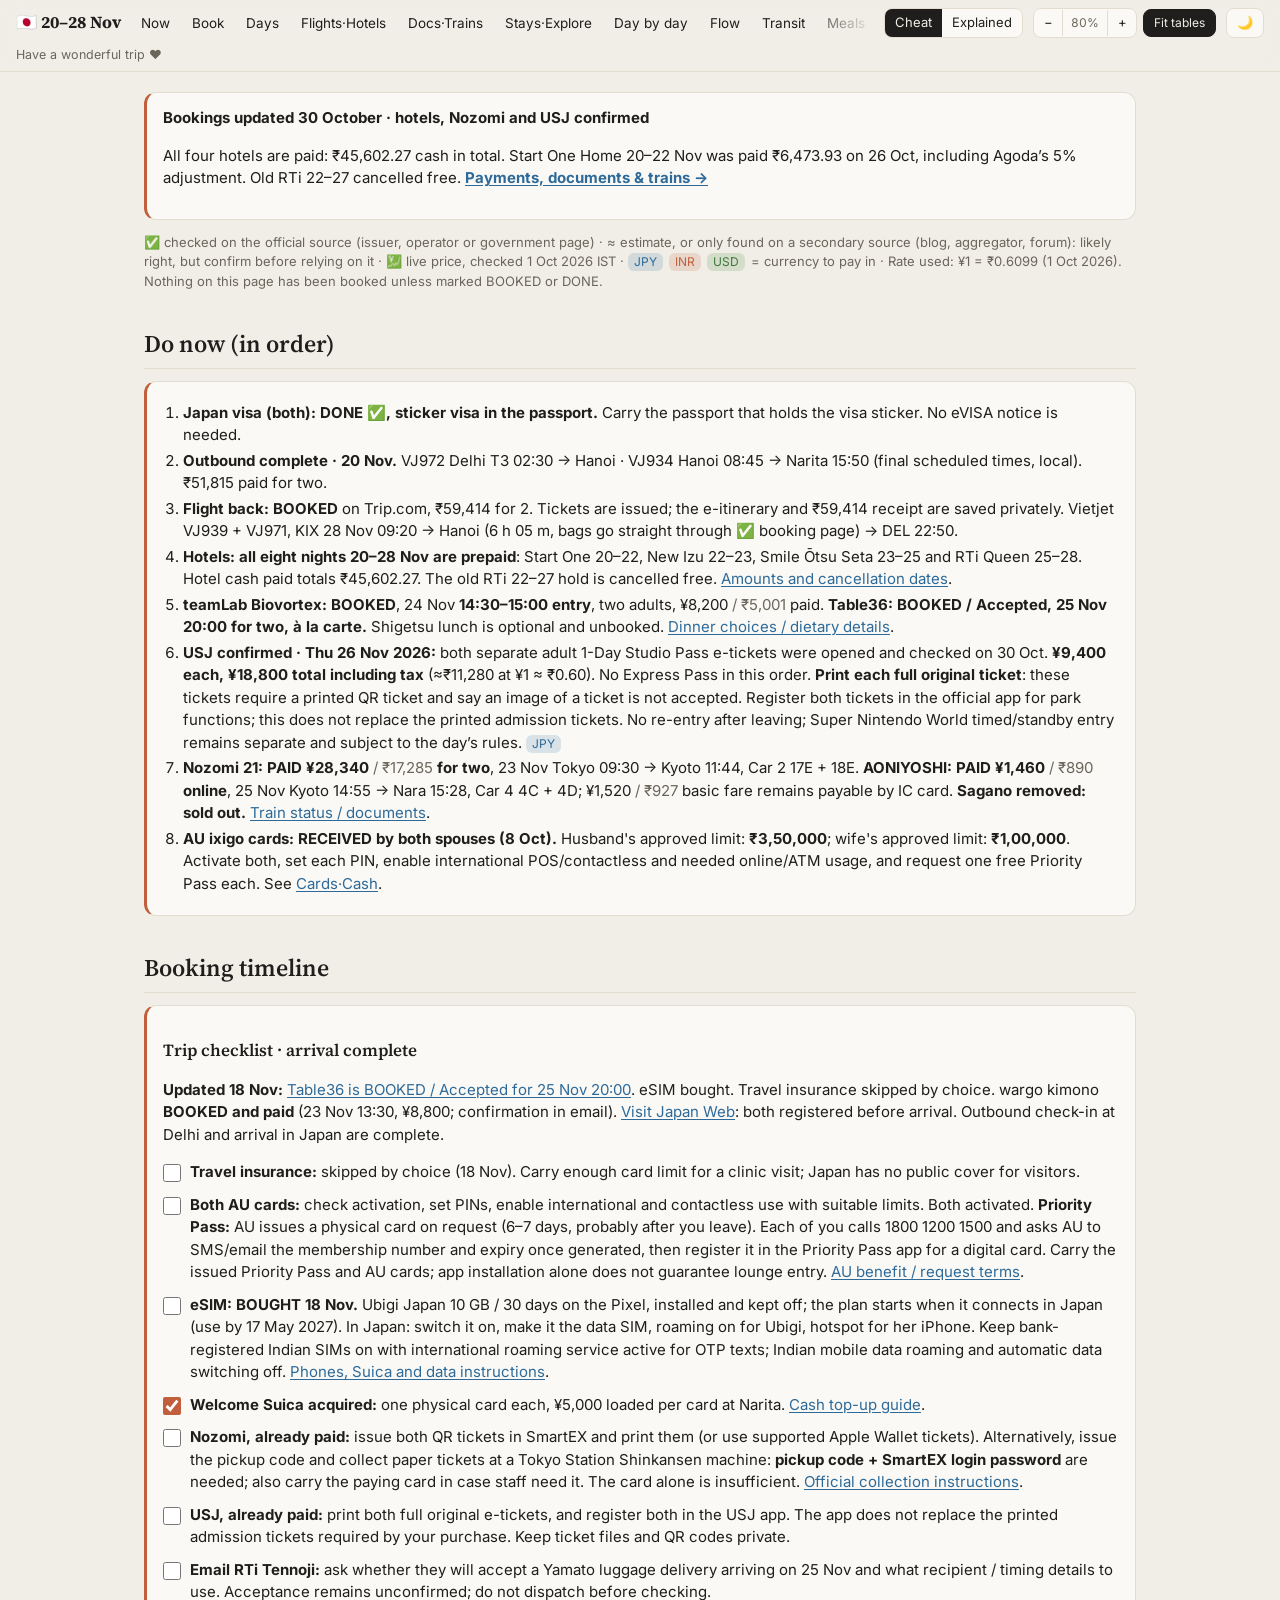
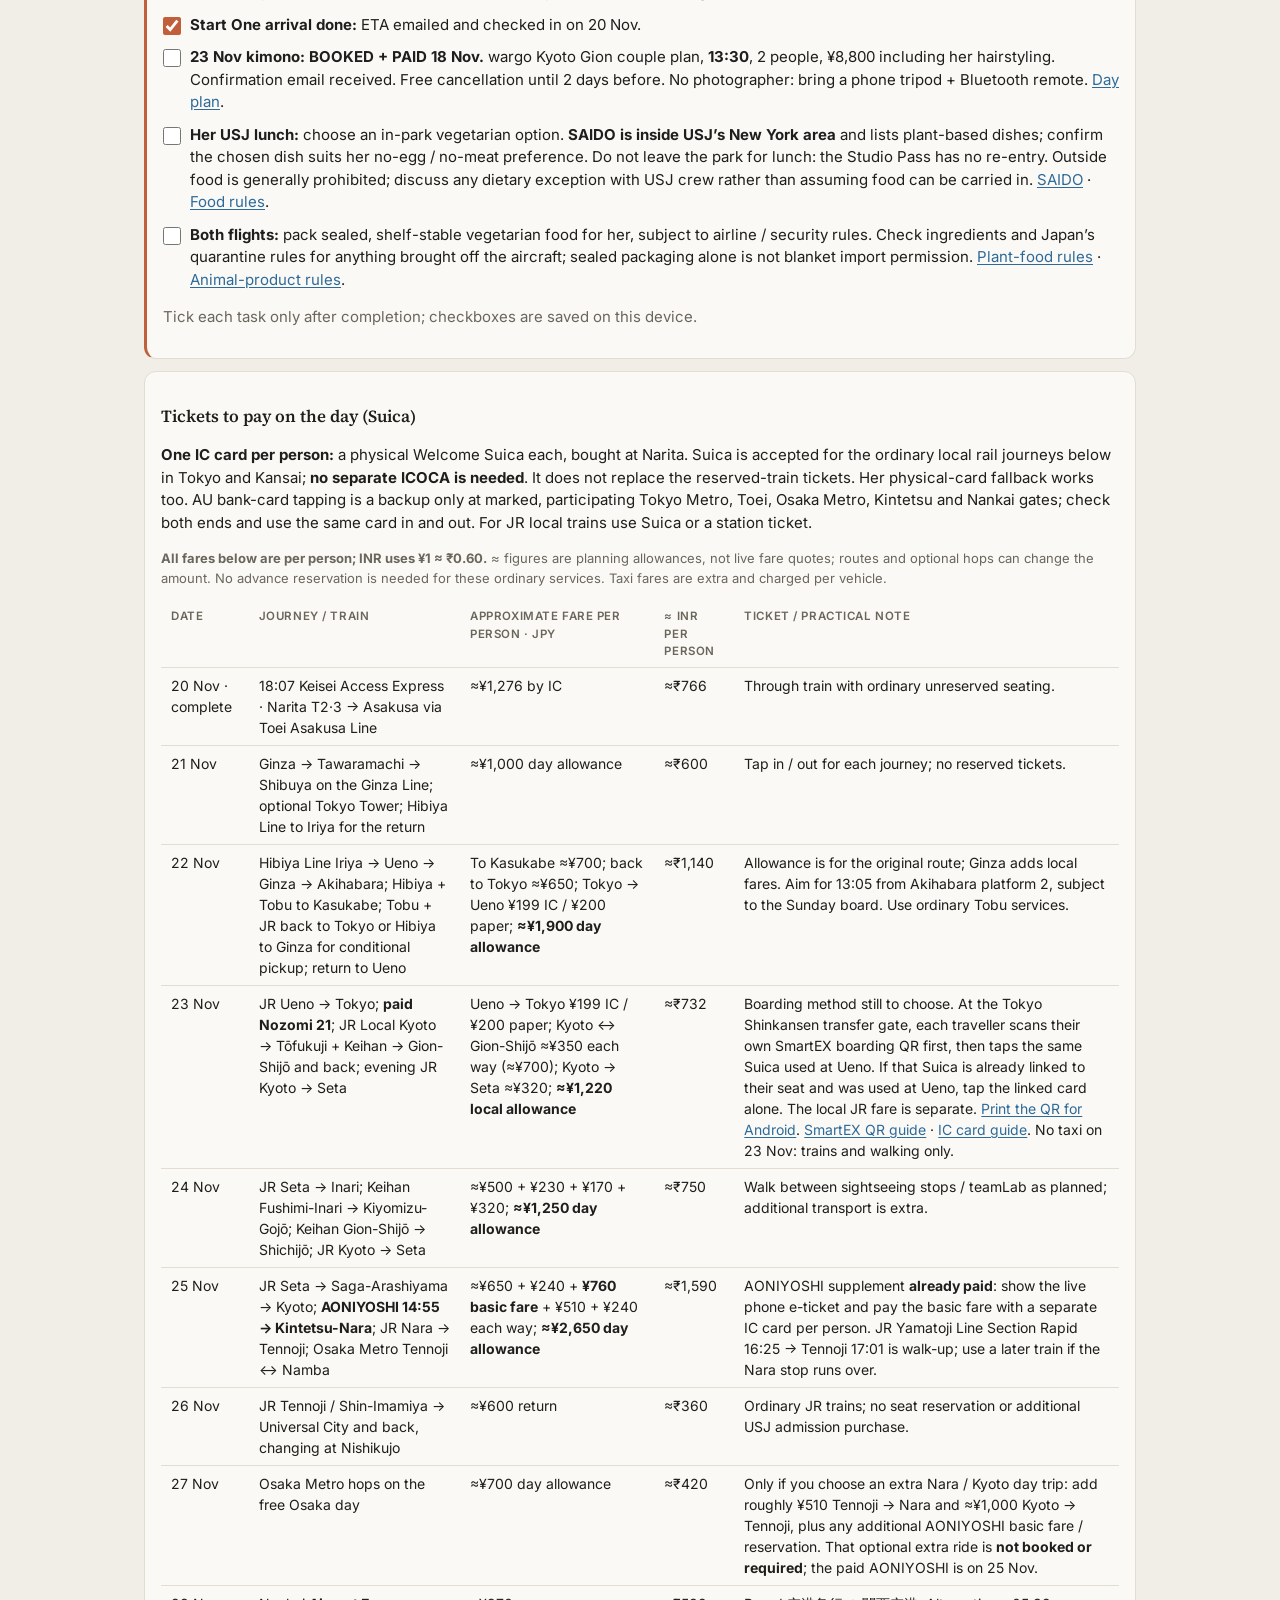
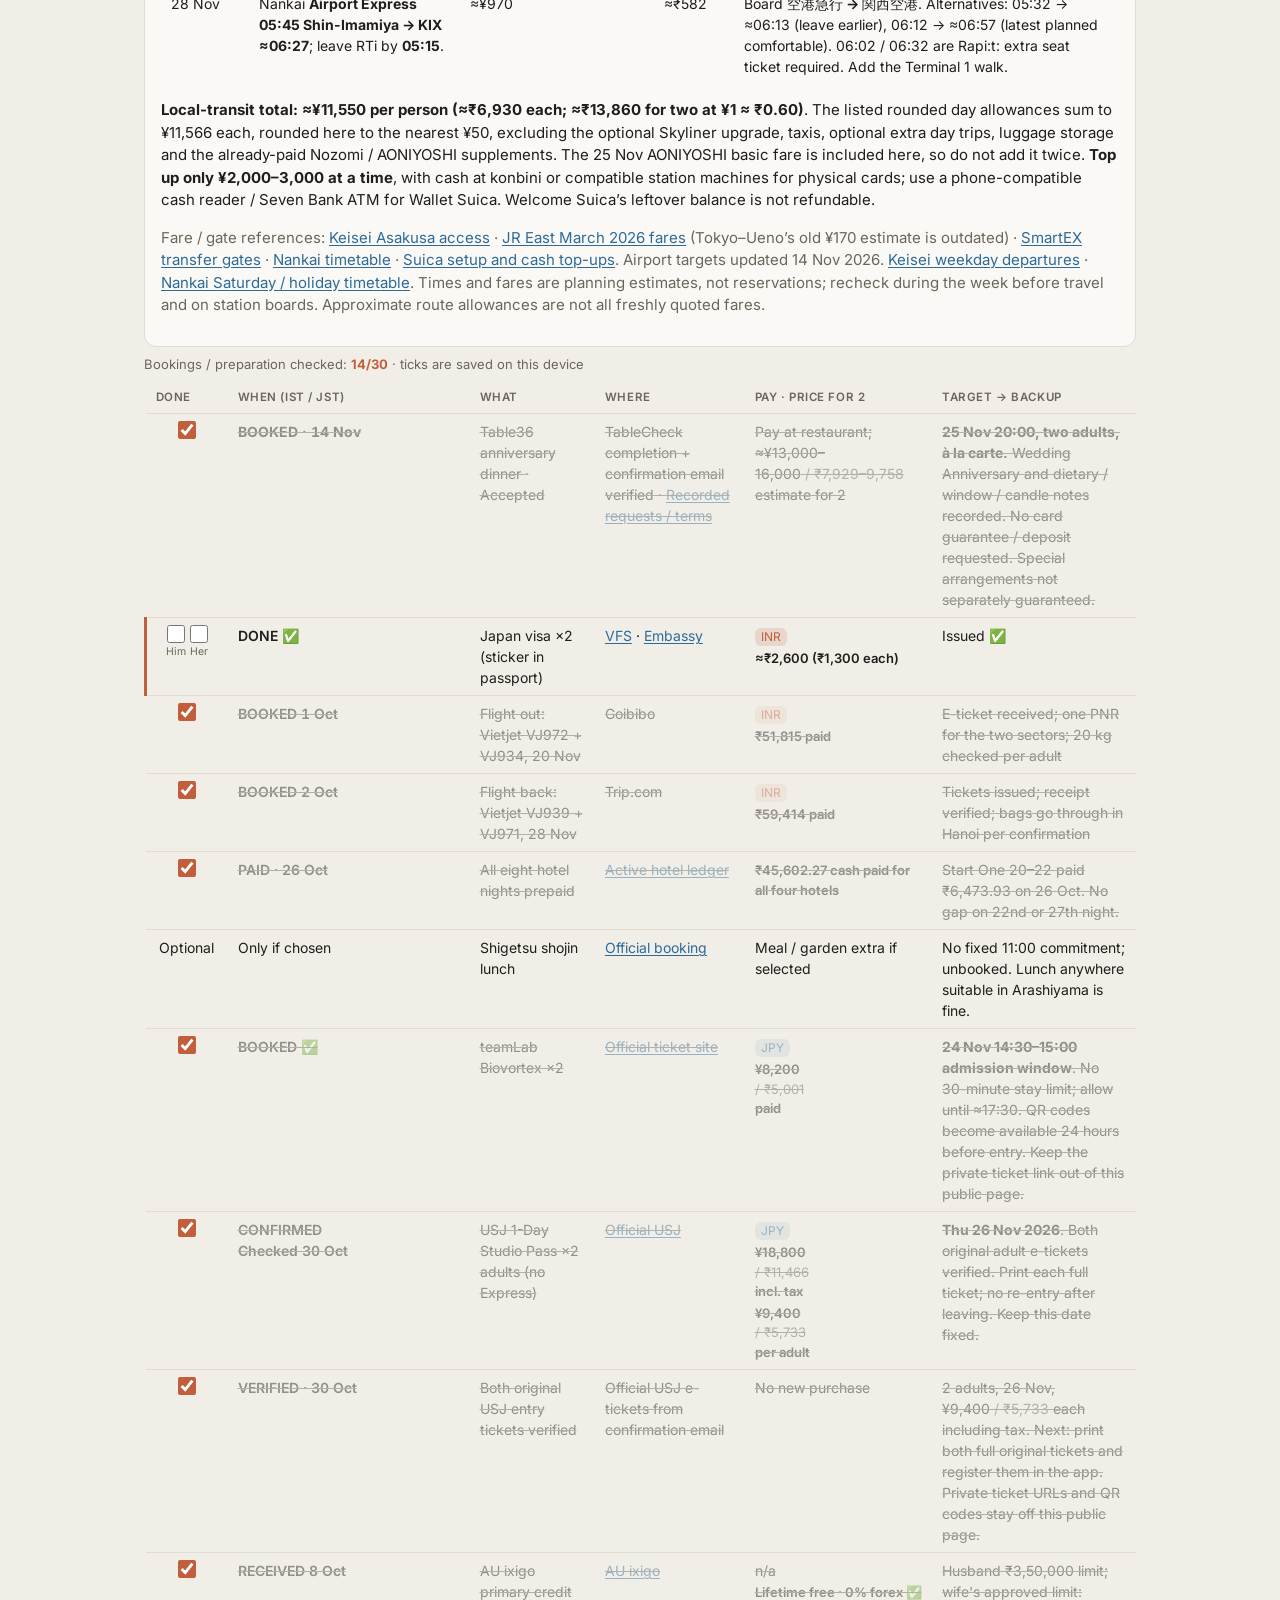
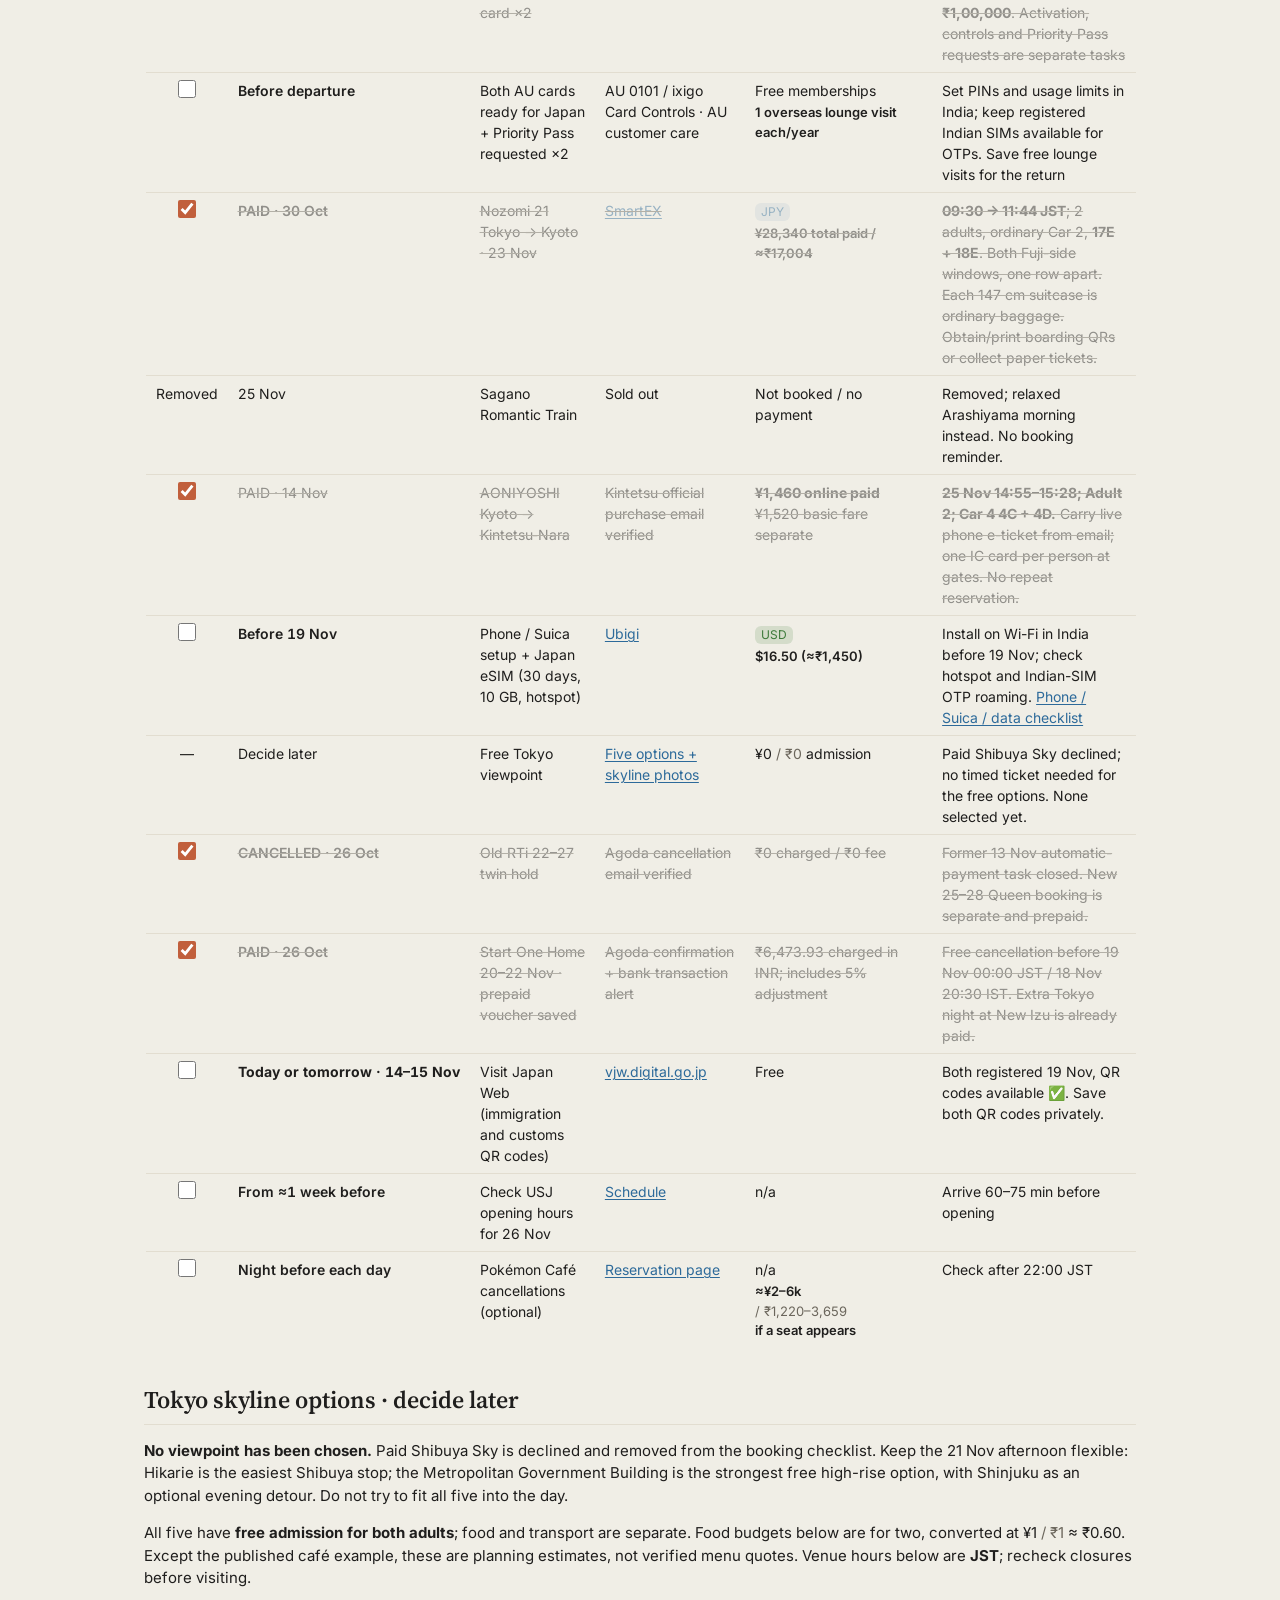
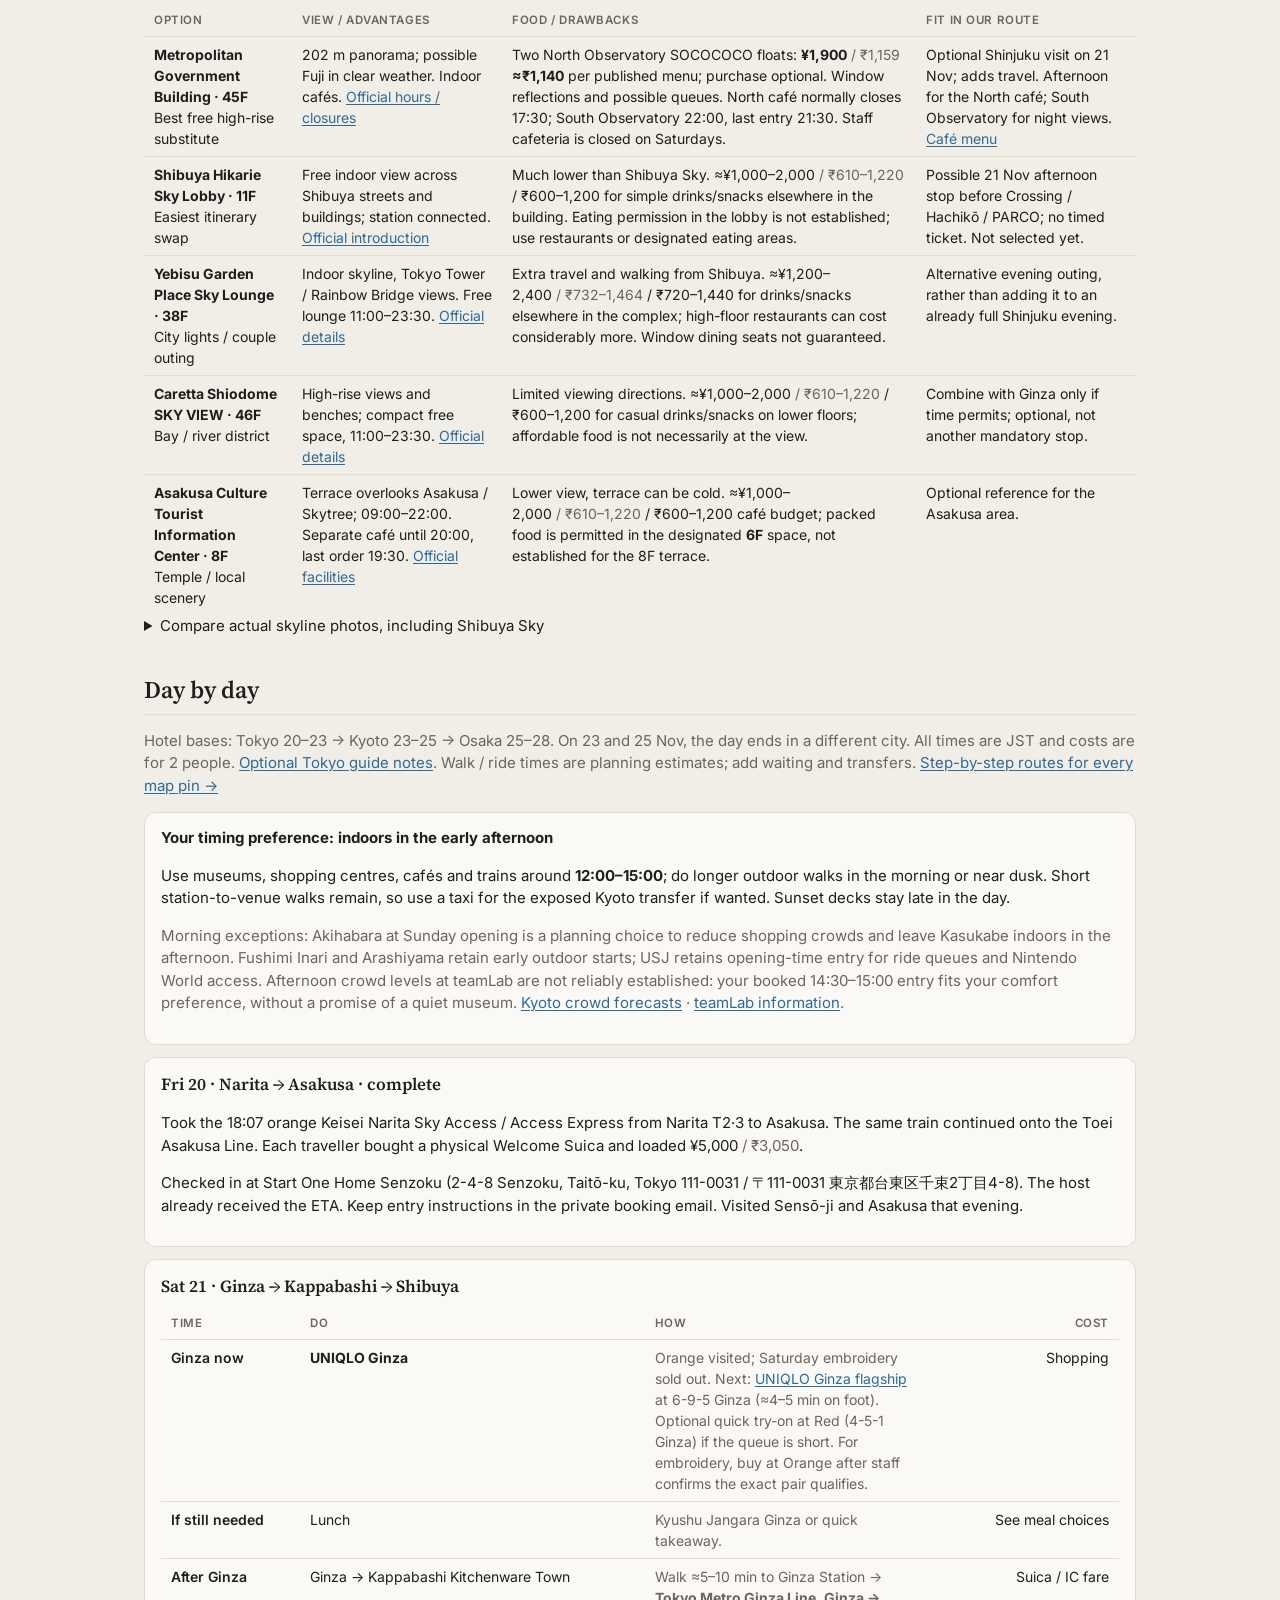
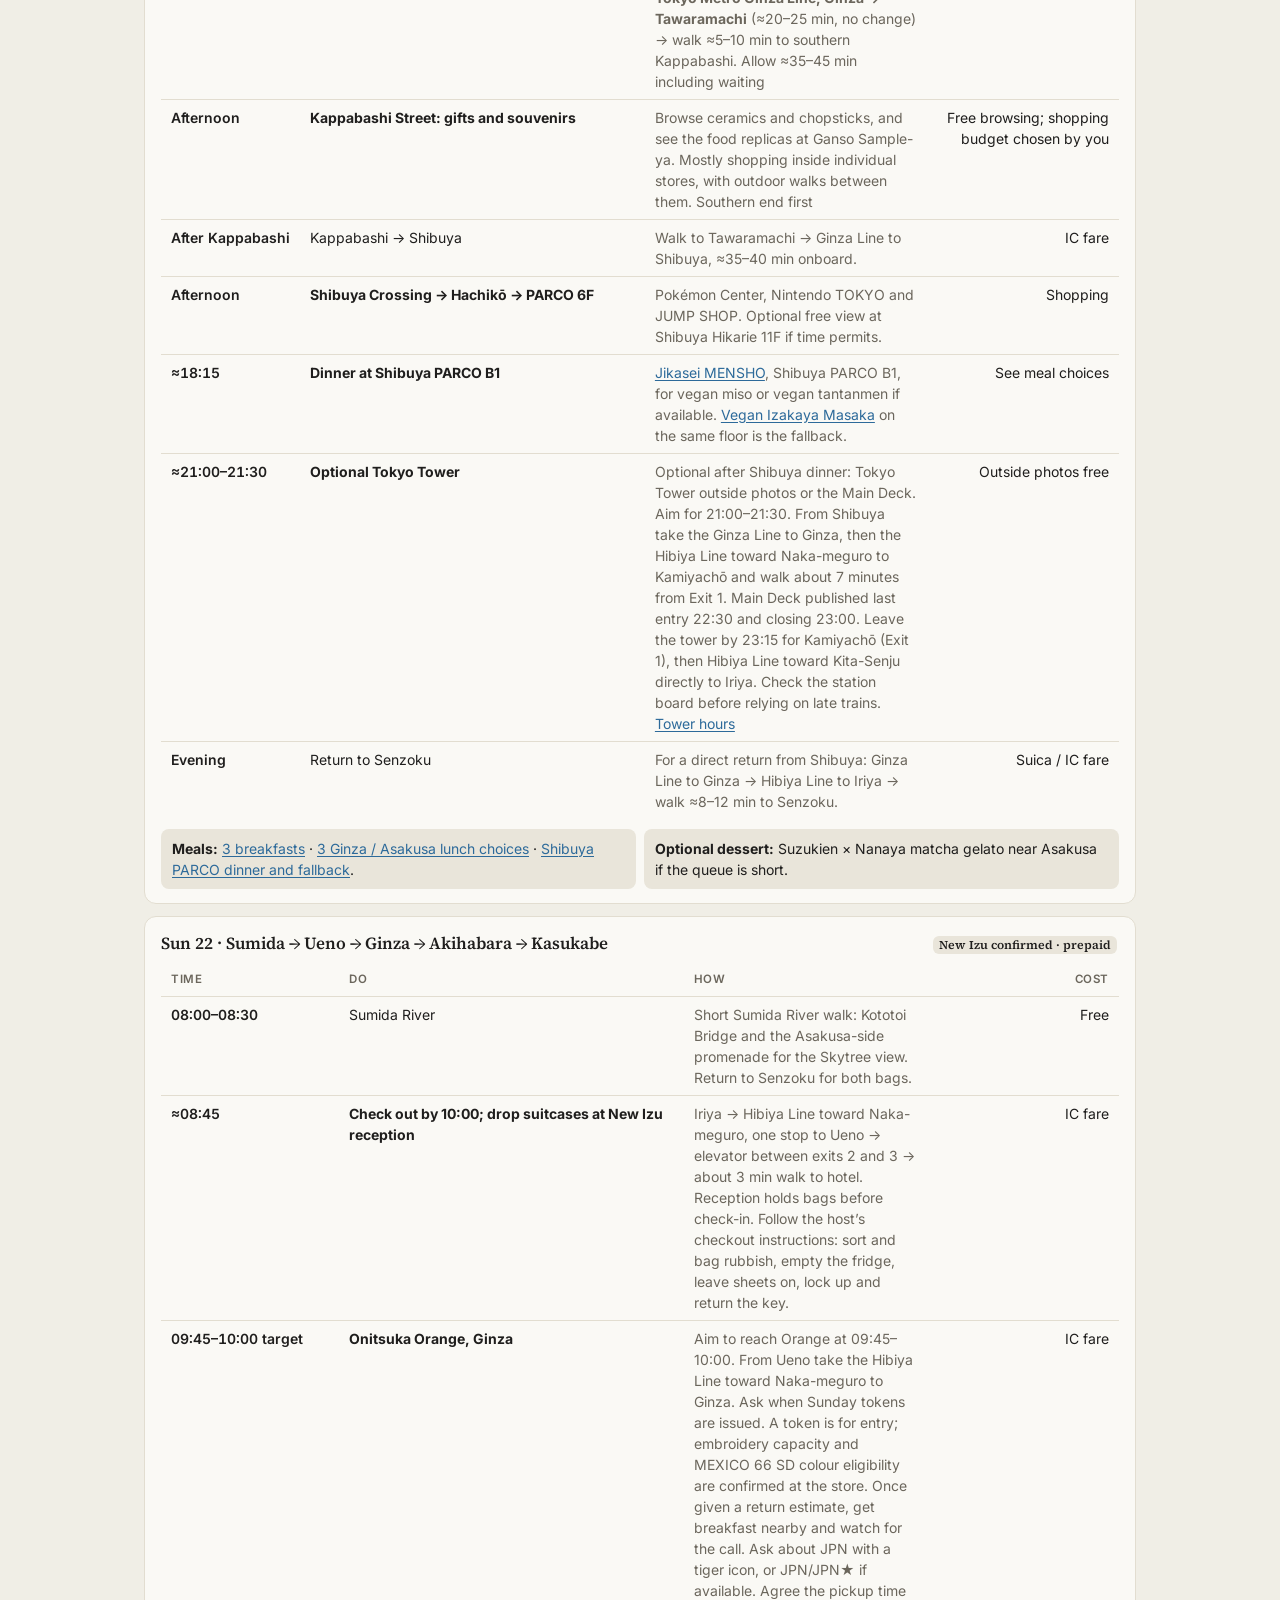
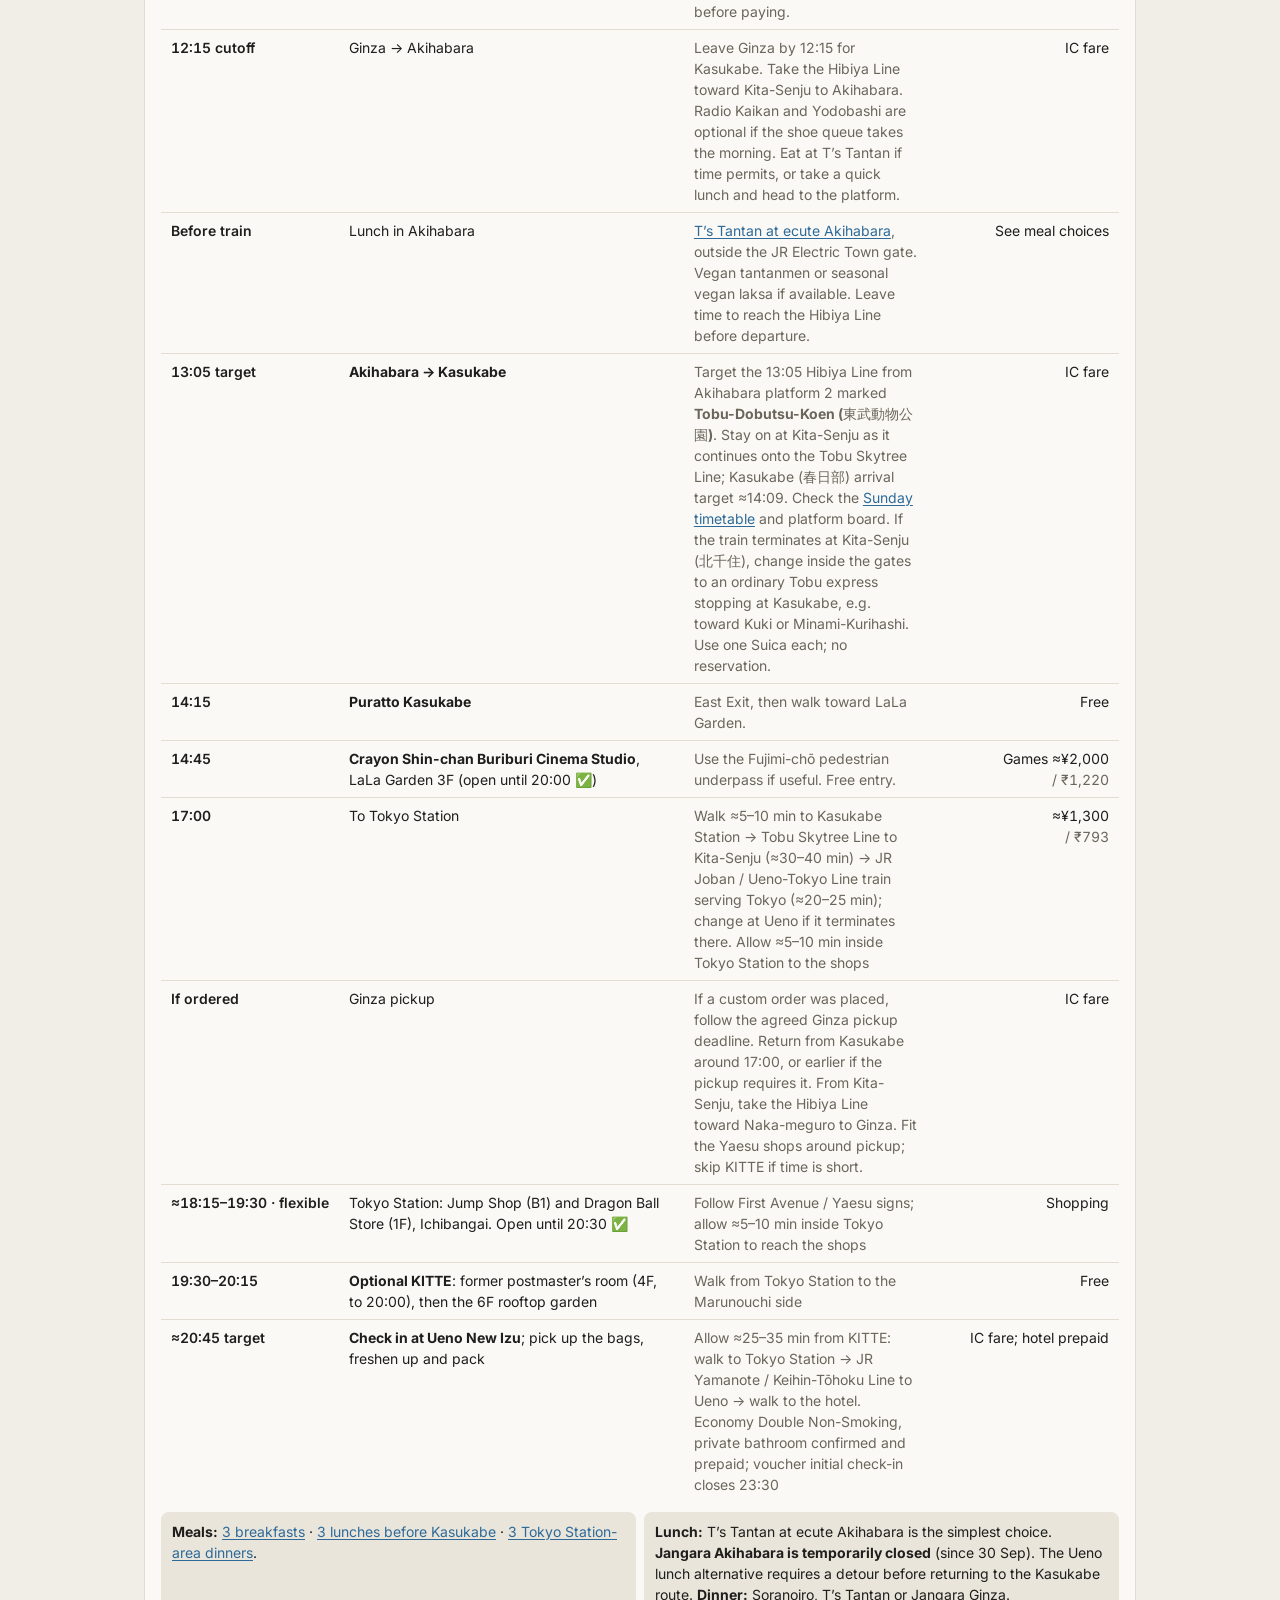
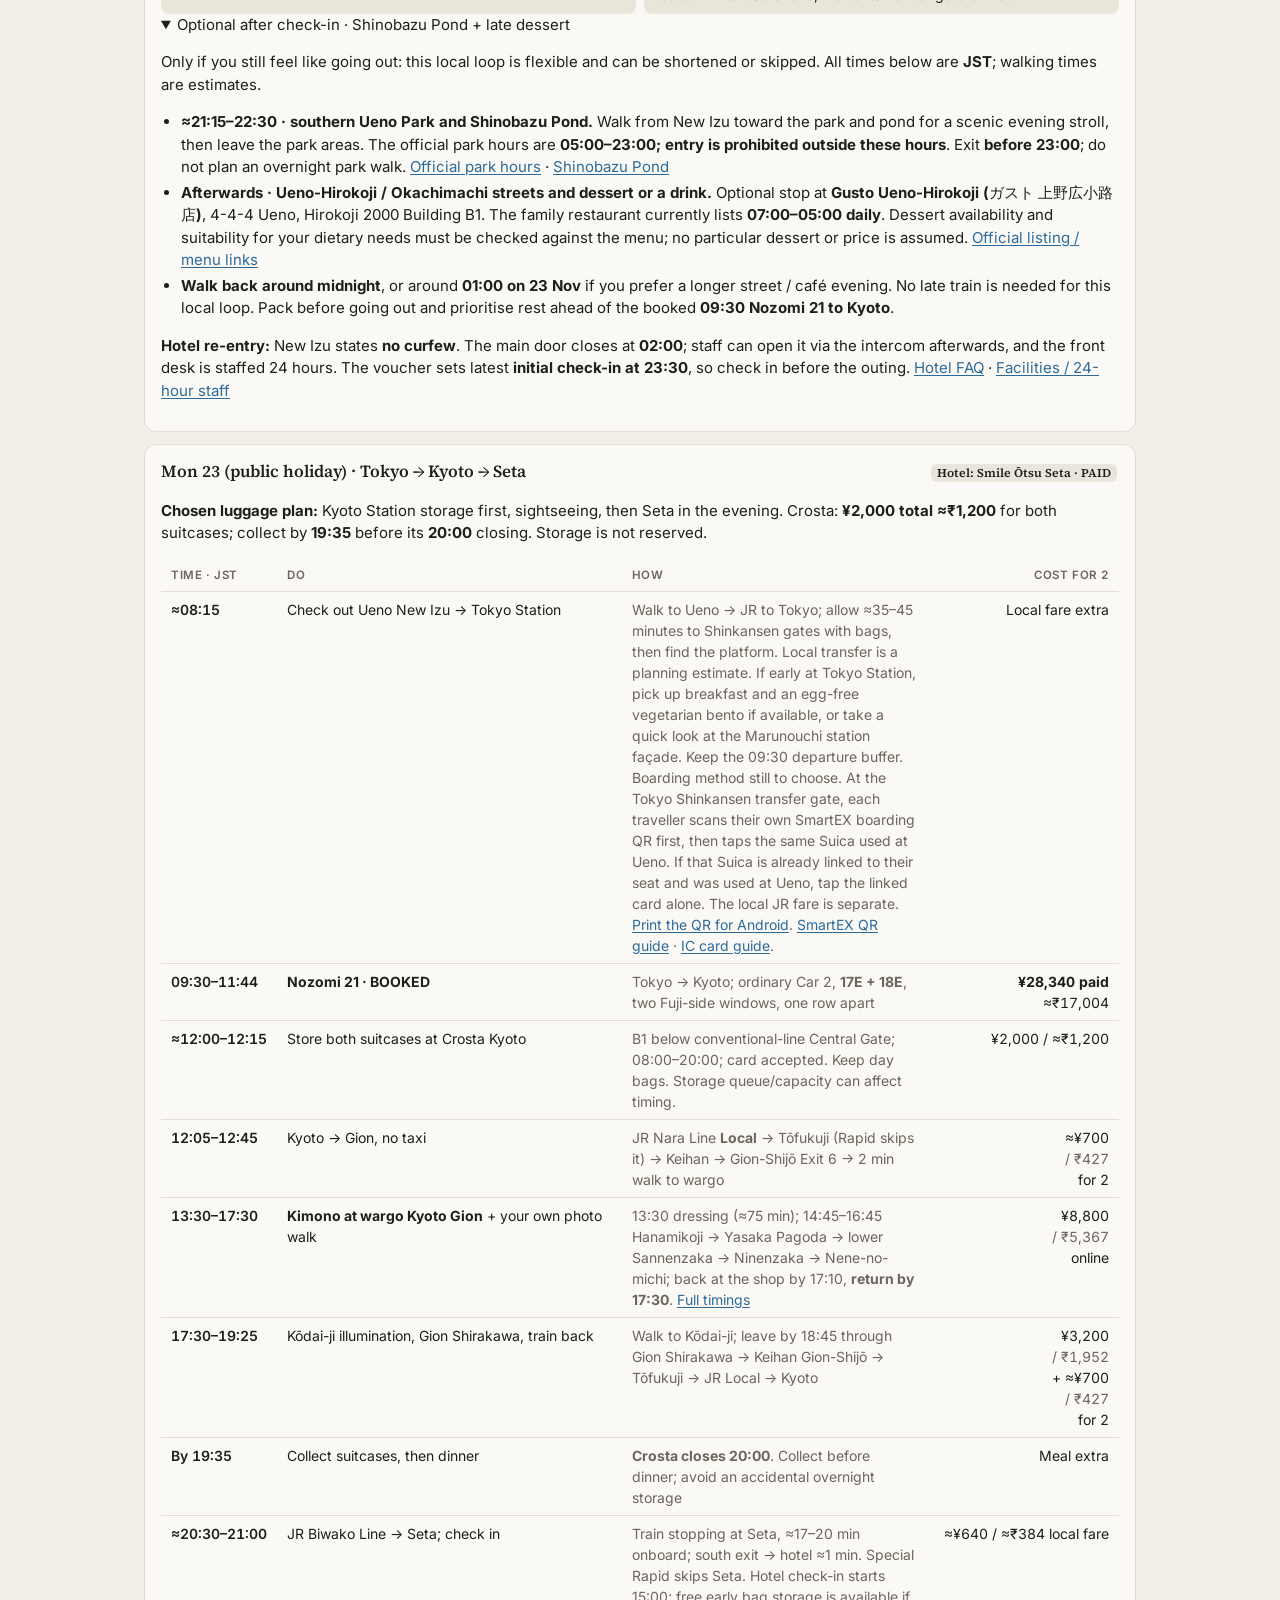
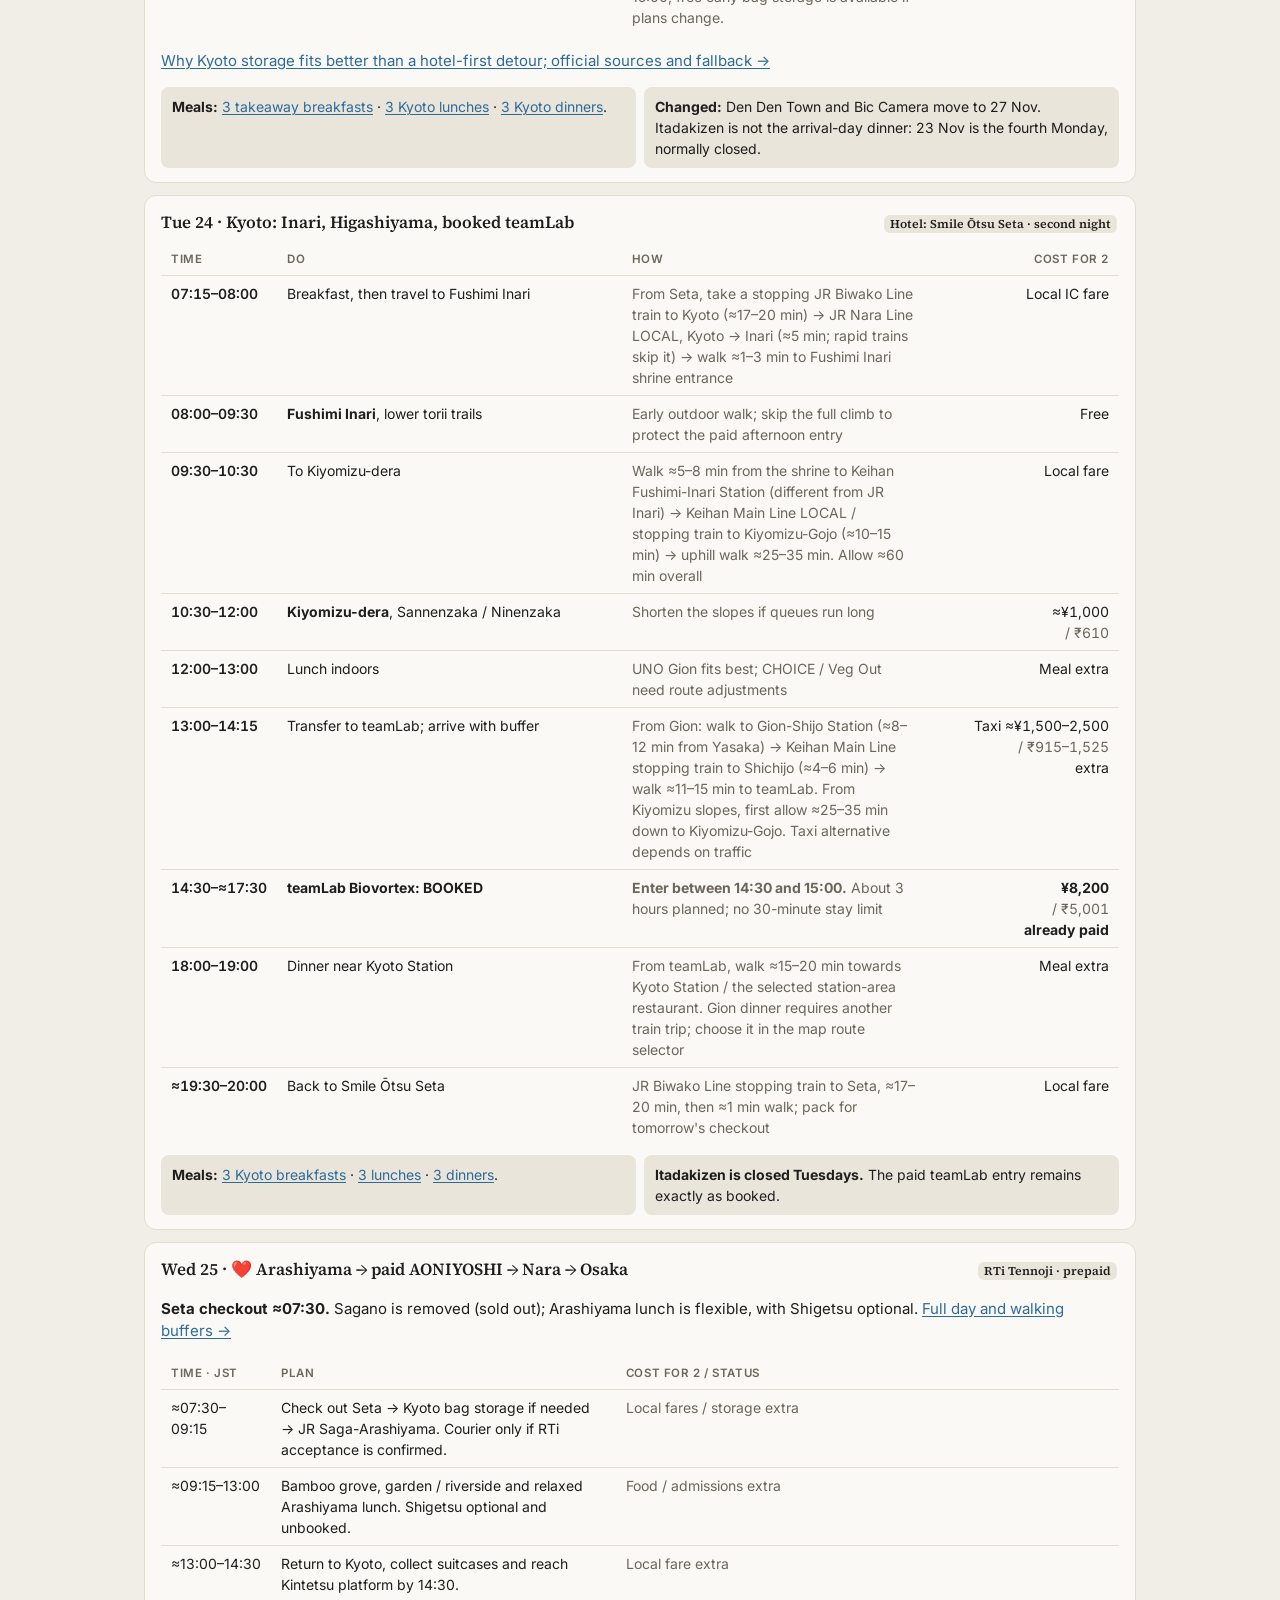
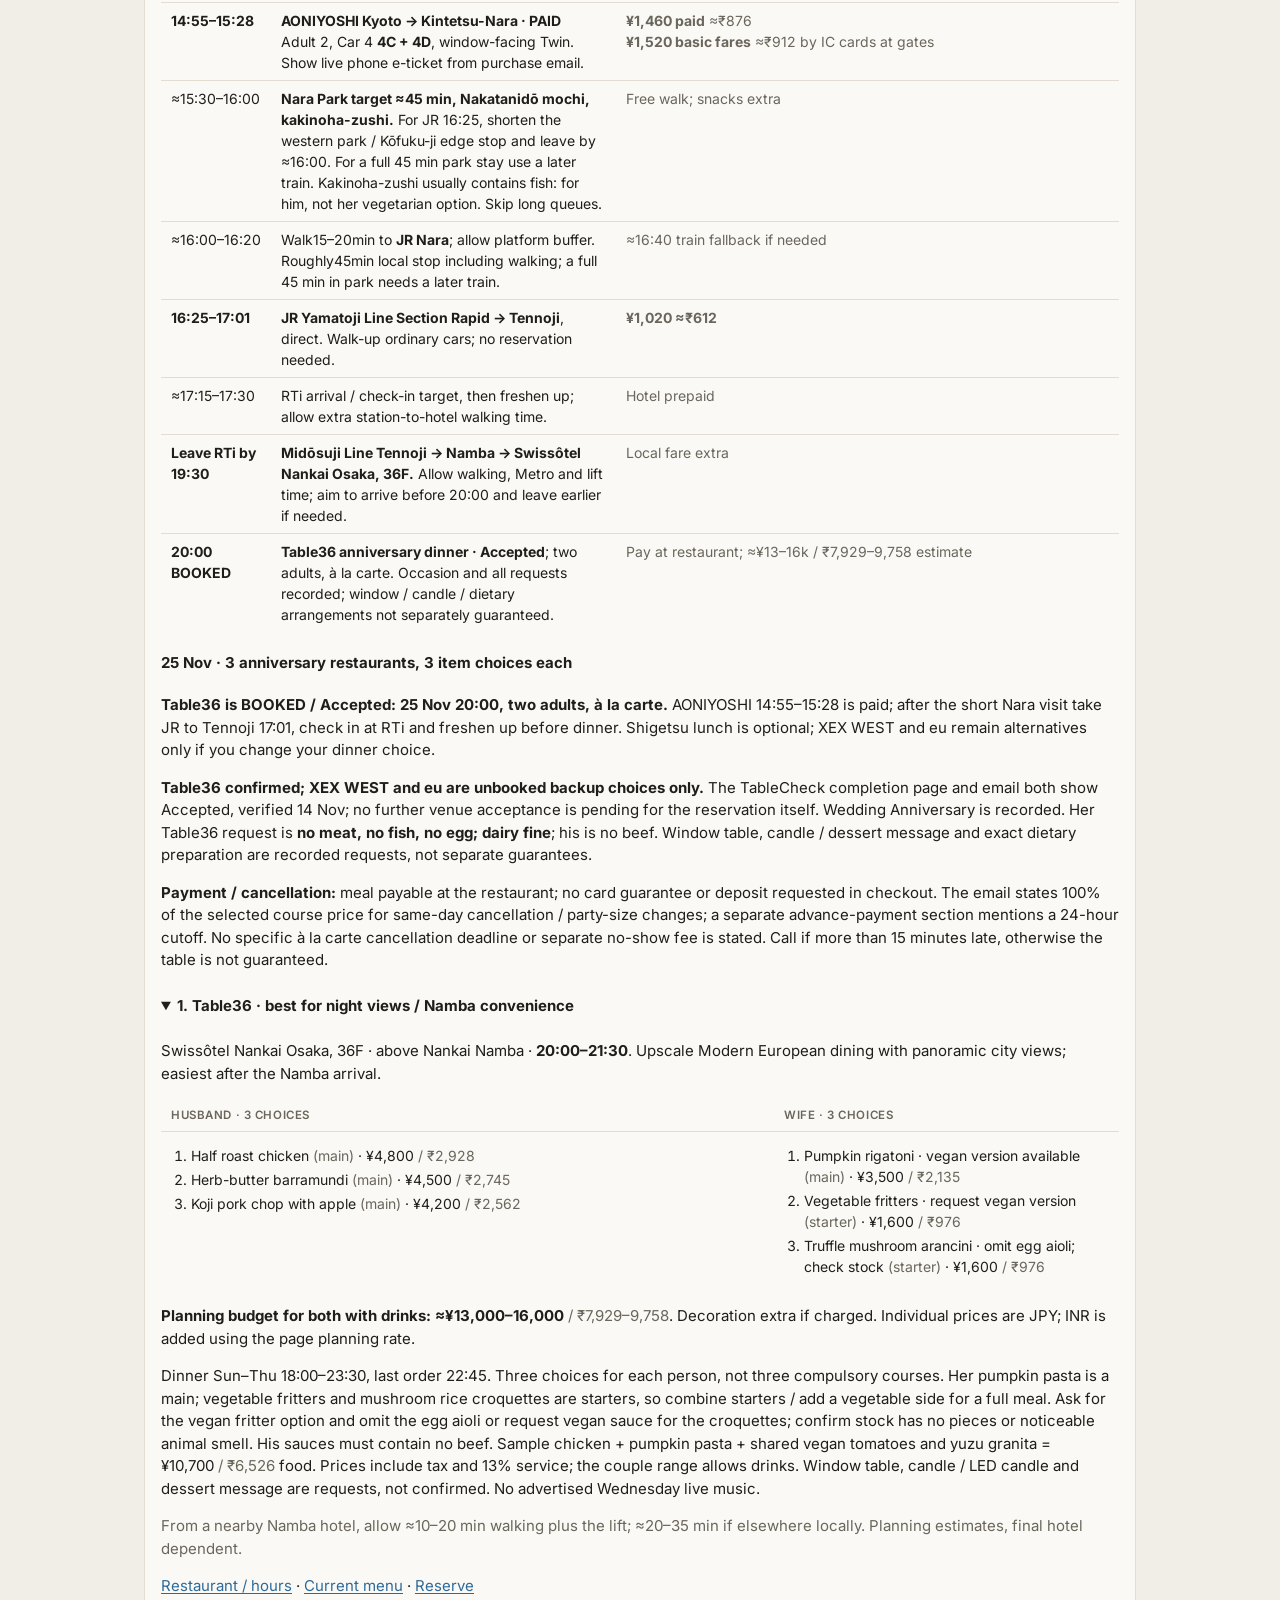
==== commit 74fac282: "Update last Tokyo weekend around Ginza retry" ====
--- a/index.html
+++ b/index.html
@@ -181,8 +181,8 @@
 <thead><tr><th>Date</th><th>Journey / train</th><th>Approximate fare per person · JPY</th><th>≈ INR per person</th><th>Ticket / practical note</th></tr></thead>
 <tbody>
 <tr><td>20 Nov · complete</td><td>18:07 Keisei Access Express · Narita T2·3 → Asakusa via Toei Asakusa Line</td><td>≈¥1,276 by IC</td><td>≈₹766</td><td>Through train with ordinary unreserved seating.</td></tr>
-<tr><td>21 Nov</td><td>Walk via Sumida River → Asakusa; Ginza Line Asakusa → Ginza → Tawaramachi → Shibuya; conditional Ginza pickup or optional detour; Hibiya Line to Iriya for the return</td><td>≈¥1,000 day allowance</td><td>≈₹600</td><td>Tap in / out for each journey; no reserved tickets.</td></tr>
-<tr><td>22 Nov</td><td>Hibiya Line Iriya → Ueno → Akihabara; Hibiya + Tobu to Kasukabe; Tobu + JR back to Tokyo; JR Tokyo → Ueno</td><td>To Kasukabe ≈¥700; back to Tokyo ≈¥650; Tokyo → Ueno ¥199 IC / ¥200 paper; <b>≈¥1,900 day allowance</b></td><td>≈₹1,140</td><td>Allowance includes the earlier local hops. Aim for 13:05 from Akihabara platform 2, subject to the Sunday board. Use ordinary Tobu services.</td></tr>
+<tr><td>21 Nov</td><td>Ginza → Tawaramachi → Shibuya on the Ginza Line; optional Tokyo Tower; Hibiya Line to Iriya for the return</td><td>≈¥1,000 day allowance</td><td>≈₹600</td><td>Tap in / out for each journey; no reserved tickets.</td></tr>
+<tr><td>22 Nov</td><td>Hibiya Line Iriya → Ueno → Ginza → Akihabara; Hibiya + Tobu to Kasukabe; Tobu + JR back to Tokyo or Hibiya to Ginza for conditional pickup; return to Ueno</td><td>To Kasukabe ≈¥700; back to Tokyo ≈¥650; Tokyo → Ueno ¥199 IC / ¥200 paper; <b>≈¥1,900 day allowance</b></td><td>≈₹1,140</td><td>Allowance is for the original route; Ginza adds local fares. Aim for 13:05 from Akihabara platform 2, subject to the Sunday board. Use ordinary Tobu services.</td></tr>
 <tr><td>23 Nov</td><td>JR Ueno → Tokyo; <b>paid Nozomi 21</b>; JR Local Kyoto → Tōfukuji + Keihan → Gion-Shijō and back; evening JR Kyoto → Seta</td><td>Ueno → Tokyo ¥199 IC / ¥200 paper; Kyoto ↔ Gion-Shijō ≈¥350 each way (≈¥700); Kyoto → Seta ≈¥320; <b>≈¥1,220 local allowance</b></td><td>≈₹732</td><td>Boarding method still to choose. At the Tokyo Shinkansen transfer gate, each traveller scans their own SmartEX boarding QR first, then taps the same Suica used at Ueno. If that Suica is already linked to their seat and was used at Ueno, tap the linked card alone. The local JR fare is separate. <a href="https://smart-ex.jp/en/faq/category/detail/?id=542">Print the QR for Android</a>. <a href="https://smart-ex.jp/en/entraining/qr/">SmartEX QR guide</a> · <a href="https://smart-ex.jp/en/entraining/iccard/">IC card guide</a>. No taxi on 23 Nov: trains and walking only.</td></tr>
 <tr><td>24 Nov</td><td>JR Seta → Inari; Keihan Fushimi-Inari → Kiyomizu-Gojō; Keihan Gion-Shijō → Shichijō; JR Kyoto → Seta</td><td>≈¥500 + ¥230 + ¥170 + ¥320; <b>≈¥1,250 day allowance</b></td><td>≈₹750</td><td>Walk between sightseeing stops / teamLab as planned; additional transport is extra.</td></tr>
 <tr><td>25 Nov</td><td>JR Seta → Saga-Arashiyama → Kyoto; <b>AONIYOSHI 14:55 → Kintetsu-Nara</b>; JR Nara → Tennoji; Osaka Metro Tennoji ↔ Namba</td><td>≈¥650 + ¥240 + <b>¥760 basic fare</b> + ¥510 + ¥240 each way; <b>≈¥2,650 day allowance</b></td><td>≈₹1,590</td><td>AONIYOSHI supplement <b>already paid</b>: show the live phone e-ticket and pay the basic fare with a separate IC card per person. JR Yamatoji Line Section Rapid 16:25 → Tennoji 17:01 is walk-up; use a later train if the Nara stop runs over.</td></tr>
@@ -266,38 +266,40 @@
 <p class="x mut">Keisei reference: Access Express is ordinary unreserved seating. Keep suitcases with you and clear of doors and aisles. On future trips, check the board for Asakusa (浅草). For the Skyliner, Suica covers the base fare and a separate reserved Skyliner ticket is required.</p>
 </div>
 
-<div class="card day" id="tokyo-21"><h3><span>Sat 21 · Sumida River + Ginza + Kappabashi + Shibuya</span></h3>
+<div class="card day" id="tokyo-21"><h3><span>Sat 21 · Ginza → Kappabashi → Shibuya</span></h3>
 <div class="tw"><table>
 <tr><th>Time</th><th>Do</th><th>How</th><th>Cost</th></tr>
-<tr><td class="t">09:30</td><td><b>Sumida River walk</b></td><td>Leave Start One Home at 09:30 → Kototoi Bridge (言問橋) → south along the Asakusa-side Sumida River promenade to Azuma Bridge for the Skytree view. Allow ≈40–50 min with photos. Skytree/Solamachi is a separate optional detour. Then take the Ginza Line from Asakusa toward Shibuya and get off at Ginza around 10:45.</td><td>Free walk + IC fare</td></tr>
-<tr><td class="t">≈11:00</td><td><b>Onitsuka Tiger Orange Concept Store</b><br>6-5-6 Ginza</td><td>Try one MEXICO 66 SD pair, starting with 27.0 cm (the chart equivalent of your self-reported men’s UK 8), and compare 26.5 cm. Aim for 10–15 min fitting. Before paying, ask about stock, embroidery on the exact model and colour, price and a firm same-day pickup time. Prefer JPN and a tiger icon if offered, then JPN alone or JPN★ if allowed. Star and heart presets are visitor-reported. An entry queue ticket does not guarantee embroidery. Take a return slot if offered and it fits the day.<br>First optional wait stop: <a href="https://www.uniqlo.com/eu/en/news/sp/topics/2025081503/">UNIQLO Ginza</a>, the 12-floor flagship at 6-9-5 Ginza across from GINZA SIX, 11:00–21:00 (UNIQLO TOKYO is at Marronnier Gate). Go to Onitsuka first, then walk ≈4–5 min (≈300 m) once you know your slot. Allow 10 min to get back. If time permits, the GINZA SIX rooftop or <a href="https://firekids.jp/user_data/store-location">FIRE KIDS Ginza Nine</a> (Building 2, 1F, 11:30–19:30) are optional alternatives.</td><td>Shoes if purchased</td></tr>
-<tr><td class="t">12:00–12:30</td><td>Lunch in Ginza; or a packed lunch before Kappabashi</td><td>Kyushu Jangara Ginza is the lunch target. If shoe ordering runs late, a packed lunch protects Kappabashi.</td><td>See meal choices</td></tr>
-<tr><td class="t">12:30–13:15</td><td>Ginza → Kappabashi Kitchenware Town</td><td>Walk ≈5–10 min to Ginza Station → <b>Tokyo Metro Ginza Line, Ginza → Tawaramachi</b> (≈20–25 min, no change) → walk ≈5–10 min to southern Kappabashi. Allow ≈35–45 min including waiting</td><td>Suica / IC fare</td></tr>
-<tr><td class="t">13:15–14:15</td><td><b>Kappabashi Street: gifts and souvenirs</b></td><td>Browse ceramics and chopsticks, and see the food replicas at Ganso Sample-ya. Mostly shopping inside individual stores, with outdoor walks between them. Southern end first; leave by 14:15</td><td>Free browsing; shopping budget chosen by you</td></tr>
-<tr><td class="t">≈14:15</td><td>Kappabashi → Shibuya</td><td>Walk to Tawaramachi → Ginza Line to Shibuya, ≈35–40 min onboard.</td><td>IC fare</td></tr>
+<tr><td class="t">Ginza now</td><td><b>UNIQLO Ginza</b></td><td>Orange visited; Saturday embroidery sold out. Next: <a href="https://www.uniqlo.com/eu/en/news/sp/topics/2025081503/">UNIQLO Ginza flagship</a> at 6-9-5 Ginza (≈4–5 min on foot). Optional quick try-on at Red (4-5-1 Ginza) if the queue is short. For embroidery, buy at Orange after staff confirms the exact pair qualifies.</td><td>Shopping</td></tr>
+<tr><td class="t">If still needed</td><td>Lunch</td><td>Kyushu Jangara Ginza or quick takeaway.</td><td>See meal choices</td></tr>
+<tr><td class="t">After Ginza</td><td>Ginza → Kappabashi Kitchenware Town</td><td>Walk ≈5–10 min to Ginza Station → <b>Tokyo Metro Ginza Line, Ginza → Tawaramachi</b> (≈20–25 min, no change) → walk ≈5–10 min to southern Kappabashi. Allow ≈35–45 min including waiting</td><td>Suica / IC fare</td></tr>
+<tr><td class="t">Afternoon</td><td><b>Kappabashi Street: gifts and souvenirs</b></td><td>Browse ceramics and chopsticks, and see the food replicas at Ganso Sample-ya. Mostly shopping inside individual stores, with outdoor walks between them. Southern end first</td><td>Free browsing; shopping budget chosen by you</td></tr>
+<tr><td class="t">After Kappabashi</td><td>Kappabashi → Shibuya</td><td>Walk to Tawaramachi → Ginza Line to Shibuya, ≈35–40 min onboard.</td><td>IC fare</td></tr>
 <tr><td class="t">Afternoon</td><td><b>Shibuya Crossing → Hachikō → PARCO 6F</b></td><td>Pokémon Center, Nintendo TOKYO and JUMP SHOP. Optional free view at Shibuya Hikarie 11F if time permits.</td><td>Shopping</td></tr>
 <tr><td class="t">≈18:15</td><td><b>Dinner at Shibuya PARCO B1</b></td><td><a href="https://shibuya.parco.jp/shop/detail/?cd=025743">Jikasei MENSHO</a>, Shibuya PARCO B1, for vegan miso or vegan tantanmen if available. <a href="https://shibuya.parco.jp/floor/detail/?f=b1f">Vegan Izakaya Masaka</a> on the same floor is the fallback.</td><td>See meal choices</td></tr>
-<tr><td class="t">If ordered</td><td><b>Ginza shoe pickup takes priority over optional detours</b></td><td>Walk ≈8–12 min from PARCO to Shibuya Station → Tokyo Metro Ginza Line, Shibuya → Ginza (≈15–20 min) → walk ≈5–10 min to the confirmed store. Allow ≈40–45 min; follow the shop collection deadline. Same-day completion is not guaranteed</td><td>Suica / IC fare</td></tr>
-<tr><td class="t">Evening</td><td>Return to Senzoku</td><td>From Ginza Station: Tokyo Metro Hibiya Line → Iriya (≈20–25 min) → walk ≈8–12 min to the held apartment area. From Shibuya: Ginza Line to Ginza, then Hibiya Line to Iriya; check Live transit for alternatives</td><td>Suica / IC fare</td></tr>
-</table></div>
-<div class="eat"><div><b>Meals:</b> <a href="#meals-21-breakfast">3 breakfasts</a> · <a href="#meals-21-lunch">3 Ginza / Asakusa lunch choices</a> · <a href="#meals-21-dinner">Shibuya PARCO dinner and fallback</a>.</div><div><b>Queue fallback:</b> If the shoe order cannot be completed by <b>12:15</b>, prioritise Kappabashi and Shibuya. Skip the embroidery order if its queue would consume the day.</div></div>
-<p class="x mut"><b>Optional, choose at most one:</b> 30–45 minutes along Harajuku’s Cat Street toward Omotesando, or Omoide Yokocho in Shinjuku after dinner. The free Tokyo Metropolitan Government observatory fits only if there is time in Shinjuku. Akihabara stays on Sunday.</p>
+<tr><td class="t">≈21:00–21:30</td><td><b>Optional Tokyo Tower</b></td><td>Optional after Shibuya dinner: Tokyo Tower outside photos or the Main Deck. Aim for 21:00–21:30. From Shibuya take the Ginza Line to Ginza, then the Hibiya Line toward Naka-meguro to Kamiyachō and walk about 7 minutes from Exit 1. Main Deck published last entry 22:30 and closing 23:00. Leave the tower by 23:15 for Kamiyachō (Exit 1), then Hibiya Line toward Kita-Senju directly to Iriya. Check the station board before relying on late trains. <a href="https://en.tokyotower.co.jp/fee/">Tower hours</a></td><td>Outside photos free</td></tr>
+<tr><td class="t">Evening</td><td>Return to Senzoku</td><td>For a direct return from Shibuya: Ginza Line to Ginza → Hibiya Line to Iriya → walk ≈8–12 min to Senzoku.</td><td>Suica / IC fare</td></tr>
+</table></div>
+<div class="eat"><div><b>Meals:</b> <a href="#meals-21-breakfast">3 breakfasts</a> · <a href="#meals-21-lunch">3 Ginza / Asakusa lunch choices</a> · <a href="#meals-21-dinner">Shibuya PARCO dinner and fallback</a>.</div><div><b>Optional dessert:</b> Suzukien × Nanaya matcha gelato near Asakusa if the queue is short.</div></div>
+
 <p class="x mut"><a href="https://www.kappabashi.or.jp/en/qa/" target="_blank">Kappabashi association: Saturday / Sunday opening</a> · <a href="https://www.gotokyo.org/en/spot/59/index.html" target="_blank">Official Tokyo guide: souvenirs, hours and access</a> · <a href="https://www.tokyometro.jp/lang_en/station/tawaramachi/index.html" target="_blank">Tawaramachi / Ginza Line</a> · <a href="https://www.reddit.com/r/JapanTravelTips/comments/1swk3fd/2026_info_embroidered_onitsuka_tigers/" target="_blank">2026 visitor reports: embroidery store moved to Orange (not official confirmation)</a>. Transit times and queue slots are planning estimates.</p>
 </div>
 
-<div class="card day" id="tokyo-22"><h3><span>Sun 22 · Ueno → Akihabara → Kasukabe → Tokyo Station → Ueno</span><span class="chip">New Izu confirmed · prepaid</span></h3>
+<div class="card day" id="tokyo-22"><h3><span>Sun 22 · Sumida → Ueno → Ginza → Akihabara → Kasukabe</span><span class="chip">New Izu confirmed · prepaid</span></h3>
 <div class="tw"><table>
 <tr><th>Time</th><th>Do</th><th>How</th><th>Cost</th></tr>
-<tr><td class="t">09:30</td><td><b>Check out by 10:00; drop suitcases at New Izu reception</b></td><td>Iriya → Hibiya Line toward Naka-meguro, one stop to Ueno → elevator between exits 2 and 3 → about 3 min walk to hotel. Reception holds bags before check-in. Follow the host’s checkout instructions: sort and bag rubbish, empty the fridge, leave sheets on, lock up and return the key. Return to Ueno Hibiya Line for two more stops to Akihabara.</td><td>IC fare</td></tr>
-<tr><td class="t">≈10:15</td><td><b>Radio Kaikan</b> (opens 10:00): 3F K-Books, 4F AmiAmi, 7F Jungle, 9F card shops. Then Yodobashi Akiba (watches)</td><td>Walk</td><td>≤₹5k anime budget</td></tr>
-<tr><td class="t">≈12:00</td><td>Lunch in Akihabara</td><td><a href="https://www.ecute.jp/akihabara/shop/7046">T’s Tantan at ecute Akihabara</a>, outside the JR Electric Town gate. Vegan tantanmen or seasonal vegan laksa if available. Leave time to reach the Hibiya Line before departure.</td><td>See meal choices</td></tr>
+<tr><td class="t">08:00–08:30</td><td>Sumida River</td><td>Short Sumida River walk: Kototoi Bridge and the Asakusa-side promenade for the Skytree view. Return to Senzoku for both bags.</td><td>Free</td></tr>
+<tr><td class="t">≈08:45</td><td><b>Check out by 10:00; drop suitcases at New Izu reception</b></td><td>Iriya → Hibiya Line toward Naka-meguro, one stop to Ueno → elevator between exits 2 and 3 → about 3 min walk to hotel. Reception holds bags before check-in. Follow the host’s checkout instructions: sort and bag rubbish, empty the fridge, leave sheets on, lock up and return the key.</td><td>IC fare</td></tr>
+<tr><td class="t">09:45–10:00 target</td><td><b>Onitsuka Orange, Ginza</b></td><td>Aim to reach Orange at 09:45–10:00. From Ueno take the Hibiya Line toward Naka-meguro to Ginza. Ask when Sunday tokens are issued. A token is for entry; embroidery capacity and MEXICO 66 SD colour eligibility are confirmed at the store. Once given a return estimate, get breakfast nearby and watch for the call. Ask about JPN with a tiger icon, or JPN/JPN★ if available. Agree the pickup time before paying.</td><td>IC fare</td></tr>
+<tr><td class="t">12:15 cutoff</td><td>Ginza → Akihabara</td><td>Leave Ginza by 12:15 for Kasukabe. Take the Hibiya Line toward Kita-Senju to Akihabara. Radio Kaikan and Yodobashi are optional if the shoe queue takes the morning. Eat at T’s Tantan if time permits, or take a quick lunch and head to the platform.</td><td>IC fare</td></tr>
+<tr><td class="t">Before train</td><td>Lunch in Akihabara</td><td><a href="https://www.ecute.jp/akihabara/shop/7046">T’s Tantan at ecute Akihabara</a>, outside the JR Electric Town gate. Vegan tantanmen or seasonal vegan laksa if available. Leave time to reach the Hibiya Line before departure.</td><td>See meal choices</td></tr>
 <tr><td class="t">13:05 target</td><td><b>Akihabara → Kasukabe</b></td><td>Target the 13:05 Hibiya Line from Akihabara platform 2 marked <b>Tobu-Dobutsu-Koen (東武動物公園)</b>. Stay on at Kita-Senju as it continues onto the Tobu Skytree Line; Kasukabe (春日部) arrival target ≈14:09. Check the <a href="https://www.tokyometro.jp/lang_en/station/akihabara/timetable/index.html">Sunday timetable</a> and platform board. If the train terminates at Kita-Senju (北千住), change inside the gates to an ordinary Tobu express stopping at Kasukabe, e.g. toward Kuki or Minami-Kurihashi. Use one Suica each; no reservation.</td><td>IC fare</td></tr>
 <tr><td class="t">14:15</td><td><b>Puratto Kasukabe</b></td><td>East Exit, then walk toward LaLa Garden.</td><td>Free</td></tr>
 <tr><td class="t">14:45</td><td><b>Crayon Shin-chan Buriburi Cinema Studio</b>, LaLa Garden 3F (open until 20:00 ✅)</td><td>Use the Fujimi-chō pedestrian underpass if useful. Free entry.</td><td>Games ≈¥2,000</td></tr>
 <tr><td class="t">17:00</td><td>To Tokyo Station</td><td>Walk ≈5–10 min to Kasukabe Station → Tobu Skytree Line to Kita-Senju (≈30–40 min) → JR Joban / Ueno-Tokyo Line train serving Tokyo (≈20–25 min); change at Ueno if it terminates there. Allow ≈5–10 min inside Tokyo Station to the shops</td><td>≈¥1,300</td></tr>
-<tr><td class="t">18:15–19:30</td><td>Tokyo Station: Jump Shop (B1) and Dragon Ball Store (1F), Ichibangai. Open until 20:30 ✅</td><td>Follow First Avenue / Yaesu signs; allow ≈5–10 min inside Tokyo Station to reach the shops</td><td>Shopping</td></tr>
+<tr><td class="t">If ordered</td><td>Ginza pickup</td><td>If a custom order was placed, follow the agreed Ginza pickup deadline. Return from Kasukabe around 17:00, or earlier if the pickup requires it. From Kita-Senju, take the Hibiya Line toward Naka-meguro to Ginza. Fit the Yaesu shops around pickup; skip KITTE if time is short.</td><td>IC fare</td></tr>
+<tr><td class="t">≈18:15–19:30 · flexible</td><td>Tokyo Station: Jump Shop (B1) and Dragon Ball Store (1F), Ichibangai. Open until 20:30 ✅</td><td>Follow First Avenue / Yaesu signs; allow ≈5–10 min inside Tokyo Station to reach the shops</td><td>Shopping</td></tr>
 <tr><td class="t">19:30–20:15</td><td><b>Optional KITTE</b>: former postmaster’s room (4F, to 20:00), then the 6F rooftop garden</td><td>Walk from Tokyo Station to the Marunouchi side</td><td>Free</td></tr>
-<tr><td class="t">≈20:45</td><td><b>Check in at Ueno New Izu</b>; pick up the bags, freshen up and pack</td><td>Allow ≈25–35 min from KITTE: walk to Tokyo Station → JR Yamanote / Keihin-Tōhoku Line to Ueno → walk to the hotel. Economy Double Non-Smoking, private bathroom confirmed and prepaid; voucher initial check-in closes 23:30</td><td>IC fare; hotel prepaid</td></tr>
+<tr><td class="t">≈20:45 target</td><td><b>Check in at Ueno New Izu</b>; pick up the bags, freshen up and pack</td><td>Allow ≈25–35 min from KITTE: walk to Tokyo Station → JR Yamanote / Keihin-Tōhoku Line to Ueno → walk to the hotel. Economy Double Non-Smoking, private bathroom confirmed and prepaid; voucher initial check-in closes 23:30</td><td>IC fare; hotel prepaid</td></tr>
 </table></div>
 <div class="eat"><div><b>Meals:</b> <a href="#meals-22-breakfast">3 breakfasts</a> · <a href="#meals-22-lunch">3 lunches before Kasukabe</a> · <a href="#meals-22-dinner">3 Tokyo Station-area dinners</a>.</div><div><b>Lunch:</b> T’s Tantan at ecute Akihabara is the simplest choice. <b>Jangara Akihabara is temporarily closed</b> (since 30 Sep). The Ueno lunch alternative requires a detour before returning to the Kasukabe route. <b>Dinner:</b> Soranoiro, T’s Tantan or Jangara Ginza.</div></div>
 <details id="tokyo-22-evening" open><summary>Optional after check-in · Shinobazu Pond + late dessert</summary><div class="in">
@@ -315,7 +317,7 @@
 <div class="card day"><h3><span>Mon 23 (public holiday) · Tokyo → Kyoto → Seta</span><span class="chip">Hotel: Smile Ōtsu Seta · PAID</span></h3>
 <p data-noinr><b>Chosen luggage plan:</b> Kyoto Station storage first, sightseeing, then Seta in the evening. Crosta: <b>¥2,000 total ≈₹1,200</b> for both suitcases; collect by <b>19:35</b> before its <b>20:00</b> closing. Storage is not reserved.</p>
 <div class="tw"><table><tr><th>Time · JST</th><th>Do</th><th>How</th><th>Cost for 2</th></tr>
-<tr><td class="t">≈08:15</td><td>Check out Ueno New Izu → Tokyo Station</td><td>Walk to Ueno → JR to Tokyo; allow ≈35–45 minutes to Shinkansen gates with bags, then find the platform. Local transfer is a planning estimate. Boarding method still to choose. At the Tokyo Shinkansen transfer gate, each traveller scans their own SmartEX boarding QR first, then taps the same Suica used at Ueno. If that Suica is already linked to their seat and was used at Ueno, tap the linked card alone. The local JR fare is separate. <a href="https://smart-ex.jp/en/faq/category/detail/?id=542">Print the QR for Android</a>. <a href="https://smart-ex.jp/en/entraining/qr/">SmartEX QR guide</a> · <a href="https://smart-ex.jp/en/entraining/iccard/">IC card guide</a>.</td><td>Local fare extra</td></tr>
+<tr><td class="t">≈08:15</td><td>Check out Ueno New Izu → Tokyo Station</td><td>Walk to Ueno → JR to Tokyo; allow ≈35–45 minutes to Shinkansen gates with bags, then find the platform. Local transfer is a planning estimate. If early at Tokyo Station, pick up breakfast and an egg-free vegetarian bento if available, or take a quick look at the Marunouchi station façade. Keep the 09:30 departure buffer. Boarding method still to choose. At the Tokyo Shinkansen transfer gate, each traveller scans their own SmartEX boarding QR first, then taps the same Suica used at Ueno. If that Suica is already linked to their seat and was used at Ueno, tap the linked card alone. The local JR fare is separate. <a href="https://smart-ex.jp/en/faq/category/detail/?id=542">Print the QR for Android</a>. <a href="https://smart-ex.jp/en/entraining/qr/">SmartEX QR guide</a> · <a href="https://smart-ex.jp/en/entraining/iccard/">IC card guide</a>.</td><td>Local fare extra</td></tr>
 <tr data-noinr><td class="t">09:30–11:44</td><td><b>Nozomi 21 · BOOKED</b></td><td>Tokyo → Kyoto; ordinary Car 2, <b>17E + 18E</b>, two Fuji-side windows, one row apart</td><td><b>¥28,340 paid</b><br>≈₹17,004</td></tr>
 <tr data-noinr><td class="t">≈12:00–12:15</td><td>Store both suitcases at Crosta Kyoto</td><td>B1 below conventional-line Central Gate; 08:00–20:00; card accepted. Keep day bags. Storage queue/capacity can affect timing.</td><td>¥2,000 / ≈₹1,200</td></tr>
 <tr><td class="t">12:05–12:45</td><td>Kyoto → Gion, no taxi</td><td>JR Nara Line <b>Local</b> → Tōfukuji (Rapid skips it) → Keihan → Gion-Shijō Exit 6 → 2 min walk to wargo</td><td>≈¥700 for 2</td></tr>
@@ -683,6 +685,6 @@
   fr.append(t.slice(last,m.index)+m[0]);const sp=document.createElement('span');sp.className='inrv';sp.textContent=' / '+f(a)+(b!=null?'–'+f(b).slice(1):'')+(m[5]||'');fr.append(sp);last=re.lastIndex}
  fr.append(t.slice(last));n.replaceWith(fr)});
 </script>
-<script src="meal-options.js?v=20261121-tokyo"></script>
+<script src="meal-options.js?v=20261121-orange-retry"></script>
 </body>
 </html>
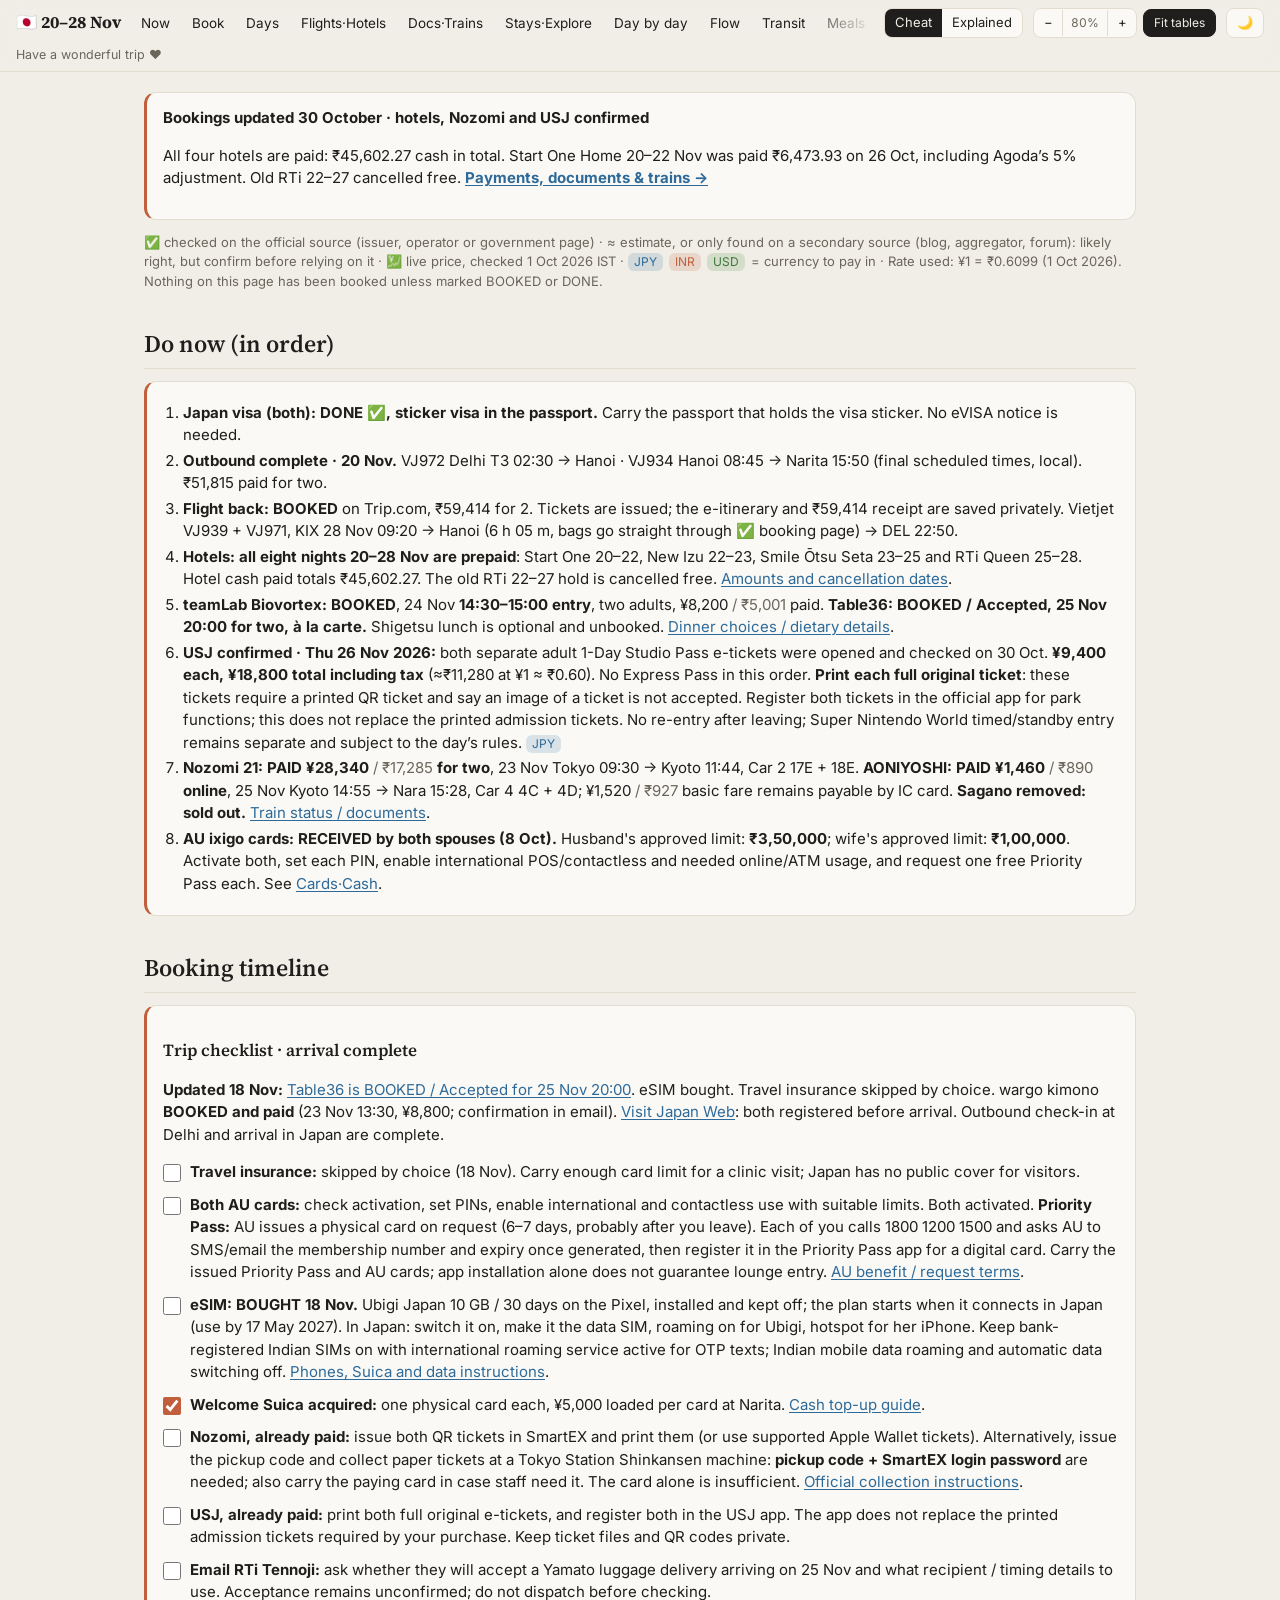
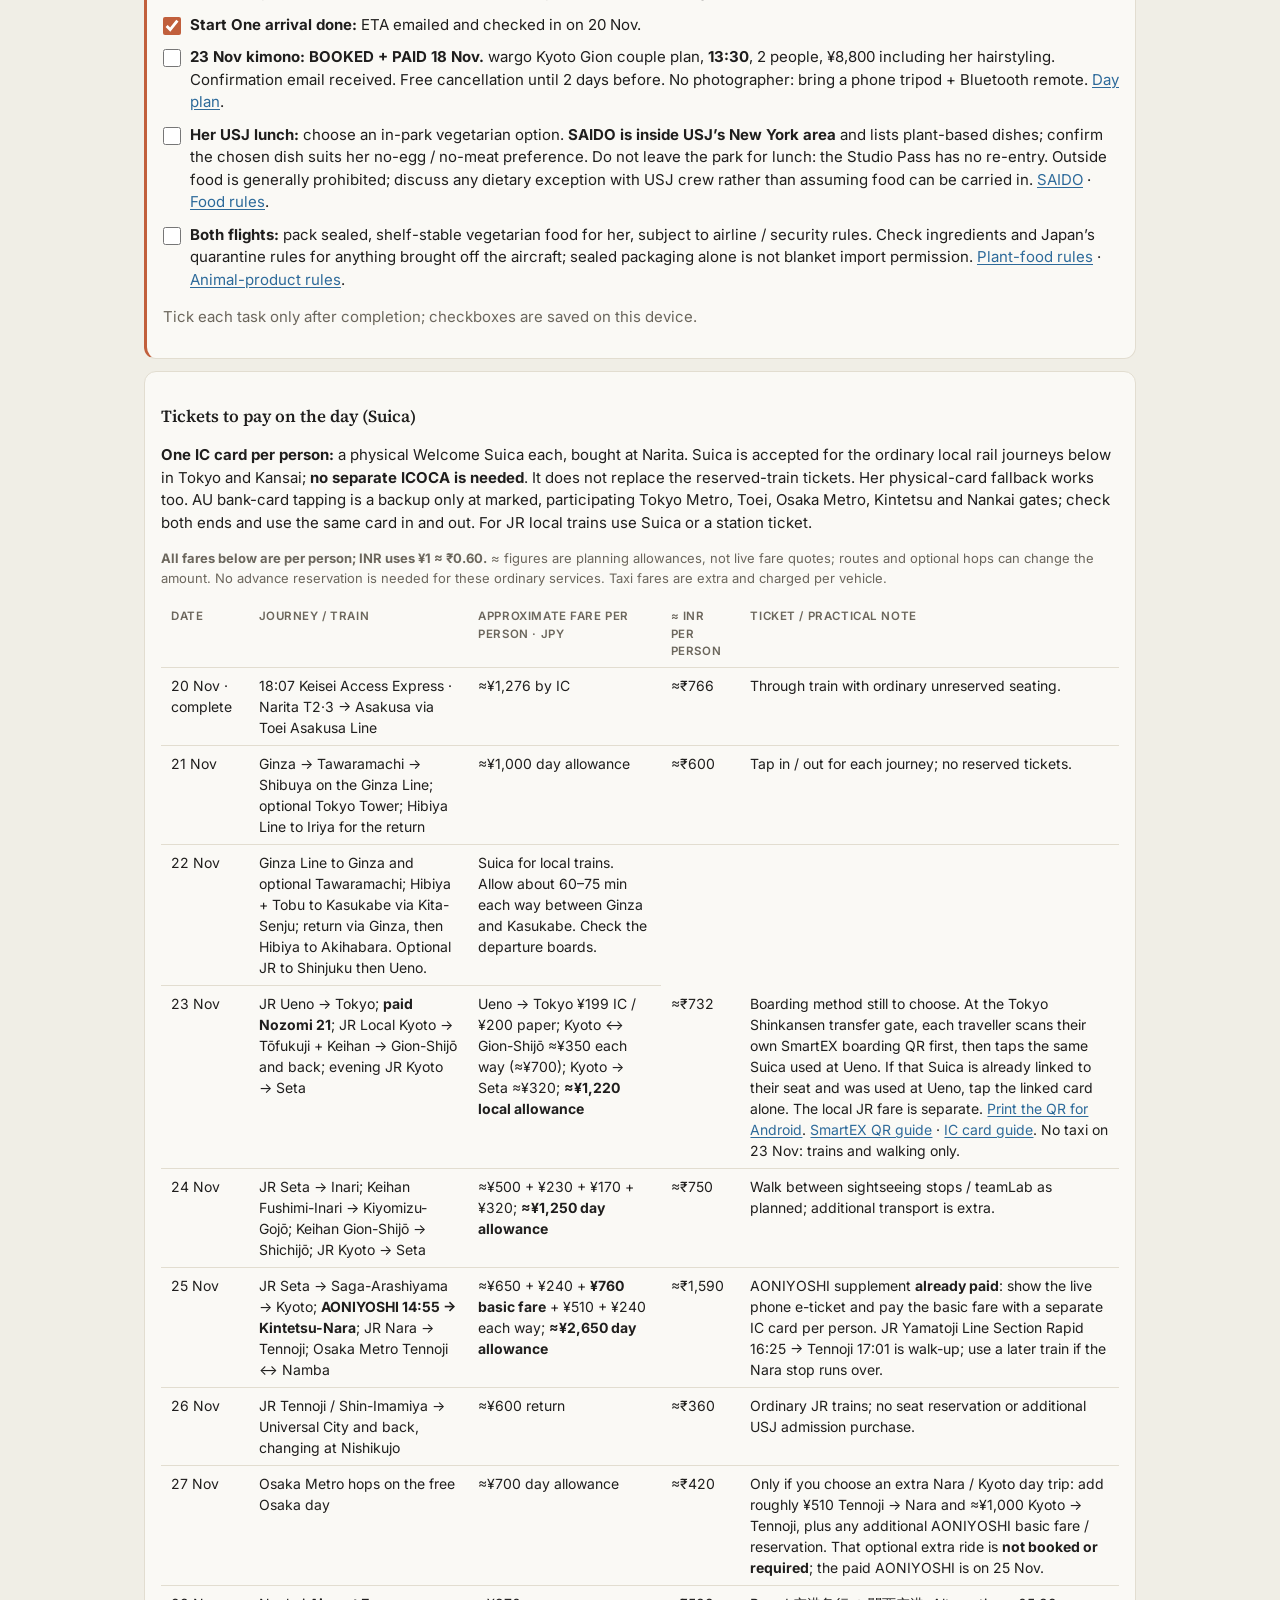
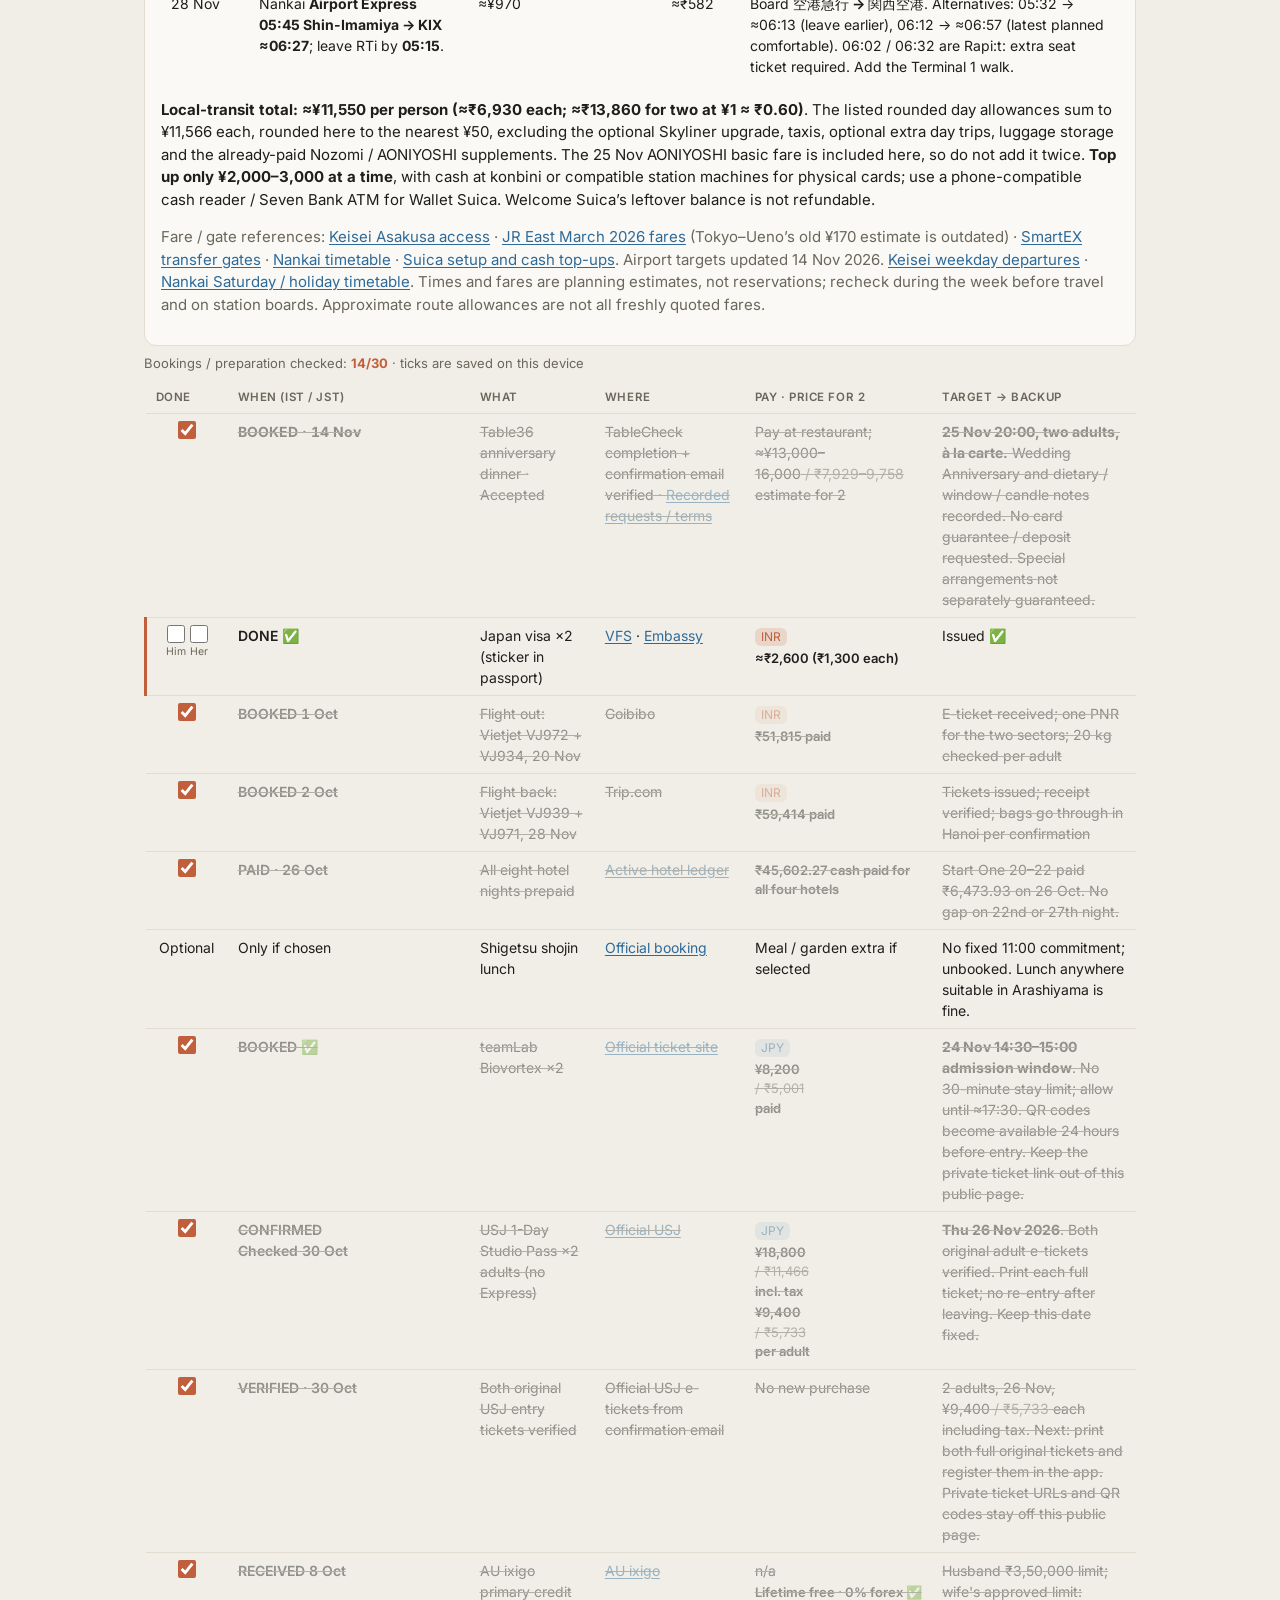
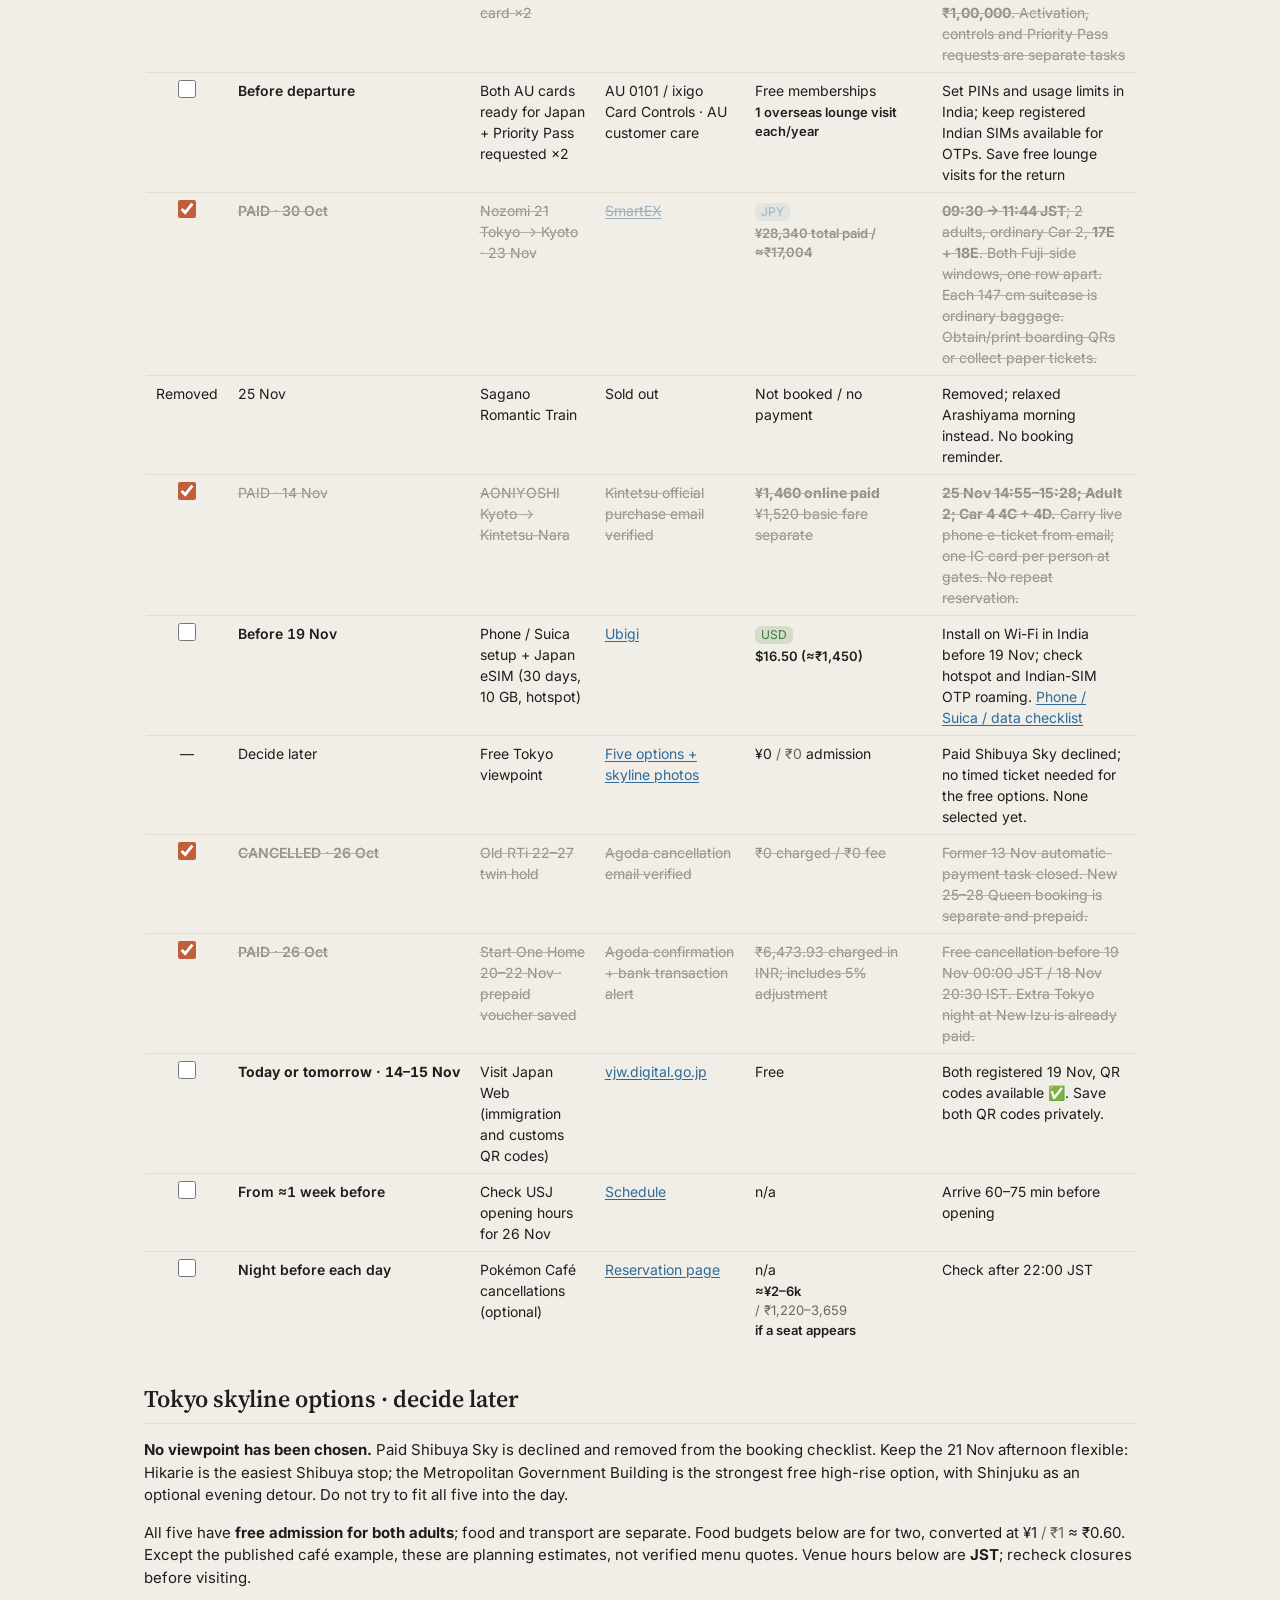
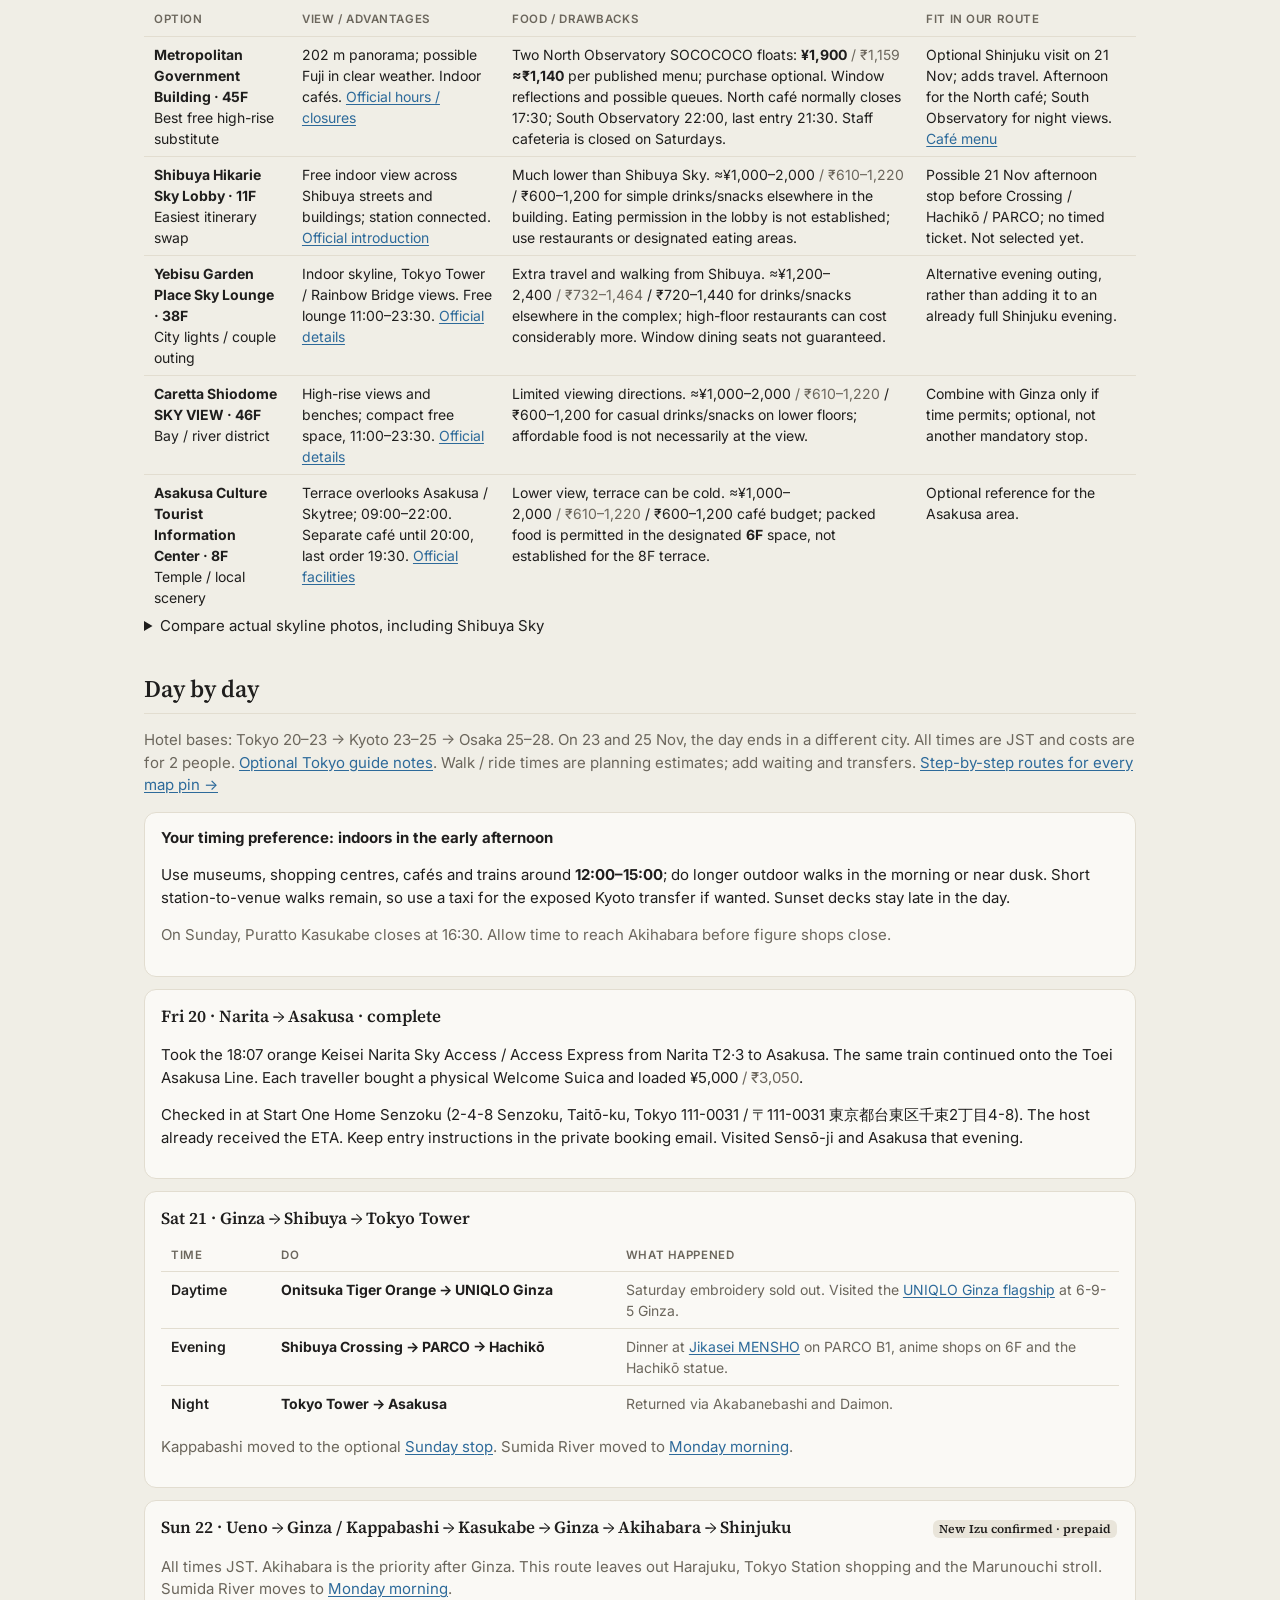
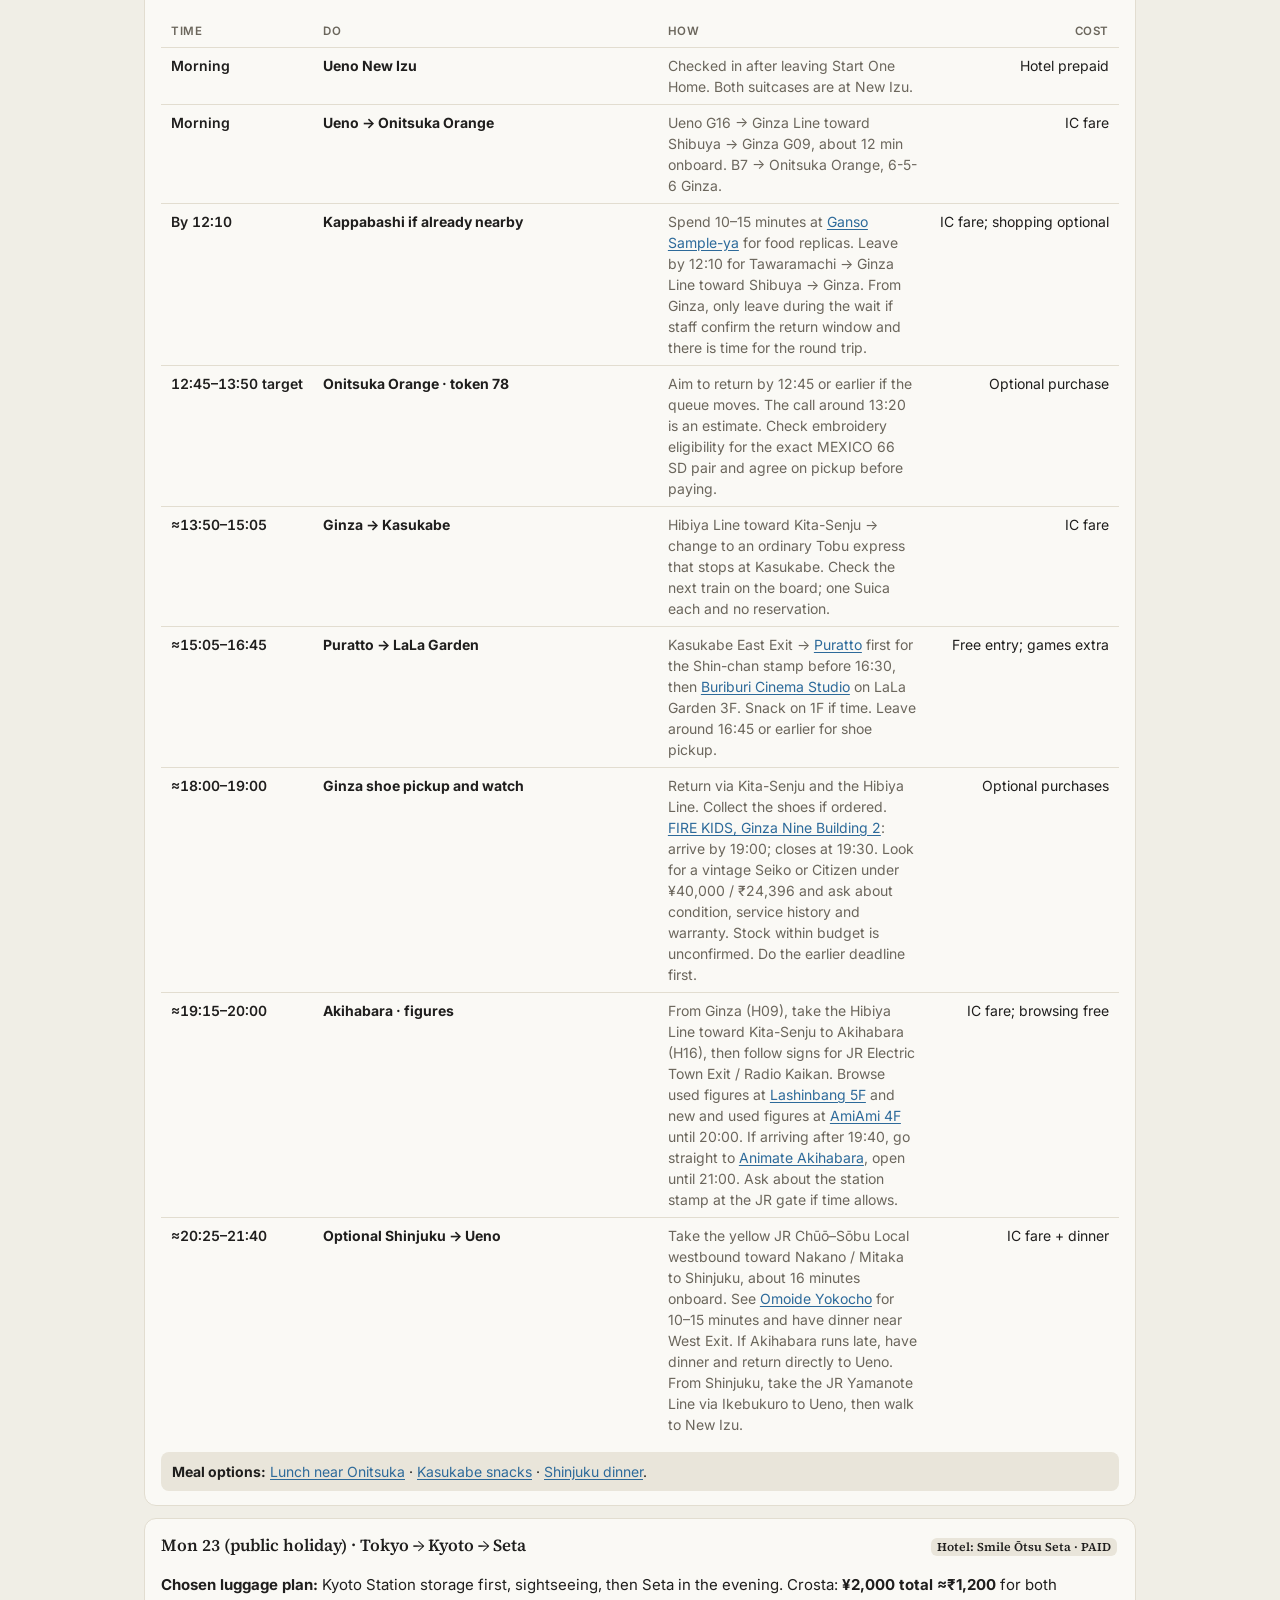
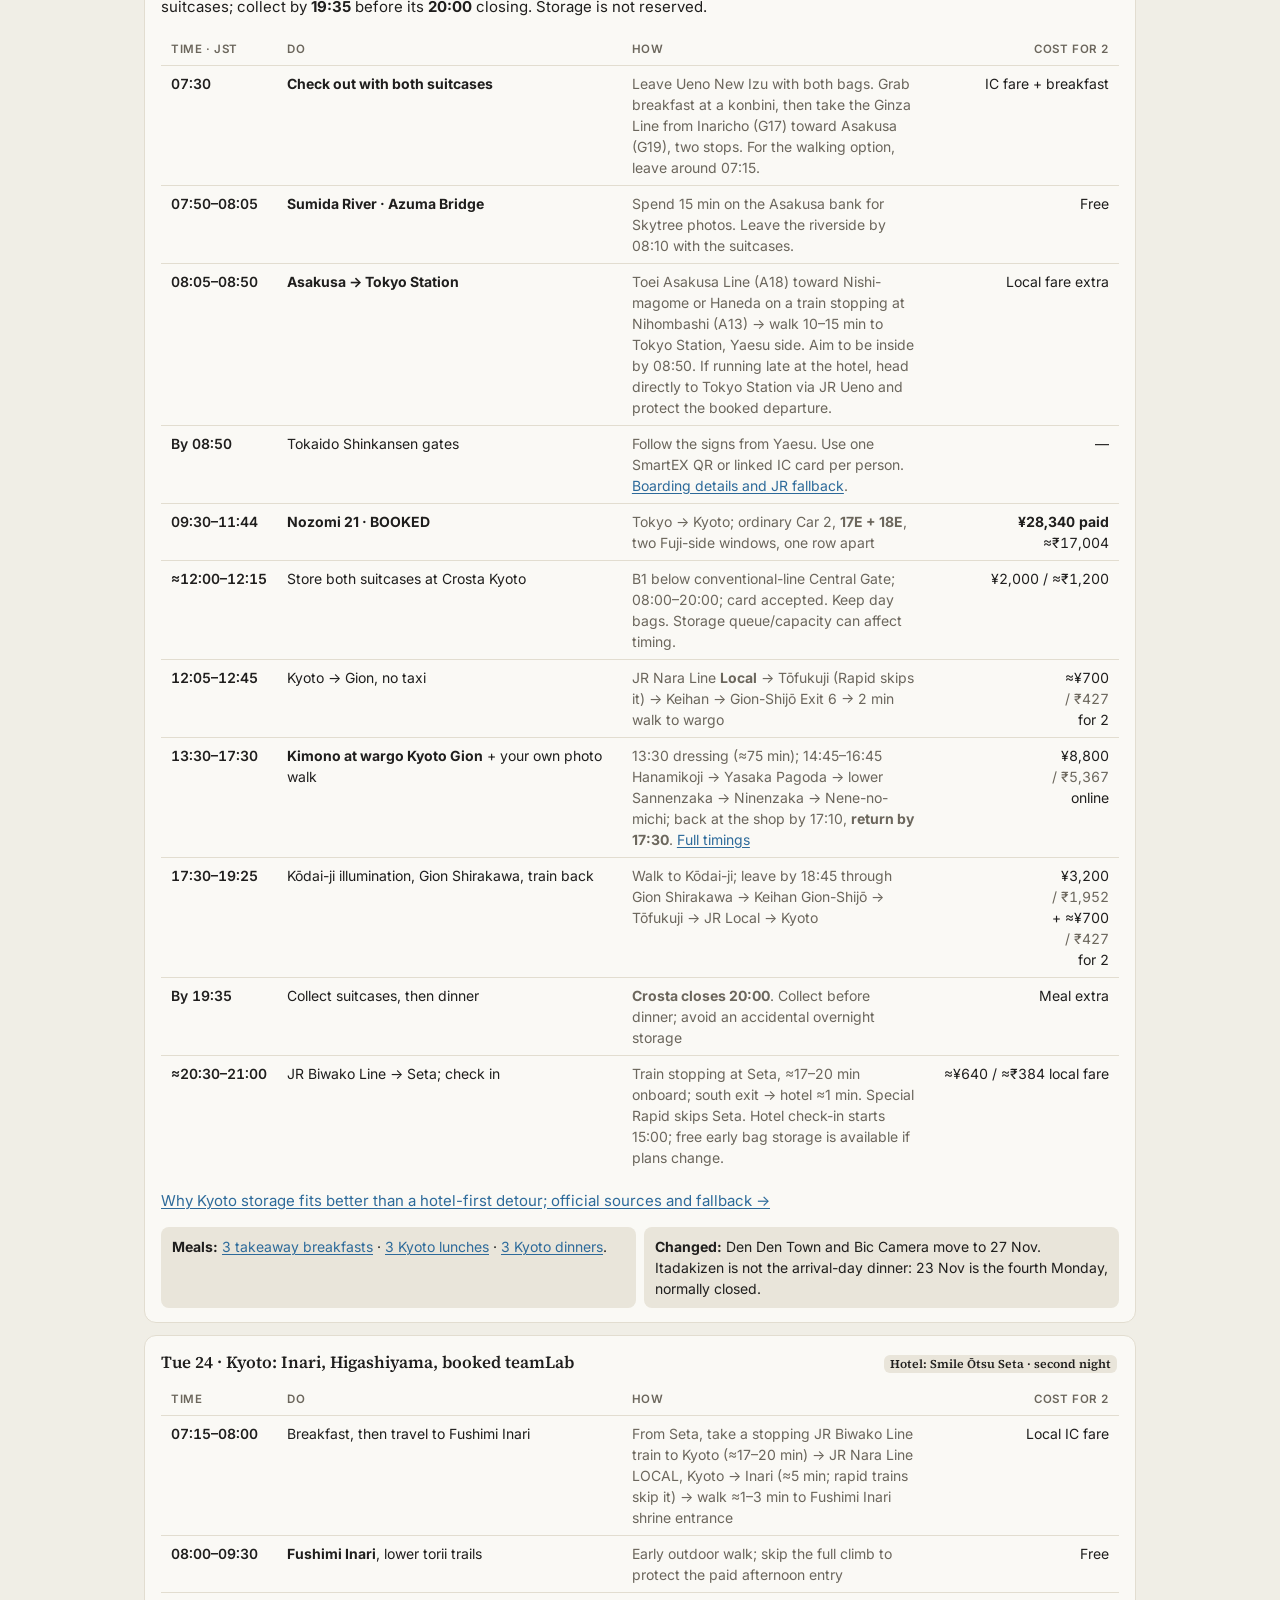
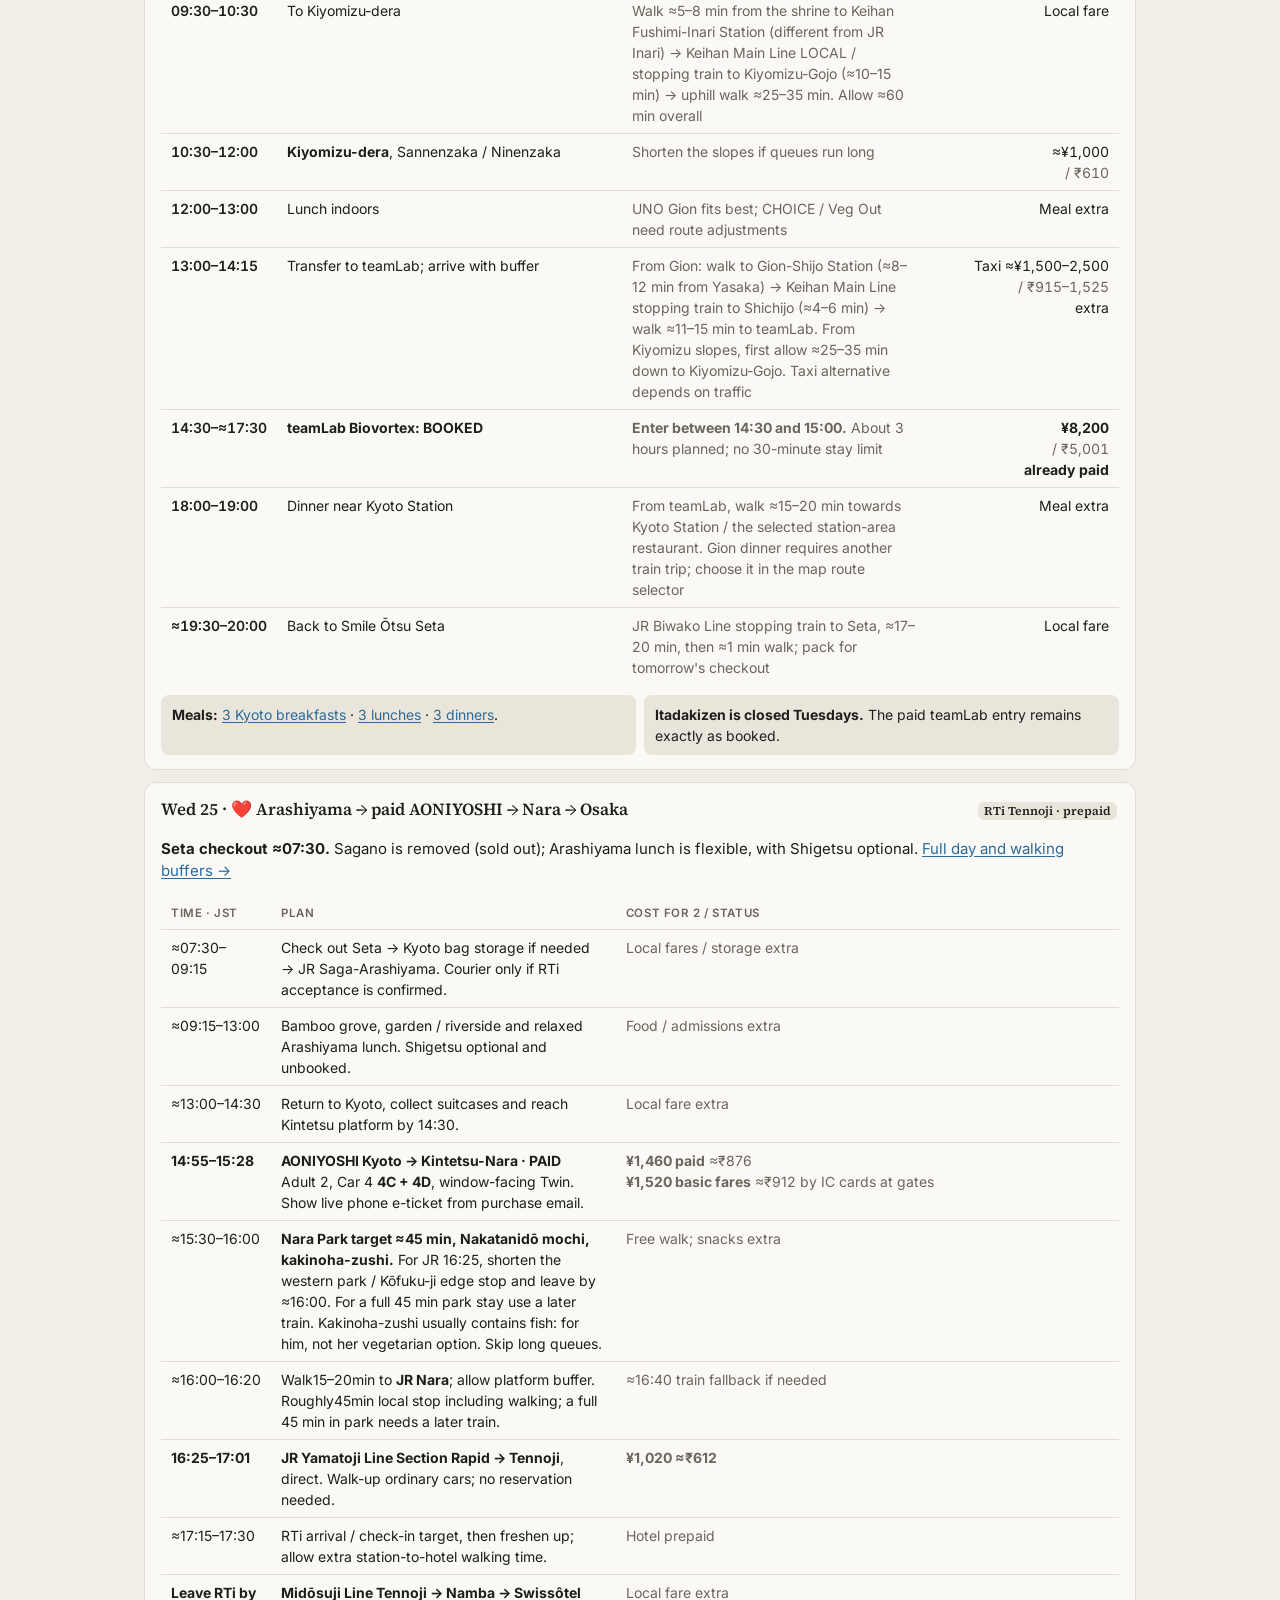
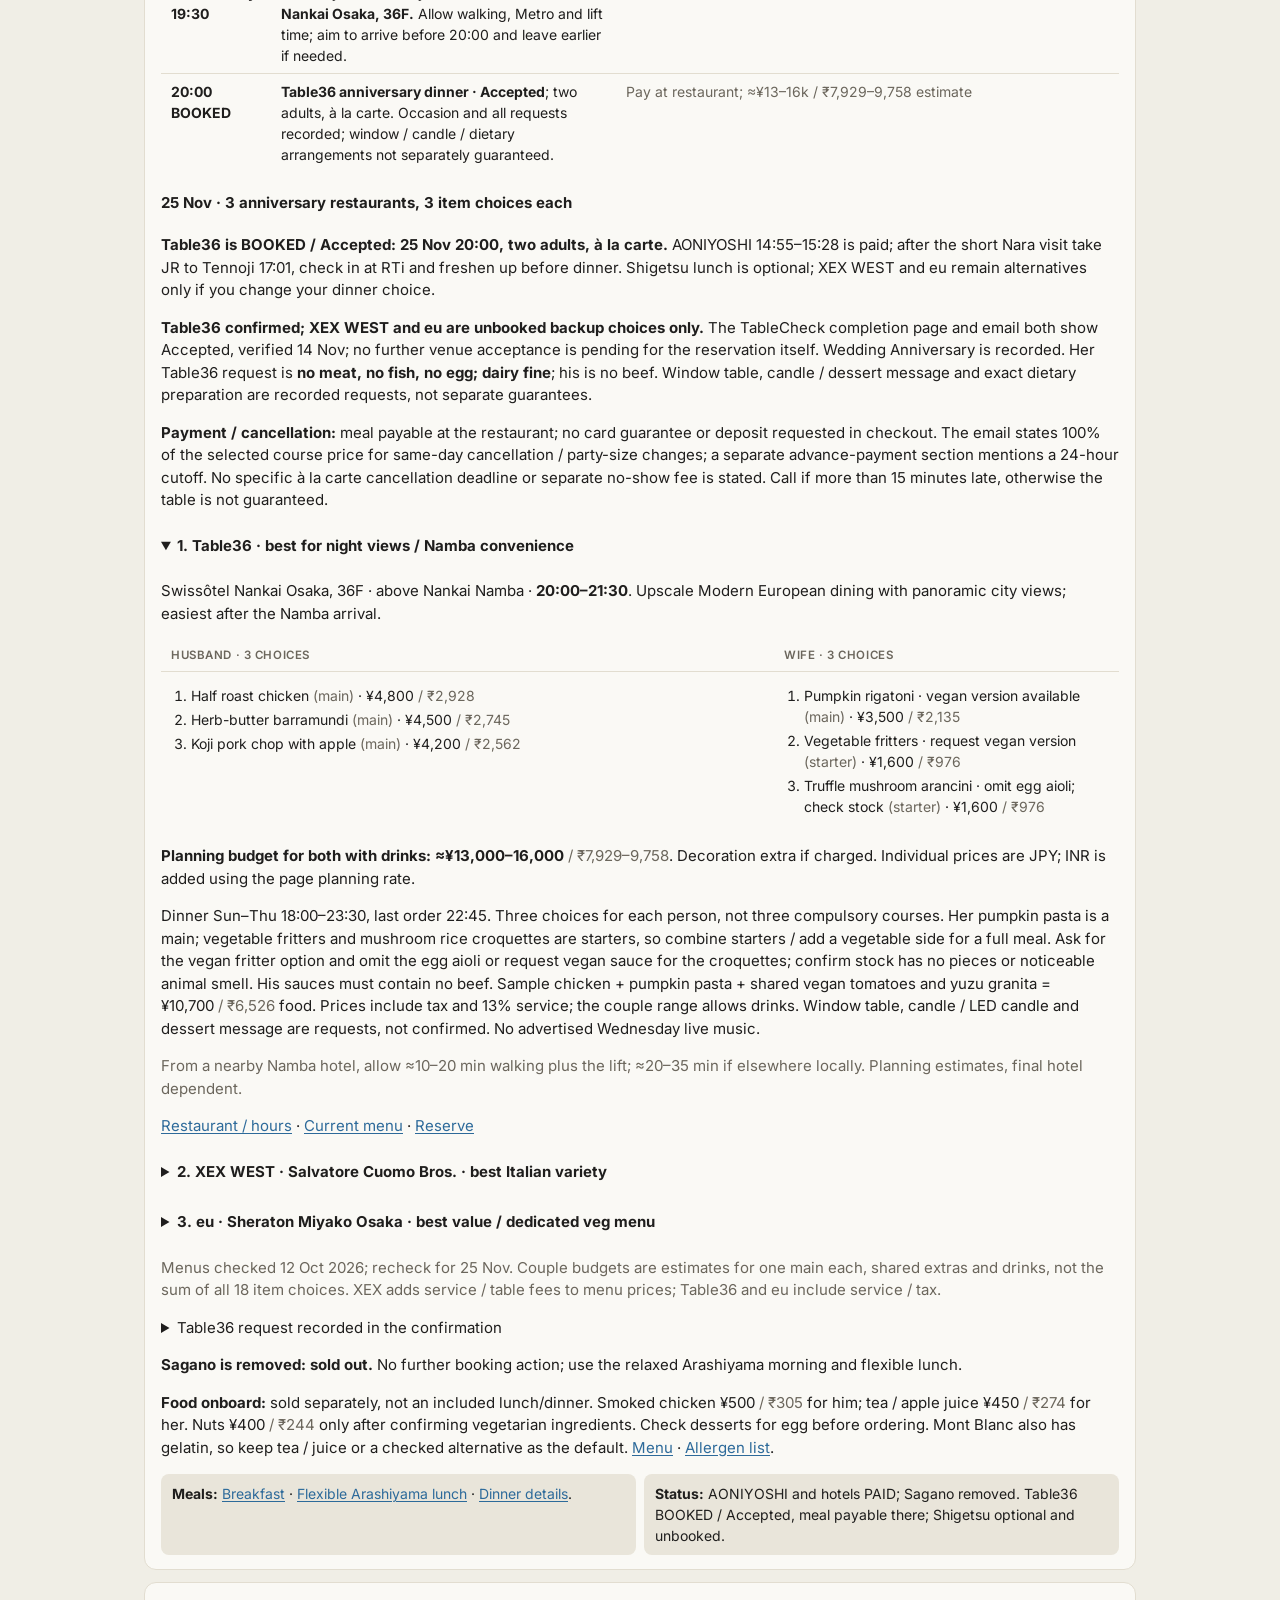
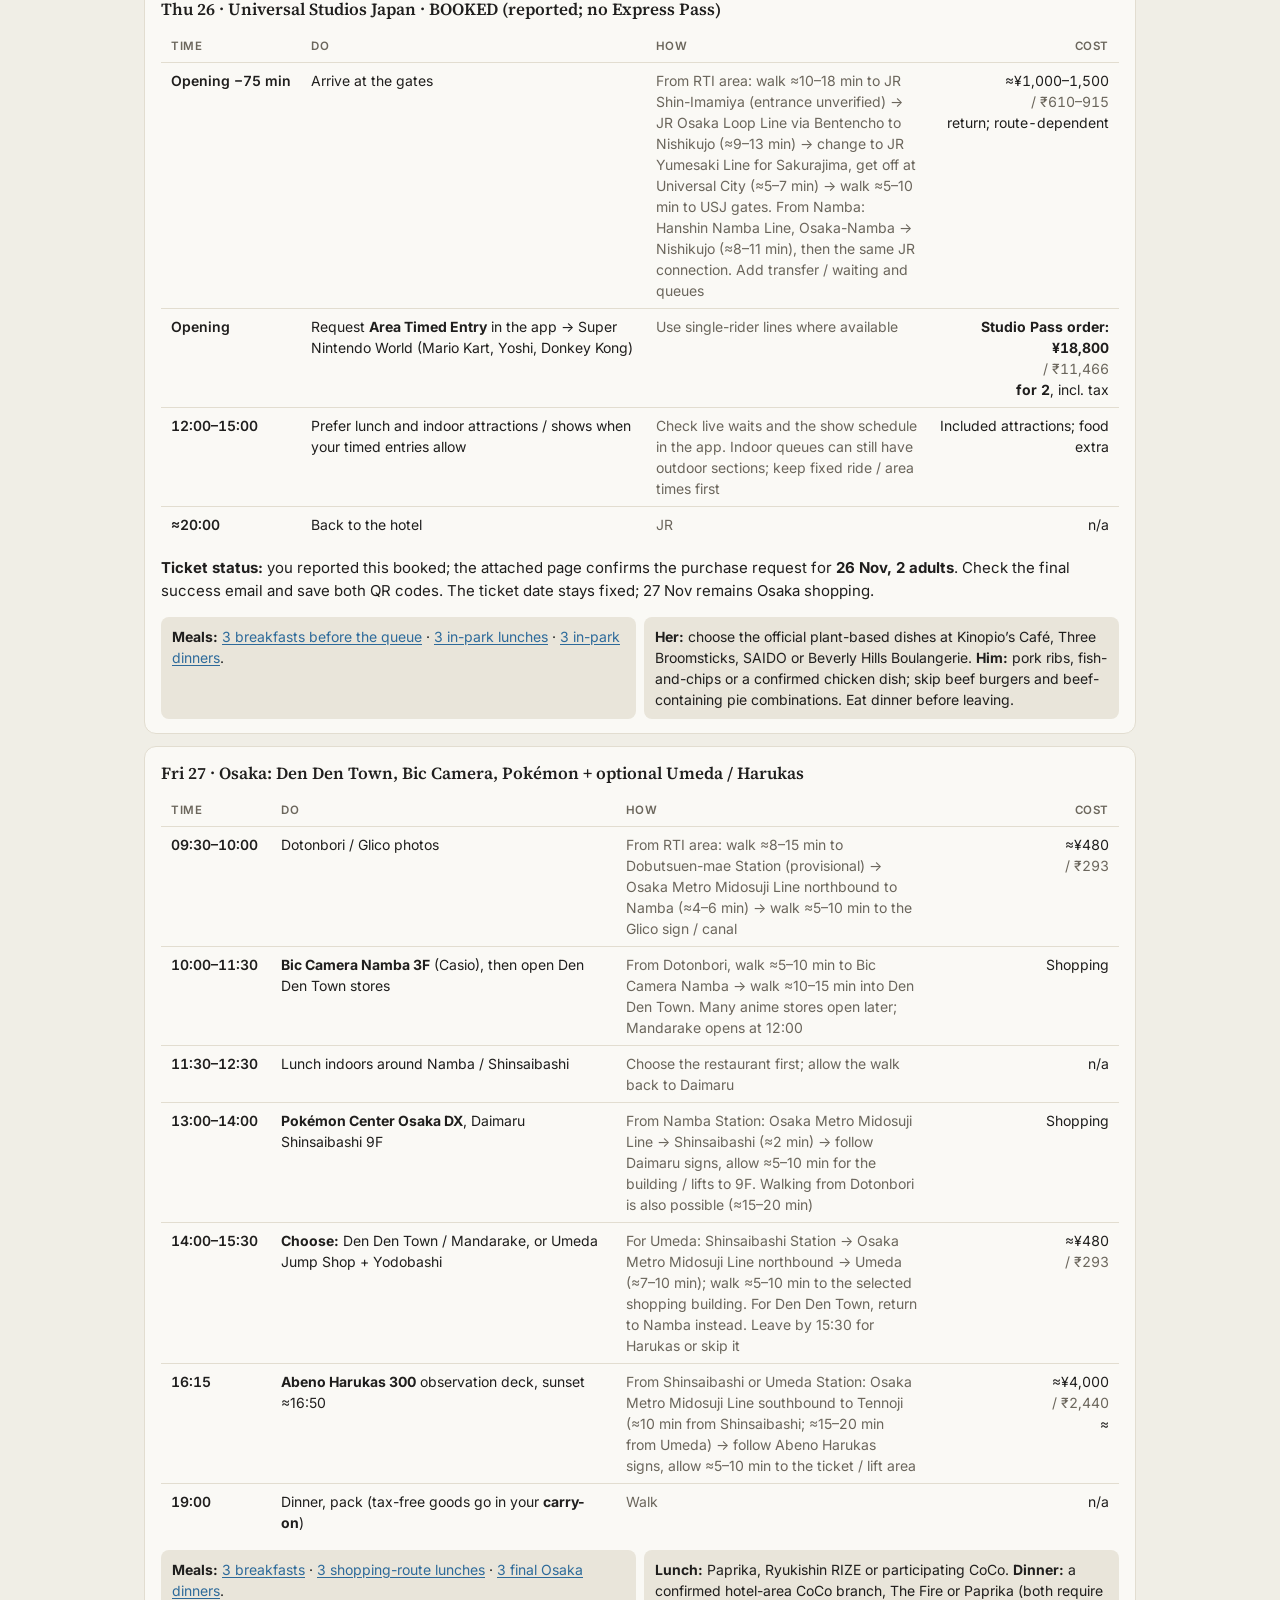
==== commit 6b78013a: "Update last Tokyo routes with Akihabara and Sumida River" ====
--- a/index.html
+++ b/index.html
@@ -98,6 +98,7 @@
 .meal-dates button,.meal-periods button{padding:9px 12px;min-height:42px}
 .meal-dates button[aria-pressed=true]{background:var(--fg);border-color:var(--fg);color:var(--bg)}
 .meal-periods{display:flex;gap:6px;padding:10px 0;border-bottom:1px solid var(--line)}
+.meal-periods button[hidden]{display:none}
 .meal-periods button[aria-pressed=true]{background:var(--acc2);border-color:var(--acc2);color:var(--bg)}
 #meal-chooser button:focus-visible,.meal-links a:focus-visible{outline:3px solid var(--acc2);outline-offset:3px}
 .meal-heading{padding:16px 0}.meal-heading h3{font-size:21px;margin:5px 0}.meal-route{color:var(--acc);font-size:12px;font-weight:600;margin:0}.meal-note{color:var(--mut);margin:4px 0 0;font-size:14px}
@@ -182,7 +183,7 @@
 <tbody>
 <tr><td>20 Nov · complete</td><td>18:07 Keisei Access Express · Narita T2·3 → Asakusa via Toei Asakusa Line</td><td>≈¥1,276 by IC</td><td>≈₹766</td><td>Through train with ordinary unreserved seating.</td></tr>
 <tr><td>21 Nov</td><td>Ginza → Tawaramachi → Shibuya on the Ginza Line; optional Tokyo Tower; Hibiya Line to Iriya for the return</td><td>≈¥1,000 day allowance</td><td>≈₹600</td><td>Tap in / out for each journey; no reserved tickets.</td></tr>
-<tr><td>22 Nov</td><td>Hibiya Line Iriya → Ueno → Ginza → Akihabara; Hibiya + Tobu to Kasukabe; Tobu + JR back to Tokyo or Hibiya to Ginza for conditional pickup; return to Ueno</td><td>To Kasukabe ≈¥700; back to Tokyo ≈¥650; Tokyo → Ueno ¥199 IC / ¥200 paper; <b>≈¥1,900 day allowance</b></td><td>≈₹1,140</td><td>Allowance is for the original route; Ginza adds local fares. Aim for 13:05 from Akihabara platform 2, subject to the Sunday board. Use ordinary Tobu services.</td></tr>
+<tr><td>22 Nov</td><td>Ginza Line to Ginza and optional Tawaramachi; Hibiya + Tobu to Kasukabe via Kita-Senju; return via Ginza, then Hibiya to Akihabara. Optional JR to Shinjuku then Ueno.</td><td>Suica for local trains. Allow about 60–75 min each way between Ginza and Kasukabe. Check the departure boards.</td></tr>
 <tr><td>23 Nov</td><td>JR Ueno → Tokyo; <b>paid Nozomi 21</b>; JR Local Kyoto → Tōfukuji + Keihan → Gion-Shijō and back; evening JR Kyoto → Seta</td><td>Ueno → Tokyo ¥199 IC / ¥200 paper; Kyoto ↔ Gion-Shijō ≈¥350 each way (≈¥700); Kyoto → Seta ≈¥320; <b>≈¥1,220 local allowance</b></td><td>≈₹732</td><td>Boarding method still to choose. At the Tokyo Shinkansen transfer gate, each traveller scans their own SmartEX boarding QR first, then taps the same Suica used at Ueno. If that Suica is already linked to their seat and was used at Ueno, tap the linked card alone. The local JR fare is separate. <a href="https://smart-ex.jp/en/faq/category/detail/?id=542">Print the QR for Android</a>. <a href="https://smart-ex.jp/en/entraining/qr/">SmartEX QR guide</a> · <a href="https://smart-ex.jp/en/entraining/iccard/">IC card guide</a>. No taxi on 23 Nov: trains and walking only.</td></tr>
 <tr><td>24 Nov</td><td>JR Seta → Inari; Keihan Fushimi-Inari → Kiyomizu-Gojō; Keihan Gion-Shijō → Shichijō; JR Kyoto → Seta</td><td>≈¥500 + ¥230 + ¥170 + ¥320; <b>≈¥1,250 day allowance</b></td><td>≈₹750</td><td>Walk between sightseeing stops / teamLab as planned; additional transport is extra.</td></tr>
 <tr><td>25 Nov</td><td>JR Seta → Saga-Arashiyama → Kyoto; <b>AONIYOSHI 14:55 → Kintetsu-Nara</b>; JR Nara → Tennoji; Osaka Metro Tennoji ↔ Namba</td><td>≈¥650 + ¥240 + <b>¥760 basic fare</b> + ¥510 + ¥240 each way; <b>≈¥2,650 day allowance</b></td><td>≈₹1,590</td><td>AONIYOSHI supplement <b>already paid</b>: show the live phone e-ticket and pay the basic fare with a separate IC card per person. JR Yamatoji Line Section Rapid 16:25 → Tennoji 17:01 is walk-up; use a later train if the Nara stop runs over.</td></tr>
@@ -258,7 +259,7 @@
 <section id="days">
 <h2>Day by day</h2>
 <p class="mut">Hotel bases: Tokyo 20–23 → Kyoto 23–25 → Osaka 25–28. On 23 and 25 Nov, the day ends in a different city. All times are JST and costs are for 2 people. <a href="plan.html#tokyo-guide-notes">Optional Tokyo guide notes</a>. Walk / ride times are planning estimates; add waiting and transfers. <a href="stays-maps.html#maps">Step-by-step routes for every map pin →</a></p>
-<div class="card"><b>Your timing preference: indoors in the early afternoon</b><p>Use museums, shopping centres, cafés and trains around <b>12:00–15:00</b>; do longer outdoor walks in the morning or near dusk. Short station-to-venue walks remain, so use a taxi for the exposed Kyoto transfer if wanted. Sunset decks stay late in the day.</p><p class="mut">Morning exceptions: Akihabara at Sunday opening is a planning choice to reduce shopping crowds and leave Kasukabe indoors in the afternoon. Fushimi Inari and Arashiyama retain early outdoor starts; USJ retains opening-time entry for ride queues and Nintendo World access. Afternoon crowd levels at teamLab are not reliably established: your booked 14:30–15:00 entry fits your comfort preference, without a promise of a quiet museum. <a href="https://global.kyoto.travel/en/comfort/" target="_blank">Kyoto crowd forecasts</a> · <a href="https://www.teamlab.art/e/kyoto/" target="_blank">teamLab information</a>.</p></div>
+<div class="card"><b>Your timing preference: indoors in the early afternoon</b><p>Use museums, shopping centres, cafés and trains around <b>12:00–15:00</b>; do longer outdoor walks in the morning or near dusk. Short station-to-venue walks remain, so use a taxi for the exposed Kyoto transfer if wanted. Sunset decks stay late in the day.</p><p class="mut">On Sunday, Puratto Kasukabe closes at 16:30. Allow time to reach Akihabara before figure shops close.</p></div>
 
 <div class="card day"><h3><span>Fri 20 · Narita → Asakusa · complete</span></h3>
 <p>Took the 18:07 orange Keisei Narita Sky Access / Access Express from Narita T2·3 to Asakusa. The same train continued onto the Toei Asakusa Line. Each traveller bought a physical Welcome Suica and loaded ¥5,000.</p>
@@ -266,58 +267,40 @@
 <p class="x mut">Keisei reference: Access Express is ordinary unreserved seating. Keep suitcases with you and clear of doors and aisles. On future trips, check the board for Asakusa (浅草). For the Skyliner, Suica covers the base fare and a separate reserved Skyliner ticket is required.</p>
 </div>
 
-<div class="card day" id="tokyo-21"><h3><span>Sat 21 · Ginza → Kappabashi → Shibuya</span></h3>
+<div class="card day" id="tokyo-21"><h3><span>Sat 21 · Ginza → Shibuya → Tokyo Tower</span></h3>
+<div class="tw"><table>
+<tr><th>Time</th><th>Do</th><th>What happened</th></tr>
+<tr><td class="t">Daytime</td><td><b>Onitsuka Tiger Orange → UNIQLO Ginza</b></td><td>Saturday embroidery sold out. Visited the <a href="https://www.uniqlo.com/eu/en/news/sp/topics/2025081503/">UNIQLO Ginza flagship</a> at 6-9-5 Ginza.</td></tr>
+<tr><td class="t">Evening</td><td><b>Shibuya Crossing → PARCO → Hachikō</b></td><td>Dinner at <a href="https://shibuya.parco.jp/shop/detail/?cd=025743">Jikasei MENSHO</a> on PARCO B1, anime shops on 6F and the Hachikō statue.</td></tr>
+<tr><td class="t">Night</td><td><b>Tokyo Tower → Asakusa</b></td><td>Returned via Akabanebashi and Daimon.</td></tr>
+</table></div>
+<p class="mut">Kappabashi moved to the optional <a href="#tokyo-22">Sunday stop</a>. Sumida River moved to <a href="plan.html#d23">Monday morning</a>.</p>
+</div>
+
+<div class="card day" id="tokyo-22"><h3><span>Sun 22 · Ueno → Ginza / Kappabashi → Kasukabe → Ginza → Akihabara → Shinjuku</span><span class="chip">New Izu confirmed · prepaid</span></h3>
+<p class="mut">All times JST. Akihabara is the priority after Ginza. This route leaves out Harajuku, Tokyo Station shopping and the Marunouchi stroll. Sumida River moves to <a href="plan.html#d23">Monday morning</a>.</p>
 <div class="tw"><table>
 <tr><th>Time</th><th>Do</th><th>How</th><th>Cost</th></tr>
-<tr><td class="t">Ginza now</td><td><b>UNIQLO Ginza</b></td><td>Orange visited; Saturday embroidery sold out. Next: <a href="https://www.uniqlo.com/eu/en/news/sp/topics/2025081503/">UNIQLO Ginza flagship</a> at 6-9-5 Ginza (≈4–5 min on foot). Optional quick try-on at Red (4-5-1 Ginza) if the queue is short. For embroidery, buy at Orange after staff confirms the exact pair qualifies.</td><td>Shopping</td></tr>
-<tr><td class="t">If still needed</td><td>Lunch</td><td>Kyushu Jangara Ginza or quick takeaway.</td><td>See meal choices</td></tr>
-<tr><td class="t">After Ginza</td><td>Ginza → Kappabashi Kitchenware Town</td><td>Walk ≈5–10 min to Ginza Station → <b>Tokyo Metro Ginza Line, Ginza → Tawaramachi</b> (≈20–25 min, no change) → walk ≈5–10 min to southern Kappabashi. Allow ≈35–45 min including waiting</td><td>Suica / IC fare</td></tr>
-<tr><td class="t">Afternoon</td><td><b>Kappabashi Street: gifts and souvenirs</b></td><td>Browse ceramics and chopsticks, and see the food replicas at Ganso Sample-ya. Mostly shopping inside individual stores, with outdoor walks between them. Southern end first</td><td>Free browsing; shopping budget chosen by you</td></tr>
-<tr><td class="t">After Kappabashi</td><td>Kappabashi → Shibuya</td><td>Walk to Tawaramachi → Ginza Line to Shibuya, ≈35–40 min onboard.</td><td>IC fare</td></tr>
-<tr><td class="t">Afternoon</td><td><b>Shibuya Crossing → Hachikō → PARCO 6F</b></td><td>Pokémon Center, Nintendo TOKYO and JUMP SHOP. Optional free view at Shibuya Hikarie 11F if time permits.</td><td>Shopping</td></tr>
-<tr><td class="t">≈18:15</td><td><b>Dinner at Shibuya PARCO B1</b></td><td><a href="https://shibuya.parco.jp/shop/detail/?cd=025743">Jikasei MENSHO</a>, Shibuya PARCO B1, for vegan miso or vegan tantanmen if available. <a href="https://shibuya.parco.jp/floor/detail/?f=b1f">Vegan Izakaya Masaka</a> on the same floor is the fallback.</td><td>See meal choices</td></tr>
-<tr><td class="t">≈21:00–21:30</td><td><b>Optional Tokyo Tower</b></td><td>Optional after Shibuya dinner: Tokyo Tower outside photos or the Main Deck. Aim for 21:00–21:30. From Shibuya take the Ginza Line to Ginza, then the Hibiya Line toward Naka-meguro to Kamiyachō and walk about 7 minutes from Exit 1. Main Deck published last entry 22:30 and closing 23:00. Leave the tower by 23:15 for Kamiyachō (Exit 1), then Hibiya Line toward Kita-Senju directly to Iriya. Check the station board before relying on late trains. <a href="https://en.tokyotower.co.jp/fee/">Tower hours</a></td><td>Outside photos free</td></tr>
-<tr><td class="t">Evening</td><td>Return to Senzoku</td><td>For a direct return from Shibuya: Ginza Line to Ginza → Hibiya Line to Iriya → walk ≈8–12 min to Senzoku.</td><td>Suica / IC fare</td></tr>
-</table></div>
-<div class="eat"><div><b>Meals:</b> <a href="#meals-21-breakfast">3 breakfasts</a> · <a href="#meals-21-lunch">3 Ginza / Asakusa lunch choices</a> · <a href="#meals-21-dinner">Shibuya PARCO dinner and fallback</a>.</div><div><b>Optional dessert:</b> Suzukien × Nanaya matcha gelato near Asakusa if the queue is short.</div></div>
-
-<p class="x mut"><a href="https://www.kappabashi.or.jp/en/qa/" target="_blank">Kappabashi association: Saturday / Sunday opening</a> · <a href="https://www.gotokyo.org/en/spot/59/index.html" target="_blank">Official Tokyo guide: souvenirs, hours and access</a> · <a href="https://www.tokyometro.jp/lang_en/station/tawaramachi/index.html" target="_blank">Tawaramachi / Ginza Line</a> · <a href="https://www.reddit.com/r/JapanTravelTips/comments/1swk3fd/2026_info_embroidered_onitsuka_tigers/" target="_blank">2026 visitor reports: embroidery store moved to Orange (not official confirmation)</a>. Transit times and queue slots are planning estimates.</p>
-</div>
-
-<div class="card day" id="tokyo-22"><h3><span>Sun 22 · Sumida → Ueno → Ginza → Akihabara → Kasukabe</span><span class="chip">New Izu confirmed · prepaid</span></h3>
-<div class="tw"><table>
-<tr><th>Time</th><th>Do</th><th>How</th><th>Cost</th></tr>
-<tr><td class="t">08:00–08:30</td><td>Sumida River</td><td>Short Sumida River walk: Kototoi Bridge and the Asakusa-side promenade for the Skytree view. Return to Senzoku for both bags.</td><td>Free</td></tr>
-<tr><td class="t">≈08:45</td><td><b>Check out by 10:00; drop suitcases at New Izu reception</b></td><td>Iriya → Hibiya Line toward Naka-meguro, one stop to Ueno → elevator between exits 2 and 3 → about 3 min walk to hotel. Reception holds bags before check-in. Follow the host’s checkout instructions: sort and bag rubbish, empty the fridge, leave sheets on, lock up and return the key.</td><td>IC fare</td></tr>
-<tr><td class="t">09:45–10:00 target</td><td><b>Onitsuka Orange, Ginza</b></td><td>Aim to reach Orange at 09:45–10:00. From Ueno take the Hibiya Line toward Naka-meguro to Ginza. Ask when Sunday tokens are issued. A token is for entry; embroidery capacity and MEXICO 66 SD colour eligibility are confirmed at the store. Once given a return estimate, get breakfast nearby and watch for the call. Ask about JPN with a tiger icon, or JPN/JPN★ if available. Agree the pickup time before paying.</td><td>IC fare</td></tr>
-<tr><td class="t">12:15 cutoff</td><td>Ginza → Akihabara</td><td>Leave Ginza by 12:15 for Kasukabe. Take the Hibiya Line toward Kita-Senju to Akihabara. Radio Kaikan and Yodobashi are optional if the shoe queue takes the morning. Eat at T’s Tantan if time permits, or take a quick lunch and head to the platform.</td><td>IC fare</td></tr>
-<tr><td class="t">Before train</td><td>Lunch in Akihabara</td><td><a href="https://www.ecute.jp/akihabara/shop/7046">T’s Tantan at ecute Akihabara</a>, outside the JR Electric Town gate. Vegan tantanmen or seasonal vegan laksa if available. Leave time to reach the Hibiya Line before departure.</td><td>See meal choices</td></tr>
-<tr><td class="t">13:05 target</td><td><b>Akihabara → Kasukabe</b></td><td>Target the 13:05 Hibiya Line from Akihabara platform 2 marked <b>Tobu-Dobutsu-Koen (東武動物公園)</b>. Stay on at Kita-Senju as it continues onto the Tobu Skytree Line; Kasukabe (春日部) arrival target ≈14:09. Check the <a href="https://www.tokyometro.jp/lang_en/station/akihabara/timetable/index.html">Sunday timetable</a> and platform board. If the train terminates at Kita-Senju (北千住), change inside the gates to an ordinary Tobu express stopping at Kasukabe, e.g. toward Kuki or Minami-Kurihashi. Use one Suica each; no reservation.</td><td>IC fare</td></tr>
-<tr><td class="t">14:15</td><td><b>Puratto Kasukabe</b></td><td>East Exit, then walk toward LaLa Garden.</td><td>Free</td></tr>
-<tr><td class="t">14:45</td><td><b>Crayon Shin-chan Buriburi Cinema Studio</b>, LaLa Garden 3F (open until 20:00 ✅)</td><td>Use the Fujimi-chō pedestrian underpass if useful. Free entry.</td><td>Games ≈¥2,000</td></tr>
-<tr><td class="t">17:00</td><td>To Tokyo Station</td><td>Walk ≈5–10 min to Kasukabe Station → Tobu Skytree Line to Kita-Senju (≈30–40 min) → JR Joban / Ueno-Tokyo Line train serving Tokyo (≈20–25 min); change at Ueno if it terminates there. Allow ≈5–10 min inside Tokyo Station to the shops</td><td>≈¥1,300</td></tr>
-<tr><td class="t">If ordered</td><td>Ginza pickup</td><td>If a custom order was placed, follow the agreed Ginza pickup deadline. Return from Kasukabe around 17:00, or earlier if the pickup requires it. From Kita-Senju, take the Hibiya Line toward Naka-meguro to Ginza. Fit the Yaesu shops around pickup; skip KITTE if time is short.</td><td>IC fare</td></tr>
-<tr><td class="t">≈18:15–19:30 · flexible</td><td>Tokyo Station: Jump Shop (B1) and Dragon Ball Store (1F), Ichibangai. Open until 20:30 ✅</td><td>Follow First Avenue / Yaesu signs; allow ≈5–10 min inside Tokyo Station to reach the shops</td><td>Shopping</td></tr>
-<tr><td class="t">19:30–20:15</td><td><b>Optional KITTE</b>: former postmaster’s room (4F, to 20:00), then the 6F rooftop garden</td><td>Walk from Tokyo Station to the Marunouchi side</td><td>Free</td></tr>
-<tr><td class="t">≈20:45 target</td><td><b>Check in at Ueno New Izu</b>; pick up the bags, freshen up and pack</td><td>Allow ≈25–35 min from KITTE: walk to Tokyo Station → JR Yamanote / Keihin-Tōhoku Line to Ueno → walk to the hotel. Economy Double Non-Smoking, private bathroom confirmed and prepaid; voucher initial check-in closes 23:30</td><td>IC fare; hotel prepaid</td></tr>
-</table></div>
-<div class="eat"><div><b>Meals:</b> <a href="#meals-22-breakfast">3 breakfasts</a> · <a href="#meals-22-lunch">3 lunches before Kasukabe</a> · <a href="#meals-22-dinner">3 Tokyo Station-area dinners</a>.</div><div><b>Lunch:</b> T’s Tantan at ecute Akihabara is the simplest choice. <b>Jangara Akihabara is temporarily closed</b> (since 30 Sep). The Ueno lunch alternative requires a detour before returning to the Kasukabe route. <b>Dinner:</b> Soranoiro, T’s Tantan or Jangara Ginza.</div></div>
-<details id="tokyo-22-evening" open><summary>Optional after check-in · Shinobazu Pond + late dessert</summary><div class="in">
-<p>Only if you still feel like going out: this local loop is flexible and can be shortened or skipped. All times below are <b>JST</b>; walking times are estimates.</p>
-<ul>
-<li><b>≈21:15–22:30 · southern Ueno Park and Shinobazu Pond.</b> Walk from New Izu toward the park and pond for a scenic evening stroll, then leave the park areas. The official park hours are <b>05:00–23:00; entry is prohibited outside these hours</b>. Exit <b>before 23:00</b>; do not plan an overnight park walk. <a href="https://www.kensetsu.metro.tokyo.lg.jp/jimusho/toubuk/ueno/kouenannai" target="_blank" rel="noopener">Official park hours</a> · <a href="https://www.gotokyo.org/en/spot/400/index.html" target="_blank" rel="noopener">Shinobazu Pond</a></li>
-<li><b>Afterwards · Ueno-Hirokoji / Okachimachi streets and dessert or a drink.</b> Optional stop at <b>Gusto Ueno-Hirokoji (ガスト 上野広小路店)</b>, 4-4-4 Ueno, Hirokoji 2000 Building B1. The family restaurant currently lists <b>07:00–05:00 daily</b>. Dessert availability and suitability for your dietary needs must be checked against the menu; no particular dessert or price is assumed. <a href="https://store-info.skylark.co.jp/gusto/map/018988/" target="_blank" rel="noopener">Official listing / menu links</a></li>
-<li><b>Walk back around midnight</b>, or around <b>01:00 on 23 Nov</b> if you prefer a longer street / café evening. No late train is needed for this local loop. Pack before going out and prioritise rest ahead of the booked <b>09:30 Nozomi 21 to Kyoto</b>.</li>
-</ul>
-<p><b>Hotel re-entry:</b> New Izu states <b>no curfew</b>. The main door closes at <b>02:00</b>; staff can open it via the intercom afterwards, and the front desk is staffed 24 hours. The voucher sets latest <b>initial check-in at 23:30</b>, so check in before the outing. <a href="https://www.izuhotel.co.jp/en/faq/" target="_blank" rel="noopener">Hotel FAQ</a> · <a href="https://www.izuhotel.co.jp/en/facility/" target="_blank" rel="noopener">Facilities / 24-hour staff</a></p>
-</div></details>
-<p class="x mut">Akihabara stays in the morning as the <b>indoor morning exception</b>: Sunday afternoons are expected to be busier (planning judgement, not a measured crowd forecast), and this keeps Kasukabe in the afternoon. Radio Kaikan itself is open 10–20 ✅. Travel at 13:00 is mostly on trains; LaLa Garden is a short walk from the station. It has no verified vegetarian dish, so lunch stays in Akihabara.</p>
+<tr><td class="t">Morning</td><td><b>Ueno New Izu</b></td><td>Checked in after leaving Start One Home. Both suitcases are at New Izu.</td><td>Hotel prepaid</td></tr>
+<tr><td class="t">Morning</td><td><b>Ueno → Onitsuka Orange</b></td><td>Ueno G16 → Ginza Line toward Shibuya → Ginza G09, about 12 min onboard. B7 → Onitsuka Orange, 6-5-6 Ginza.</td><td>IC fare</td></tr>
+<tr><td class="t">By 12:10</td><td><b>Kappabashi if already nearby</b></td><td>Spend 10–15 minutes at <a href="https://www.ganso-sample.com/en/shop">Ganso Sample-ya</a> for food replicas. Leave by 12:10 for Tawaramachi → Ginza Line toward Shibuya → Ginza. From Ginza, only leave during the wait if staff confirm the return window and there is time for the round trip.</td><td>IC fare; shopping optional</td></tr>
+<tr><td class="t">12:45–13:50 target</td><td><b>Onitsuka Orange · token 78</b></td><td>Aim to return by 12:45 or earlier if the queue moves. The call around 13:20 is an estimate. Check embroidery eligibility for the exact MEXICO 66 SD pair and agree on pickup before paying.</td><td>Optional purchase</td></tr>
+<tr><td class="t">≈13:50–15:05</td><td><b>Ginza → Kasukabe</b></td><td>Hibiya Line toward Kita-Senju → change to an ordinary Tobu express that stops at Kasukabe. Check the next train on the board; one Suica each and no reservation.</td><td>IC fare</td></tr>
+<tr><td class="t">≈15:05–16:45</td><td><b>Puratto → LaLa Garden</b></td><td>Kasukabe East Exit → <a href="https://visit-kasukabe.jp/pratkasukabe.html">Puratto</a> first for the Shin-chan stamp before 16:30, then <a href="https://mitsui-shopping-park.com/lalag-kasukabe/shopguide/506005.html">Buriburi Cinema Studio</a> on LaLa Garden 3F. Snack on 1F if time. Leave around 16:45 or earlier for shoe pickup.</td><td>Free entry; games extra</td></tr>
+<tr><td class="t">≈18:00–19:00</td><td><b>Ginza shoe pickup and watch</b></td><td>Return via Kita-Senju and the Hibiya Line. Collect the shoes if ordered. <a href="https://ginza9.com/shops/firekids.html">FIRE KIDS, Ginza Nine Building 2</a>: arrive by 19:00; closes at 19:30. Look for a vintage Seiko or Citizen under ¥40,000 and ask about condition, service history and warranty. Stock within budget is unconfirmed. Do the earlier deadline first.</td><td>Optional purchases</td></tr>
+<tr><td class="t">≈19:15–20:00</td><td><b>Akihabara · figures</b></td><td>From Ginza (H09), take the Hibiya Line toward Kita-Senju to Akihabara (H16), then follow signs for JR Electric Town Exit / Radio Kaikan. Browse used figures at <a href="https://www.lashinbang.com/special/1223/">Lashinbang 5F</a> and new and used figures at <a href="https://akihabara-radiokaikan.co.jp/shoplist/amiami/">AmiAmi 4F</a> until 20:00. If arriving after 19:40, go straight to <a href="https://www.animate.co.jp/en/shop/akihabara/">Animate Akihabara</a>, open until 21:00. Ask about the station stamp at the JR gate if time allows.</td><td>IC fare; browsing free</td></tr>
+<tr><td class="t">≈20:25–21:40</td><td><b>Optional Shinjuku → Ueno</b></td><td>Take the yellow JR Chūō–Sōbu Local westbound toward Nakano / Mitaka to Shinjuku, about 16 minutes onboard. See <a href="https://www.gotokyo.org/en/spot/63/index.html">Omoide Yokocho</a> for 10–15 minutes and have dinner near West Exit. If Akihabara runs late, have dinner and return directly to Ueno. From Shinjuku, take the JR Yamanote Line via Ikebukuro to Ueno, then walk to New Izu.</td><td>IC fare + dinner</td></tr>
+</table></div>
+<div class="eat" id="tokyo-22-evening"><div><b>Meal options:</b> <a href="#meals-22-lunch">Lunch near Onitsuka</a> · <a href="#meals-22-snacks">Kasukabe snacks</a> · <a href="#meals-22-dinner">Shinjuku dinner</a>.</div></div>
 </div>
 
 <div class="card day"><h3><span>Mon 23 (public holiday) · Tokyo → Kyoto → Seta</span><span class="chip">Hotel: Smile Ōtsu Seta · PAID</span></h3>
 <p data-noinr><b>Chosen luggage plan:</b> Kyoto Station storage first, sightseeing, then Seta in the evening. Crosta: <b>¥2,000 total ≈₹1,200</b> for both suitcases; collect by <b>19:35</b> before its <b>20:00</b> closing. Storage is not reserved.</p>
 <div class="tw"><table><tr><th>Time · JST</th><th>Do</th><th>How</th><th>Cost for 2</th></tr>
-<tr><td class="t">≈08:15</td><td>Check out Ueno New Izu → Tokyo Station</td><td>Walk to Ueno → JR to Tokyo; allow ≈35–45 minutes to Shinkansen gates with bags, then find the platform. Local transfer is a planning estimate. If early at Tokyo Station, pick up breakfast and an egg-free vegetarian bento if available, or take a quick look at the Marunouchi station façade. Keep the 09:30 departure buffer. Boarding method still to choose. At the Tokyo Shinkansen transfer gate, each traveller scans their own SmartEX boarding QR first, then taps the same Suica used at Ueno. If that Suica is already linked to their seat and was used at Ueno, tap the linked card alone. The local JR fare is separate. <a href="https://smart-ex.jp/en/faq/category/detail/?id=542">Print the QR for Android</a>. <a href="https://smart-ex.jp/en/entraining/qr/">SmartEX QR guide</a> · <a href="https://smart-ex.jp/en/entraining/iccard/">IC card guide</a>.</td><td>Local fare extra</td></tr>
+<tr><td class="t">07:30</td><td><b>Check out with both suitcases</b></td><td>Leave Ueno New Izu with both bags. Grab breakfast at a konbini, then take the Ginza Line from Inaricho (G17) toward Asakusa (G19), two stops. For the walking option, leave around 07:15.</td><td>IC fare + breakfast</td></tr>
+<tr><td class="t">07:50–08:05</td><td><b>Sumida River · Azuma Bridge</b></td><td>Spend 15 min on the Asakusa bank for Skytree photos. Leave the riverside by 08:10 with the suitcases.</td><td>Free</td></tr>
+<tr><td class="t">08:05–08:50</td><td><b>Asakusa → Tokyo Station</b></td><td>Toei Asakusa Line (A18) toward Nishi-magome or Haneda on a train stopping at Nihombashi (A13) → walk 10–15 min to Tokyo Station, Yaesu side. Aim to be inside by 08:50. If running late at the hotel, head directly to Tokyo Station via JR Ueno and protect the booked departure.</td><td>Local fare extra</td></tr>
+<tr><td class="t">By 08:50</td><td>Tokaido Shinkansen gates</td><td>Follow the signs from Yaesu. Use one SmartEX QR or linked IC card per person. <a href="plan.html#d23">Boarding details and JR fallback</a>.</td><td>—</td></tr>
 <tr data-noinr><td class="t">09:30–11:44</td><td><b>Nozomi 21 · BOOKED</b></td><td>Tokyo → Kyoto; ordinary Car 2, <b>17E + 18E</b>, two Fuji-side windows, one row apart</td><td><b>¥28,340 paid</b><br>≈₹17,004</td></tr>
 <tr data-noinr><td class="t">≈12:00–12:15</td><td>Store both suitcases at Crosta Kyoto</td><td>B1 below conventional-line Central Gate; 08:00–20:00; card accepted. Keep day bags. Storage queue/capacity can affect timing.</td><td>¥2,000 / ≈₹1,200</td></tr>
 <tr><td class="t">12:05–12:45</td><td>Kyoto → Gion, no taxi</td><td>JR Nara Line <b>Local</b> → Tōfukuji (Rapid skips it) → Keihan → Gion-Shijō Exit 6 → 2 min walk to wargo</td><td>≈¥700 for 2</td></tr>
@@ -479,7 +462,7 @@
 <p data-noinr><b>Two train experiences:</b> ¥29,800 already paid (Nozomi¥28,340 + AONIYOSHI¥1,460); add ¥1,520 AONIYOSHI basic fares and ¥1,020 JR Nara→Tennoji = <b>¥32,340 ≈₹19,404</b> for both, excluding other local trains / food. Shigetsu is optional.</p>
 <p><b>Seats:</b> Nozomi Car 2 17E + 18E confirmed, two Fuji-side windows; AONIYOSHI <b>Car 4 4C + 4D confirmed</b>, window-facing Twin. No oversized-baggage reservation is needed for the measured147 cm suitcases. <a href="travel-readiness.html#kyoto-luggage">Kyoto luggage plan</a>.</p>
 <p class="mut"><a href="https://smart-ex.jp/en/product/plan/service/" target="_blank">Shinkansen fares</a> · <a href="https://www.sagano-kanko.co.jp/en/ticket/" target="_blank">Sagano fares</a> · <a href="https://www.sagano-kanko.co.jp/en/faq/" target="_blank">Sagano booking rules</a> · <a href="https://www.kintetsu.co.jp/foreign/english/aoniyoshi/" target="_blank">AONIYOSHI timetable / fares</a></p>
-<details><summary>How the Instagram reel's four trains fit</summary><p>This is a summary of the <a href="https://www.instagram.com/reel/DdjAhs_TlbV/" target="_blank">reel's caption</a>, not a spoken transcript: SPACIA X goes from Asakusa toward Nikko; Fujisan View Express links Otsuki and Kawaguchiko; AONIYOSHI connects Kyoto, Nara and Osaka; Kyo-train Garaku connects Kyoto and Osaka with themed interiors.</p><ul><li><b>AONIYOSHI:</b> selected for the hotel transfer.</li><li><b>Kyo-train Garaku:</b> an optional substitute for Sagano if you prefer another train from the reel. It runs on weekends / public holidays, has no seat reservation and no premium supplement. In your Kansai sightseeing dates, <b>23 Nov is the usable holiday</b>; 24–27 are weekdays and 28 is your departure morning. Optional 23 Nov <b>Kyoto-Kawaramachi 14:41 → Osaka-Umeda 15:28</b> (47 min), move Umeda shopping here, then ordinary JR back to Kyoto for dinner. This replaces the gentle arrival afternoon / Gion walk and adds a return commute. Confirm operating status; seats are not guaranteed.</li><li><b>SPACIA X / Fujisan View Express:</b> require a Nikko or Kawaguchiko day from Tokyo. Either would replace most of 21 Nov shopping or 22 Nov Akihabara / Kasukabe; neither is between Kyoto and Osaka. I would retain the current Tokyo priorities.</li></ul><p><a href="https://www.hankyu.co.jp/kyotrain-garaku/service/" target="_blank">Garaku timetable / restrictions</a> · <a href="https://www.tobu.co.jp/spaciax/en/" target="_blank">SPACIA X</a> · <a href="https://www.fujikyu-railway.jp/fujisan-view-express/en/" target="_blank">Fujisan View Express</a></p></details>
+<details><summary>How the Instagram reel's four trains fit</summary><p>This is a summary of the <a href="https://www.instagram.com/reel/DdjAhs_TlbV/" target="_blank">reel's caption</a>, not a spoken transcript: SPACIA X goes from Asakusa toward Nikko; Fujisan View Express links Otsuki and Kawaguchiko; AONIYOSHI connects Kyoto, Nara and Osaka; Kyo-train Garaku connects Kyoto and Osaka with themed interiors.</p><ul><li><b>AONIYOSHI:</b> selected for the hotel transfer.</li><li><b>Kyo-train Garaku:</b> an optional substitute for Sagano if you prefer another train from the reel. It runs on weekends / public holidays, has no seat reservation and no premium supplement. In your Kansai sightseeing dates, <b>23 Nov is the usable holiday</b>; 24–27 are weekdays and 28 is your departure morning. Optional 23 Nov <b>Kyoto-Kawaramachi 14:41 → Osaka-Umeda 15:28</b> (47 min), move Umeda shopping here, then ordinary JR back to Kyoto for dinner. This replaces the gentle arrival afternoon / Gion walk and adds a return commute. Confirm operating status; seats are not guaranteed.</li><li><b>SPACIA X / Fujisan View Express:</b> require a Nikko or Kawaguchiko day from Tokyo. Either would replace most of 21 Nov shopping or 22 Nov Kasukabe / Akihabara; neither is between Kyoto and Osaka. I would retain the current Tokyo priorities.</li></ul><p><a href="https://www.hankyu.co.jp/kyotrain-garaku/service/" target="_blank">Garaku timetable / restrictions</a> · <a href="https://www.tobu.co.jp/spaciax/en/" target="_blank">SPACIA X</a> · <a href="https://www.fujikyu-railway.jp/fujisan-view-express/en/" target="_blank">Fujisan View Express</a></p></details>
 </div>
 <div class="card"><b>AONIYOSHI · PAID, 25 Nov 14:55–15:28</b><p>Kyoto → Kintetsu-Nara; Adult 2, Car 4 4C + 4D. ¥1,460 supplements paid; ¥1,520 basic fares separate by IC card. Use the confirmation email’s ticketless link to display the live e-ticket; no station pickup. Then short Nara stop → walk JR Nara →16:25–17:01 Tennoji → RTi check-in → Table36 BOOKED 20:00. <a href="plan.html#d25">Detailed timing and fallback</a>.</p></div>
 </div>
@@ -648,7 +631,7 @@
 <li><b>Den Den Town:</b> Mandarake Grand Chaos (12–20), Animate, Super Potato ✅.</li>
 <li><b>Osaka:</b> Jump Shop at HEP FIVE 6F ✅.</li></ul></div>
 </div>
-<p class="mut" style="margin-top:30px;font-size:12px">Planning document. Prices, opening hours and rules change, so re-check official sites before you book. Tokyo updates on 21 Nov 2026 cover the completed arrival, weekend plans and the Monday Tokyo transfer. Earlier update on 14 Nov: Table36 Accepted confirmation, pre-flight checklist, day-of-travel fare allowances, phone / Suica setup and paid AONIYOSHI plan refreshed. Nozomi 21 payment and both USJ adult e-tickets retain their 30 Oct verification. Hotel/flight confirmations and zero-fee RTi cancellation retain their 26 Oct verification; all eight hotel nights prepaid. Other historical research retains its own checked dates. Timed visits remain targets unless marked BOOKED.</p>
+<p class="mut" style="margin-top:30px;font-size:12px">Planning document. Prices, opening hours and rules change, so re-check official sites before you book. Tokyo updates through 22 Nov 2026 cover the completed arrival, Sunday route and the Monday Sumida River stop before the Shinkansen. Earlier update on 14 Nov: Table36 Accepted confirmation, pre-flight checklist, day-of-travel fare allowances, phone / Suica setup and paid AONIYOSHI plan refreshed. Nozomi 21 payment and both USJ adult e-tickets retain their 30 Oct verification. Hotel/flight confirmations and zero-fee RTi cancellation retain their 26 Oct verification; all eight hotel nights prepaid. Other historical research retains its own checked dates. Timed visits remain targets unless marked BOOKED.</p>
 </section>
 </main>
 <script>
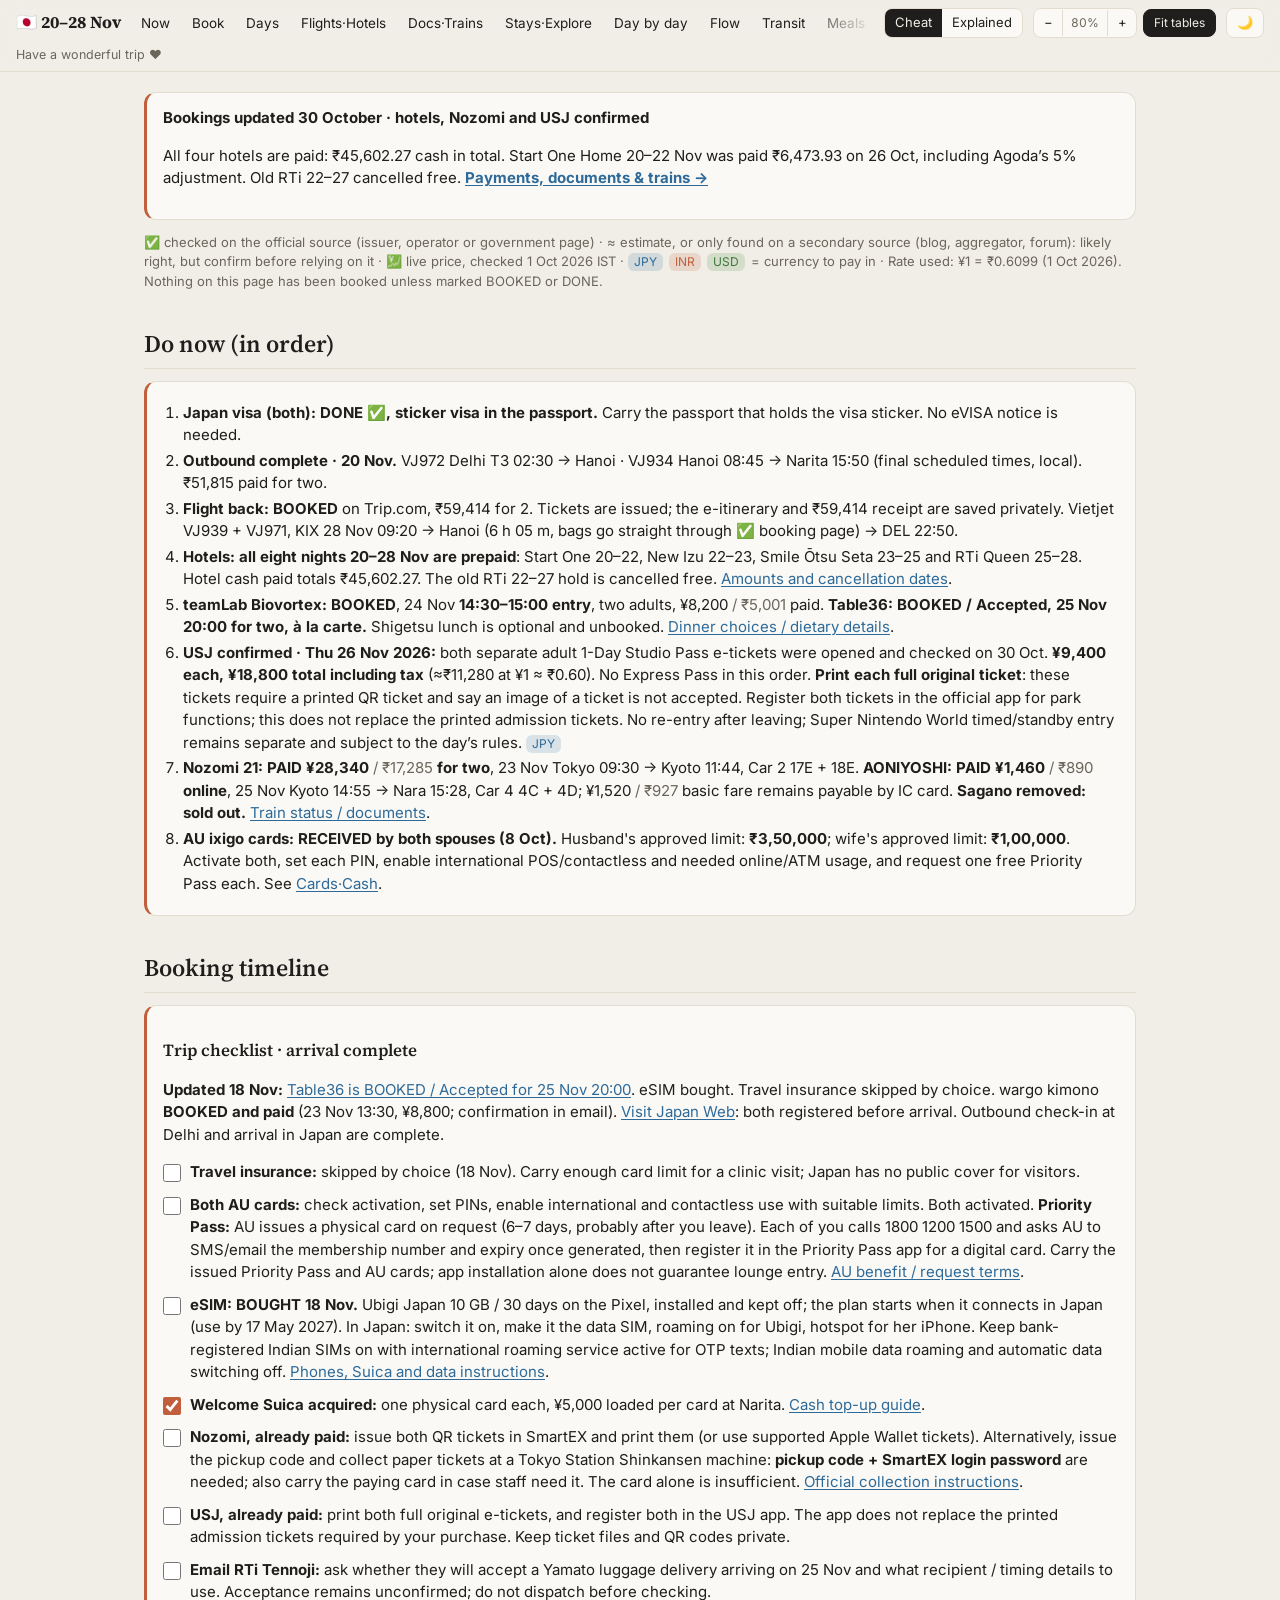
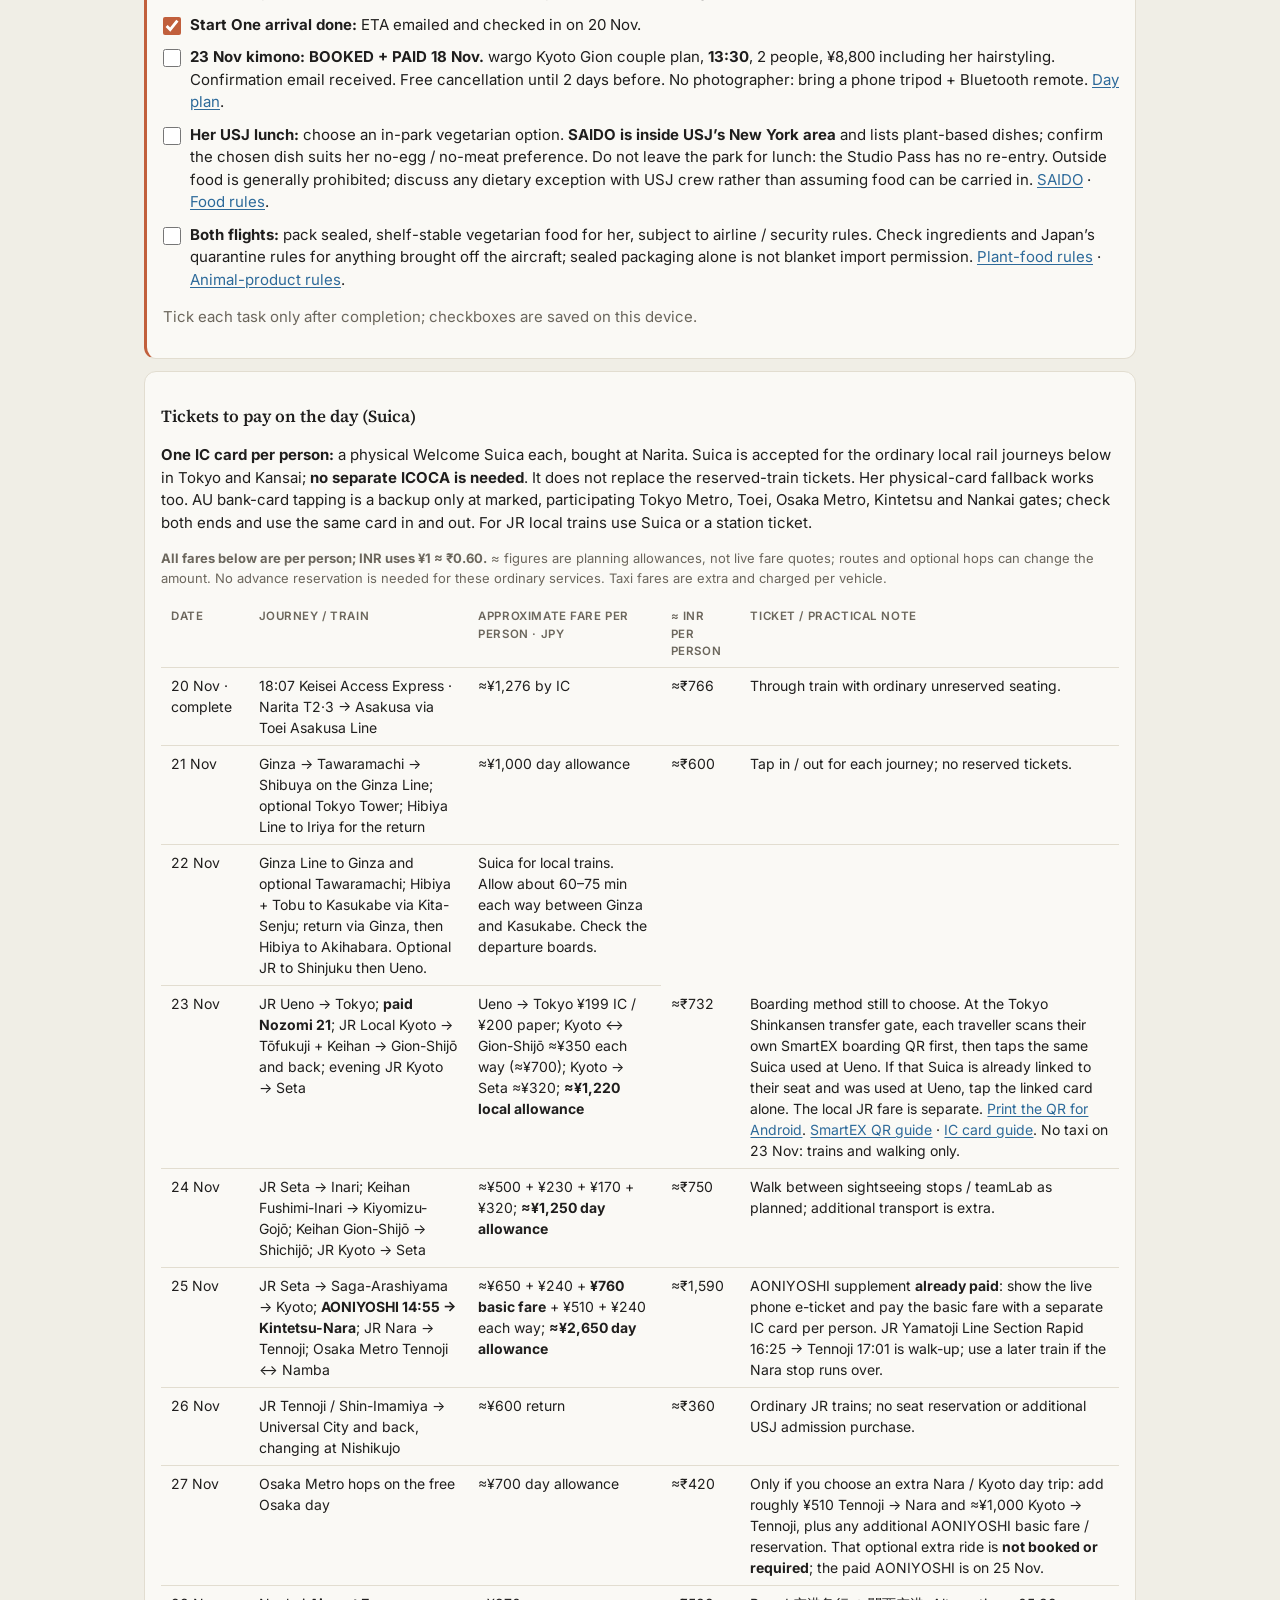
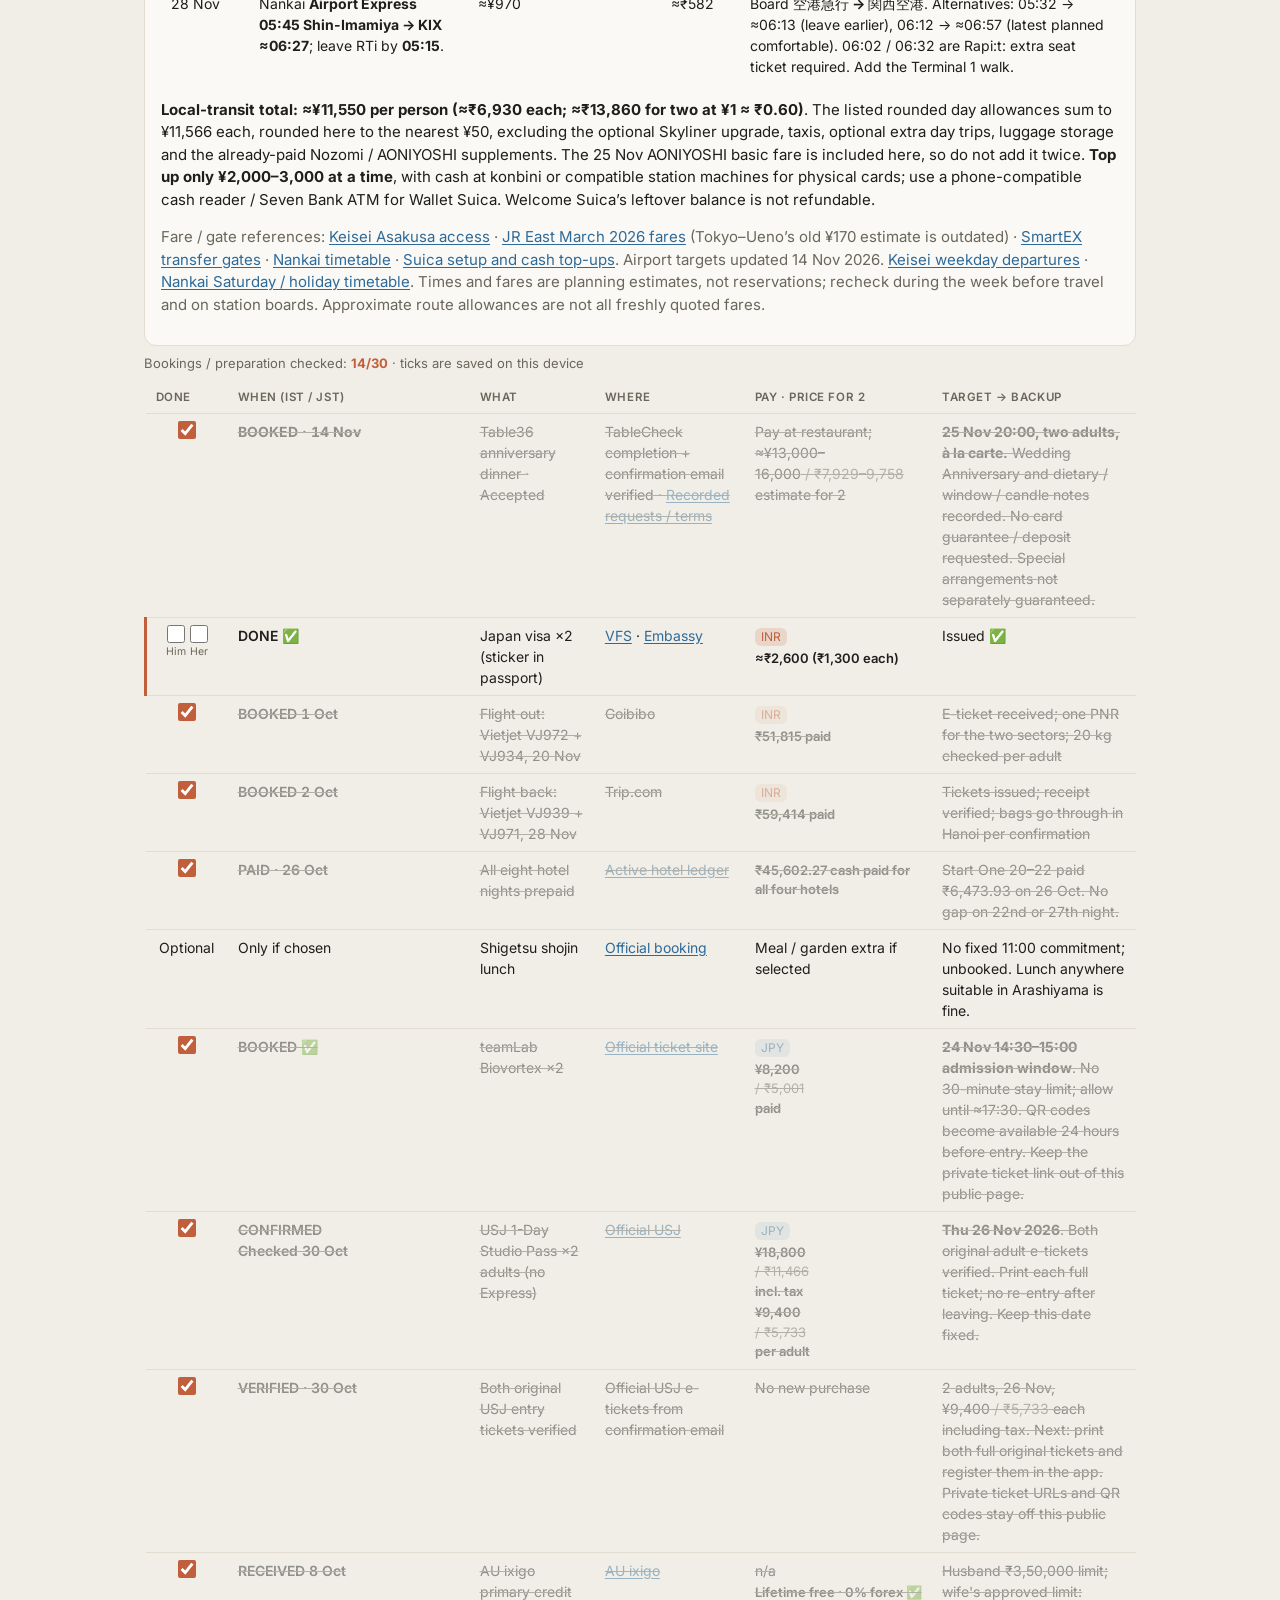
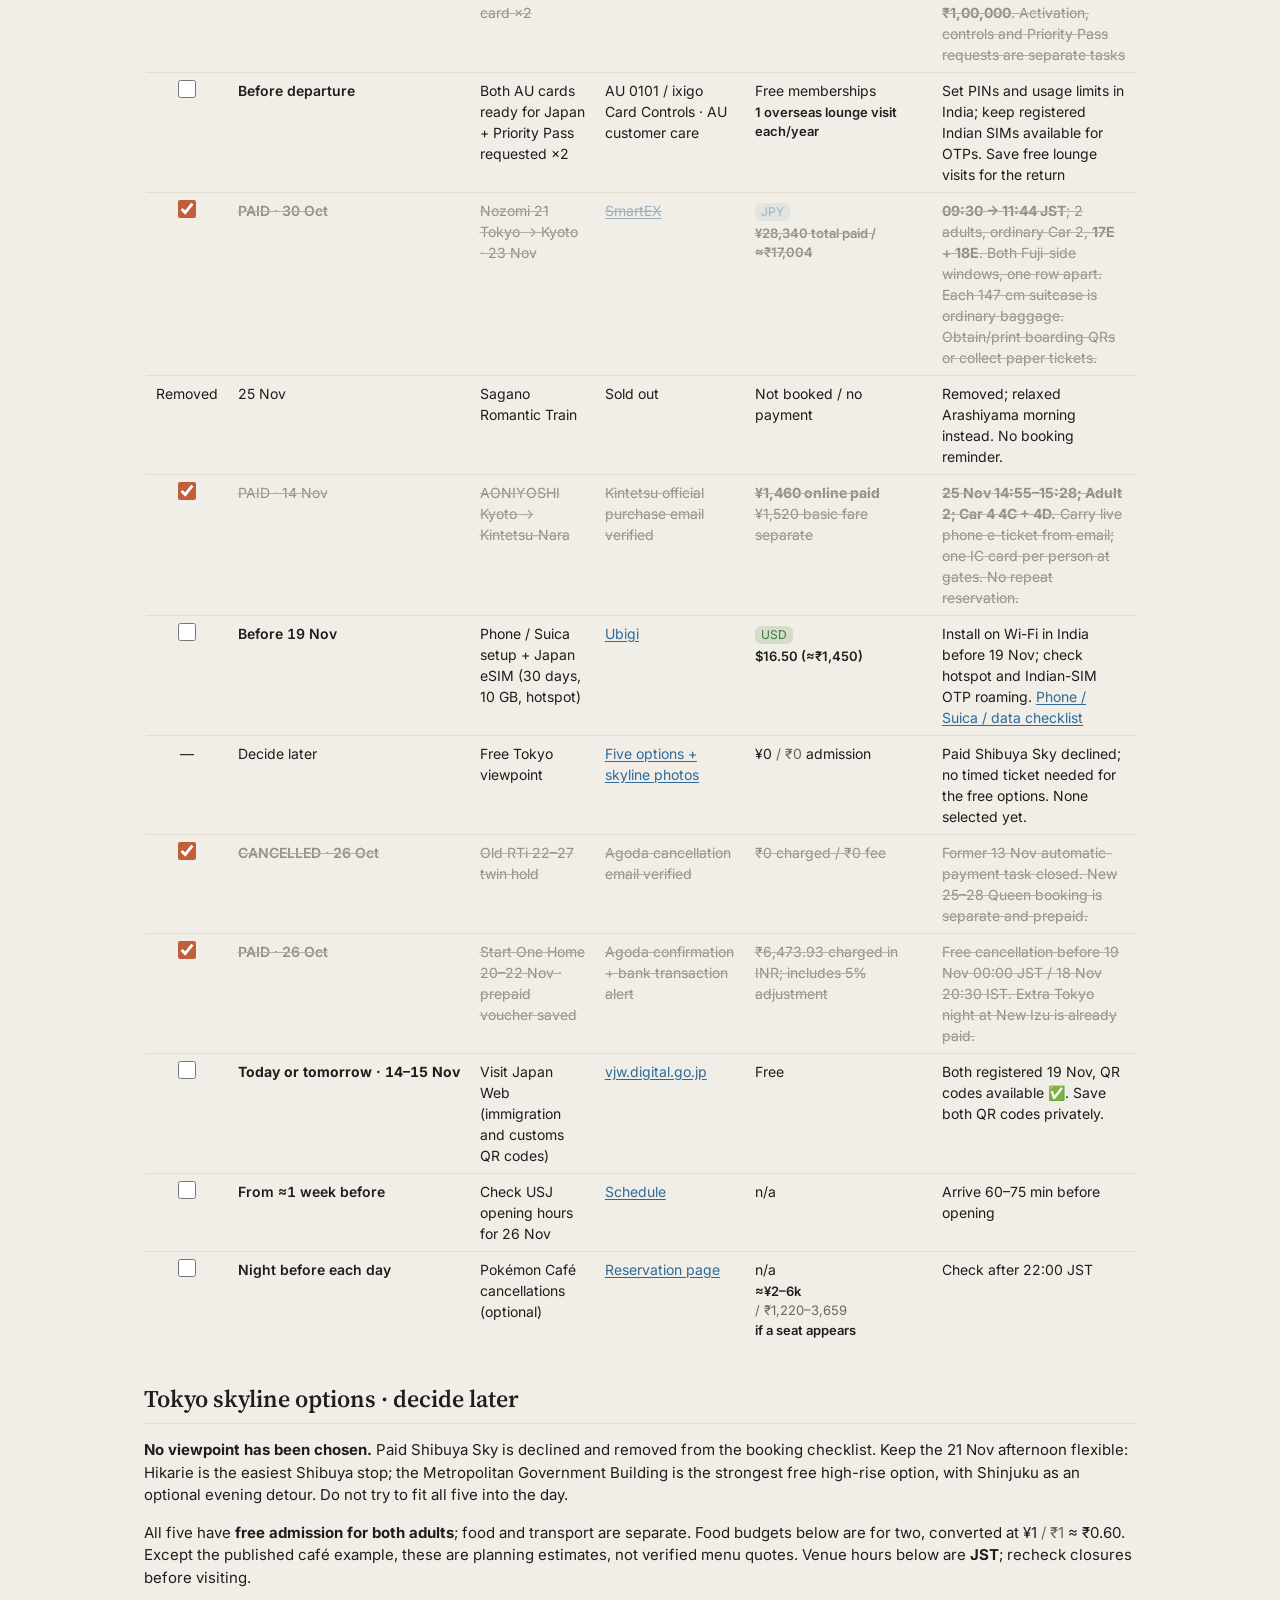
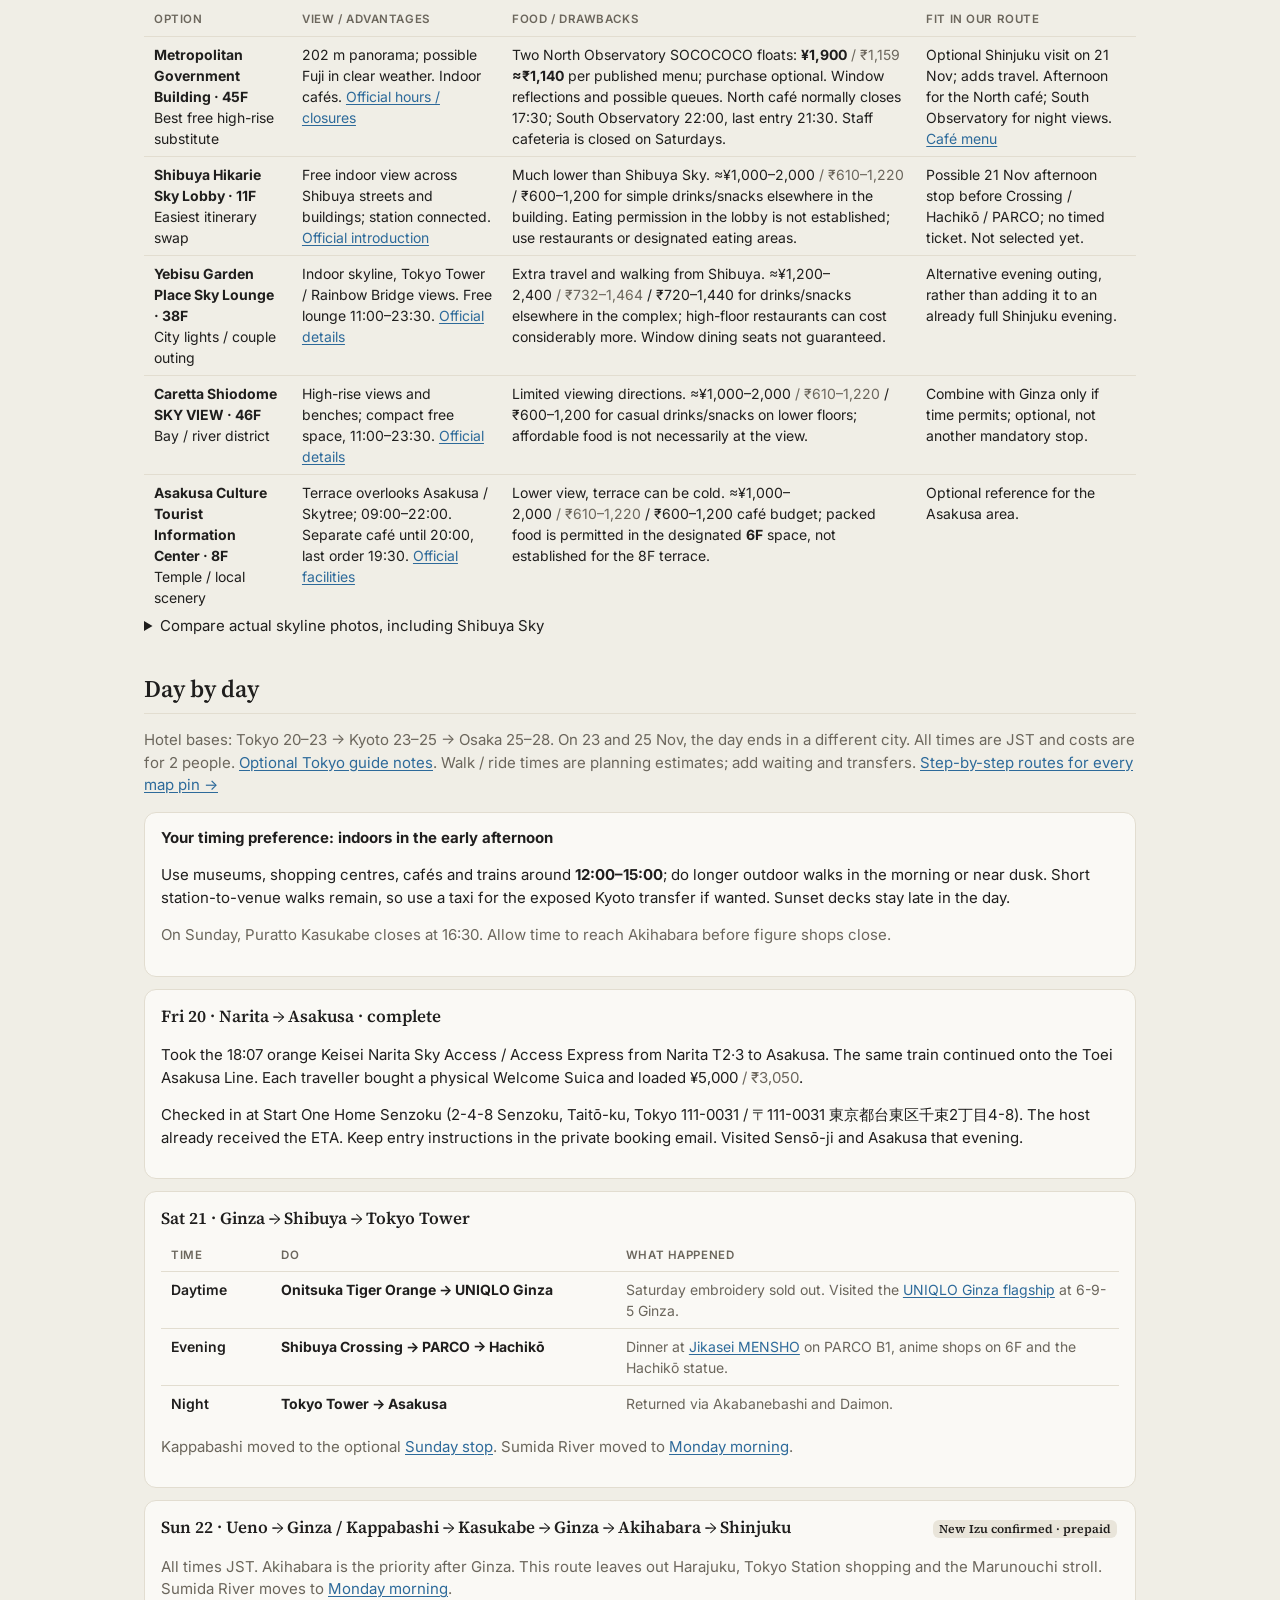
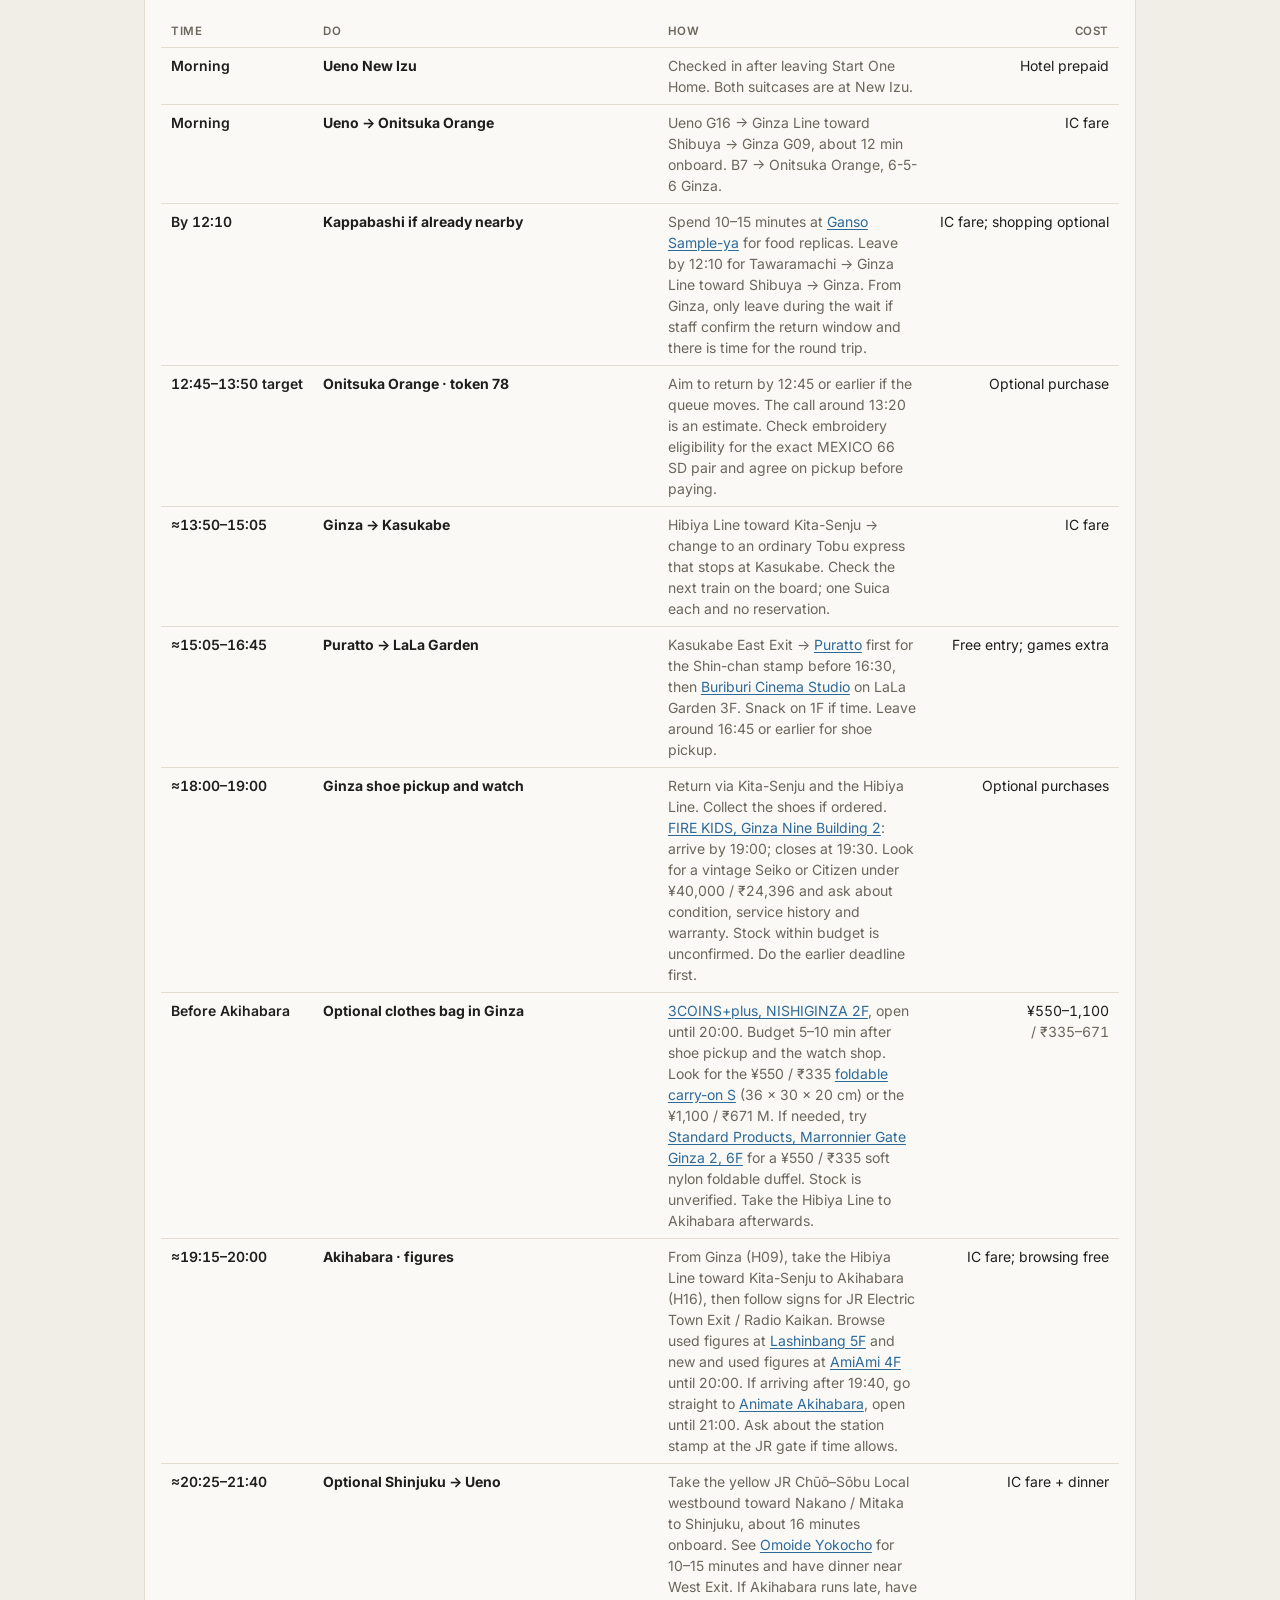
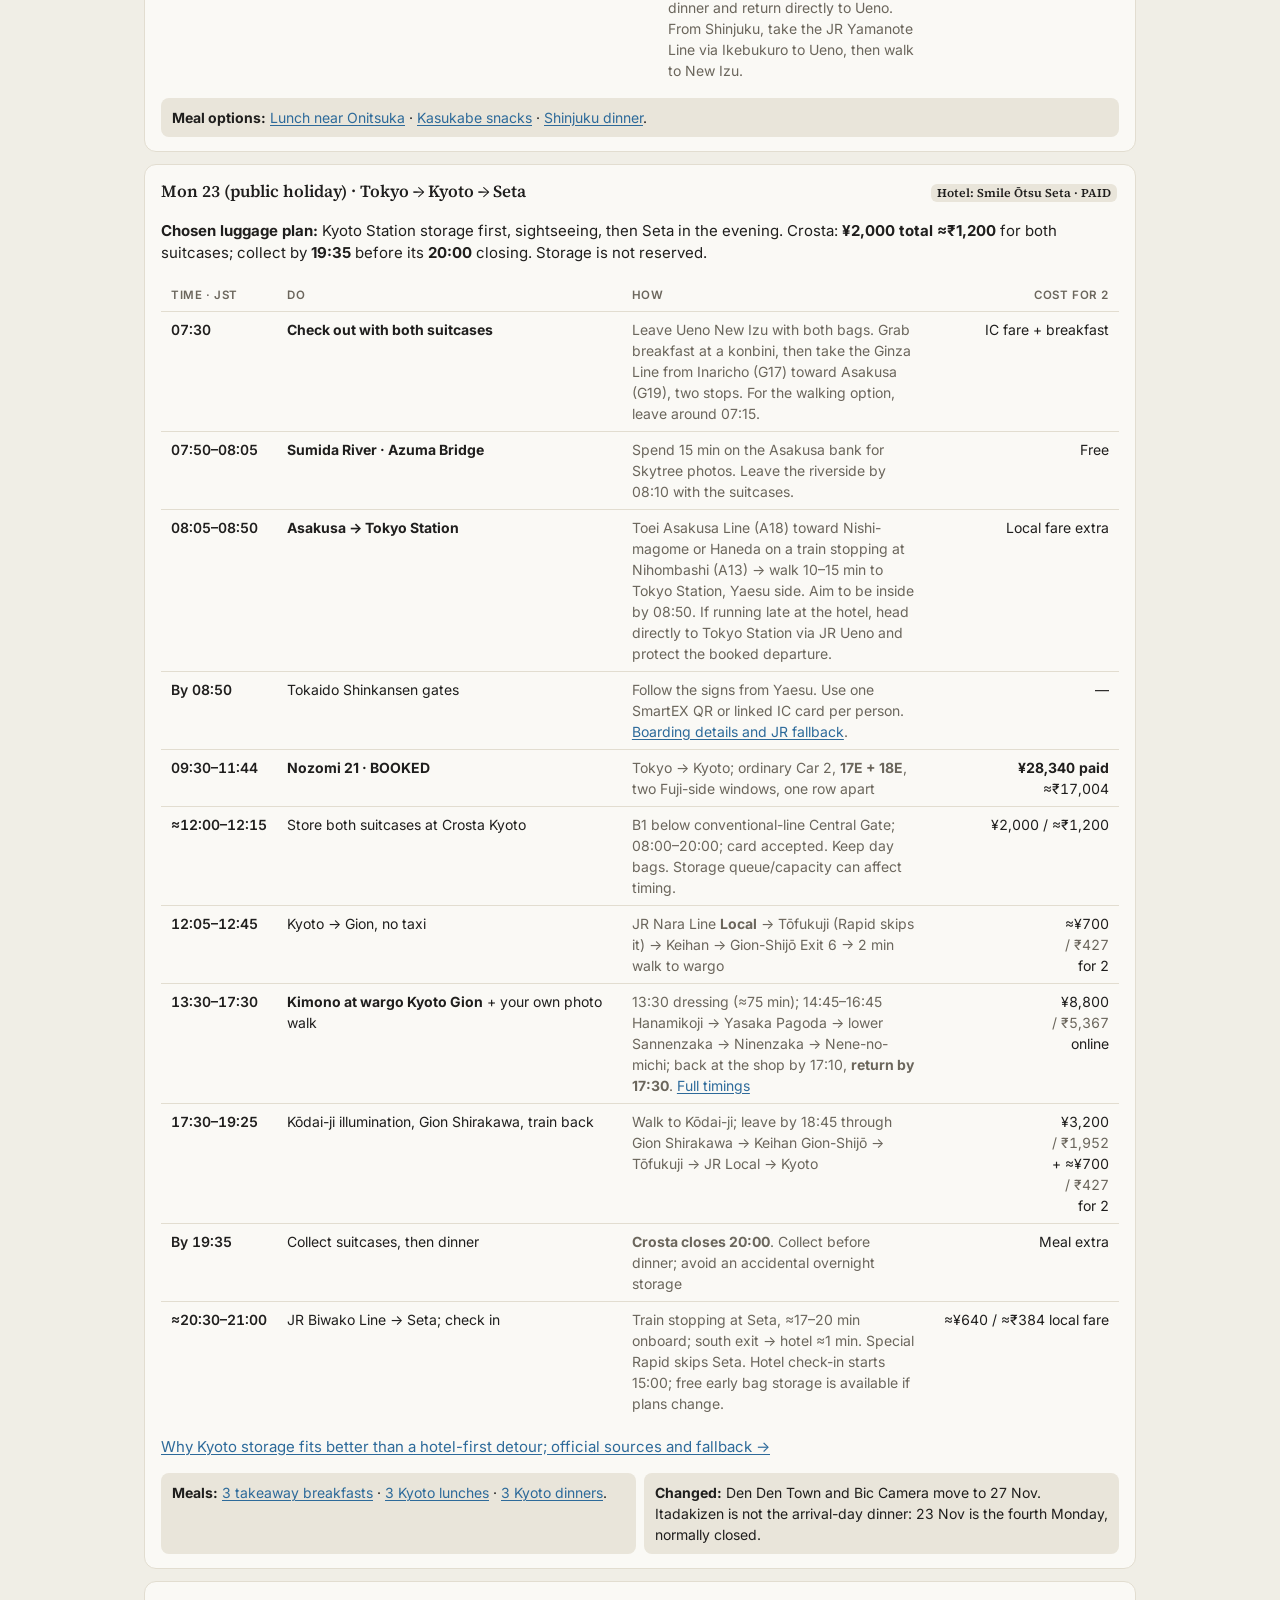
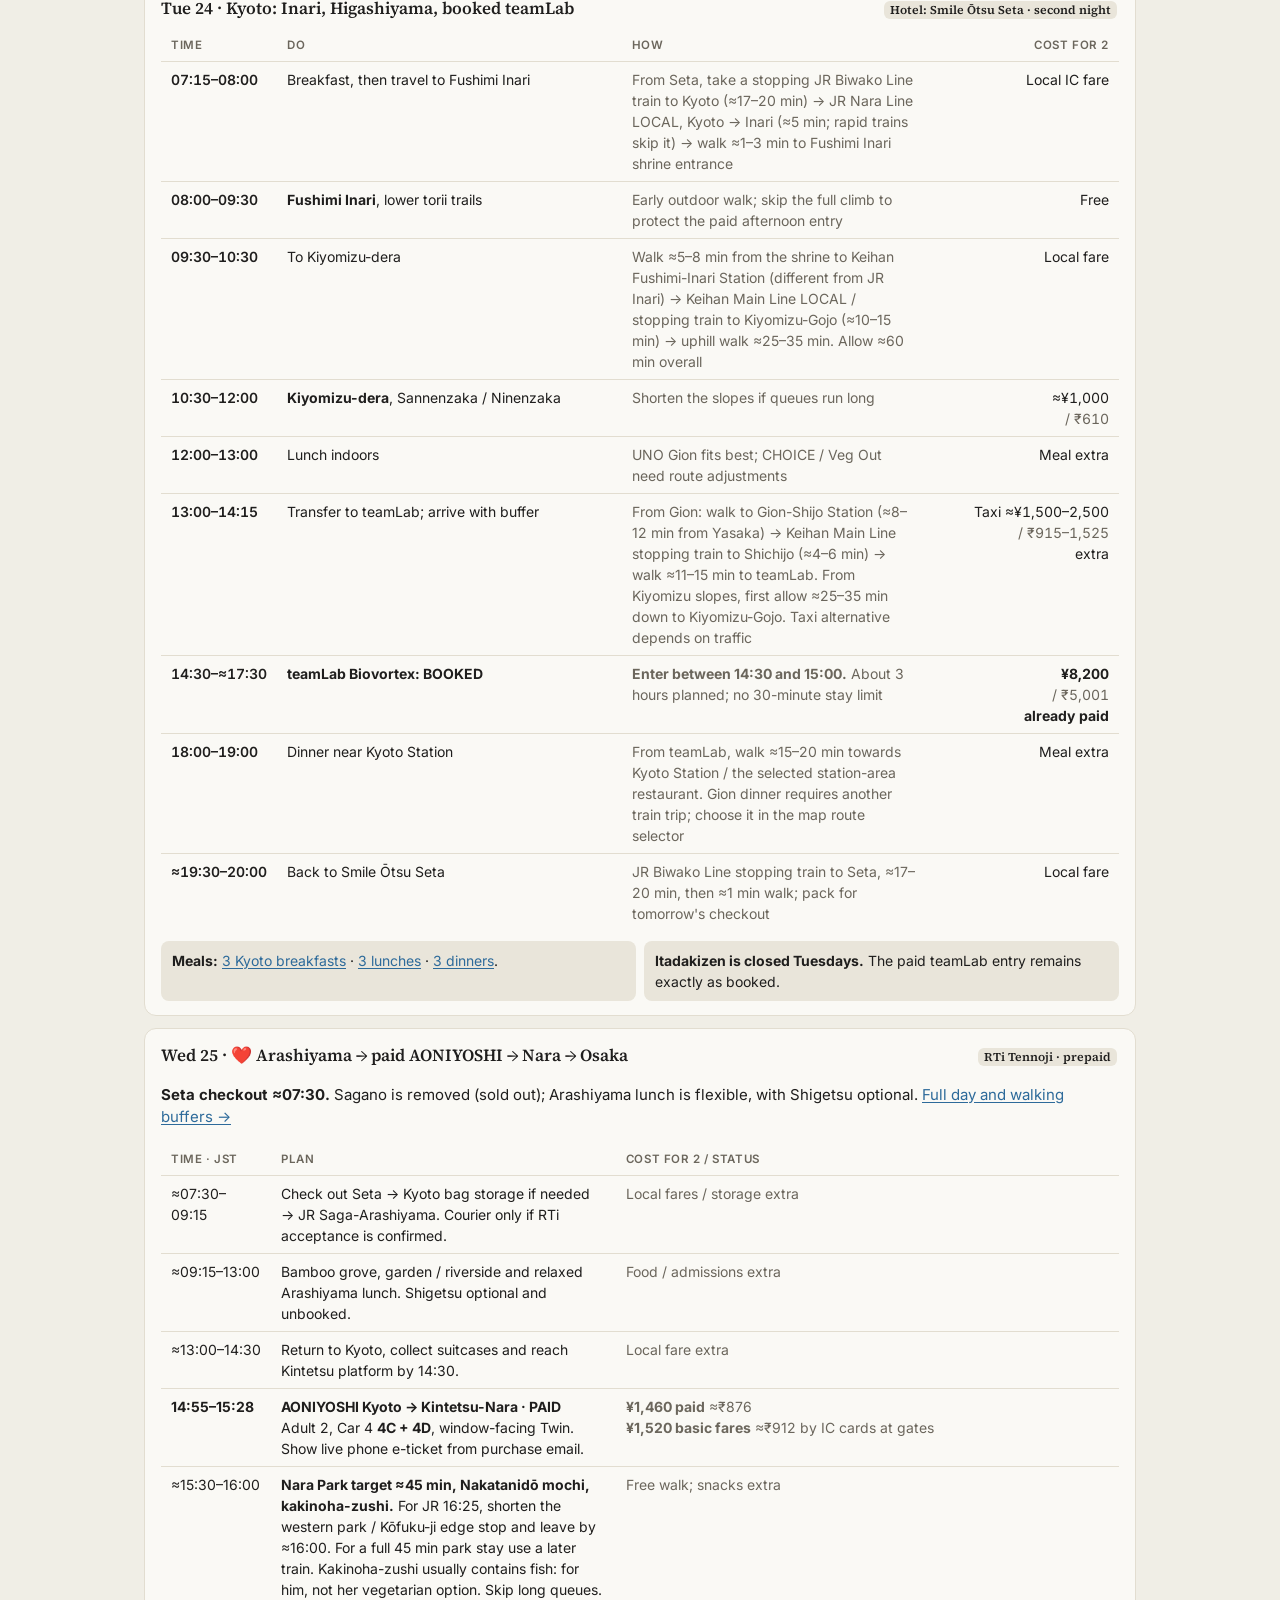
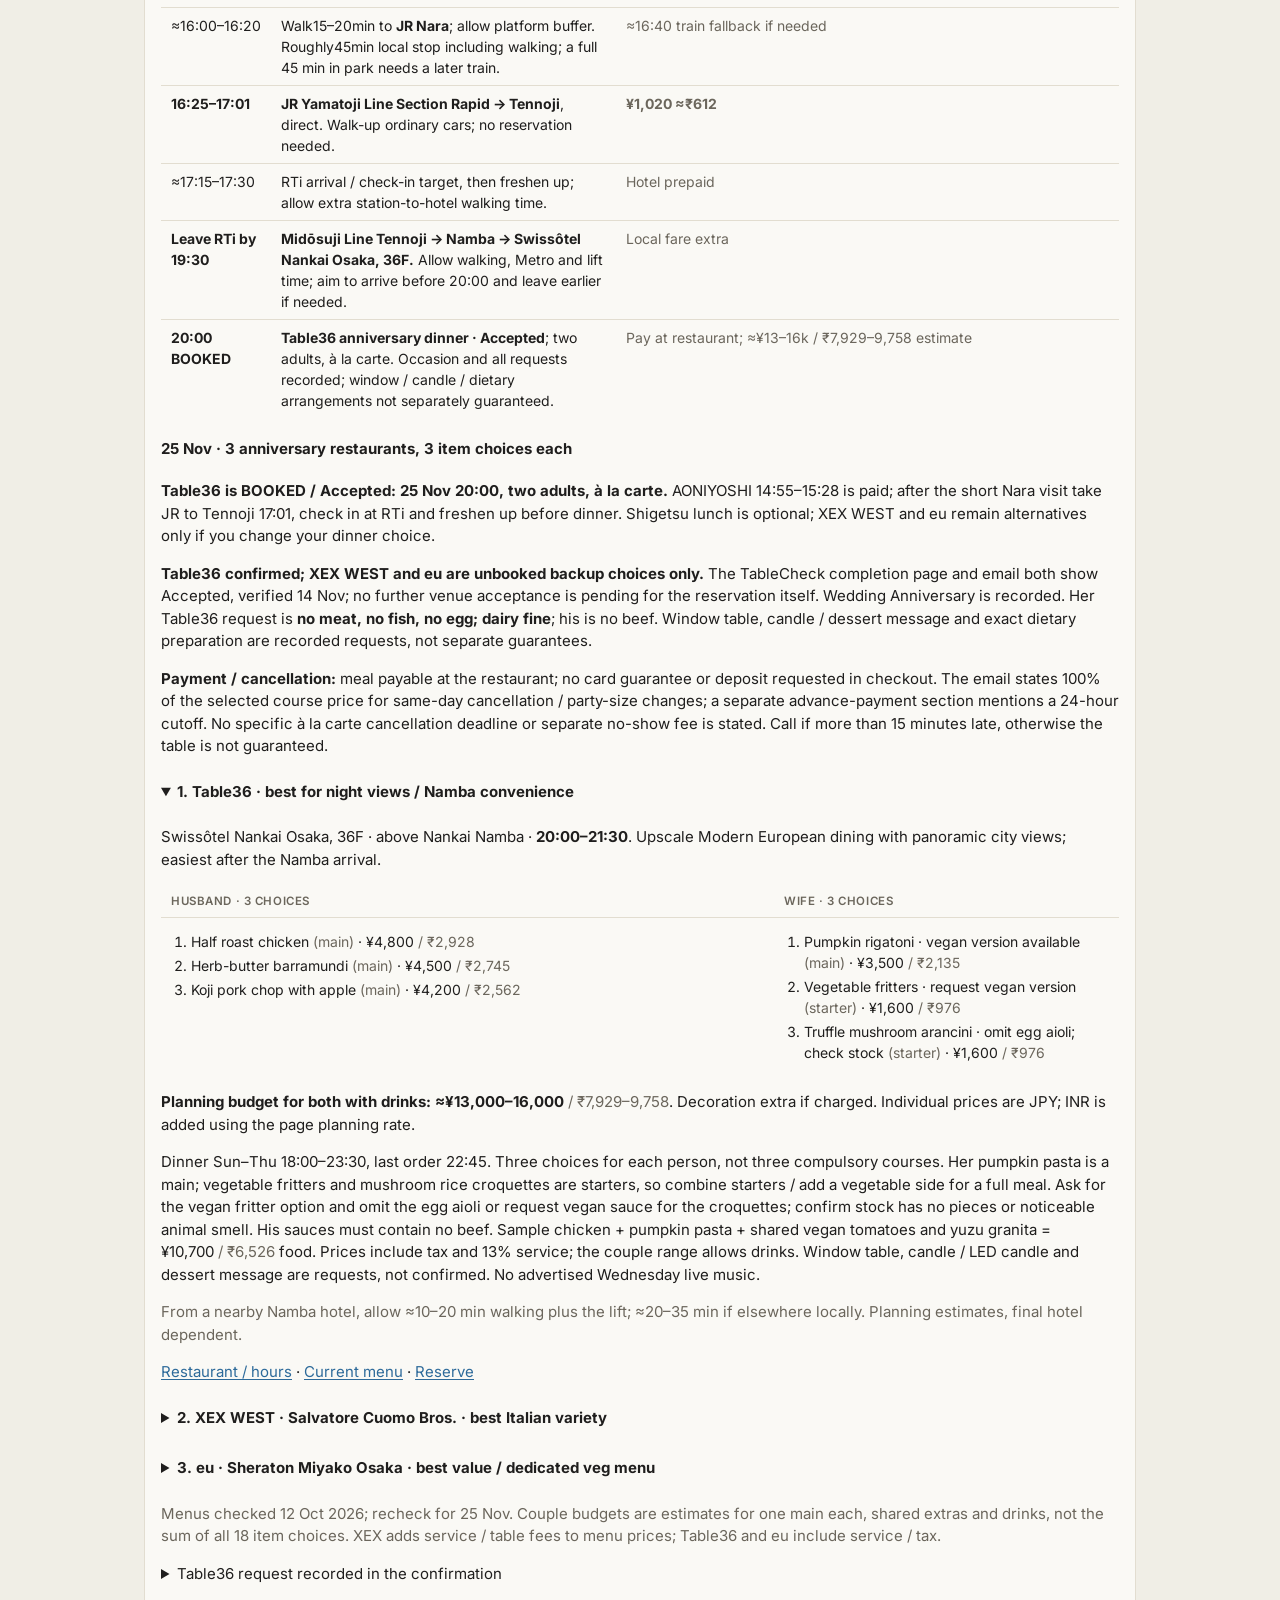
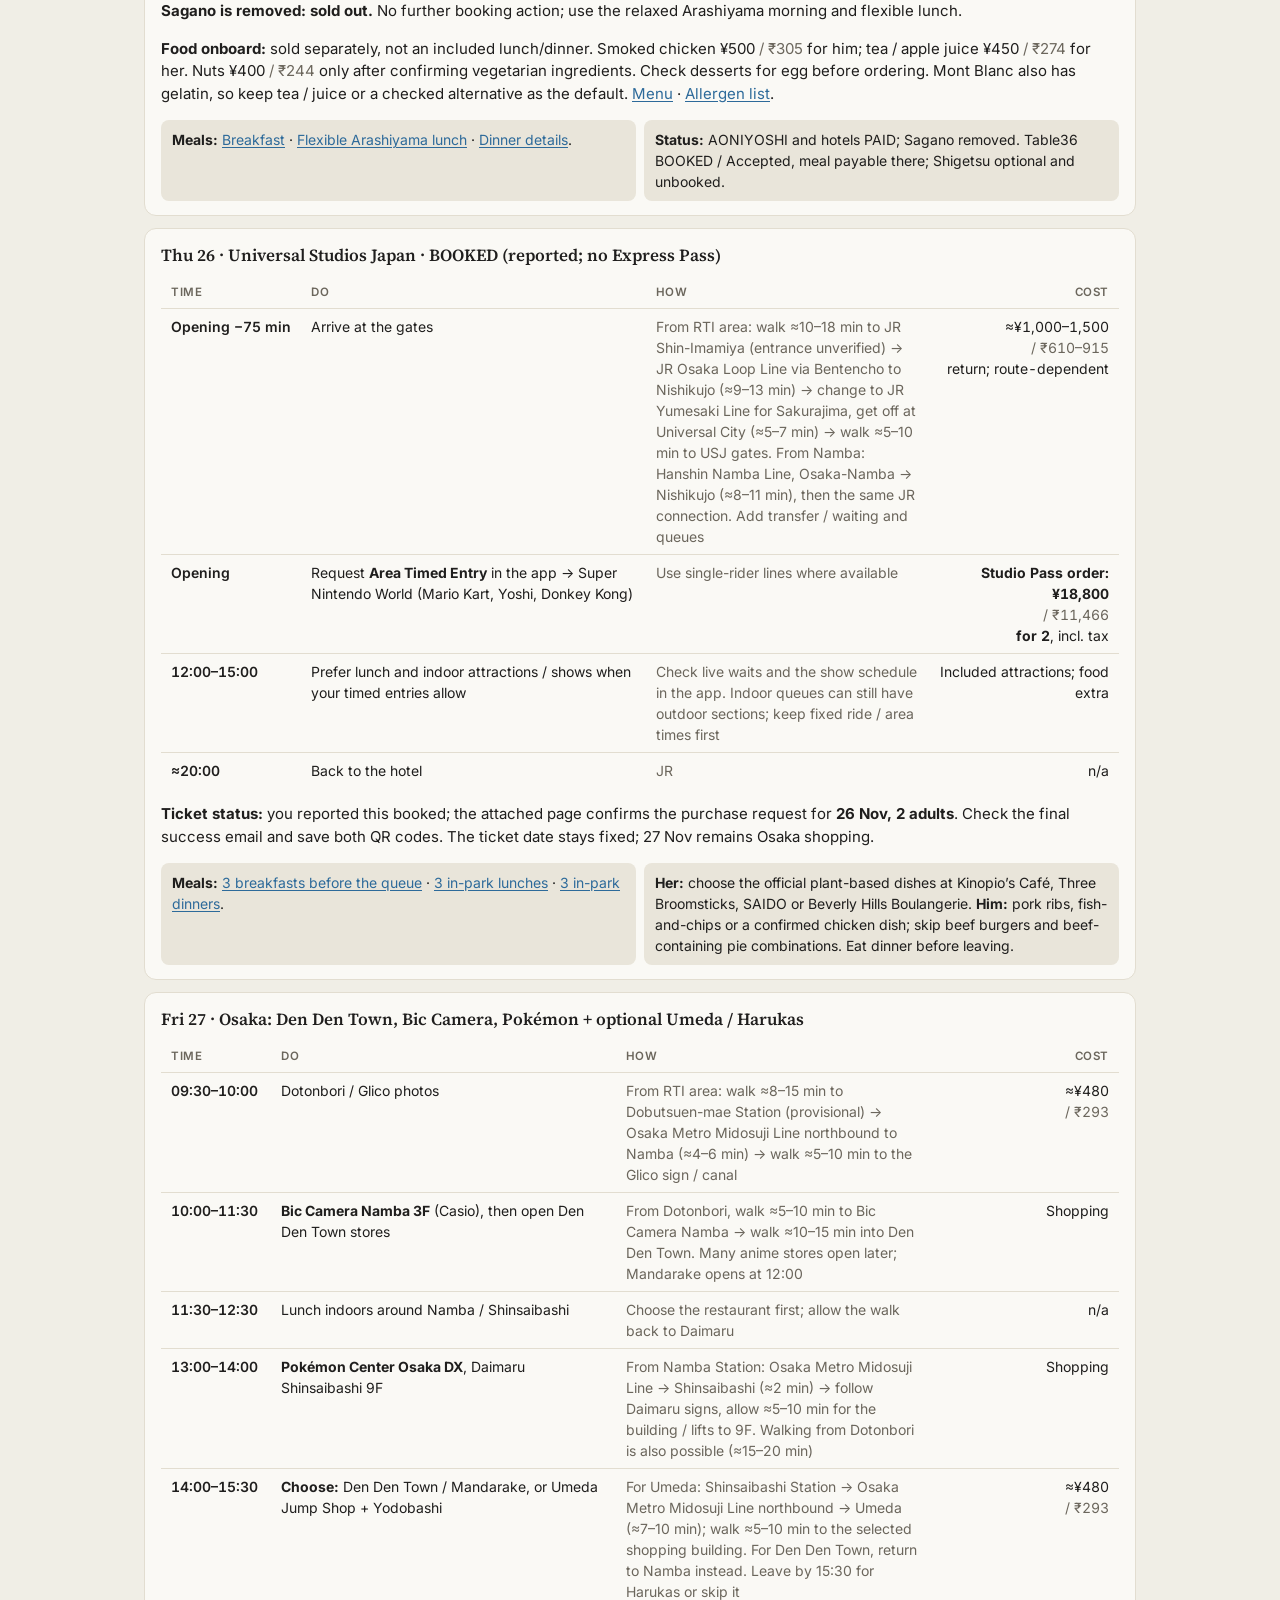
==== commit 198a986c: "Add quick Ginza stop for a foldable clothes bag" ====
--- a/index.html
+++ b/index.html
@@ -288,6 +288,7 @@
 <tr><td class="t">≈13:50–15:05</td><td><b>Ginza → Kasukabe</b></td><td>Hibiya Line toward Kita-Senju → change to an ordinary Tobu express that stops at Kasukabe. Check the next train on the board; one Suica each and no reservation.</td><td>IC fare</td></tr>
 <tr><td class="t">≈15:05–16:45</td><td><b>Puratto → LaLa Garden</b></td><td>Kasukabe East Exit → <a href="https://visit-kasukabe.jp/pratkasukabe.html">Puratto</a> first for the Shin-chan stamp before 16:30, then <a href="https://mitsui-shopping-park.com/lalag-kasukabe/shopguide/506005.html">Buriburi Cinema Studio</a> on LaLa Garden 3F. Snack on 1F if time. Leave around 16:45 or earlier for shoe pickup.</td><td>Free entry; games extra</td></tr>
 <tr><td class="t">≈18:00–19:00</td><td><b>Ginza shoe pickup and watch</b></td><td>Return via Kita-Senju and the Hibiya Line. Collect the shoes if ordered. <a href="https://ginza9.com/shops/firekids.html">FIRE KIDS, Ginza Nine Building 2</a>: arrive by 19:00; closes at 19:30. Look for a vintage Seiko or Citizen under ¥40,000 and ask about condition, service history and warranty. Stock within budget is unconfirmed. Do the earlier deadline first.</td><td>Optional purchases</td></tr>
+<tr><td class="t">Before Akihabara</td><td><b>Optional clothes bag in Ginza</b></td><td><a href="https://www.nishiginza.co.jp/shopguide/detail/?scd=000069">3COINS+plus, NISHIGINZA 2F</a>, open until 20:00. Budget 5–10 min after shoe pickup and the watch shop. Look for the ¥550 <a href="https://www.palcloset.jp/display/item/2524-JBSBAG01-1/?b=3coins">foldable carry-on S</a> (36 × 30 × 20 cm) or the ¥1,100 M. If needed, try <a href="https://www.daiso-sangyo.co.jp/shop/result?keyword=マロニエゲート銀座店">Standard Products, Marronnier Gate Ginza 2, 6F</a> for a ¥550 soft nylon foldable duffel. Stock is unverified. Take the Hibiya Line to Akihabara afterwards.</td><td>¥550–1,100</td></tr>
 <tr><td class="t">≈19:15–20:00</td><td><b>Akihabara · figures</b></td><td>From Ginza (H09), take the Hibiya Line toward Kita-Senju to Akihabara (H16), then follow signs for JR Electric Town Exit / Radio Kaikan. Browse used figures at <a href="https://www.lashinbang.com/special/1223/">Lashinbang 5F</a> and new and used figures at <a href="https://akihabara-radiokaikan.co.jp/shoplist/amiami/">AmiAmi 4F</a> until 20:00. If arriving after 19:40, go straight to <a href="https://www.animate.co.jp/en/shop/akihabara/">Animate Akihabara</a>, open until 21:00. Ask about the station stamp at the JR gate if time allows.</td><td>IC fare; browsing free</td></tr>
 <tr><td class="t">≈20:25–21:40</td><td><b>Optional Shinjuku → Ueno</b></td><td>Take the yellow JR Chūō–Sōbu Local westbound toward Nakano / Mitaka to Shinjuku, about 16 minutes onboard. See <a href="https://www.gotokyo.org/en/spot/63/index.html">Omoide Yokocho</a> for 10–15 minutes and have dinner near West Exit. If Akihabara runs late, have dinner and return directly to Ueno. From Shinjuku, take the JR Yamanote Line via Ikebukuro to Ueno, then walk to New Izu.</td><td>IC fare + dinner</td></tr>
 </table></div>
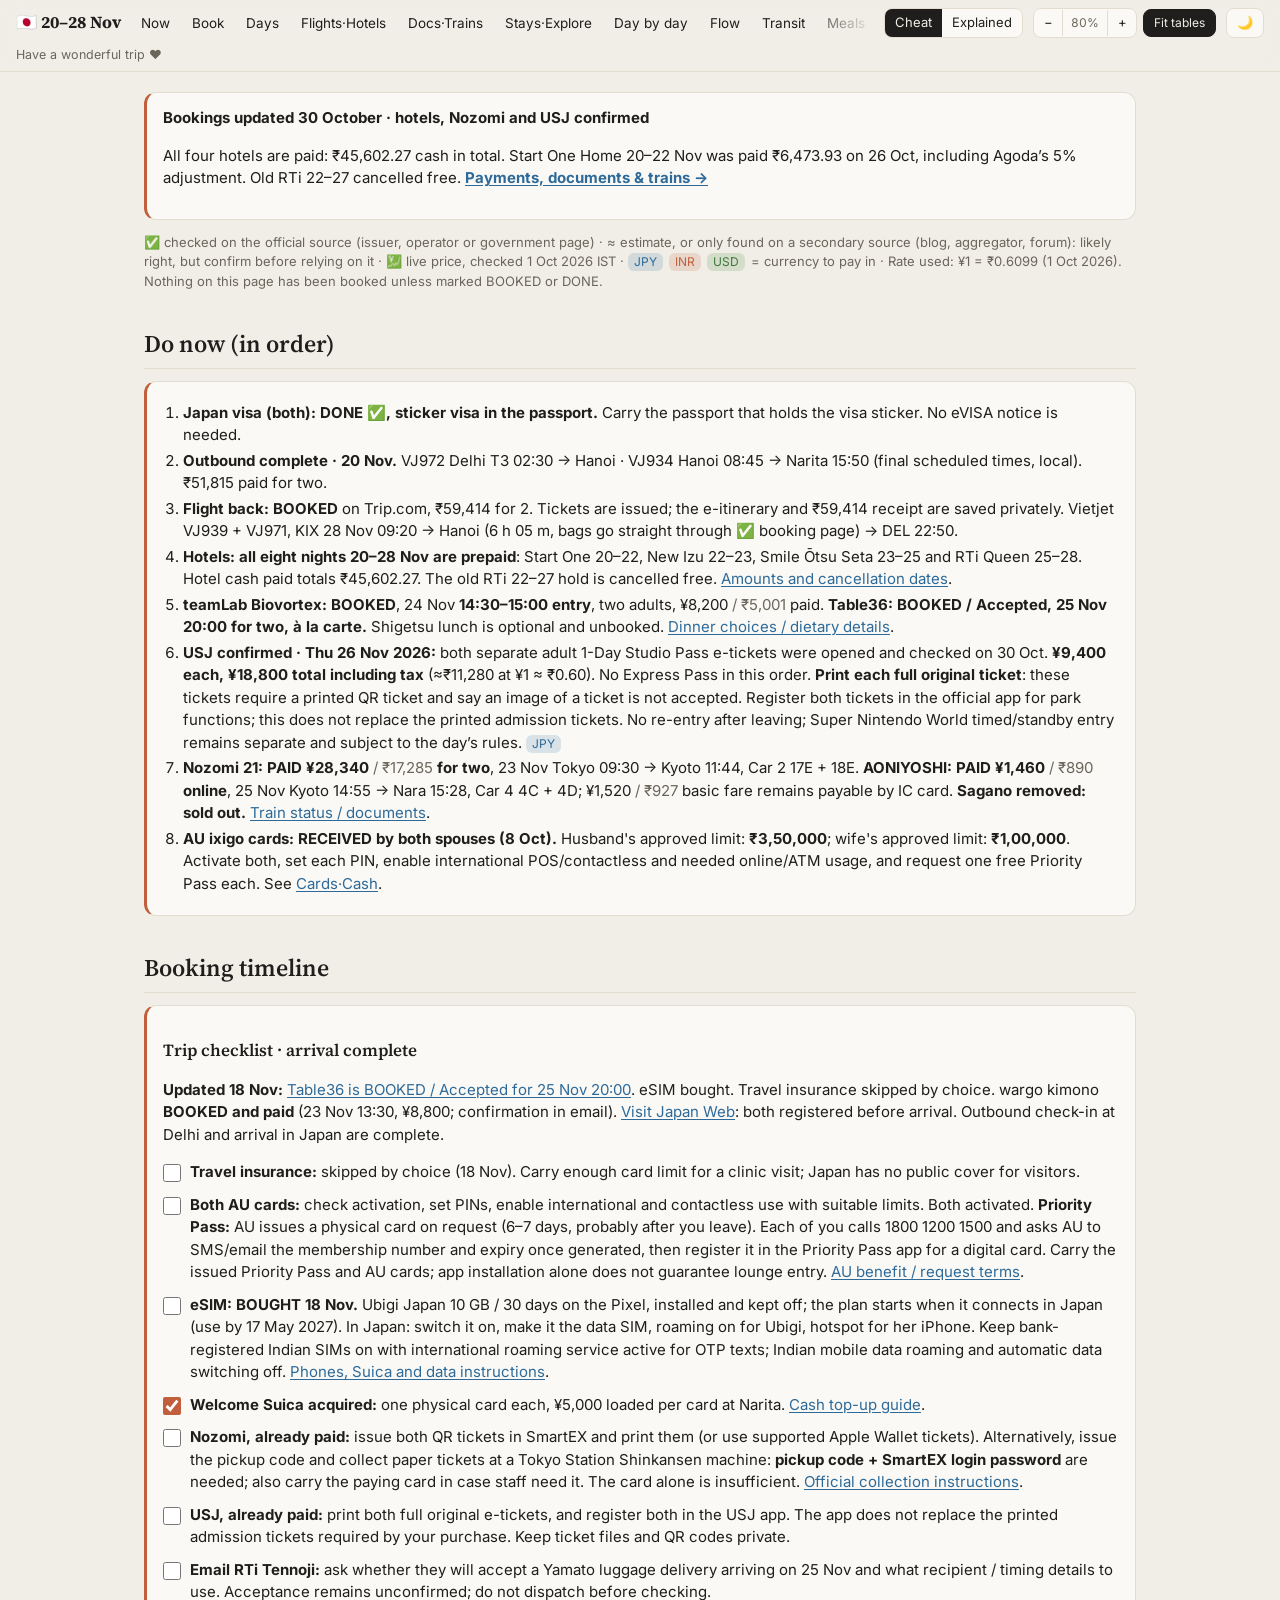
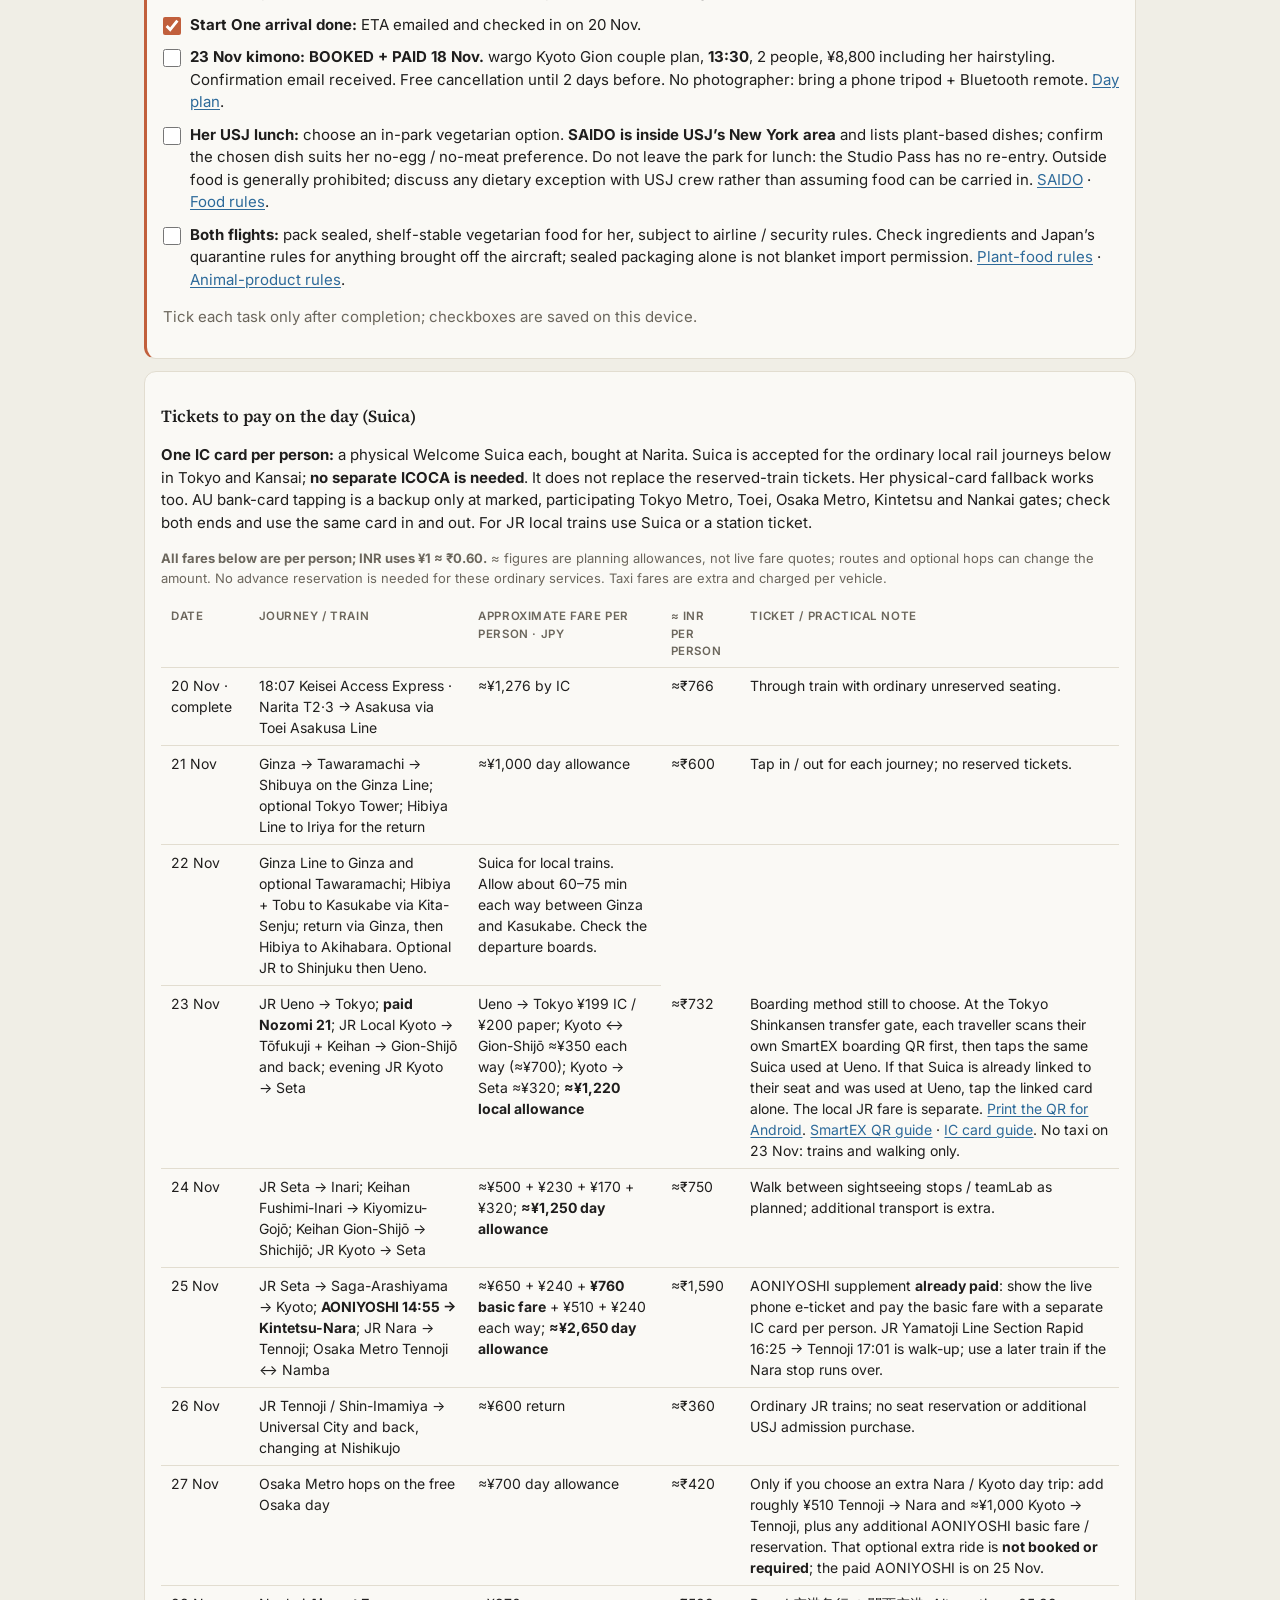
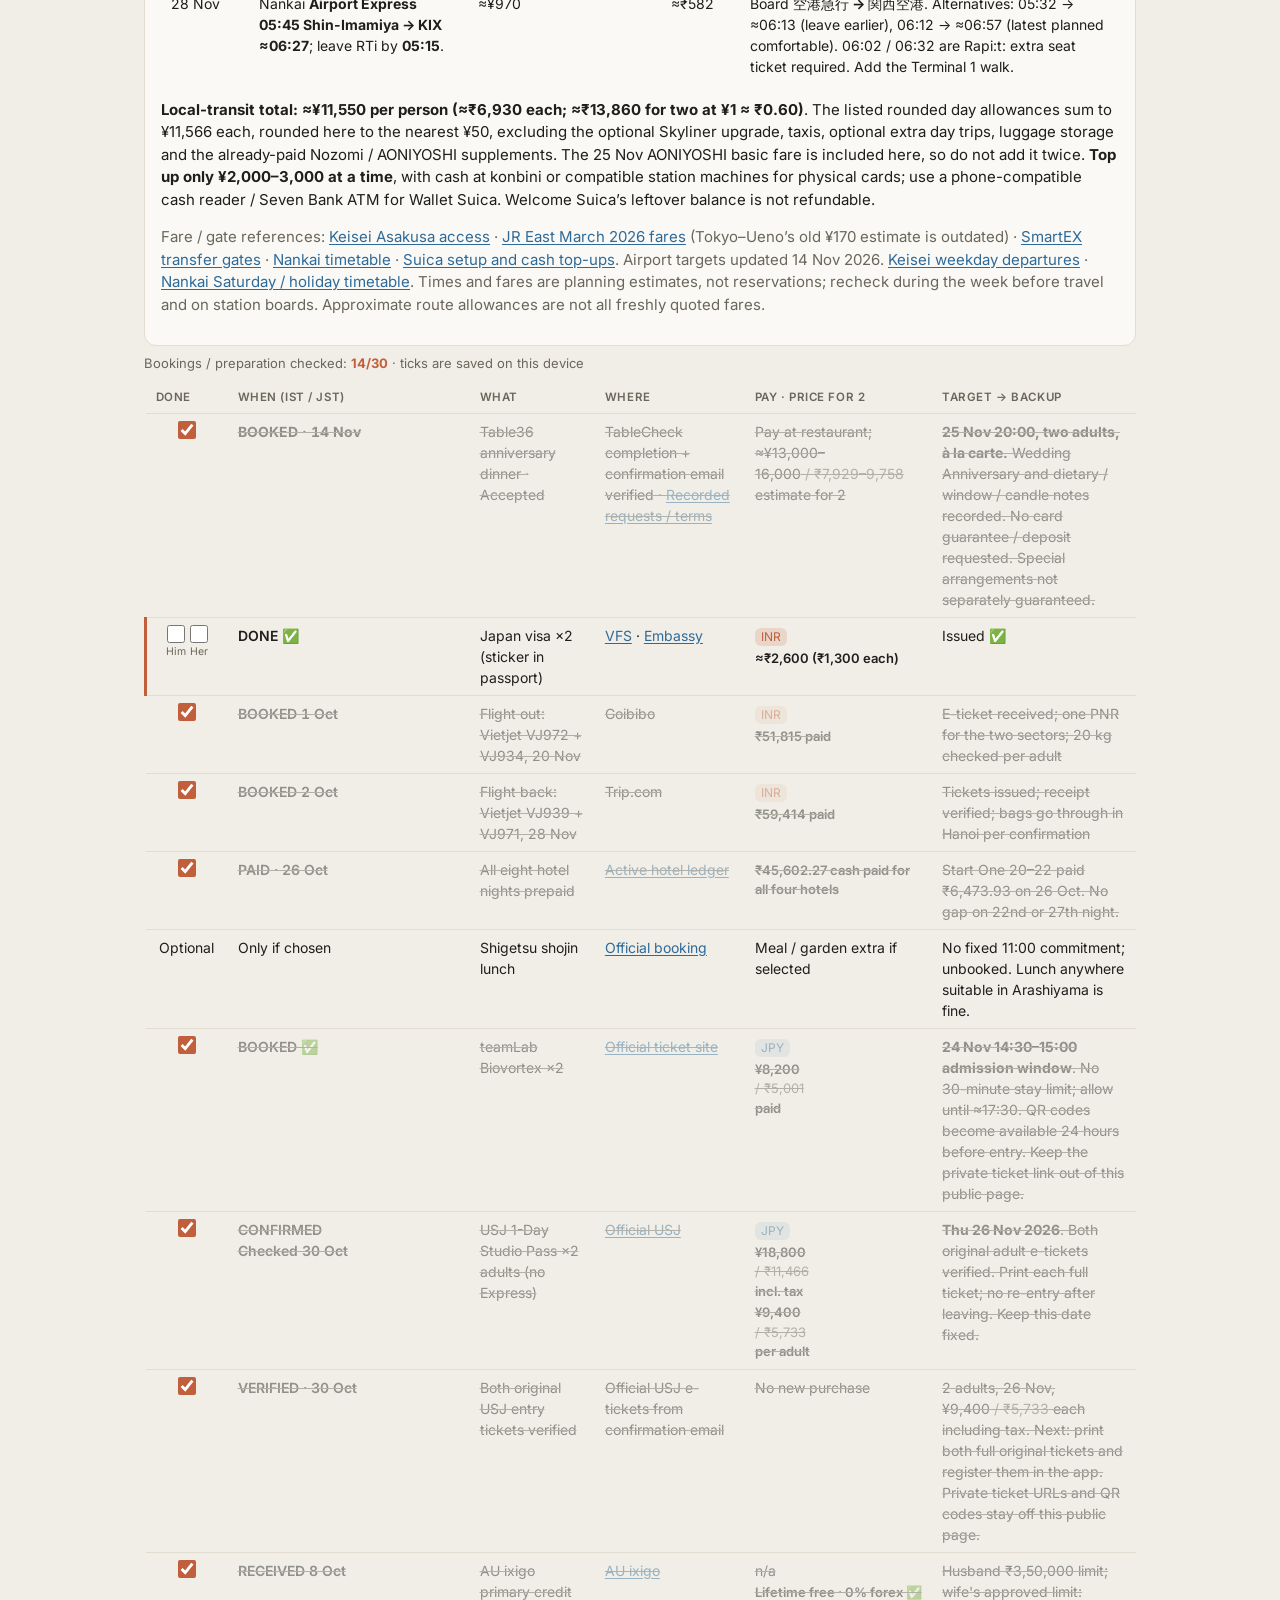
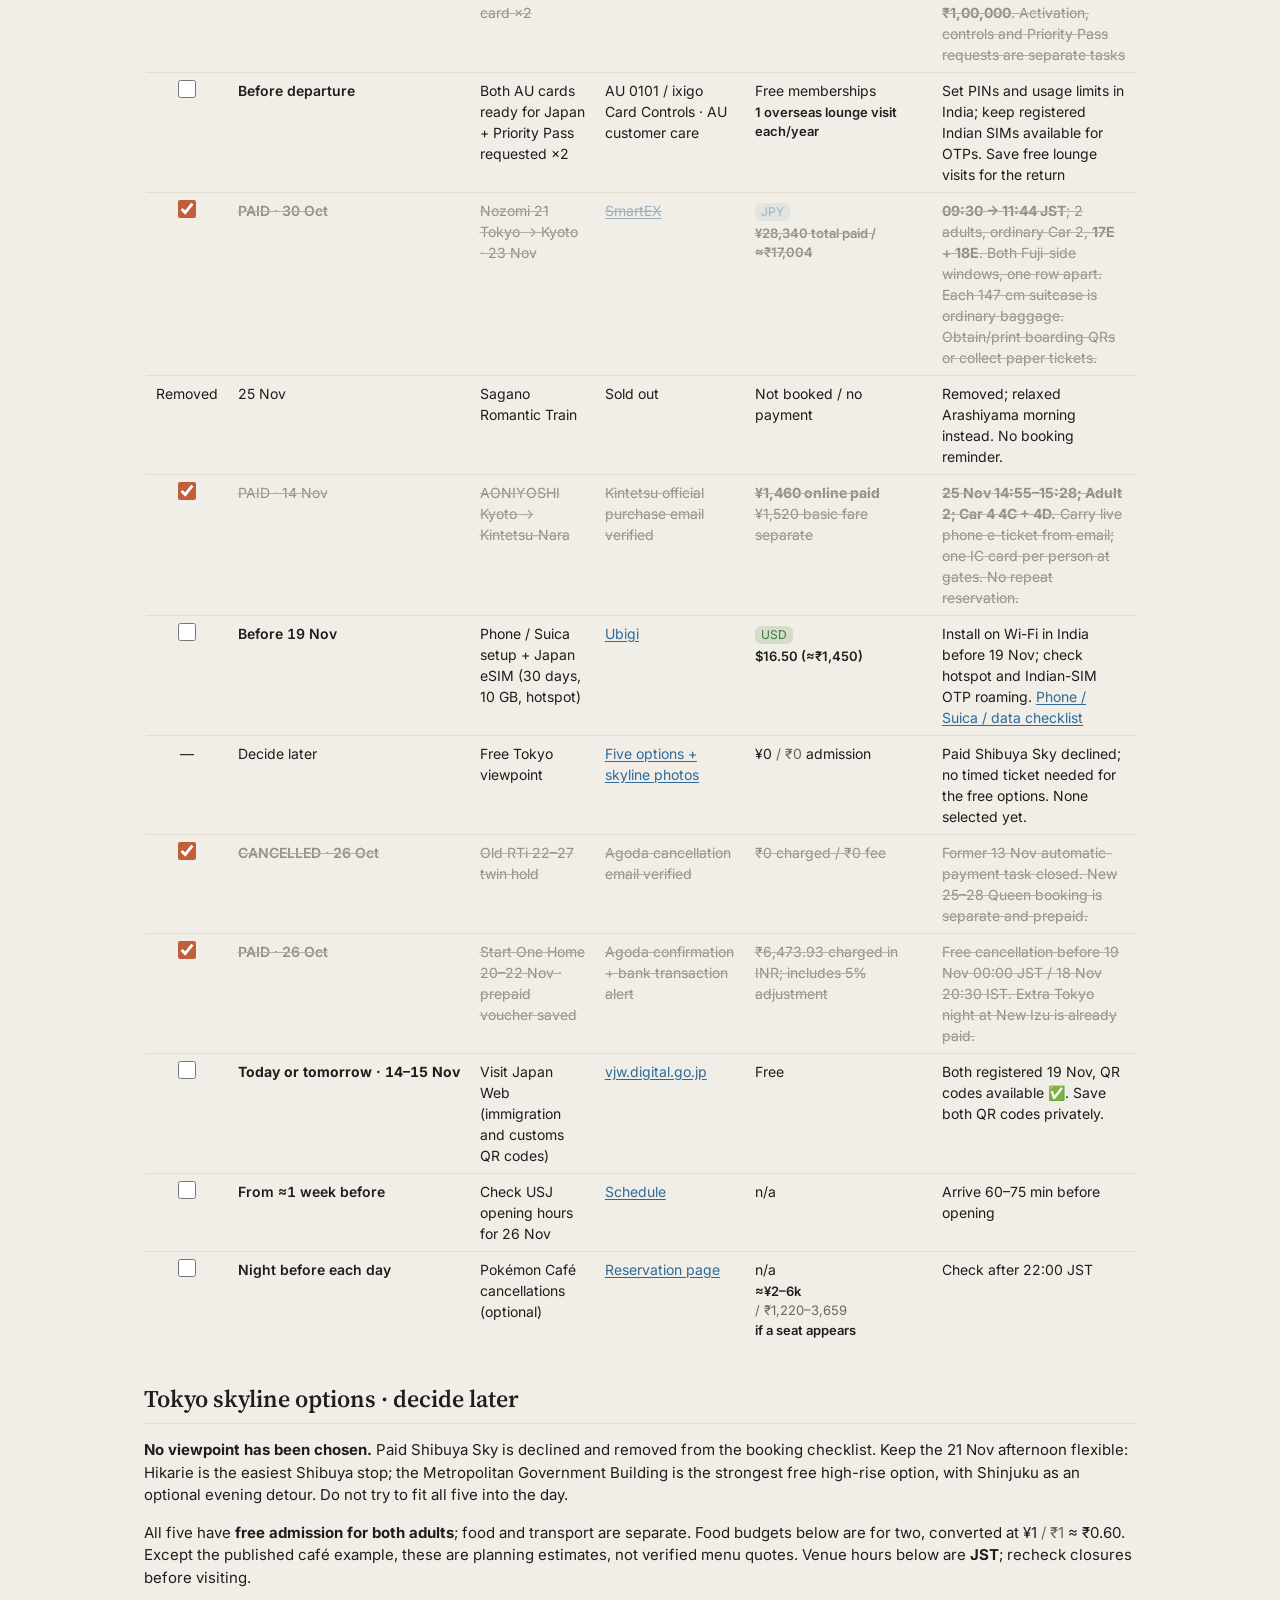
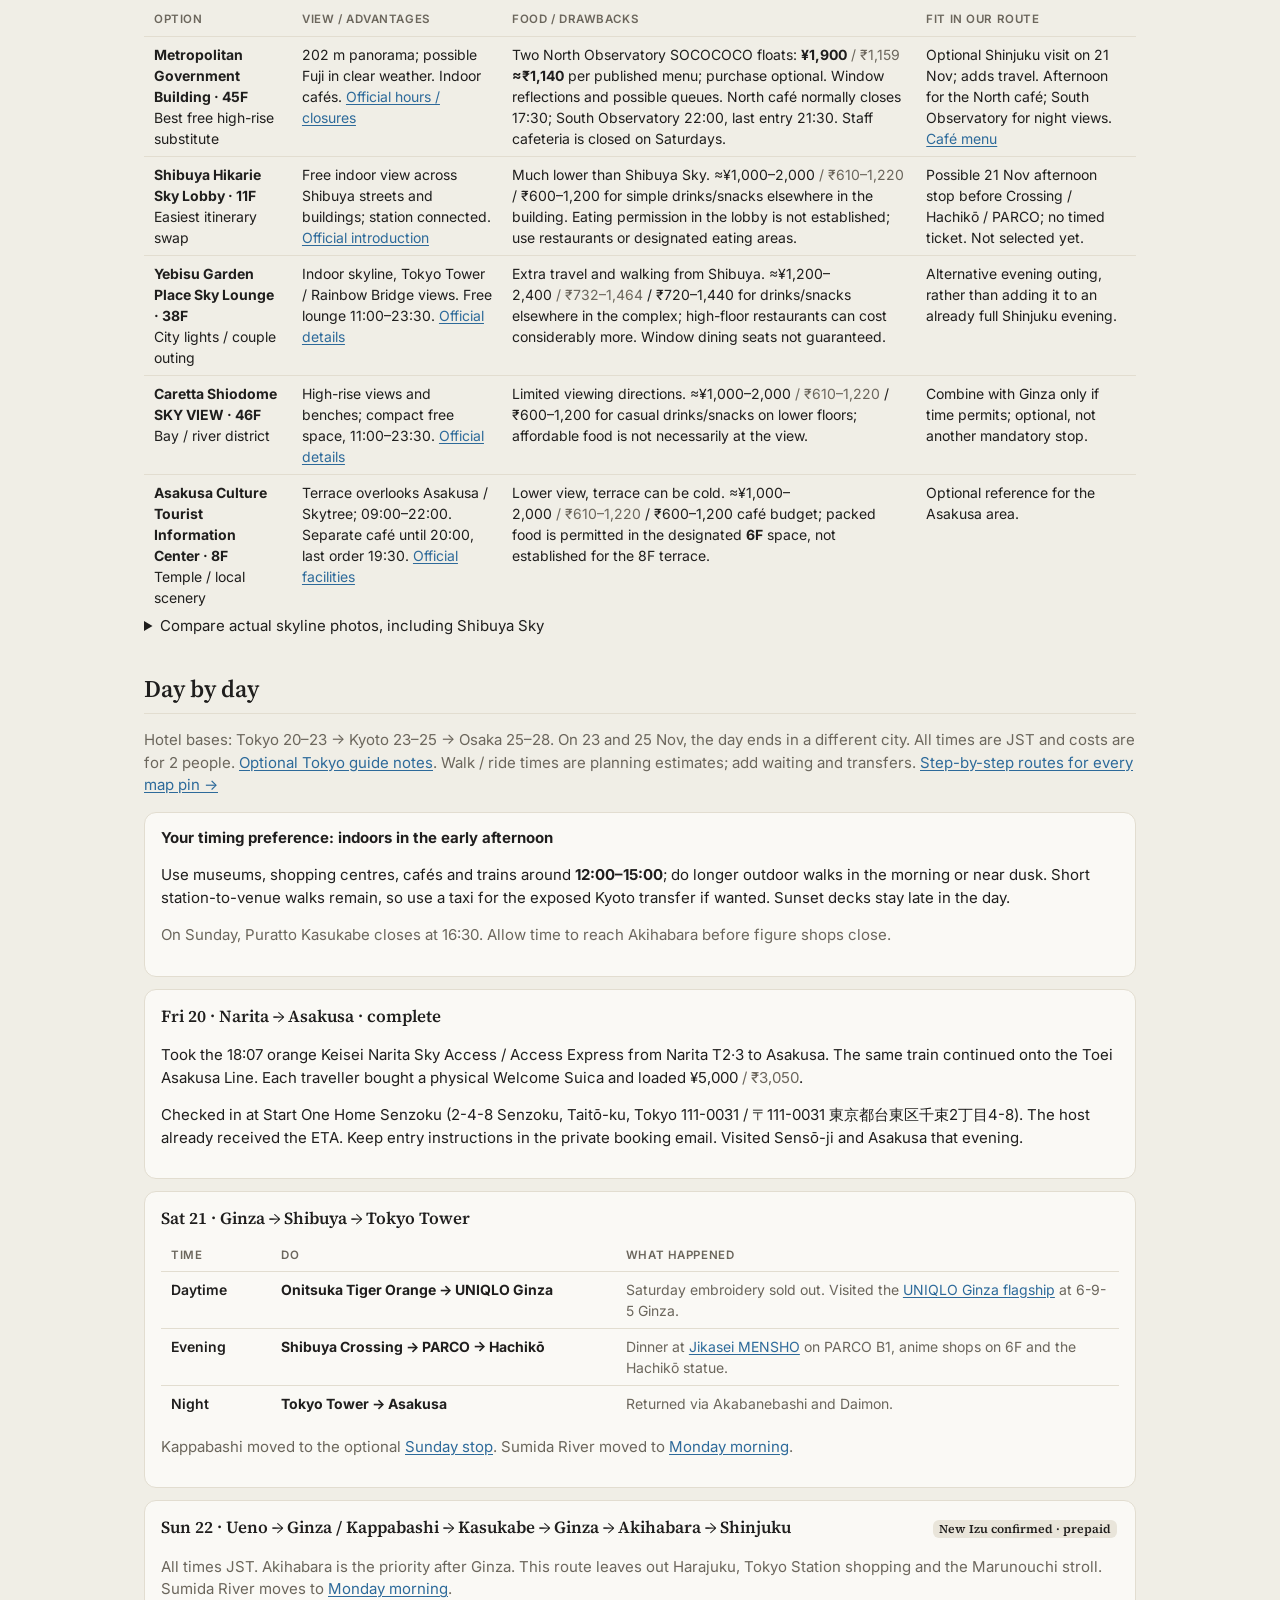
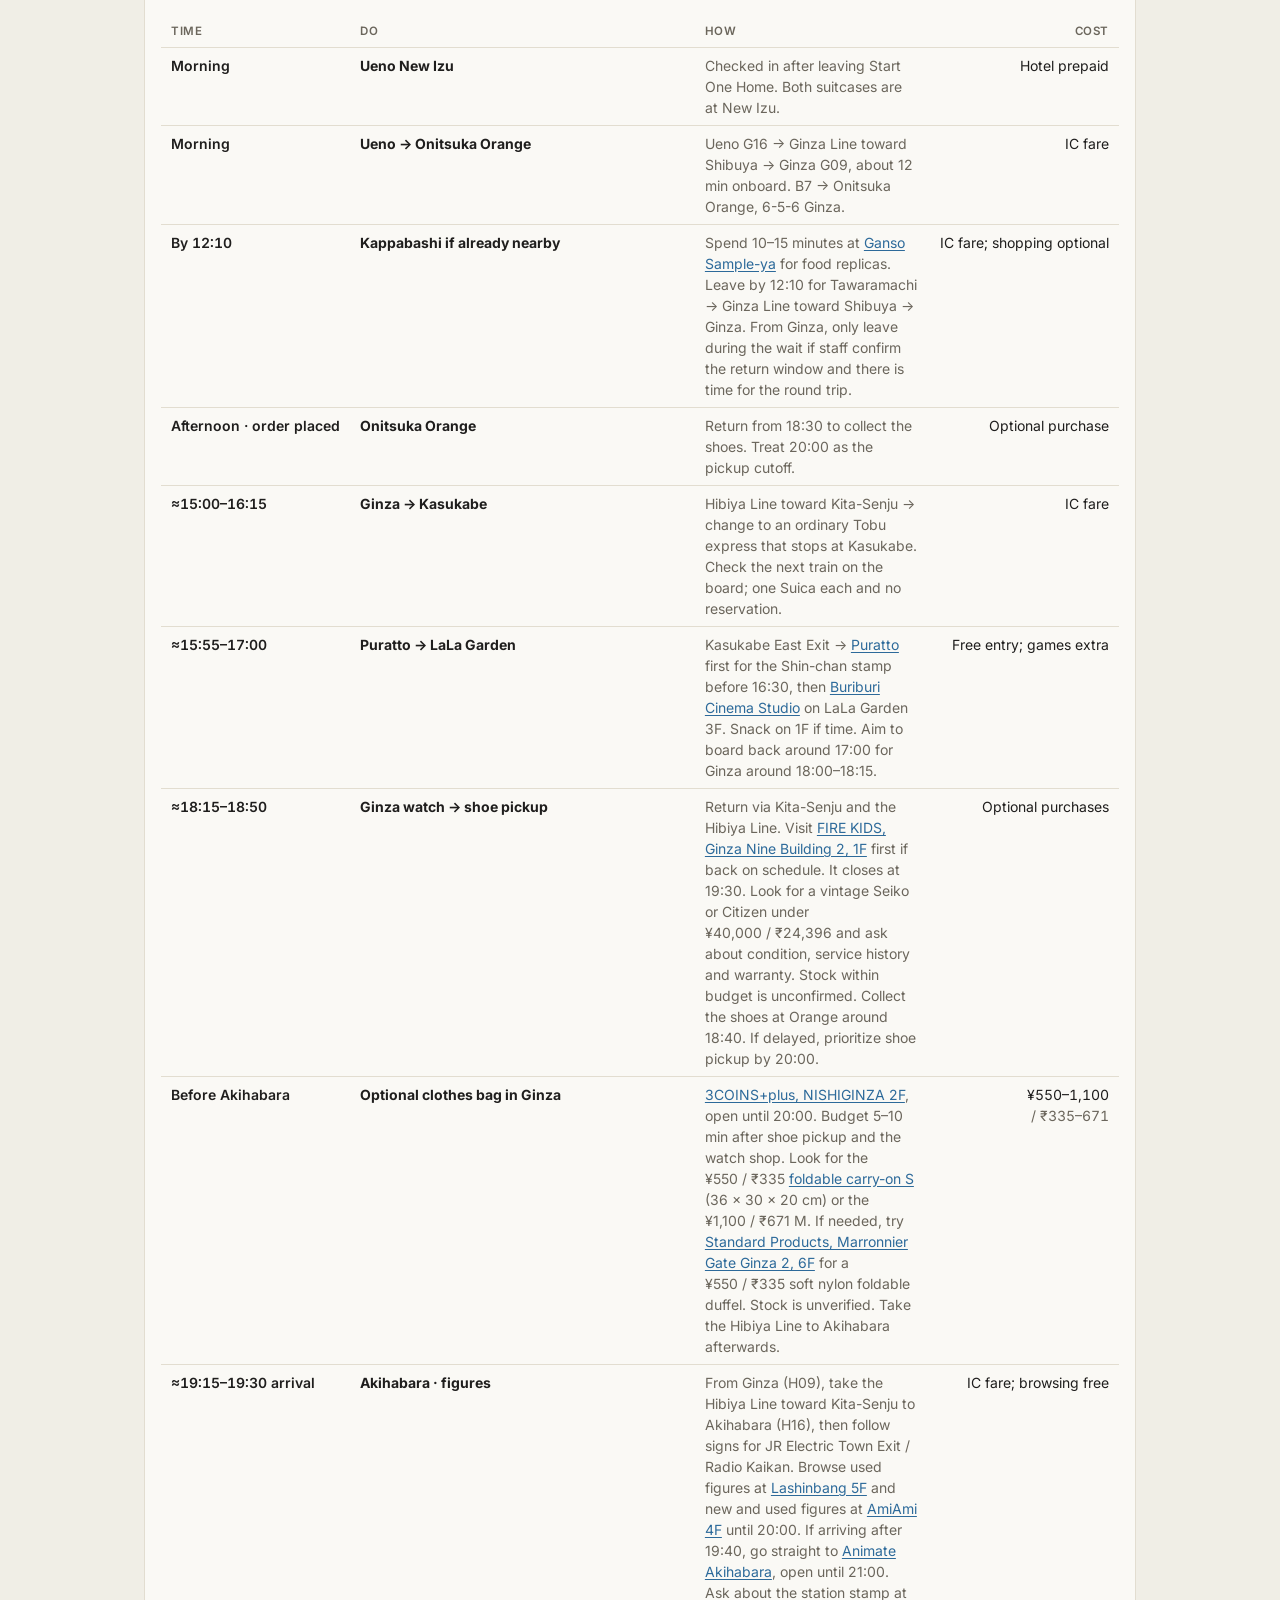
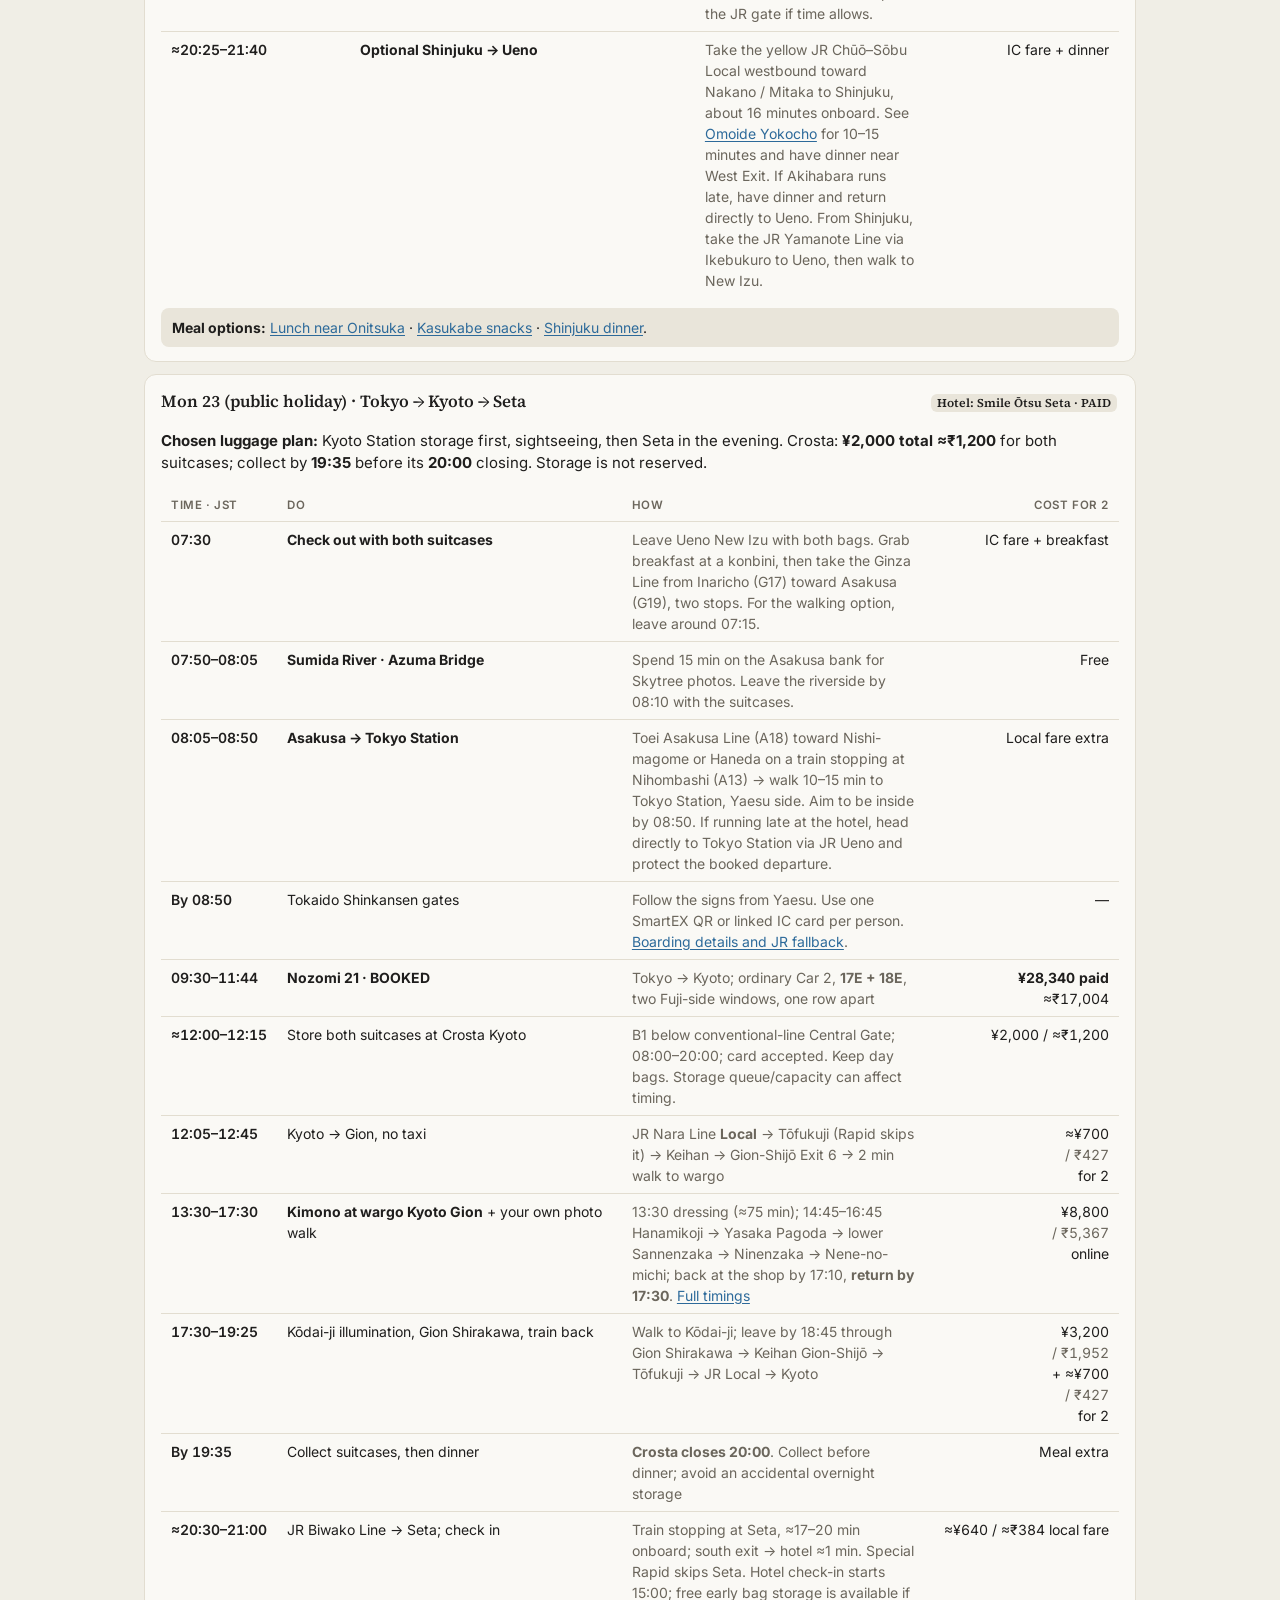
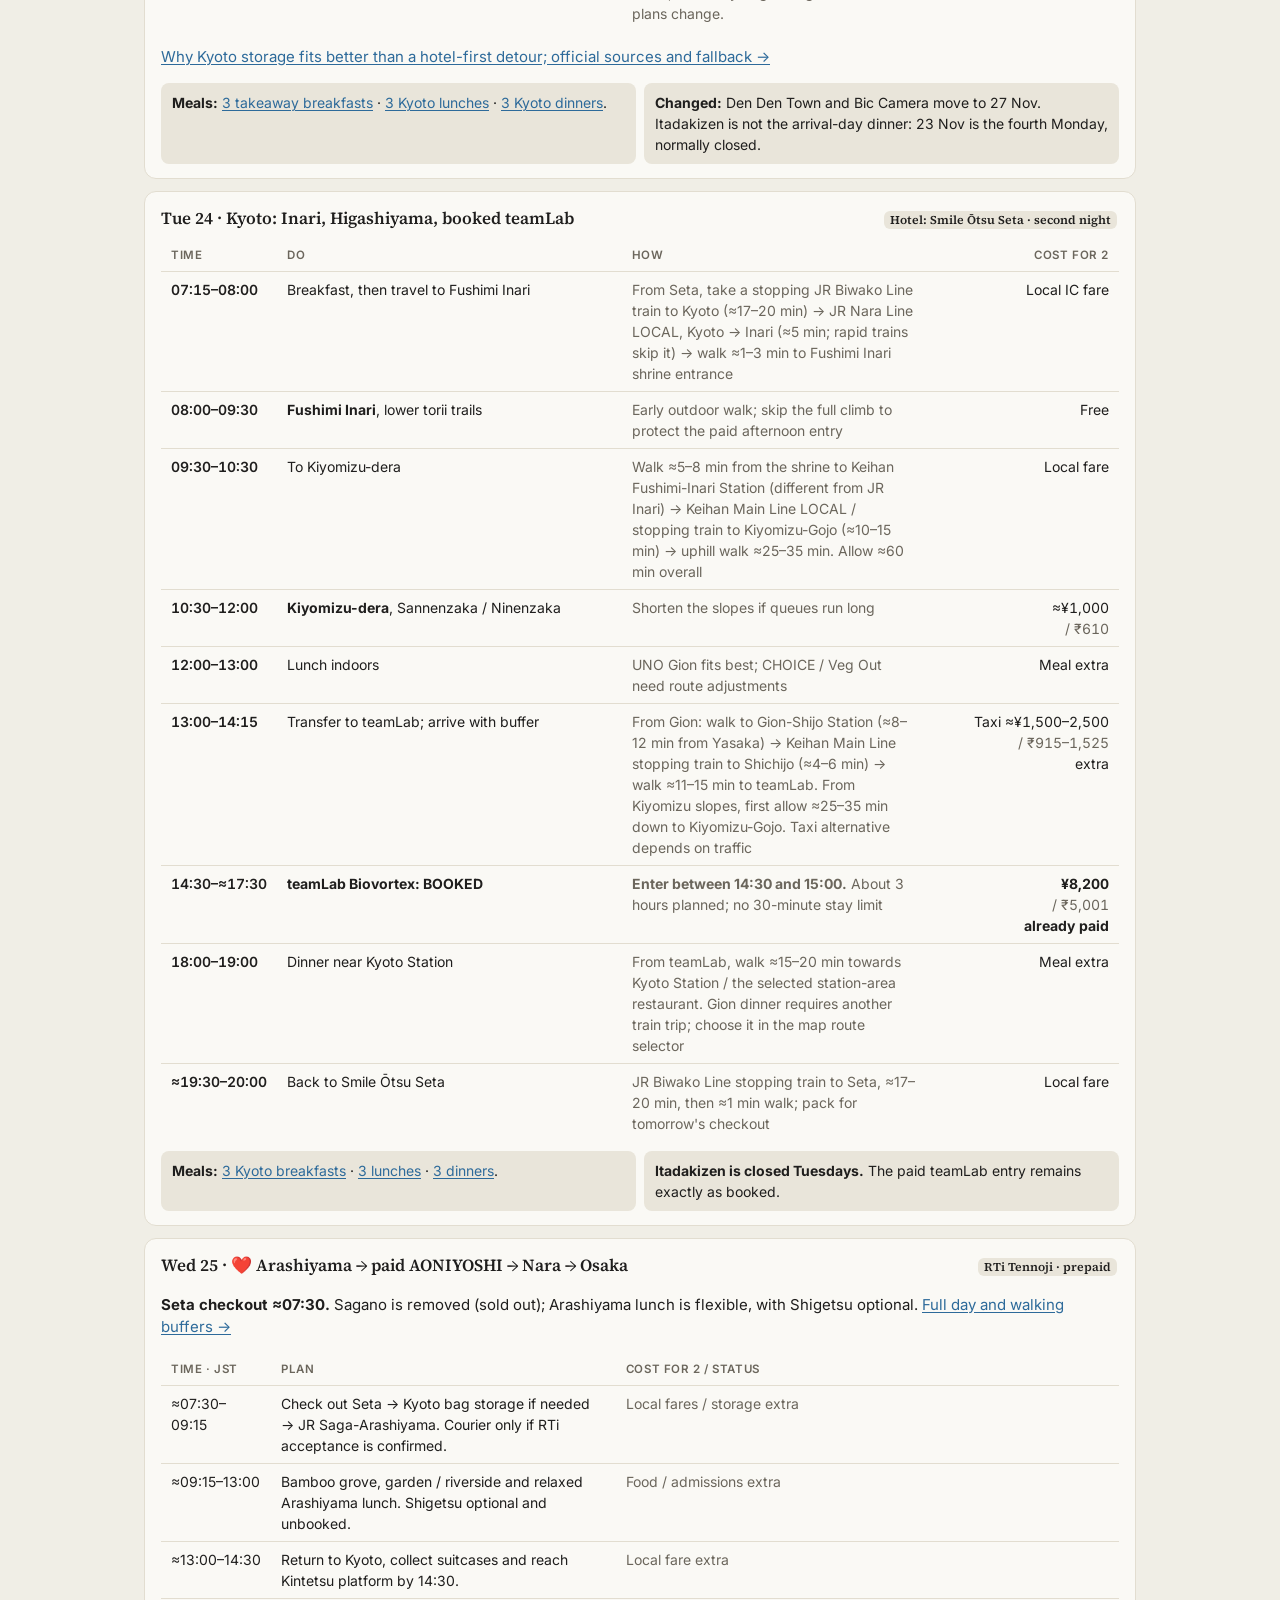
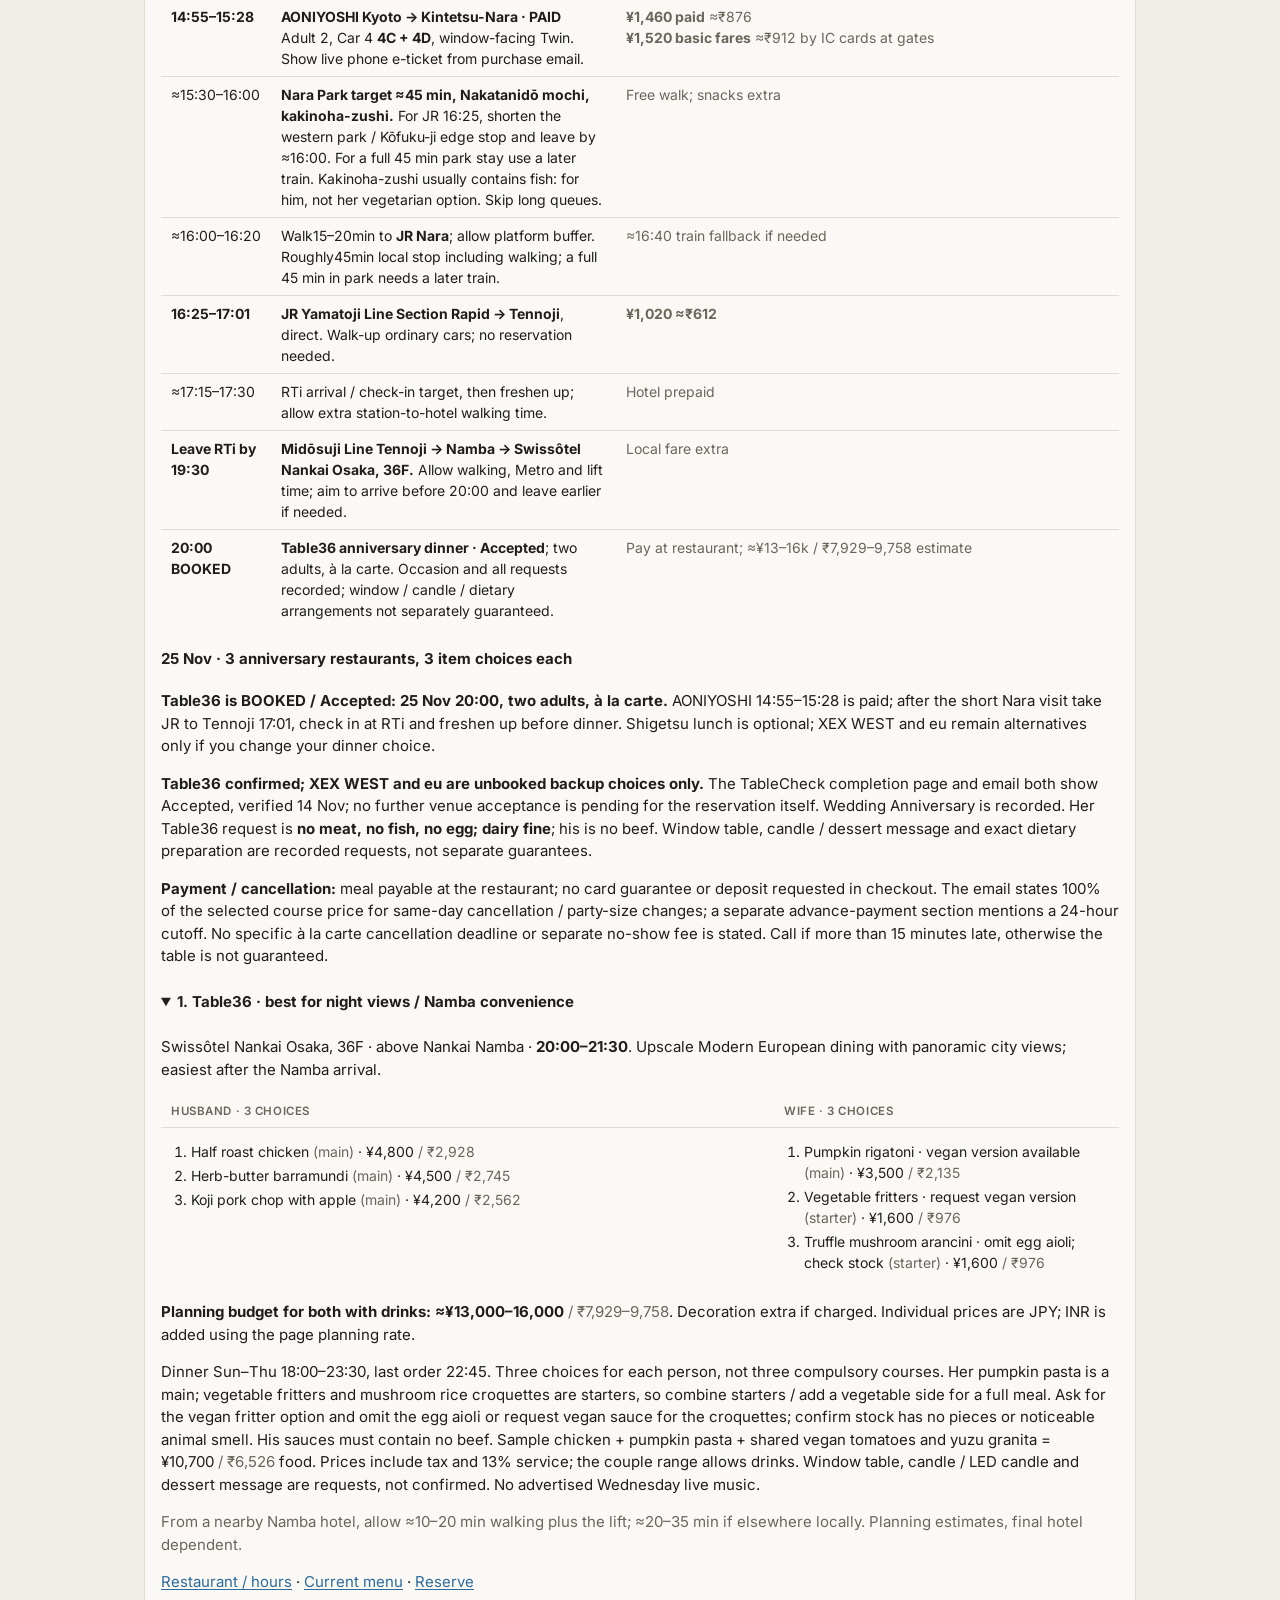
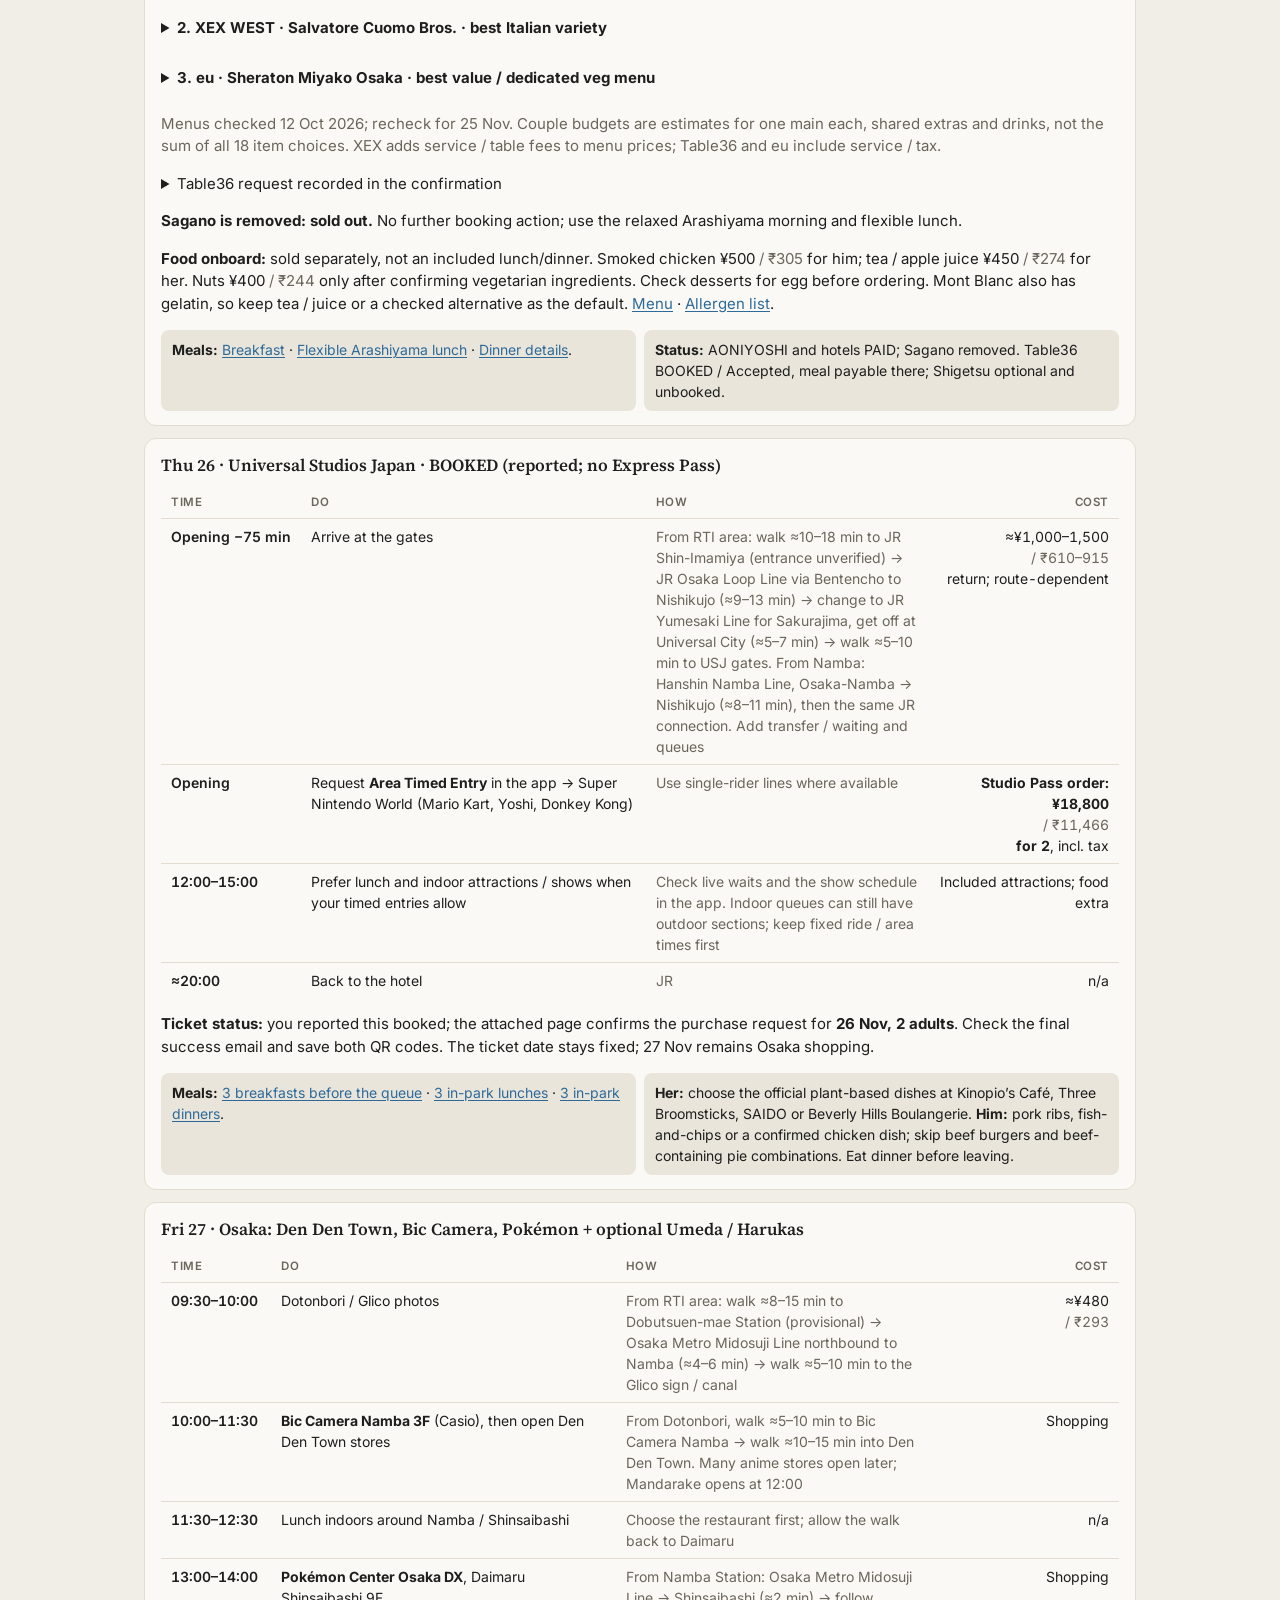
==== commit 7d9653be: "Schedule Ginza return around confirmed Onitsuka pickup" ====
--- a/index.html
+++ b/index.html
@@ -284,12 +284,12 @@
 <tr><td class="t">Morning</td><td><b>Ueno New Izu</b></td><td>Checked in after leaving Start One Home. Both suitcases are at New Izu.</td><td>Hotel prepaid</td></tr>
 <tr><td class="t">Morning</td><td><b>Ueno → Onitsuka Orange</b></td><td>Ueno G16 → Ginza Line toward Shibuya → Ginza G09, about 12 min onboard. B7 → Onitsuka Orange, 6-5-6 Ginza.</td><td>IC fare</td></tr>
 <tr><td class="t">By 12:10</td><td><b>Kappabashi if already nearby</b></td><td>Spend 10–15 minutes at <a href="https://www.ganso-sample.com/en/shop">Ganso Sample-ya</a> for food replicas. Leave by 12:10 for Tawaramachi → Ginza Line toward Shibuya → Ginza. From Ginza, only leave during the wait if staff confirm the return window and there is time for the round trip.</td><td>IC fare; shopping optional</td></tr>
-<tr><td class="t">12:45–13:50 target</td><td><b>Onitsuka Orange · token 78</b></td><td>Aim to return by 12:45 or earlier if the queue moves. The call around 13:20 is an estimate. Check embroidery eligibility for the exact MEXICO 66 SD pair and agree on pickup before paying.</td><td>Optional purchase</td></tr>
-<tr><td class="t">≈13:50–15:05</td><td><b>Ginza → Kasukabe</b></td><td>Hibiya Line toward Kita-Senju → change to an ordinary Tobu express that stops at Kasukabe. Check the next train on the board; one Suica each and no reservation.</td><td>IC fare</td></tr>
-<tr><td class="t">≈15:05–16:45</td><td><b>Puratto → LaLa Garden</b></td><td>Kasukabe East Exit → <a href="https://visit-kasukabe.jp/pratkasukabe.html">Puratto</a> first for the Shin-chan stamp before 16:30, then <a href="https://mitsui-shopping-park.com/lalag-kasukabe/shopguide/506005.html">Buriburi Cinema Studio</a> on LaLa Garden 3F. Snack on 1F if time. Leave around 16:45 or earlier for shoe pickup.</td><td>Free entry; games extra</td></tr>
-<tr><td class="t">≈18:00–19:00</td><td><b>Ginza shoe pickup and watch</b></td><td>Return via Kita-Senju and the Hibiya Line. Collect the shoes if ordered. <a href="https://ginza9.com/shops/firekids.html">FIRE KIDS, Ginza Nine Building 2</a>: arrive by 19:00; closes at 19:30. Look for a vintage Seiko or Citizen under ¥40,000 and ask about condition, service history and warranty. Stock within budget is unconfirmed. Do the earlier deadline first.</td><td>Optional purchases</td></tr>
+<tr><td class="t">Afternoon · order placed</td><td><b>Onitsuka Orange</b></td><td>Return from 18:30 to collect the shoes. Treat 20:00 as the pickup cutoff.</td><td>Optional purchase</td></tr>
+<tr><td class="t">≈15:00–16:15</td><td><b>Ginza → Kasukabe</b></td><td>Hibiya Line toward Kita-Senju → change to an ordinary Tobu express that stops at Kasukabe. Check the next train on the board; one Suica each and no reservation.</td><td>IC fare</td></tr>
+<tr><td class="t">≈15:55–17:00</td><td><b>Puratto → LaLa Garden</b></td><td>Kasukabe East Exit → <a href="https://visit-kasukabe.jp/pratkasukabe.html">Puratto</a> first for the Shin-chan stamp before 16:30, then <a href="https://mitsui-shopping-park.com/lalag-kasukabe/shopguide/506005.html">Buriburi Cinema Studio</a> on LaLa Garden 3F. Snack on 1F if time. Aim to board back around 17:00 for Ginza around 18:00–18:15.</td><td>Free entry; games extra</td></tr>
+<tr><td class="t">≈18:15–18:50</td><td><b>Ginza watch → shoe pickup</b></td><td>Return via Kita-Senju and the Hibiya Line. Visit <a href="https://ginza9.com/shops/firekids.html">FIRE KIDS, Ginza Nine Building 2, 1F</a> first if back on schedule. It closes at 19:30. Look for a vintage Seiko or Citizen under ¥40,000 and ask about condition, service history and warranty. Stock within budget is unconfirmed. Collect the shoes at Orange around 18:40. If delayed, prioritize shoe pickup by 20:00.</td><td>Optional purchases</td></tr>
 <tr><td class="t">Before Akihabara</td><td><b>Optional clothes bag in Ginza</b></td><td><a href="https://www.nishiginza.co.jp/shopguide/detail/?scd=000069">3COINS+plus, NISHIGINZA 2F</a>, open until 20:00. Budget 5–10 min after shoe pickup and the watch shop. Look for the ¥550 <a href="https://www.palcloset.jp/display/item/2524-JBSBAG01-1/?b=3coins">foldable carry-on S</a> (36 × 30 × 20 cm) or the ¥1,100 M. If needed, try <a href="https://www.daiso-sangyo.co.jp/shop/result?keyword=マロニエゲート銀座店">Standard Products, Marronnier Gate Ginza 2, 6F</a> for a ¥550 soft nylon foldable duffel. Stock is unverified. Take the Hibiya Line to Akihabara afterwards.</td><td>¥550–1,100</td></tr>
-<tr><td class="t">≈19:15–20:00</td><td><b>Akihabara · figures</b></td><td>From Ginza (H09), take the Hibiya Line toward Kita-Senju to Akihabara (H16), then follow signs for JR Electric Town Exit / Radio Kaikan. Browse used figures at <a href="https://www.lashinbang.com/special/1223/">Lashinbang 5F</a> and new and used figures at <a href="https://akihabara-radiokaikan.co.jp/shoplist/amiami/">AmiAmi 4F</a> until 20:00. If arriving after 19:40, go straight to <a href="https://www.animate.co.jp/en/shop/akihabara/">Animate Akihabara</a>, open until 21:00. Ask about the station stamp at the JR gate if time allows.</td><td>IC fare; browsing free</td></tr>
+<tr><td class="t">≈19:15–19:30 arrival</td><td><b>Akihabara · figures</b></td><td>From Ginza (H09), take the Hibiya Line toward Kita-Senju to Akihabara (H16), then follow signs for JR Electric Town Exit / Radio Kaikan. Browse used figures at <a href="https://www.lashinbang.com/special/1223/">Lashinbang 5F</a> and new and used figures at <a href="https://akihabara-radiokaikan.co.jp/shoplist/amiami/">AmiAmi 4F</a> until 20:00. If arriving after 19:40, go straight to <a href="https://www.animate.co.jp/en/shop/akihabara/">Animate Akihabara</a>, open until 21:00. Ask about the station stamp at the JR gate if time allows.</td><td>IC fare; browsing free</td></tr>
 <tr><td class="t">≈20:25–21:40</td><td><b>Optional Shinjuku → Ueno</b></td><td>Take the yellow JR Chūō–Sōbu Local westbound toward Nakano / Mitaka to Shinjuku, about 16 minutes onboard. See <a href="https://www.gotokyo.org/en/spot/63/index.html">Omoide Yokocho</a> for 10–15 minutes and have dinner near West Exit. If Akihabara runs late, have dinner and return directly to Ueno. From Shinjuku, take the JR Yamanote Line via Ikebukuro to Ueno, then walk to New Izu.</td><td>IC fare + dinner</td></tr>
 </table></div>
 <div class="eat" id="tokyo-22-evening"><div><b>Meal options:</b> <a href="#meals-22-lunch">Lunch near Onitsuka</a> · <a href="#meals-22-snacks">Kasukabe snacks</a> · <a href="#meals-22-dinner">Shinjuku dinner</a>.</div></div>
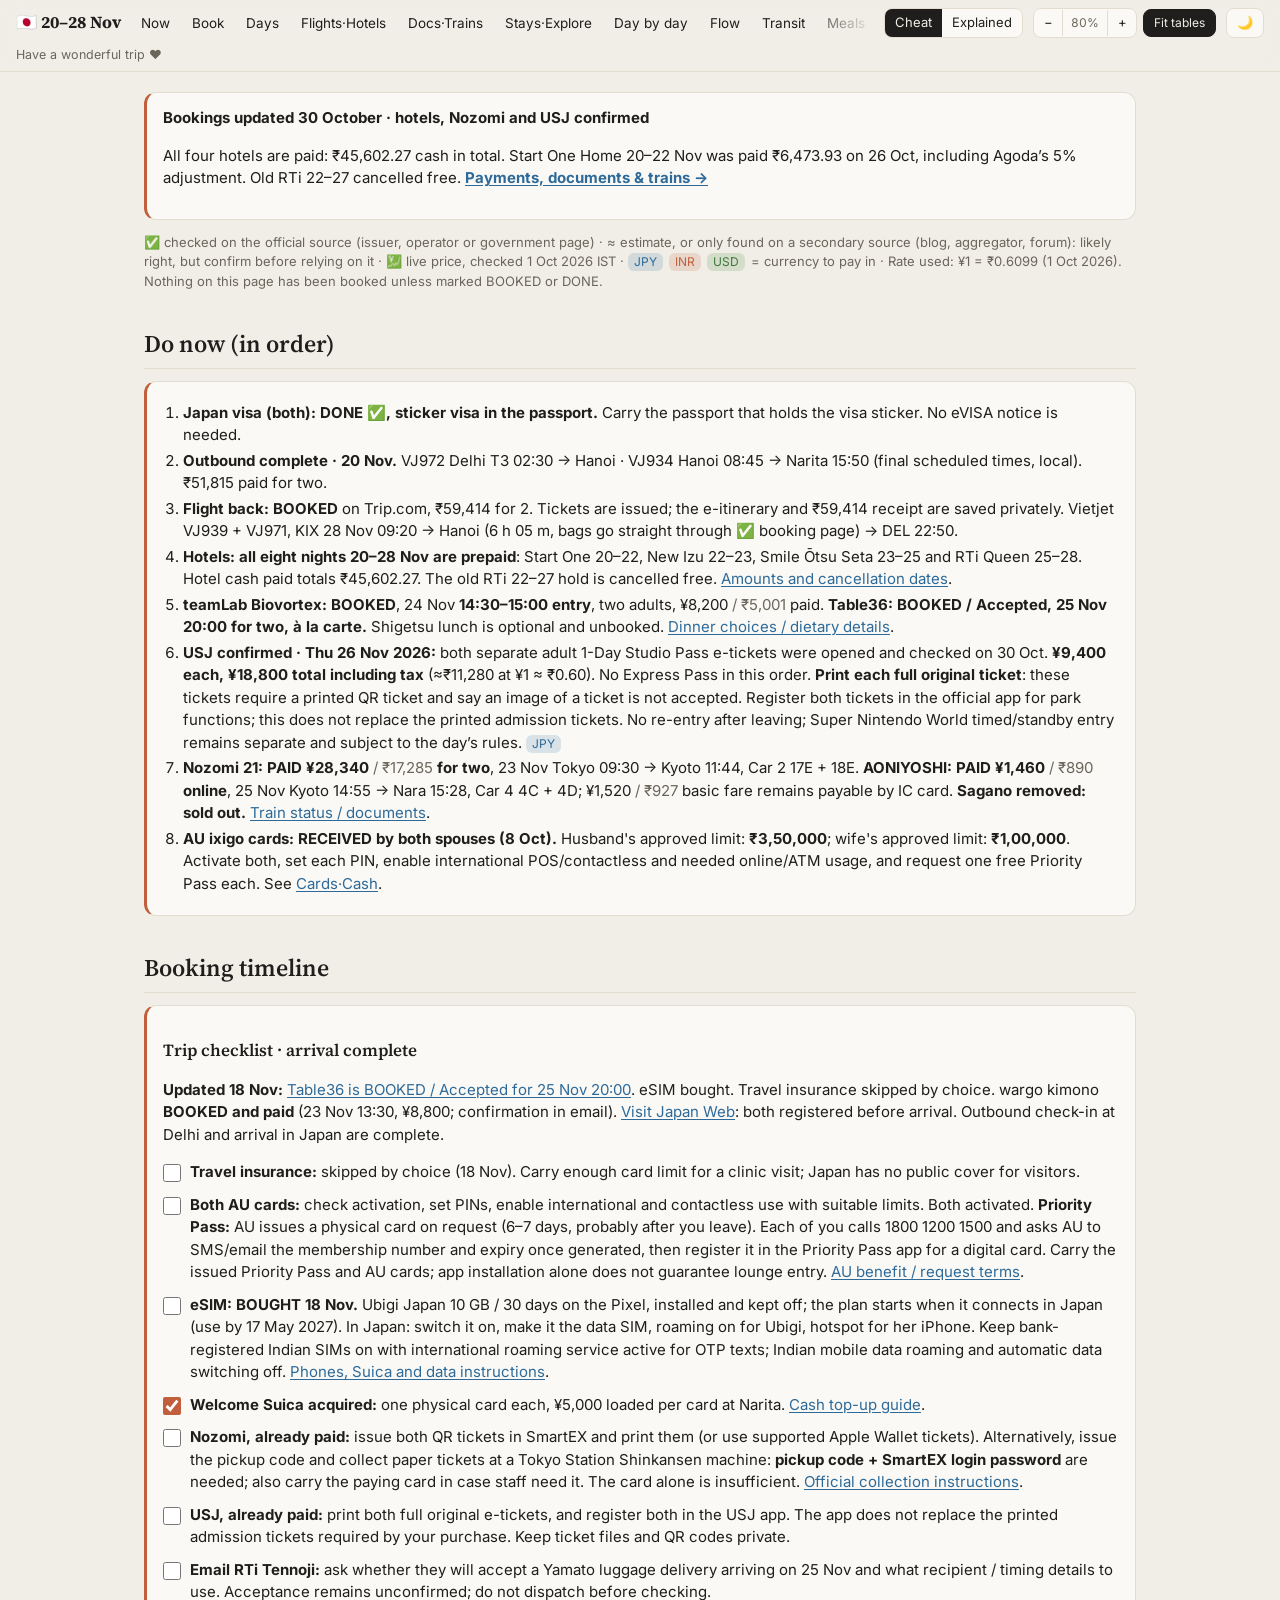
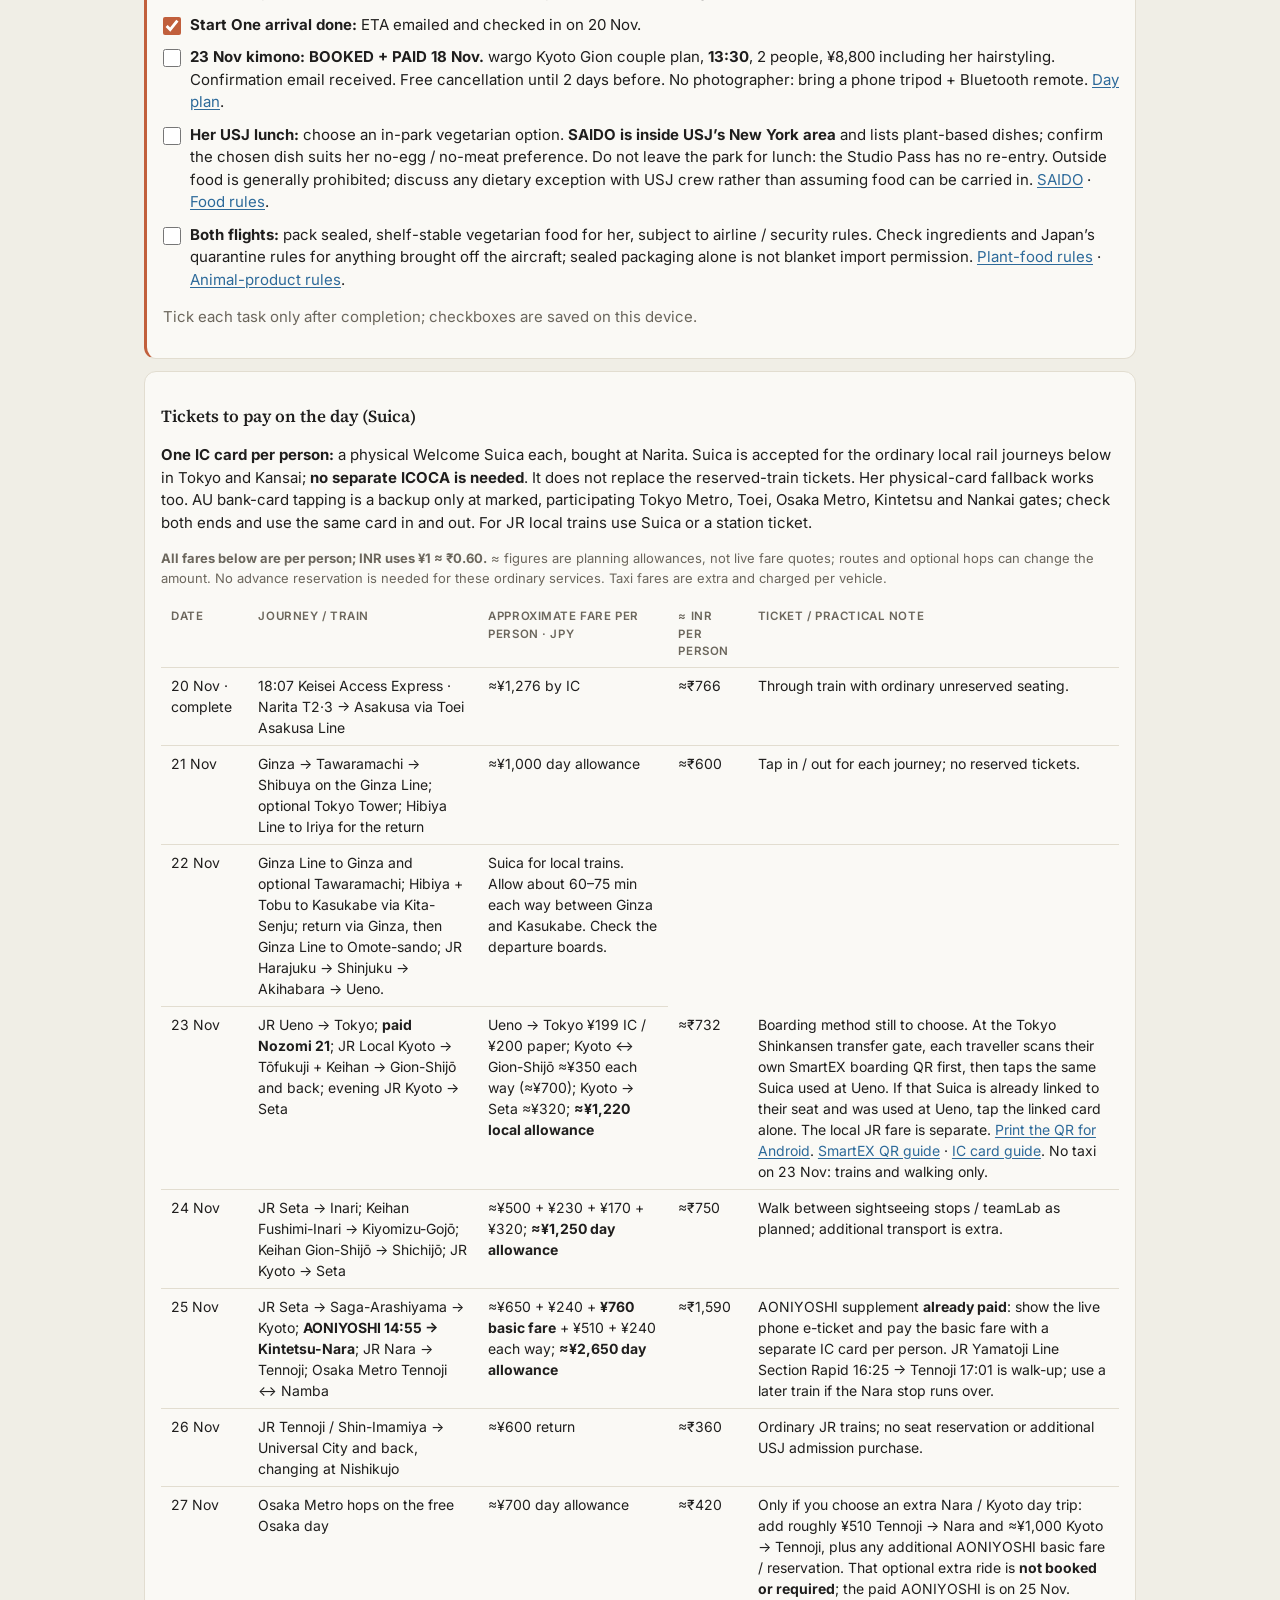
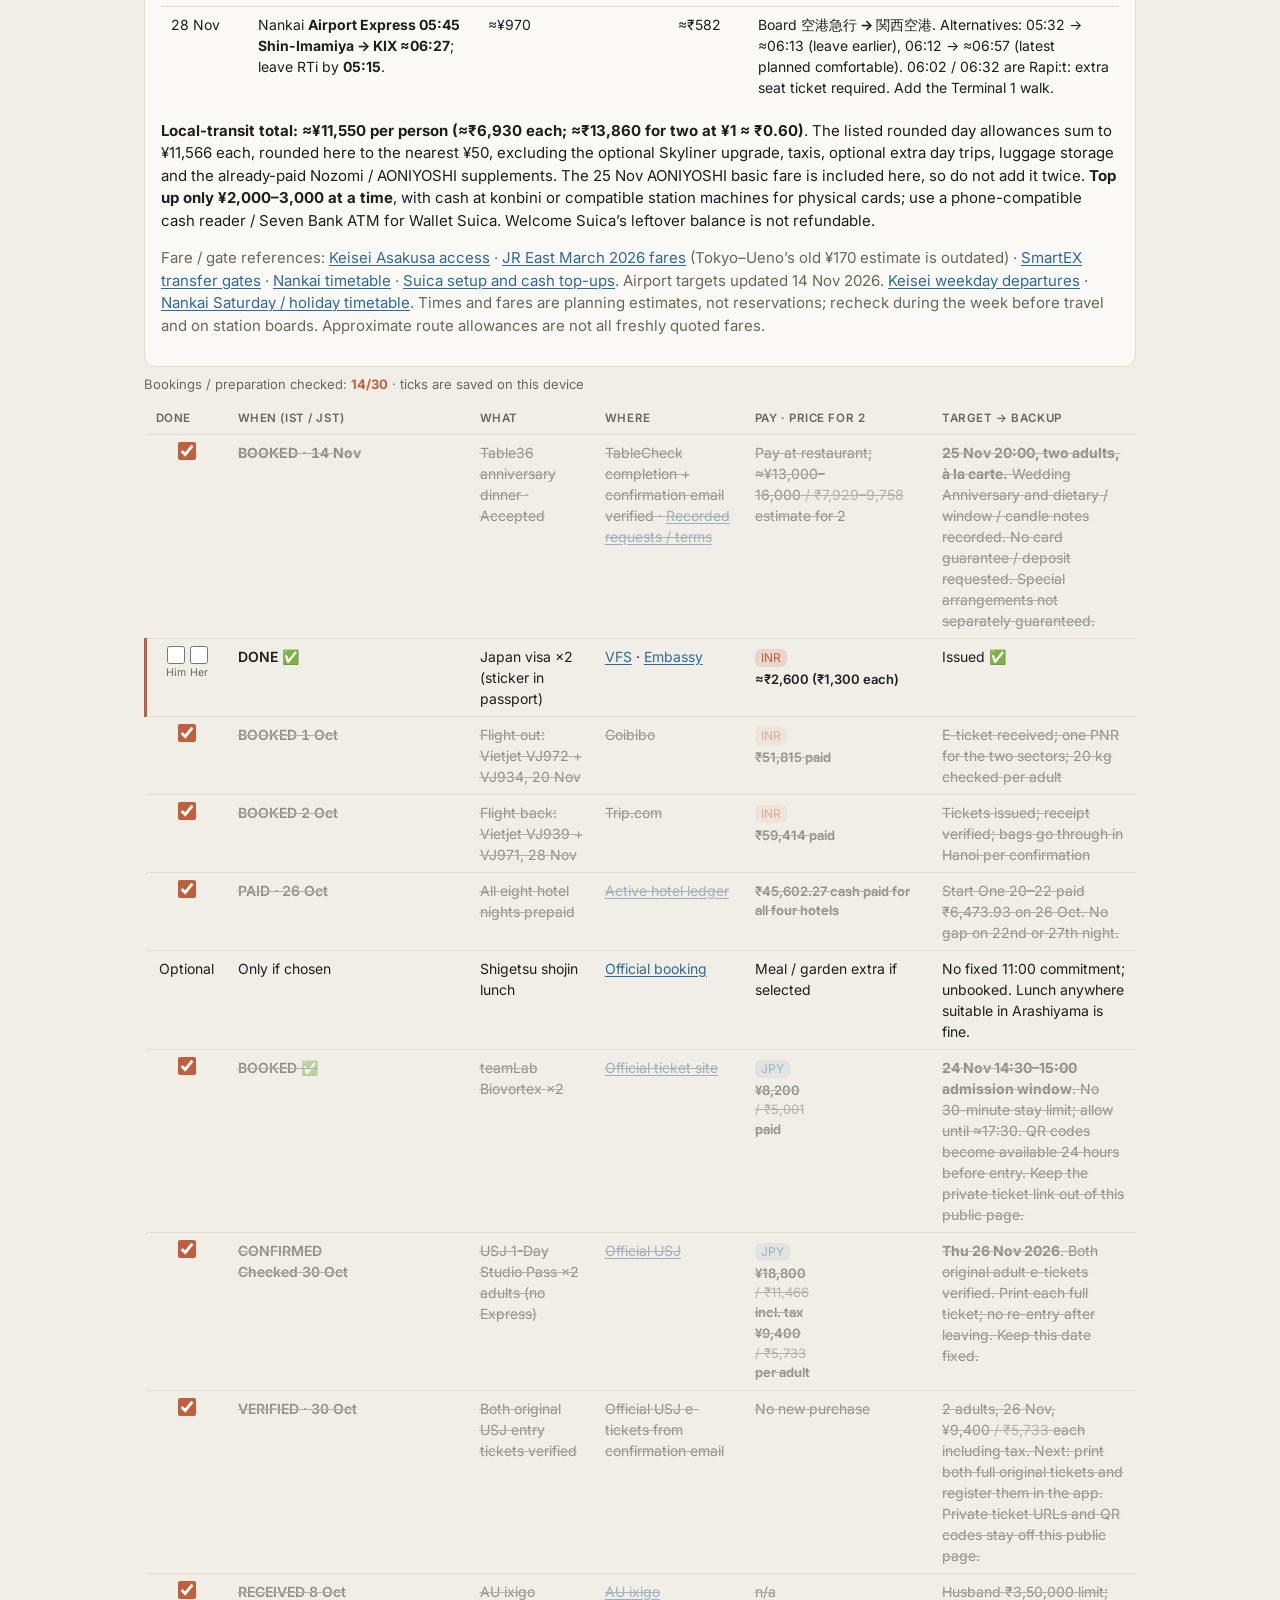
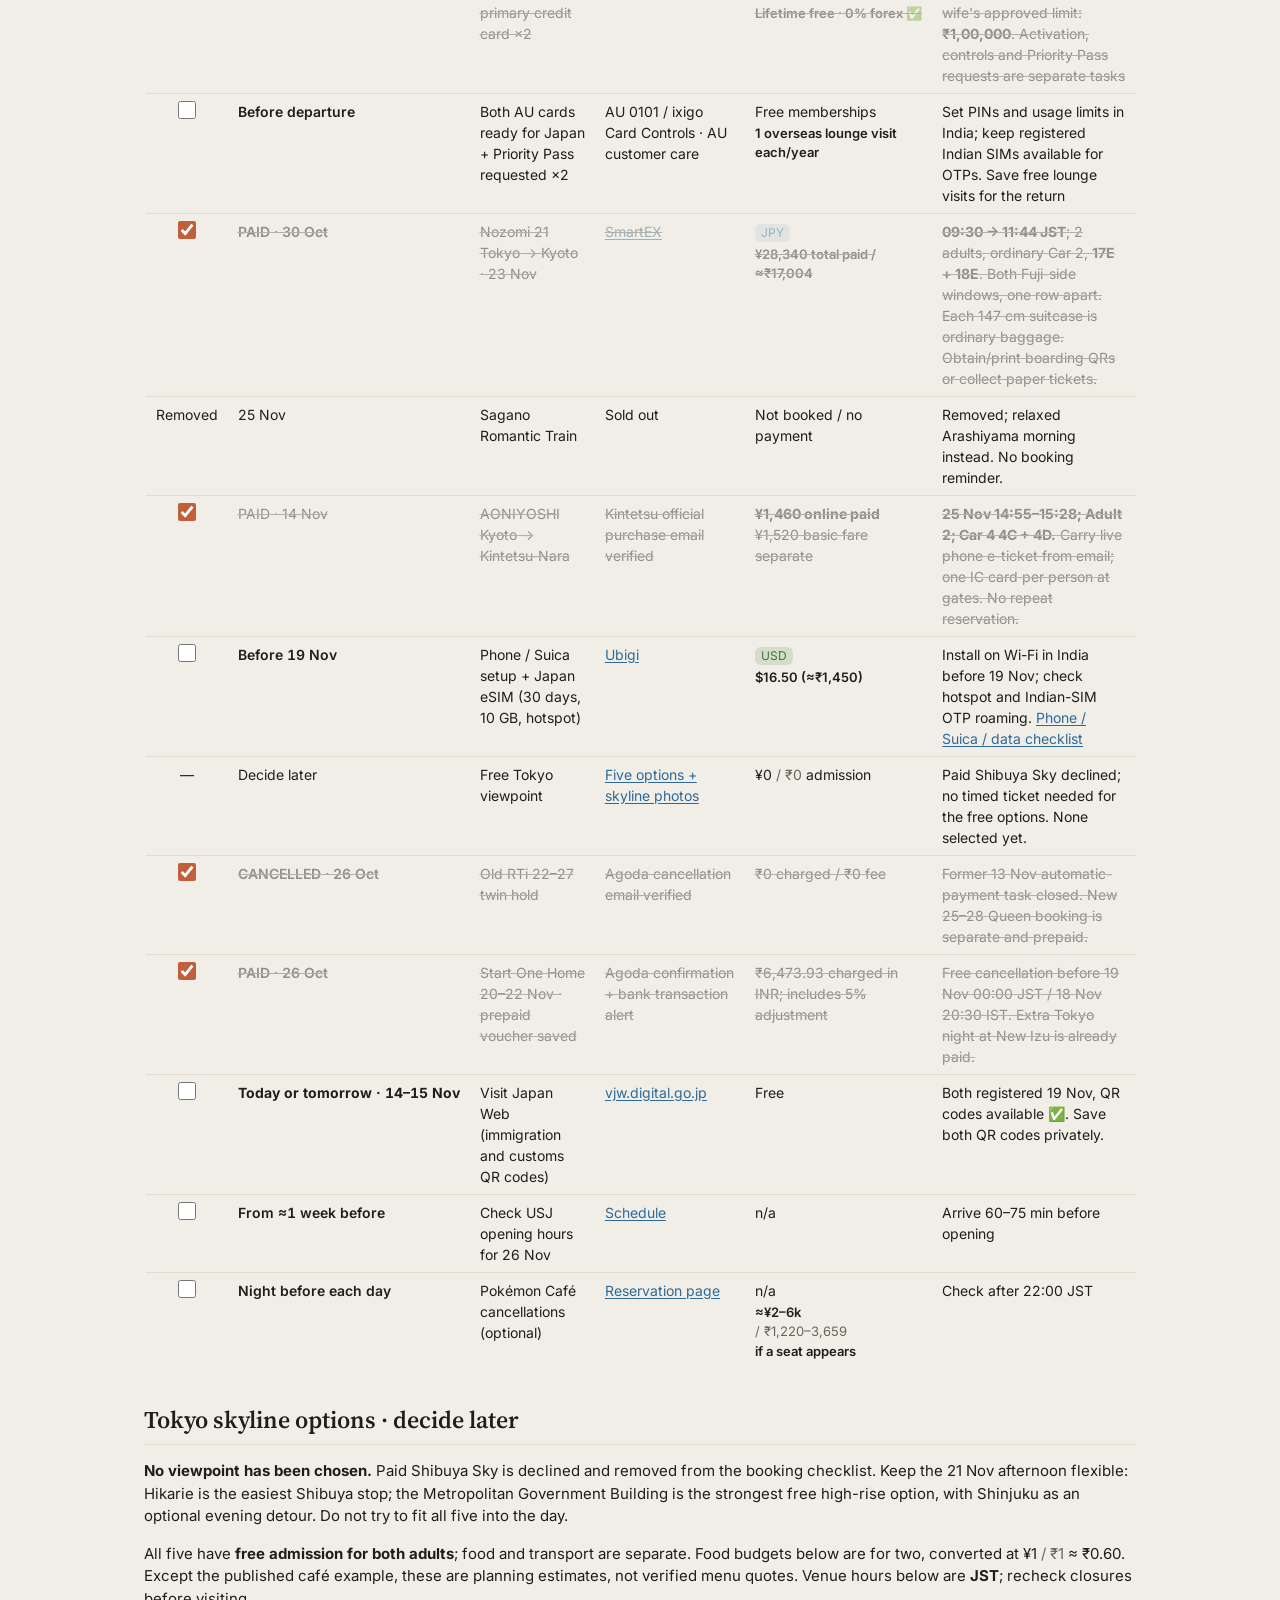
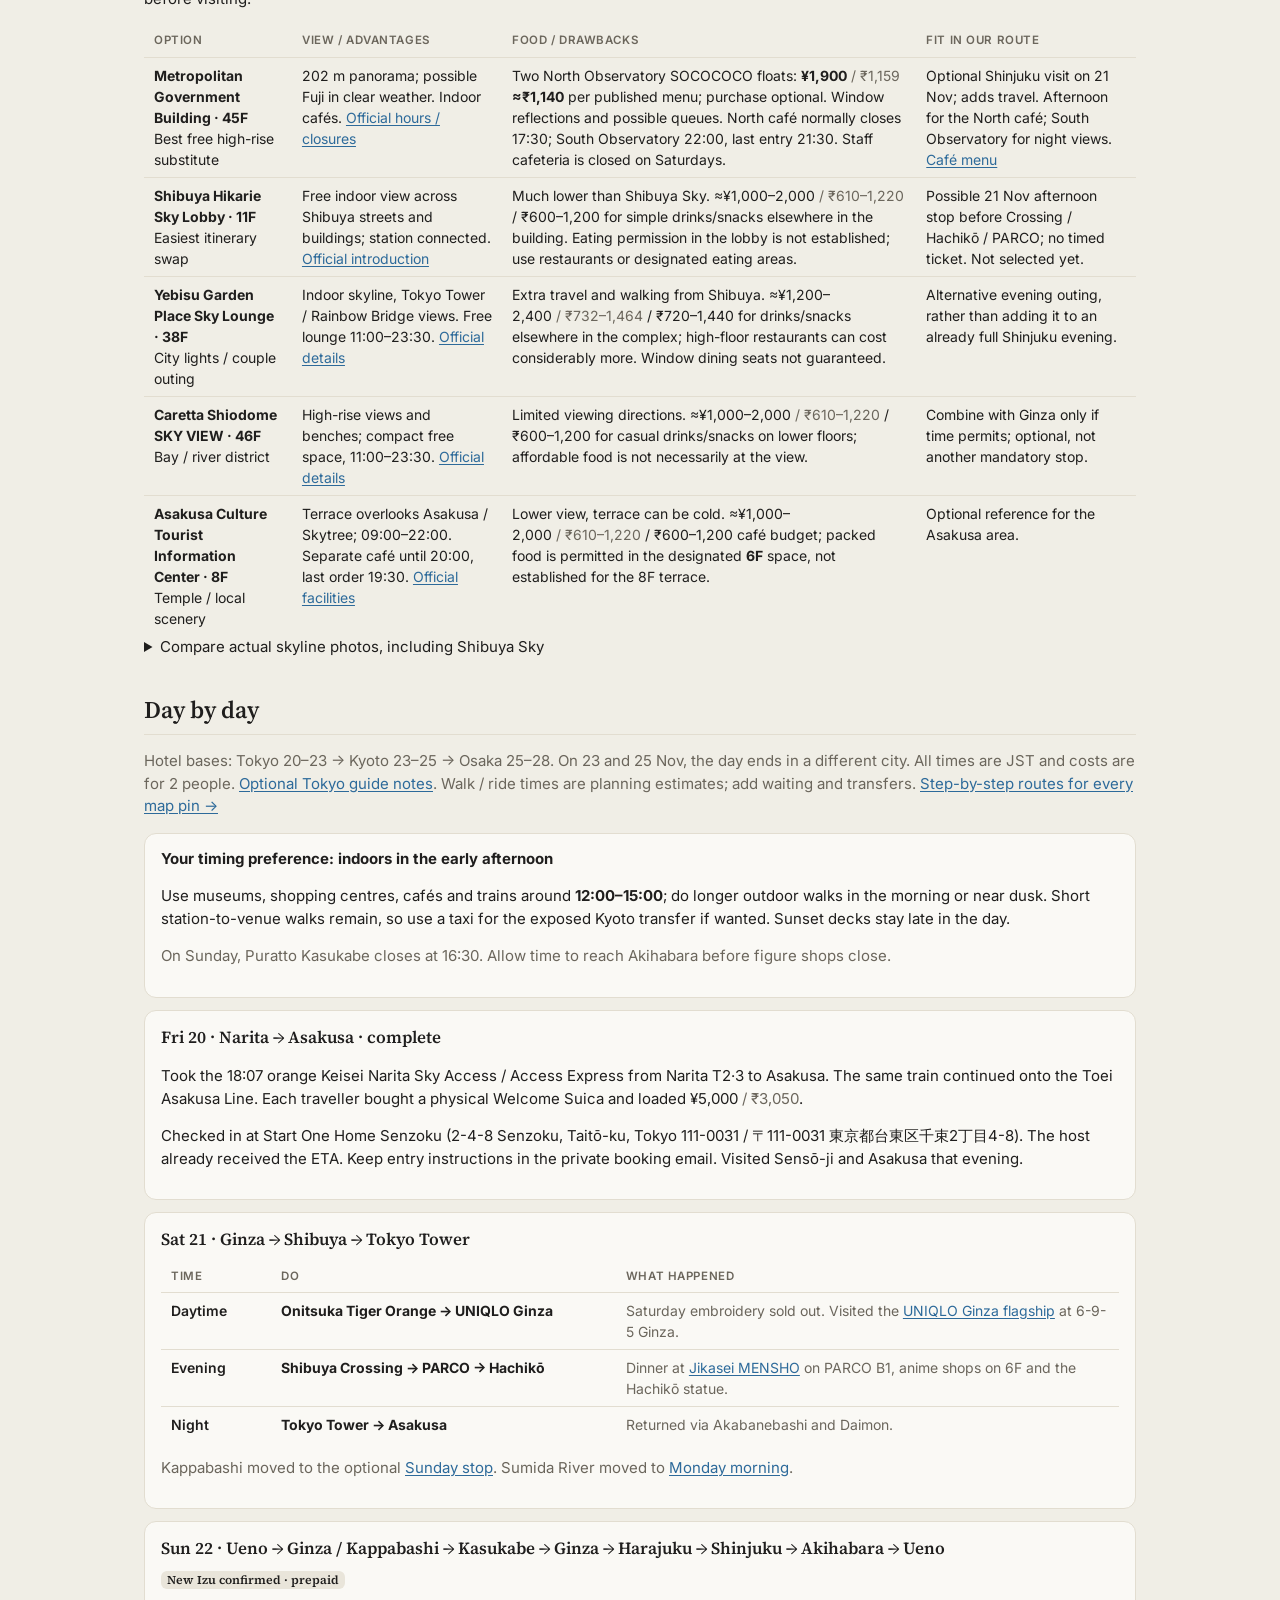
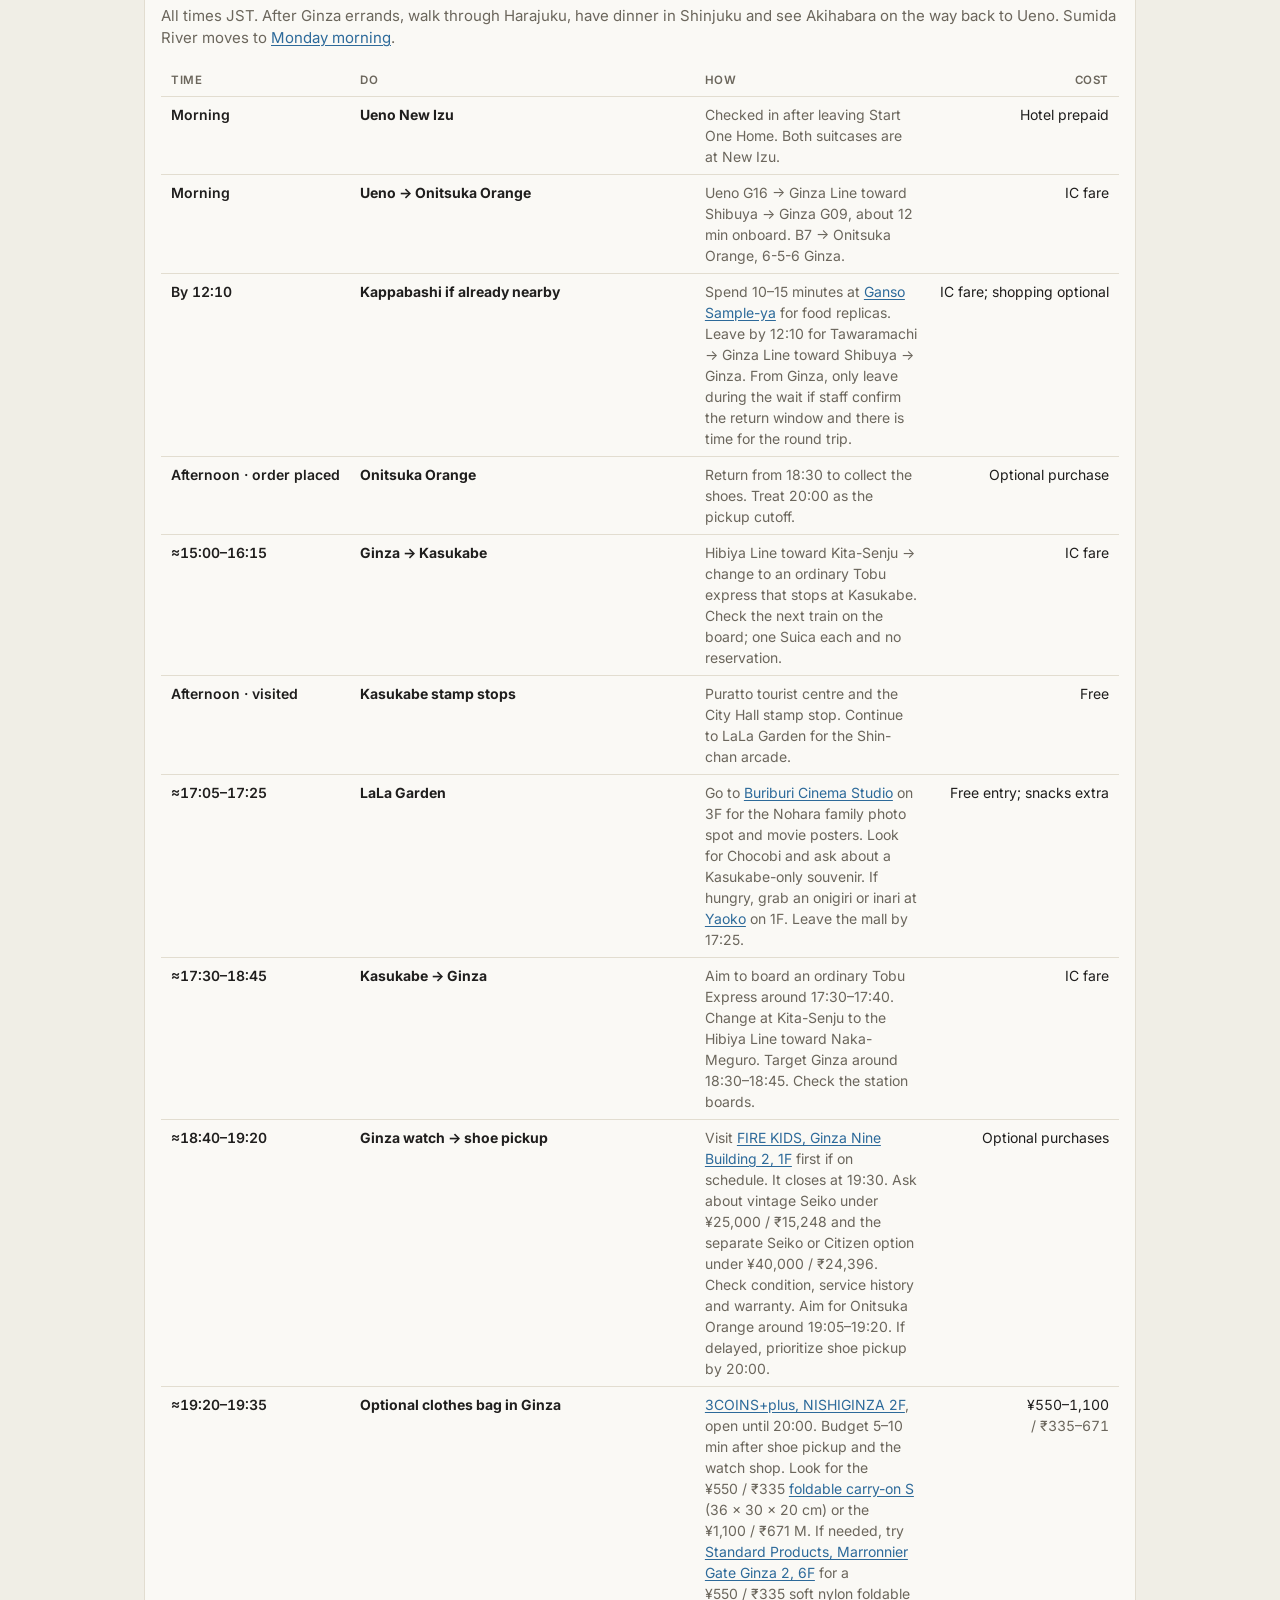
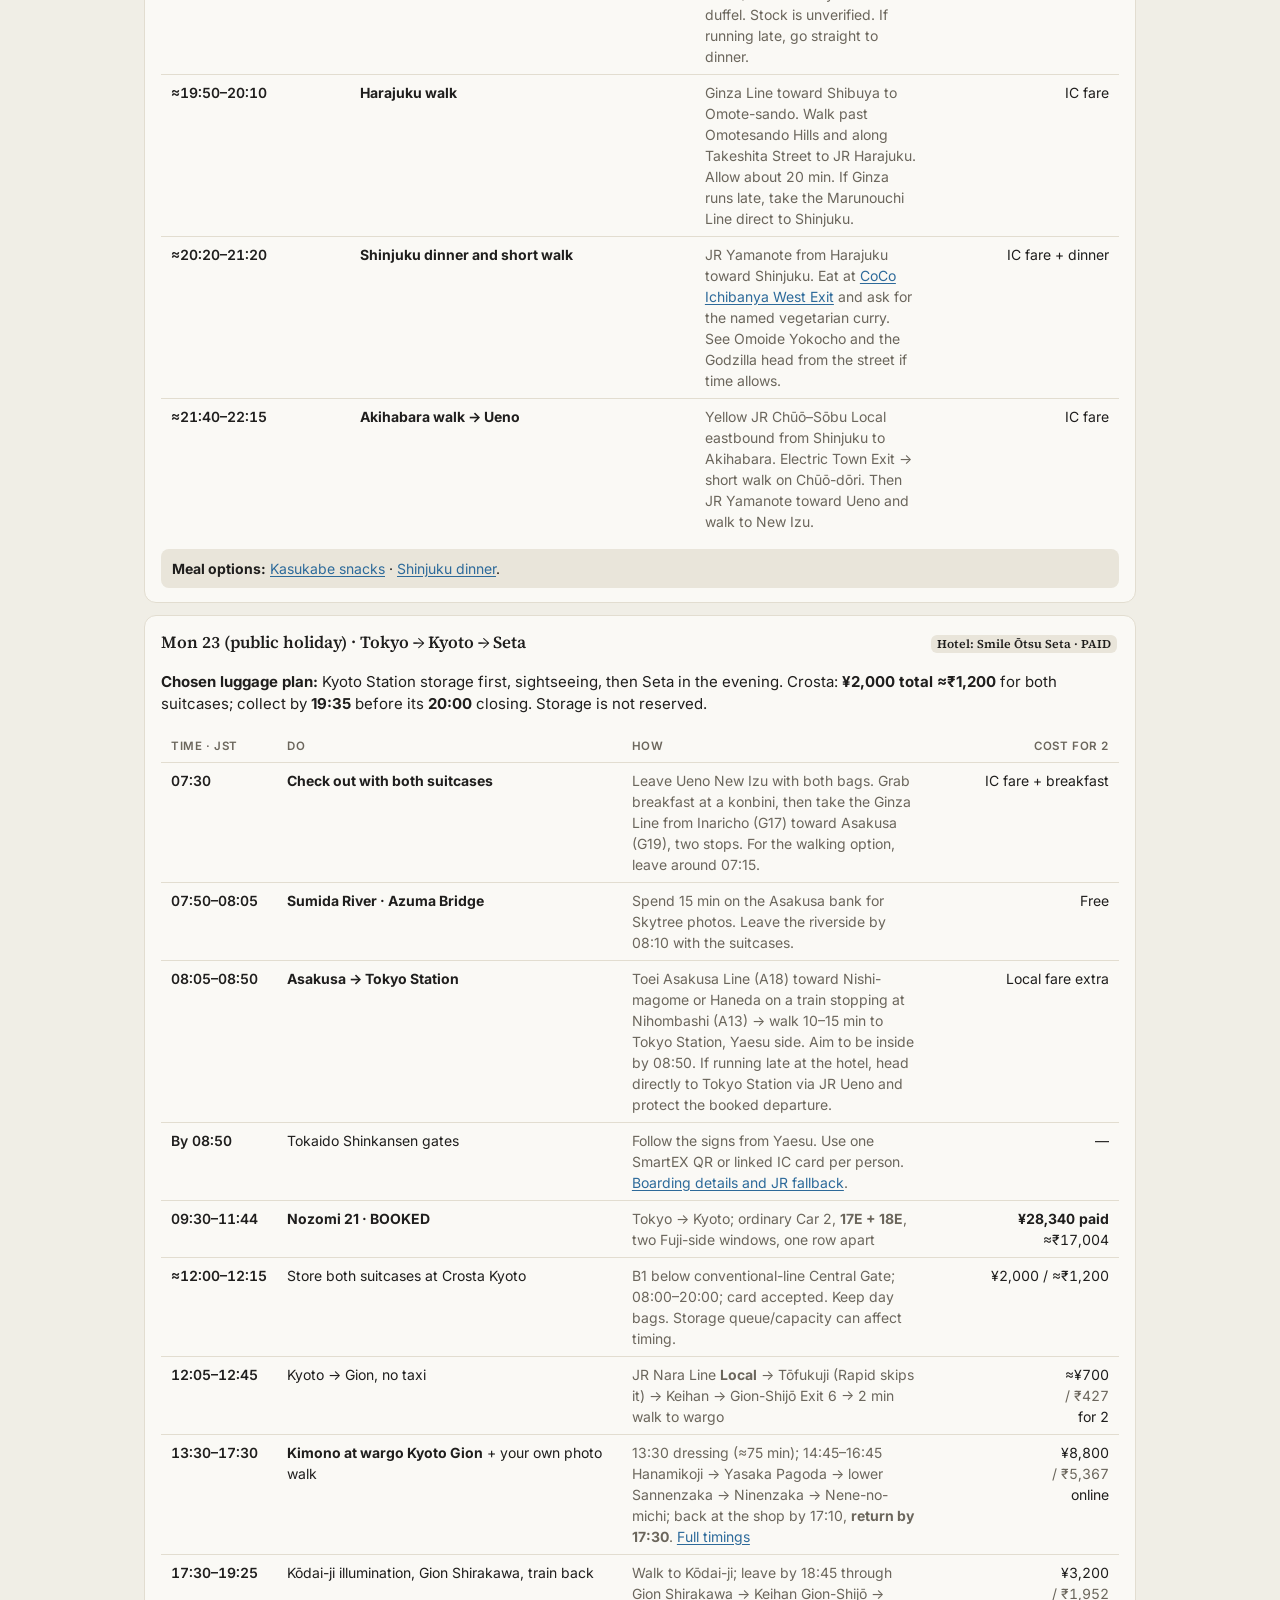
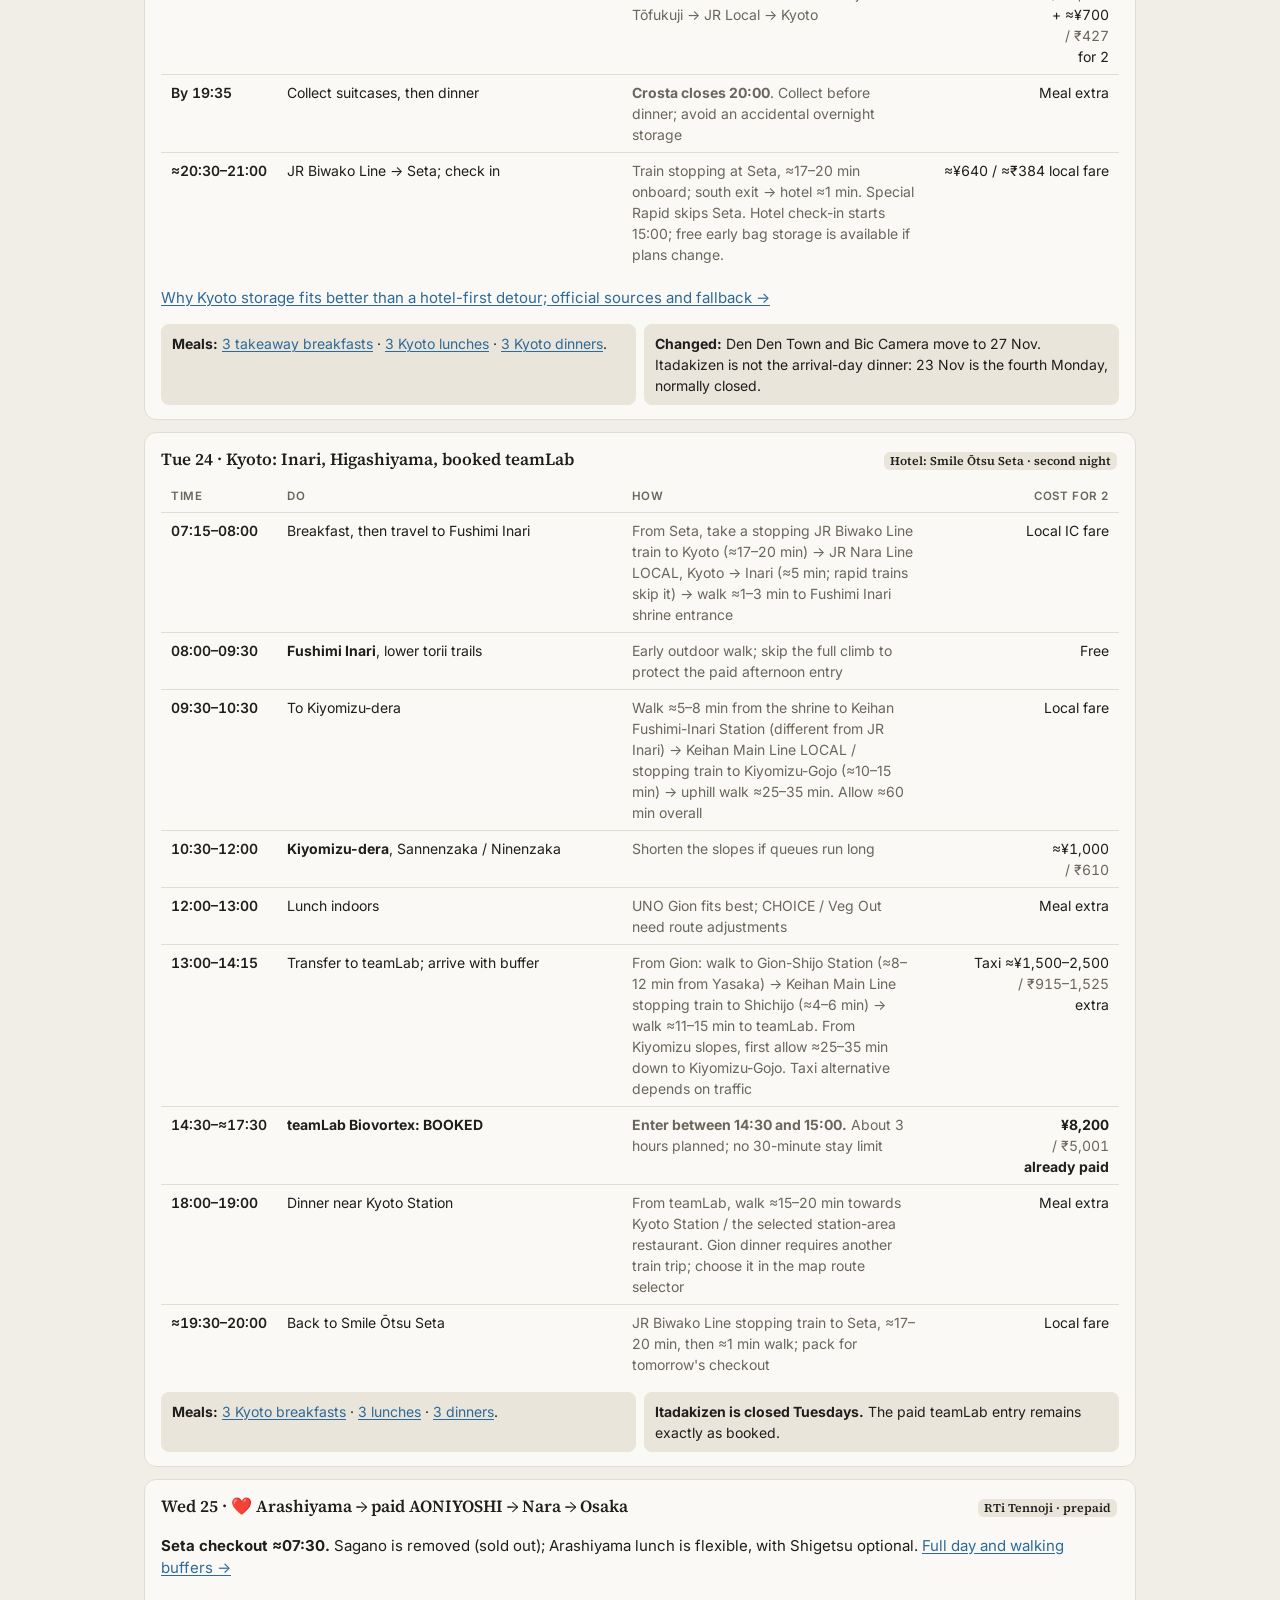
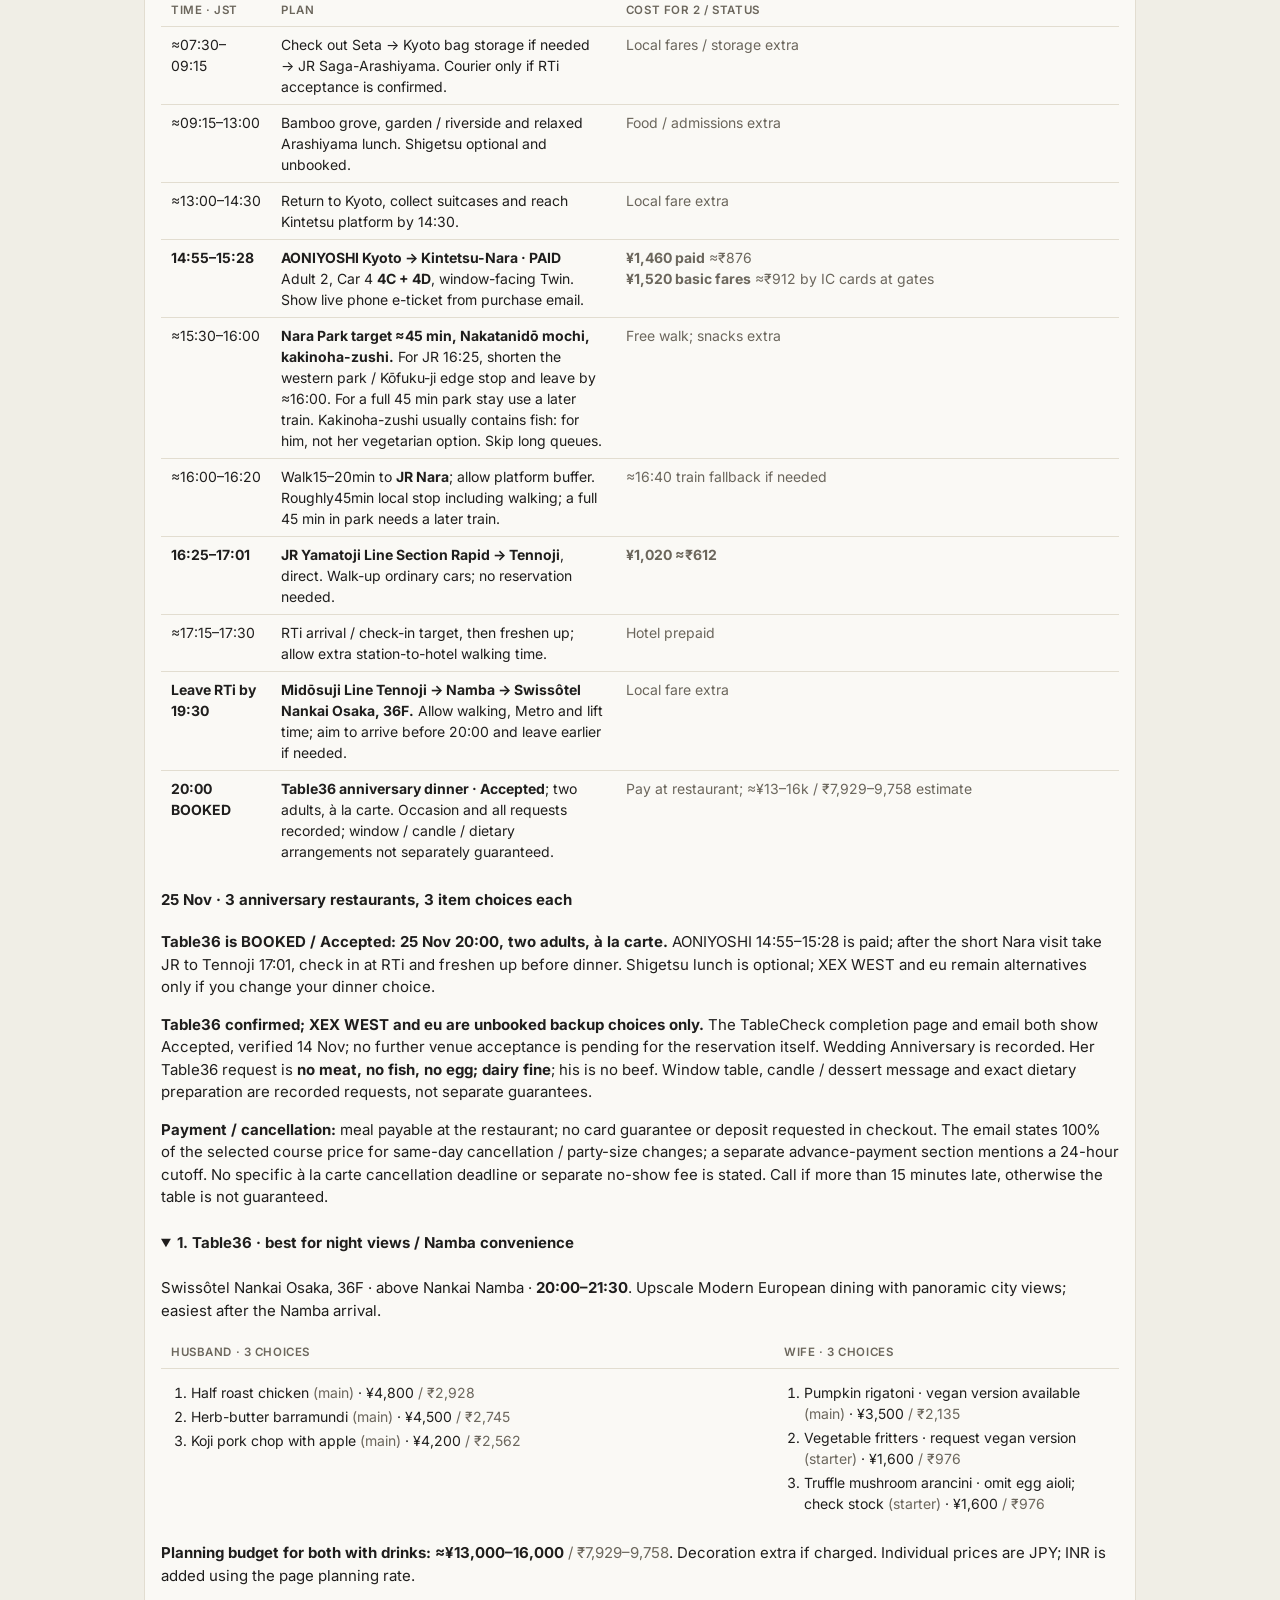
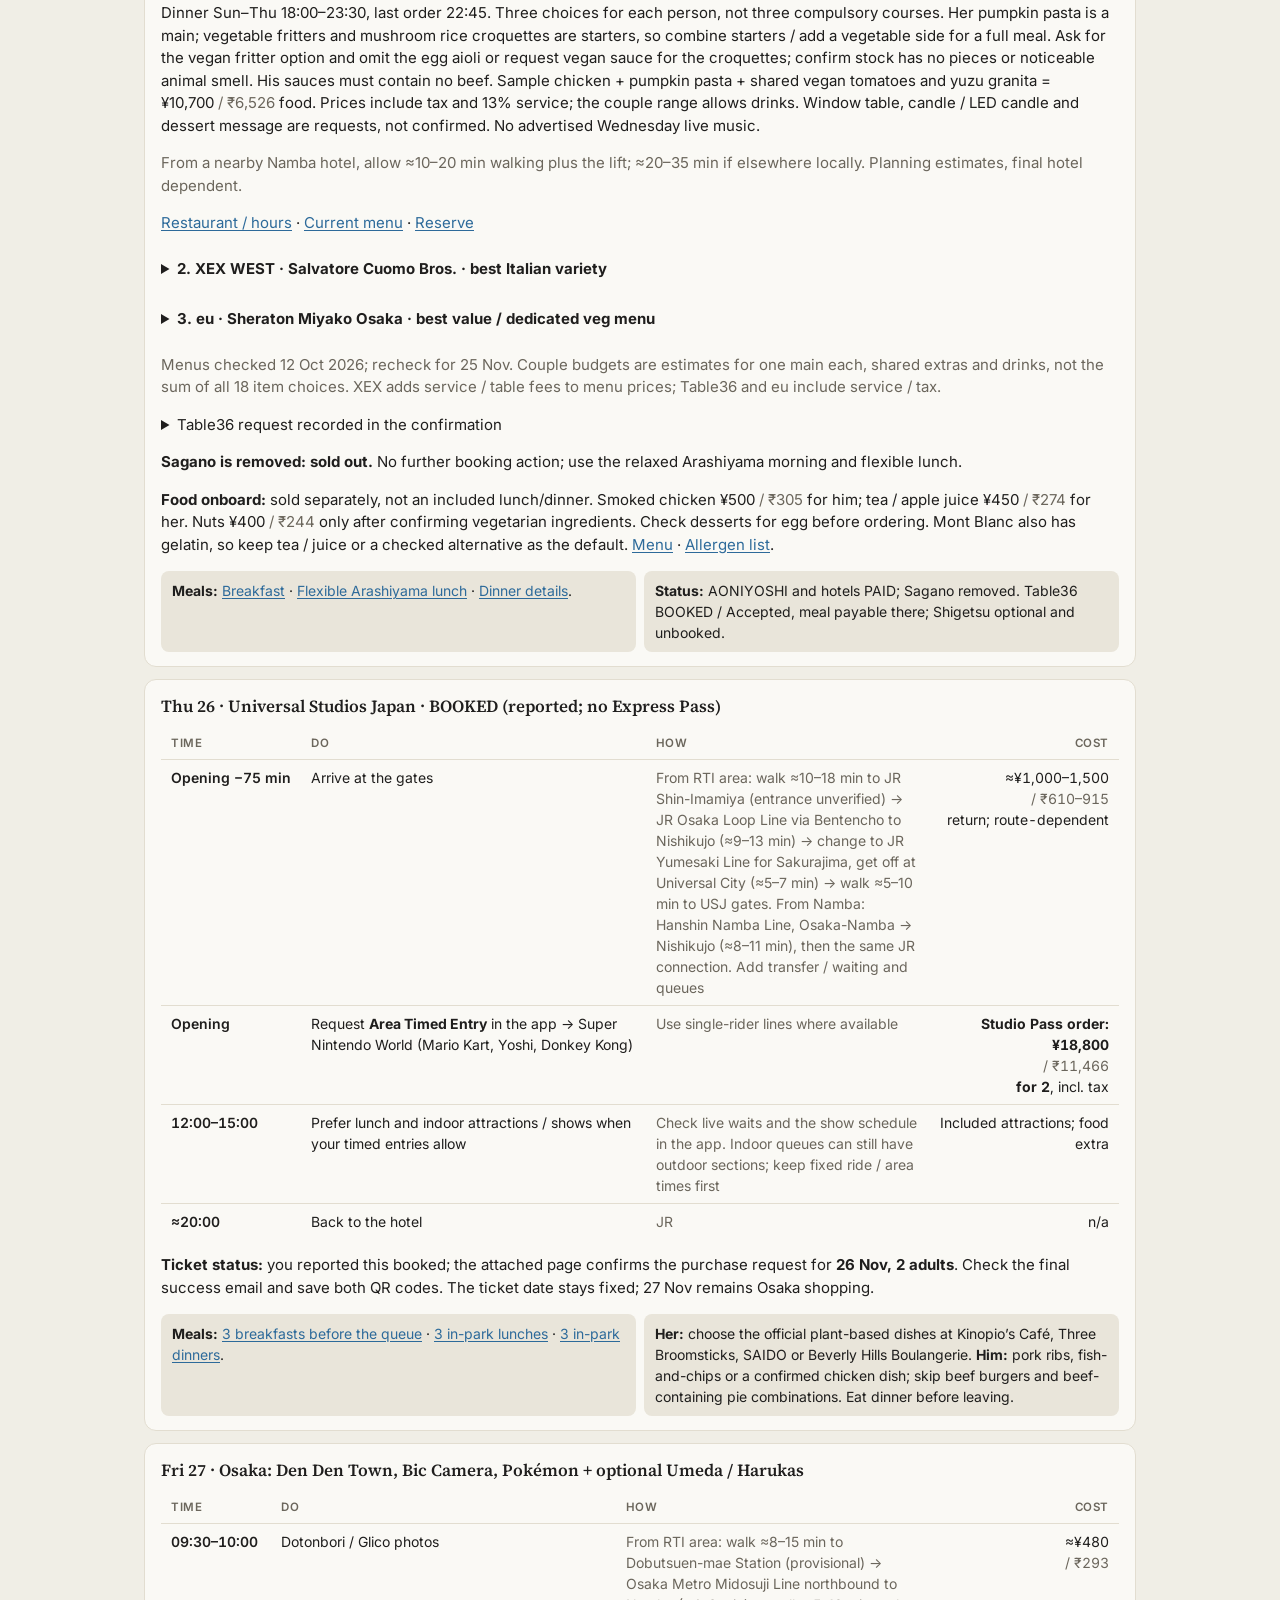
==== commit 1495d9fc: "Refresh Kasukabe return and Tokyo evening itinerary" ====
--- a/index.html
+++ b/index.html
@@ -183,7 +183,7 @@
 <tbody>
 <tr><td>20 Nov · complete</td><td>18:07 Keisei Access Express · Narita T2·3 → Asakusa via Toei Asakusa Line</td><td>≈¥1,276 by IC</td><td>≈₹766</td><td>Through train with ordinary unreserved seating.</td></tr>
 <tr><td>21 Nov</td><td>Ginza → Tawaramachi → Shibuya on the Ginza Line; optional Tokyo Tower; Hibiya Line to Iriya for the return</td><td>≈¥1,000 day allowance</td><td>≈₹600</td><td>Tap in / out for each journey; no reserved tickets.</td></tr>
-<tr><td>22 Nov</td><td>Ginza Line to Ginza and optional Tawaramachi; Hibiya + Tobu to Kasukabe via Kita-Senju; return via Ginza, then Hibiya to Akihabara. Optional JR to Shinjuku then Ueno.</td><td>Suica for local trains. Allow about 60–75 min each way between Ginza and Kasukabe. Check the departure boards.</td></tr>
+<tr><td>22 Nov</td><td>Ginza Line to Ginza and optional Tawaramachi; Hibiya + Tobu to Kasukabe via Kita-Senju; return via Ginza, then Ginza Line to Omote-sando; JR Harajuku → Shinjuku → Akihabara → Ueno.</td><td>Suica for local trains. Allow about 60–75 min each way between Ginza and Kasukabe. Check the departure boards.</td></tr>
 <tr><td>23 Nov</td><td>JR Ueno → Tokyo; <b>paid Nozomi 21</b>; JR Local Kyoto → Tōfukuji + Keihan → Gion-Shijō and back; evening JR Kyoto → Seta</td><td>Ueno → Tokyo ¥199 IC / ¥200 paper; Kyoto ↔ Gion-Shijō ≈¥350 each way (≈¥700); Kyoto → Seta ≈¥320; <b>≈¥1,220 local allowance</b></td><td>≈₹732</td><td>Boarding method still to choose. At the Tokyo Shinkansen transfer gate, each traveller scans their own SmartEX boarding QR first, then taps the same Suica used at Ueno. If that Suica is already linked to their seat and was used at Ueno, tap the linked card alone. The local JR fare is separate. <a href="https://smart-ex.jp/en/faq/category/detail/?id=542">Print the QR for Android</a>. <a href="https://smart-ex.jp/en/entraining/qr/">SmartEX QR guide</a> · <a href="https://smart-ex.jp/en/entraining/iccard/">IC card guide</a>. No taxi on 23 Nov: trains and walking only.</td></tr>
 <tr><td>24 Nov</td><td>JR Seta → Inari; Keihan Fushimi-Inari → Kiyomizu-Gojō; Keihan Gion-Shijō → Shichijō; JR Kyoto → Seta</td><td>≈¥500 + ¥230 + ¥170 + ¥320; <b>≈¥1,250 day allowance</b></td><td>≈₹750</td><td>Walk between sightseeing stops / teamLab as planned; additional transport is extra.</td></tr>
 <tr><td>25 Nov</td><td>JR Seta → Saga-Arashiyama → Kyoto; <b>AONIYOSHI 14:55 → Kintetsu-Nara</b>; JR Nara → Tennoji; Osaka Metro Tennoji ↔ Namba</td><td>≈¥650 + ¥240 + <b>¥760 basic fare</b> + ¥510 + ¥240 each way; <b>≈¥2,650 day allowance</b></td><td>≈₹1,590</td><td>AONIYOSHI supplement <b>already paid</b>: show the live phone e-ticket and pay the basic fare with a separate IC card per person. JR Yamatoji Line Section Rapid 16:25 → Tennoji 17:01 is walk-up; use a later train if the Nara stop runs over.</td></tr>
@@ -277,8 +277,8 @@
 <p class="mut">Kappabashi moved to the optional <a href="#tokyo-22">Sunday stop</a>. Sumida River moved to <a href="plan.html#d23">Monday morning</a>.</p>
 </div>
 
-<div class="card day" id="tokyo-22"><h3><span>Sun 22 · Ueno → Ginza / Kappabashi → Kasukabe → Ginza → Akihabara → Shinjuku</span><span class="chip">New Izu confirmed · prepaid</span></h3>
-<p class="mut">All times JST. Akihabara is the priority after Ginza. This route leaves out Harajuku, Tokyo Station shopping and the Marunouchi stroll. Sumida River moves to <a href="plan.html#d23">Monday morning</a>.</p>
+<div class="card day" id="tokyo-22"><h3><span>Sun 22 · Ueno → Ginza / Kappabashi → Kasukabe → Ginza → Harajuku → Shinjuku → Akihabara → Ueno</span><span class="chip">New Izu confirmed · prepaid</span></h3>
+<p class="mut">All times JST. After Ginza errands, walk through Harajuku, have dinner in Shinjuku and see Akihabara on the way back to Ueno. Sumida River moves to <a href="plan.html#d23">Monday morning</a>.</p>
 <div class="tw"><table>
 <tr><th>Time</th><th>Do</th><th>How</th><th>Cost</th></tr>
 <tr><td class="t">Morning</td><td><b>Ueno New Izu</b></td><td>Checked in after leaving Start One Home. Both suitcases are at New Izu.</td><td>Hotel prepaid</td></tr>
@@ -286,13 +286,16 @@
 <tr><td class="t">By 12:10</td><td><b>Kappabashi if already nearby</b></td><td>Spend 10–15 minutes at <a href="https://www.ganso-sample.com/en/shop">Ganso Sample-ya</a> for food replicas. Leave by 12:10 for Tawaramachi → Ginza Line toward Shibuya → Ginza. From Ginza, only leave during the wait if staff confirm the return window and there is time for the round trip.</td><td>IC fare; shopping optional</td></tr>
 <tr><td class="t">Afternoon · order placed</td><td><b>Onitsuka Orange</b></td><td>Return from 18:30 to collect the shoes. Treat 20:00 as the pickup cutoff.</td><td>Optional purchase</td></tr>
 <tr><td class="t">≈15:00–16:15</td><td><b>Ginza → Kasukabe</b></td><td>Hibiya Line toward Kita-Senju → change to an ordinary Tobu express that stops at Kasukabe. Check the next train on the board; one Suica each and no reservation.</td><td>IC fare</td></tr>
-<tr><td class="t">≈15:55–17:00</td><td><b>Puratto → LaLa Garden</b></td><td>Kasukabe East Exit → <a href="https://visit-kasukabe.jp/pratkasukabe.html">Puratto</a> first for the Shin-chan stamp before 16:30, then <a href="https://mitsui-shopping-park.com/lalag-kasukabe/shopguide/506005.html">Buriburi Cinema Studio</a> on LaLa Garden 3F. Snack on 1F if time. Aim to board back around 17:00 for Ginza around 18:00–18:15.</td><td>Free entry; games extra</td></tr>
-<tr><td class="t">≈18:15–18:50</td><td><b>Ginza watch → shoe pickup</b></td><td>Return via Kita-Senju and the Hibiya Line. Visit <a href="https://ginza9.com/shops/firekids.html">FIRE KIDS, Ginza Nine Building 2, 1F</a> first if back on schedule. It closes at 19:30. Look for a vintage Seiko or Citizen under ¥40,000 and ask about condition, service history and warranty. Stock within budget is unconfirmed. Collect the shoes at Orange around 18:40. If delayed, prioritize shoe pickup by 20:00.</td><td>Optional purchases</td></tr>
-<tr><td class="t">Before Akihabara</td><td><b>Optional clothes bag in Ginza</b></td><td><a href="https://www.nishiginza.co.jp/shopguide/detail/?scd=000069">3COINS+plus, NISHIGINZA 2F</a>, open until 20:00. Budget 5–10 min after shoe pickup and the watch shop. Look for the ¥550 <a href="https://www.palcloset.jp/display/item/2524-JBSBAG01-1/?b=3coins">foldable carry-on S</a> (36 × 30 × 20 cm) or the ¥1,100 M. If needed, try <a href="https://www.daiso-sangyo.co.jp/shop/result?keyword=マロニエゲート銀座店">Standard Products, Marronnier Gate Ginza 2, 6F</a> for a ¥550 soft nylon foldable duffel. Stock is unverified. Take the Hibiya Line to Akihabara afterwards.</td><td>¥550–1,100</td></tr>
-<tr><td class="t">≈19:15–19:30 arrival</td><td><b>Akihabara · figures</b></td><td>From Ginza (H09), take the Hibiya Line toward Kita-Senju to Akihabara (H16), then follow signs for JR Electric Town Exit / Radio Kaikan. Browse used figures at <a href="https://www.lashinbang.com/special/1223/">Lashinbang 5F</a> and new and used figures at <a href="https://akihabara-radiokaikan.co.jp/shoplist/amiami/">AmiAmi 4F</a> until 20:00. If arriving after 19:40, go straight to <a href="https://www.animate.co.jp/en/shop/akihabara/">Animate Akihabara</a>, open until 21:00. Ask about the station stamp at the JR gate if time allows.</td><td>IC fare; browsing free</td></tr>
-<tr><td class="t">≈20:25–21:40</td><td><b>Optional Shinjuku → Ueno</b></td><td>Take the yellow JR Chūō–Sōbu Local westbound toward Nakano / Mitaka to Shinjuku, about 16 minutes onboard. See <a href="https://www.gotokyo.org/en/spot/63/index.html">Omoide Yokocho</a> for 10–15 minutes and have dinner near West Exit. If Akihabara runs late, have dinner and return directly to Ueno. From Shinjuku, take the JR Yamanote Line via Ikebukuro to Ueno, then walk to New Izu.</td><td>IC fare + dinner</td></tr>
-</table></div>
-<div class="eat" id="tokyo-22-evening"><div><b>Meal options:</b> <a href="#meals-22-lunch">Lunch near Onitsuka</a> · <a href="#meals-22-snacks">Kasukabe snacks</a> · <a href="#meals-22-dinner">Shinjuku dinner</a>.</div></div>
+<tr><td class="t">Afternoon · visited</td><td><b>Kasukabe stamp stops</b></td><td>Puratto tourist centre and the City Hall stamp stop. Continue to LaLa Garden for the Shin-chan arcade.</td><td>Free</td></tr>
+<tr><td class="t">≈17:05–17:25</td><td><b>LaLa Garden</b></td><td>Go to <a href="https://mitsui-shopping-park.com/lalag-kasukabe/shopguide/506005.html">Buriburi Cinema Studio</a> on 3F for the Nohara family photo spot and movie posters. Look for Chocobi and ask about a Kasukabe-only souvenir. If hungry, grab an onigiri or inari at <a href="https://www.yaoko-net.com/store/store01/167.html">Yaoko</a> on 1F. Leave the mall by 17:25.</td><td>Free entry; snacks extra</td></tr>
+<tr><td class="t">≈17:30–18:45</td><td><b>Kasukabe → Ginza</b></td><td>Aim to board an ordinary Tobu Express around 17:30–17:40. Change at Kita-Senju to the Hibiya Line toward Naka-Meguro. Target Ginza around 18:30–18:45. Check the station boards.</td><td>IC fare</td></tr>
+<tr><td class="t">≈18:40–19:20</td><td><b>Ginza watch → shoe pickup</b></td><td>Visit <a href="https://ginza9.com/shops/firekids.html">FIRE KIDS, Ginza Nine Building 2, 1F</a> first if on schedule. It closes at 19:30. Ask about vintage Seiko under ¥25,000 and the separate Seiko or Citizen option under ¥40,000. Check condition, service history and warranty. Aim for Onitsuka Orange around 19:05–19:20. If delayed, prioritize shoe pickup by 20:00.</td><td>Optional purchases</td></tr>
+<tr><td class="t">≈19:20–19:35</td><td><b>Optional clothes bag in Ginza</b></td><td><a href="https://www.nishiginza.co.jp/shopguide/detail/?scd=000069">3COINS+plus, NISHIGINZA 2F</a>, open until 20:00. Budget 5–10 min after shoe pickup and the watch shop. Look for the ¥550 <a href="https://www.palcloset.jp/display/item/2524-JBSBAG01-1/?b=3coins">foldable carry-on S</a> (36 × 30 × 20 cm) or the ¥1,100 M. If needed, try <a href="https://www.daiso-sangyo.co.jp/shop/result?keyword=マロニエゲート銀座店">Standard Products, Marronnier Gate Ginza 2, 6F</a> for a ¥550 soft nylon foldable duffel. Stock is unverified. If running late, go straight to dinner.</td><td>¥550–1,100</td></tr>
+<tr><td class="t">≈19:50–20:10</td><td><b>Harajuku walk</b></td><td>Ginza Line toward Shibuya to Omote-sando. Walk past Omotesando Hills and along Takeshita Street to JR Harajuku. Allow about 20 min. If Ginza runs late, take the Marunouchi Line direct to Shinjuku.</td><td>IC fare</td></tr>
+<tr><td class="t">≈20:20–21:20</td><td><b>Shinjuku dinner and short walk</b></td><td>JR Yamanote from Harajuku toward Shinjuku. Eat at <a href="https://tenpo.ichibanya.co.jp/map/1866/">CoCo Ichibanya West Exit</a> and ask for the named vegetarian curry. See Omoide Yokocho and the Godzilla head from the street if time allows.</td><td>IC fare + dinner</td></tr>
+<tr><td class="t">≈21:40–22:15</td><td><b>Akihabara walk → Ueno</b></td><td>Yellow JR Chūō–Sōbu Local eastbound from Shinjuku to Akihabara. Electric Town Exit → short walk on Chūō-dōri. Then JR Yamanote toward Ueno and walk to New Izu.</td><td>IC fare</td></tr>
+</table></div>
+<div class="eat" id="tokyo-22-evening"><div><b>Meal options:</b> <a href="#meals-22-snacks">Kasukabe snacks</a> · <a href="#meals-22-dinner">Shinjuku dinner</a>.</div></div>
 </div>
 
 <div class="card day"><h3><span>Mon 23 (public holiday) · Tokyo → Kyoto → Seta</span><span class="chip">Hotel: Smile Ōtsu Seta · PAID</span></h3>
